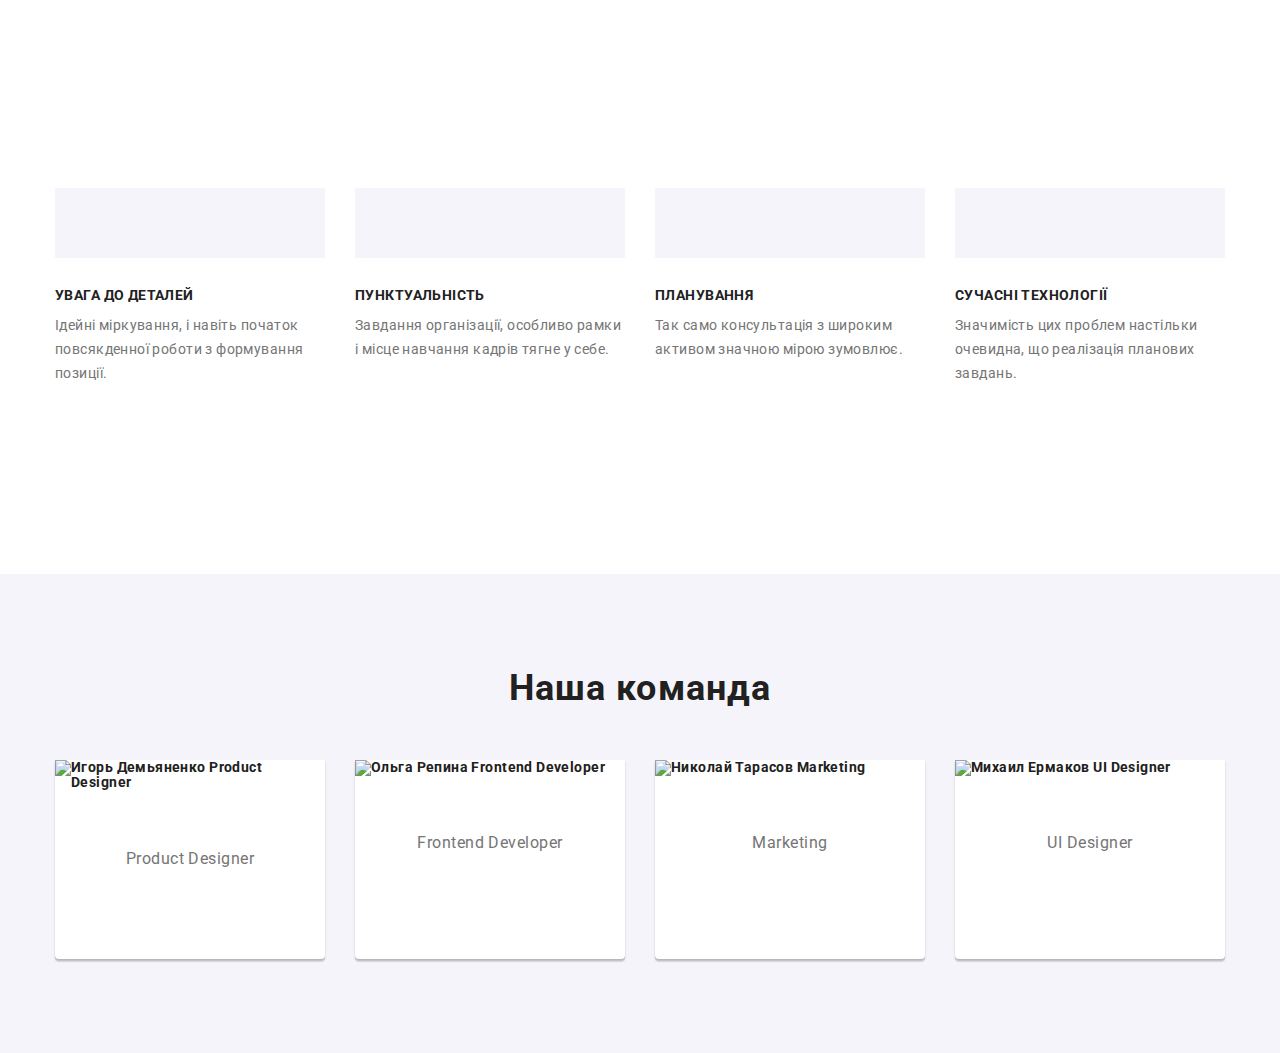
==== index.html @ 7ba775dd "added media for feature section" ====
<!DOCTYPE html>
<html lang="uk">
  <head>
    <meta charset="UTF-8" />
    <meta http-equiv="X-UA-Compatible" content="IE=edge" />
    <meta name="viewport" content="width=device-width, initial-scale=1.0" />
    <link rel="preconnect" href="https://fonts.googleapis.com" />
    <link rel="preconnect" href="https://fonts.gstatic.com" crossorigin />
    <link
      href="https://fonts.googleapis.com/css2?family=Oleo+Script&family=Raleway:wght@700&family=Roboto:wght@400;500;700;900&display=swap"
      rel="stylesheet"
    />
    <link
      rel="stylesheet"
      href="https://cdnjs.cloudflare.com/ajax/libs/modern-normalize/0.6.0/modern-normalize.min.css"
    />
    <!--<link
      rel="stylesheet"
      href="https://cdnjs.cloudflare.com/ajax/libs/animate.css/4.1.1/animate.min.css"
    />
    <link href="https://unpkg.com/aos@2.3.1/dist/aos.css" rel="stylesheet" />-->

    <!--<link rel="stylesheet" href="./css/styles.css" />-->
    <link rel="stylesheet" href="css/main.min.css" />
    <title>WebStudio</title>
  </head>
  <!--Hero-->
  <body>
    <!-- <header class="header">
      <div class="container main-nav">
        <nav class="navigation">
          <a class="logo__header title--color-dark" href="index.html" lang="en"
            ><span class="current">Web</span>Studio</a
          >
          <ul class="navigation__list list">
            <li class="navigation__item-menu">
              <a href="./index.html" class="link navigation__link active"
                ><span class="current-item">Студія</span></a
              >
            </li>
            <li class="navigation__item-menu">
              <a href="./portfolio.html" class="link navigation__link">Портфоліо</a>
            </li>
            <li class="navigation__item-menu">
              <a href="#" class="link navigation__link">Контакти</a>
            </li>
          </ul>
        </nav>
        <ul class="contact list">
          <li class="contact__list">
            <a class="contact__mail-link link" href="mailto:info@devstudio.com">
              <svg class="contact__icon" width="16" height="12">
                <use href="./images/symbol-defs icons.svg#icon-envelope"></use>
              </svg>
              info@devstudio.com</a
            >
          </li>
          <li class="contact__list">
            <a class="contact__tel-link link" href="tel:+380961111111">
              <svg class="contact__icon" width="10" height="16">
                <use href="./images/symbol-defs icons.svg#icon-smartphone"></use>
              </svg>
              +38 096 111 11 11</a
            >
          </li>
        </ul>
      </div>
    </header> -->
    <main>
      <!-- <section class="section__title-main">
        <div class="container__title-main">
          <h1 class="main__title title--color-light">Ефективні рішення для вашого бізнесу</h1>
          <button type="button" class="button" data-modal-open>Замовити послугу</button>
        </div>
      </section> -->
      <section class="section">
        <div class="container">
          <h2 class="vissually-hidden">Особливості</h2>
          <ul class="feature list">
            <li class="feature__list-antenna">
              <div class="feature__item">
                <svg class="feature__icon" width="70" height="70">
                  <use href="./images/symbol-defs icons.svg#icon-antenna"></use>
                </svg>
              </div>
              <h3 class="title title--color-dark">Увага до деталей</h3>
              <p class="text">
                Ідейні міркування, і навіть початок повсякденної роботи з формування позиції.
              </p>
            </li>
            <li class="feature__list-clock">
              <div class="feature__item">
                <svg class="feature__icon" width="70" height="70">
                  <use href="./images/symbol-defs icons.svg#icon-clock"></use>
                </svg>
              </div>
              <h3 class="title title--color-dark">Пунктуальність</h3>
              <p class="text">
                Завдання організації, особливо рамки і місце навчання кадрів тягне у себе.
              </p>
            </li>
            <li class="feature__list-diagram">
              <div class="feature__item">
                <svg class="feature__icon" width="70" height="70">
                  <use href="./images/symbol-defs icons.svg#icon-diagram"></use>
                </svg>
              </div>
              <h3 class="title title--color-dark">ПЛАНУВАННЯ</h3>
              <p class="text">Так само консультація з широким активом значною мірою зумовлює.</p>
            </li>
            <li class="feature__list-astronaut">
              <div class="feature__item">
                <svg class="feature__icon" width="70" height="70">
                  <use href="./images/symbol-defs icons.svg#icon-astronaut"></use>
                </svg>
              </div>
              <h3 class="title title--color-dark">СУЧАСНІ ТЕХНОЛОГІЇ</h3>
              <p class="text">
                Значимість цих проблем настільки очевидна, що реалізація планових завдань.
              </p>
            </li>
          </ul>
        </div>
      </section>
      <!-- <section class="work">
        <div class="container">
          <h2 class="about-work title--color-dark">Чим ми займаємося</h2>
          <ul class="work__list list">
            <li class="work__item item">
              <div class="work__title-label">
                <img src="./images/box1.jpg" alt="box1" width="370" />
                <p class="work__text title--color-light">Десктопні додатки</p>
              </div>
            </li>
            <li class="work__item item">
              <div class="work__title-label">
                <img src="./images/box2.jpg" alt="box2" width="370" />
                <p class="work__text title--color-light">Мобільні додатки</p>
              </div>
            </li>
            <li class="work__item item">
              <div class="work__title-label">
                <img src="./images/box3.jpg" alt="box2" width="370" />
                <p class="work__text title--color-light">Дизайнерські рішення</p>
              </div>
            </li>
          </ul>
        </div>
      </section> -->
      <!-- Our team-->
      <section class="team">
        <div class="container">
          <h2 class="team__title title--color-dark">Наша команда</h2>
          <ul class="team__list list">
            <li class="team__item">
              <img src="./images/Игорь1.jpg" alt="Игорь Демьяненко Product Designer" width="270" />
              <div class="team__name-img">
                <h3 class="name">Ігор Дем'яненко</h3>
                <p class="team__position">Product Designer</p>
                <ul class="team__socials list">
                  <li class="team__social-network">
                    <a href="" class="team__social-link link">
                      <svg class="team__social-icon" width="20" height="20">
                        <use href="./images/symbol-defs icons.svg#icon-instagrams"></use>
                      </svg>
                    </a>
                  </li>
                  <li class="team__social-network">
                    <a href="" class="team__social-link link">
                      <svg class="team__social-icon" width="20" height="20">
                        <use href="./images/symbol-defs icons.svg#icon-twitter"></use>
                      </svg>
                    </a>
                  </li>
                  <li class="team__social-network">
                    <a href="" class="team__social-link link">
                      <svg class="team__social-icon" width="20" height="20">
                        <use href="./images/symbol-defs icons.svg#icon-facebook"></use>
                      </svg>
                    </a>
                  </li>
                  <li class="team__social-network">
                    <a href="" class="team__social-link link">
                      <svg class="team__social-icon" width="20" height="20">
                        <use href="./images/symbol-defs icons.svg#icon-inline"></use>
                      </svg>
                    </a>
                  </li>
                </ul>
              </div>
            </li>
            <li class="team__item">
              <img src="./images/Ольга1.jpg" alt="Ольга Репина Frontend Developer" width="270" />
              <div class="team__name-img">
                <h3 class="name">Ольга Рєпіна</h3>
                <p class="team__position">Frontend Developer</p>
                <ul class="team__socials list">
                  <li class="team__social-network">
                    <a href="" class="team__social-link link">
                      <svg class="team__social-icon" width="20" height="20">
                        <use href="./images/symbol-defs icons.svg#icon-instagrams"></use>
                      </svg>
                    </a>
                  </li>
                  <li class="team__social-network">
                    <a href="" class="team__social-link link">
                      <svg class="team__social-icon" width="20" height="20">
                        <use href="./images/symbol-defs icons.svg#icon-twitter"></use>
                      </svg>
                    </a>
                  </li>
                  <li class="team__social-network">
                    <a href="" class="team__social-link link">
                      <svg class="team__social-icon" width="20" height="20">
                        <use href="./images/symbol-defs icons.svg#icon-facebook"></use>
                      </svg>
                    </a>
                  </li>
                  <li class="team__social-network">
                    <a href="" class="team__social-link link">
                      <svg class="team__social-icon" width="20" height="20">
                        <use href="./images/symbol-defs icons.svg#icon-inline"></use>
                      </svg>
                    </a>
                  </li>
                </ul>
              </div>
            </li>
            <li class="team__item">
              <img src="./images/Николай1.jpg" alt="Николай Тарасов Marketing" width="270" />
              <div class="team__name-img">
                <h3 class="name">Микола Тарасов</h3>
                <p class="team__position">Marketing</p>
                <ul class="team__socials list">
                  <li class="team__social-network">
                    <a href="" class="team__social-link link">
                      <svg class="team__social-icon" width="20" height="20">
                        <use href="./images/symbol-defs icons.svg#icon-instagrams"></use>
                      </svg>
                    </a>
                  </li>
                  <li class="team__social-network">
                    <a href="" class="team__social-link link">
                      <svg class="team__social-icon" width="20" height="20">
                        <use href="./images/symbol-defs icons.svg#icon-twitter"></use>
                      </svg>
                    </a>
                  </li>
                  <li class="team__social-network">
                    <a href="" class="team__social-link link">
                      <svg class="team__social-icon" width="20" height="20">
                        <use href="./images/symbol-defs icons.svg#icon-facebook"></use>
                      </svg>
                    </a>
                  </li>
                  <li class="team__social-network">
                    <a href="" class="team__social-link link">
                      <svg class="team__social-icon" width="20" height="20">
                        <use href="./images/symbol-defs icons.svg#icon-inline"></use>
                      </svg>
                    </a>
                  </li>
                </ul>
              </div>
            </li>
            <li class="team__item">
              <img src="./images/Михаил1.jpg" alt="Михаил Ермаков UI Designer" width="270" />
              <div class="team__name-img">
                <h3 class="name">Михайло Єрмаков</h3>
                <p class="team__position">UI Designer</p>
                <ul class="team__socials list">
                  <li class="team__social-network">
                    <a href="" class="team__social-link link">
                      <svg class="team__social-icon" width="20" height="20">
                        <use href="./images/symbol-defs icons.svg#icon-instagrams"></use>
                      </svg>
                    </a>
                  </li>
                  <li class="team__social-network">
                    <a href="" class="team__social-link link">
                      <svg class="team__social-icon" width="20" height="20">
                        <use href="./images/symbol-defs icons.svg#icon-twitter"></use>
                      </svg>
                    </a>
                  </li>
                  <li class="team__social-network">
                    <a href="" class="team__social-link link">
                      <svg class="team__social-icon" width="20" height="20">
                        <use href="./images/symbol-defs icons.svg#icon-facebook"></use>
                      </svg>
                    </a>
                  </li>
                  <li class="team__social-network">
                    <a href="" class="team__social-link link">
                      <svg class="team__social-icon" width="20" height="20">
                        <use href="./images/symbol-defs icons.svg#icon-inline"></use>
                      </svg>
                    </a>
                  </li>
                </ul>
              </div>
            </li>
          </ul>
        </div>
      </section>
      <!-- <section class="section">
        <div class="container">
          <h2 class="customers-title">Постійні клієнти</h2>
          <ul class="customers-list list">
            <li class="customers-item">
              <a href="#" class="clients-link link">
                <svg class="clients-icon" width="106" height="60">
                  <use href="./images/symbol-defs icons.svg#icon-Logo"></use>
                </svg>
              </a>
            </li>
            <li class="customers-item">
              <a href="#" class="clients-link link">
                <svg class="clients-icon" width="106" height="60">
                  <use href="./images/symbol-defs icons.svg#icon-Logocompany"></use>
                </svg>
              </a>
            </li>
            <li class="customers-item">
              <a href="#" class="clients-link link">
                <svg class="clients-icon" width="106" height="60">
                  <use href="./images/symbol-defs icons.svg#icon-Logo-camp"></use>
                </svg>
              </a>
            </li>
            <li class="customers-item">
              <a href="#" class="clients-link link">
                <svg class="clients-icon" width="106" height="60">
                  <use href="./images/symbol-defs icons.svg#icon-Foster"></use>
                </svg>
              </a>
            </li>
            <li class="customers-item">
              <a href="#" class="clients-link link">
                <svg class="clients-icon" width="106" height="60">
                  <use href="./images/symbol-defs icons.svg#icon-Brand"></use>
                </svg>
              </a>
            </li>
            <li class="customers-item">
              <a href="#" class="clients-link link">
                <svg class="clients-icon" width="106" height="60">
                  <use href="./images/symbol-defs icons.svg#icon-Tag-line"></use>
                </svg>
              </a>
            </li>
          </ul>
        </div>
      </section> -->
    </main>
    <!--Contacts-->
    <!-- <footer class="footer">
      <div class="container container-footer">
        <div class="container-contacts">
          <a class="site-logo-footer" href="index.html"
            ><span class="current">Web</span><span class="secondary-current">Studio</span></a
          >
          <address class="adress">
            <ul class="adress-list list">
              <li class="adress-item">
                <a
                  class="street"
                  href="https://www.google.com/maps/d/embed?mid=10uSM3H-mIU3GznYo2szRIEphczw&hl=en_US&ehbc=2E312F"
                  target="_blank"
                  rel="noopener noreferrer"
                  >м. Київ, пр-т Лесі Українки, 26</a
                >
              </li>
              <li class="adress-item">
                <a class="contacts" href="mailto:info@example.com">info@example.com</a>
              </li>
              <li class="adress-item">
                <a class="contacts" href="tel:+380991111111">+38 099 111 11 11</a>
              </li>
            </ul>
          </address>
        </div>
        <div class="container-social">
          <p class="social-text">Приєднуйтесь</p>
          <ul class="social-list list">
            <li class="soc-item link">
              <a href="@" class="soc-link">
                <svg class="soc-icon" width="20" height="20">
                  <use href="./images/symbol-defs icons.svg#icon-instagram"></use>
                </svg>
              </a>
            </li>
            <li class="soc-item link">
              <a href="@" class="soc-link">
                <svg class="soc-icon" width="20" height="20">
                  <use href="./images/symbol-defs icons.svg#icon-Twit"></use>
                </svg>
              </a>
            </li>
            <li class="soc-item link">
              <a href="@" class="soc-link">
                <svg class="soc-icon" width="20" height="20">
                  <use href="./images/symbol-defs icons.svg#icon-faceb"></use>
                </svg>
              </a>
            </li>
            <li class="soc-item link">
              <a href="@" class="soc-link">
                <svg class="soc-icon" width="20" height="20">
                  <use href="./images/symbol-defs icons.svg#icon-Linked"></use>
                </svg>
              </a>
            </li>
          </ul>
        </div>
        <div class="container-online">
          <p class="online-title">Підпишіться на розсилку</p>
          <form class="online-form">
            <input
              type="text"
              class="online-input"
              name="online-name"
              id="online-name"
              placeholder="E-mail"
            />
            <button type="submit" class="online-button">
              Підписатися
              <svg class="online-icon" width="24" height="24">
                <use href="./images/symbol-defs icons.svg#icon-icon-send"></use>
              </svg>
            </button>
          </form>
        </div>
      </div>
    </footer> -->
    <div class="backdrop is-hidden" data-modal>
      <div class="modal">
        <button type="button" class="modal-close" data-modal-close>
          <svg class="close-icon" width="18" height="18">
            <use href="./images/symbol-defs icons.svg#icon-close-black"></use>
          </svg>
        </button>
        <p class="modal-title">Залиште свої дані, ми вам передзвонимо</p>
        <form class="modal-form">
          <div class="form-field">
            <label for="name" class="form-label">Ім'я</label>
            <div class="modal-input">
              <input type="text" name="name" id="name" class="form-input" required />
              <svg class="modal-icon" width="18" height="18">
                <use href="./images/symbol-defs icons.svg#icon-person-black"></use>
              </svg>
            </div>
          </div>
          <div class="form-field">
            <label for="tel" class="form-label">Телефон</label>
            <div class="modal-input">
              <input
                type="tel"
                name="tel"
                id="tel"
                required
                title="+380 (96) 111-11-11"
                class="form-input"
              />
              <svg class="modal-icon" width="18" height="18">
                <use href="./images/symbol-defs icons.svg#icon-phone-black"></use>
              </svg>
            </div>
          </div>
          <div class="form-field">
            <label for="mail" class="form-label">Пошта</label>
            <div class="modal-input">
              <input type="email" name="mail" id="mail" required class="form-input" />
              <svg class="modal-icon" width="18" height="18">
                <use href="./images/symbol-defs icons.svg#icon-email-black"></use>
              </svg>
            </div>
          </div>
          <div class="form-field">
            <label for="feedback" class="form-label">
              Коментар
              <textarea
                name="feedback"
                id="feedback"
                placeholder="Введіть текст"
                class="form-text"
              ></textarea>
            </label>
          </div>
          <div class="form-check">
            <label class="check-text">
              <input
                type="checkbox"
                name="policy"
                id="policy"
                class="modal-check vissually-hidden"
                value="true"
              />
              <span class="icon-checkbox">
                <svg class="icon-check" width="16" height="16">
                  <use href="./images/symbol-defs icons.svg#icon-icon-check-1"></use></svg
              ></span>
              Погоджуюся з розсилкою та приймаю &nbsp;<a class="check-link" href="@"
                >Умови договору</a
              >
            </label>
          </div>
          <button class="button button-check" type="submit">Відправити</button>
        </form>
      </div>
    </div>
    <script src="./js/modal.js"></script>
    <script src="https://unpkg.com/aos@2.3.1/dist/aos.js"></script>
    <!--<script>
      AOS.init();
    </script>-->
  </body>
</html>
---- css/main.min.css ----
body{font-family:"Roboto",sans-serif;letter-spacing:.03em;font-size:14px;font-weight:700;line-height:1.14;color:#212121}img{display:block;max-width:100%;height:auto}input{color:#fff}.vissually-hidden{position:absolute;width:1px;height:1px;margin:-1px;border:0;padding:0;white-space:nowrap;-webkit-clip-path:inset(100%);clip-path:inset(100%);clip:rect(0 0 0 0);overflow:hidden}.button{display:block;margin-left:auto;margin-right:auto;padding:10px 32px;border-radius:4px;min-width:200px;text-align:center;border:none;background-color:#2196f3;color:#fff;cursor:pointer;font-family:inherit;-webkit-transition:background-color 250ms cubic-bezier(0.4, 0, 0.2, 1);transition:background-color 250ms cubic-bezier(0.4, 0, 0.2, 1)}.button:hover,.button:focus{background-color:#188ce8}.container{margin-left:auto;margin-right:auto;padding-left:15px;padding-right:15px;width:100%}@media screen and (min-width: 480px){.container{max-width:480px}}@media screen and (min-width: 768px){.container{max-width:768px}}@media screen and (min-width: 1200px){.container{max-width:1200px}}.current{color:#2196f3;font-family:"Roboto",sans-serif;font-weight:700;font-size:26px;line-height:1.19;letter-spacing:.03em}.img{display:block;max-width:100%;height:auto;background:#fff;border:1px solid #eee}.link{color:#212121;text-decoration:none}.list{display:-webkit-box;display:-ms-flexbox;display:flex;padding:0;margin:0;list-style:none}.section{padding-top:94px;padding-bottom:94px}.adress{margin-top:20px;font-style:normal}.adress-list{display:block;-webkit-box-orient:vertical;-webkit-box-direction:normal;-ms-flex-direction:column;flex-direction:column}.adress-item{margin-bottom:9px}.adress-item:last-child{margin-bottom:0px}.street{color:#fff;font-weight:400;font-size:14px;line-height:1.71;letter-spacing:.03em;text-decoration:none}.contacts{color:rgba(255,255,255,.6);font-weight:400;font-size:14px;line-height:1.71;letter-spacing:.03em;text-decoration:none}.contact{margin-left:auto}.contact__list{display:-webkit-box;display:-ms-flexbox;display:flex;margin-right:50px;color:#757575;-webkit-box-align:center;-ms-flex-align:center;align-items:center;font-weight:500;font-size:14px;line-height:1.14;letter-spacing:.02em;-webkit-transition:color 250ms cubic-bezier(0.4, 0, 0.2, 1);transition:color 250ms cubic-bezier(0.4, 0, 0.2, 1)}.contact .contact__list:last-child{margin-right:0px}.contact__mail-link,.contact__tel-link{display:-webkit-box;display:-ms-flexbox;display:flex;-webkit-box-align:center;-ms-flex-align:center;align-items:center;padding:22px 6px;color:#757575;font-weight:500;font-size:14px;line-height:1.14;letter-spacing:.02em;-webkit-transition:color 250ms cubic-bezier(0.4, 0, 0.2, 1);transition:color 250ms cubic-bezier(0.4, 0, 0.2, 1)}.contact__mail-link:hover,.contact__mail-link:focus,.contact__tel-link:hover,.contact__tel-link:focus{color:#2196f3}.contact__icon{fill:currentColor;margin-right:10px;background-position:center;background-size:contain}.contact__icon:hover,.contact__icon:focus{color:#2196f3}.customers-title{margin-top:0px;margin-bottom:50px;font-size:36px;line-height:1.16;text-align:center;letter-spacing:.03em;color:#212121}.customers-list{gap:30px}.clients-link{width:170px;height:92px;display:-webkit-box;display:-ms-flexbox;display:flex;-webkit-box-align:center;-ms-flex-align:center;align-items:center;-webkit-box-pack:center;-ms-flex-pack:center;justify-content:center;border:1px solid #afb1b8;color:#afb1b8;border-radius:4px;-webkit-transition:border-color 250ms cubic-bezier(0.4, 0, 0.2, 1),color 250ms cubic-bezier(0.4, 0, 0.2, 1);transition:border-color 250ms cubic-bezier(0.4, 0, 0.2, 1),color 250ms cubic-bezier(0.4, 0, 0.2, 1)}.clients-link:hover,.clients-link:focus{border-color:#2196f3;color:#2196f3}.clients-icon{fill:currentColor}.feature__list{width:270px}.feature{padding-top:60px;padding-bottom:60px;display:-webkit-box;display:-ms-flexbox;display:flex;-ms-flex-wrap:wrap;flex-wrap:wrap;gap:30px}@media screen and (min-width: 1200px){.feature{padding-top:94px;padding-bottom:94px}}.feature .title{margin-top:30px;font-weight:700;font-size:14px;line-height:1.14;letter-spacing:.03em;text-transform:uppercase}@media screen and (min-width: 480px){.feature .feature__list-astronaut,.feature .feature__list-diagram,.feature .feature__list-clock,.feature .feature__list-antenna{width:calc((100% - 30px)/2)}}@media screen and (min-width: 1200px){.feature .feature__list-astronaut,.feature .feature__list-diagram,.feature .feature__list-clock,.feature .feature__list-antenna{width:calc((100% - 90px)/4)}}.feature .text{margin-top:10px;margin-bottom:0px;color:#757575;font-weight:400;font-size:14px;line-height:1.71;letter-spacing:.03em}.feature__item{display:-webkit-box;display:-ms-flexbox;display:flex;-webkit-box-pack:center;-ms-flex-pack:center;justify-content:center;-webkit-box-align:center;-ms-flex-align:center;align-items:center;width:100%;height:auto;background-color:#f5f4fa}.filter{-webkit-box-pack:center;-ms-flex-pack:center;justify-content:center;margin-bottom:50px}.filter-item{display:block;margin-right:8px;color:#212121;font-weight:500;font-size:16px;line-height:1.62}.filter-item:last-child{margin-right:0px}.button-filter-all{padding:6px 22px;text-align:center;border:none;color:#fff;background-color:#2196f3;cursor:pointer;border-radius:4px;font-family:inherit;-webkit-transition:-webkit-box-shadow 250ms cubic-bezier(0.4, 0, 0.2, 1);transition:-webkit-box-shadow 250ms cubic-bezier(0.4, 0, 0.2, 1);transition:box-shadow 250ms cubic-bezier(0.4, 0, 0.2, 1);transition:box-shadow 250ms cubic-bezier(0.4, 0, 0.2, 1), -webkit-box-shadow 250ms cubic-bezier(0.4, 0, 0.2, 1)}.button-filter-all:hover,.button-filter-all:focus{-webkit-box-shadow:0px 3px 1px rgba(0,0,0,.1),0px 1px 2px rgba(0,0,0,.08),0px 2px 2px rgba(0,0,0,.12);box-shadow:0px 3px 1px rgba(0,0,0,.1),0px 1px 2px rgba(0,0,0,.08),0px 2px 2px rgba(0,0,0,.12)}.button-filter{padding:6px 22px;border:none;cursor:pointer;font-family:inherit;border-radius:4px;color:#212121;background-color:#f5f4fa;-webkit-transition:color 250ms cubic-bezier(0.4, 0, 0.2, 1),background-color 250ms cubic-bezier(0.4, 0, 0.2, 1),-webkit-box-shadow 250ms 250ms cubic-bezier(0.4, 0, 0.2, 1);transition:color 250ms cubic-bezier(0.4, 0, 0.2, 1),background-color 250ms cubic-bezier(0.4, 0, 0.2, 1),-webkit-box-shadow 250ms 250ms cubic-bezier(0.4, 0, 0.2, 1);transition:color 250ms cubic-bezier(0.4, 0, 0.2, 1),background-color 250ms cubic-bezier(0.4, 0, 0.2, 1),box-shadow 250ms 250ms cubic-bezier(0.4, 0, 0.2, 1);transition:color 250ms cubic-bezier(0.4, 0, 0.2, 1),background-color 250ms cubic-bezier(0.4, 0, 0.2, 1),box-shadow 250ms 250ms cubic-bezier(0.4, 0, 0.2, 1),-webkit-box-shadow 250ms 250ms cubic-bezier(0.4, 0, 0.2, 1)}.button-filter:hover,.button-filter:focus{border:none;cursor:pointer;font-family:inherit;border-radius:4px;color:#fff;background-color:#2196f3;-webkit-box-shadow:0px 3px 1px rgba(0,0,0,.1),0px 1px 2px rgba(0,0,0,.08),0px 2px 2px rgba(0,0,0,.12);box-shadow:0px 3px 1px rgba(0,0,0,.1),0px 1px 2px rgba(0,0,0,.08),0px 2px 2px rgba(0,0,0,.12)}.footer{padding-top:60px;padding-bottom:60px;background-color:#2f303a}.site-logo-footer{color:rgba(0,0,0,0);font-family:"Raleway","Roboto",sans-serif;font-weight:700;font-size:26px;line-height:1.19;letter-spacing:.03em;text-align:left;text-decoration:none}.secondary-current{color:#fff;font-family:"Roboto",sans-serif;font-weight:700;font-size:26px;line-height:1.19;letter-spacing:.03em}.container-footer{display:-webkit-box;display:-ms-flexbox;display:flex;-webkit-box-align:baseline;-ms-flex-align:baseline;align-items:baseline}.modal-form{width:448px;height:342px;margin-bottom:10px}.form-label{padding-bottom:2px;font-weight:400;font-size:12px;line-height:1.16px;color:#757575}.form-field:not(:last-child){margin-bottom:0}.modal-input{position:relative;margin-bottom:10px;margin-top:4px}.form-input{width:100%;height:40px;padding:0 0 0 42px;font-weight:400;font-size:16px;line-height:1;color:#757575;border:1px solid rgba(33,33,33,.2);border-radius:4px;outline:rgba(0,0,0,0);-webkit-transition:border 250ms cubic-bezier(0.4, 0, 0.2, 1);transition:border 250ms cubic-bezier(0.4, 0, 0.2, 1)}.form-input:focus{border-color:#2196f3}.modal-icon{position:absolute;left:12px;top:50%;fill:#212121;-webkit-transform:translateY(-50%);transform:translateY(-50%);-webkit-transition:fill 250ms cubic-bezier(0.4, 0, 0.2, 1);transition:fill 250ms cubic-bezier(0.4, 0, 0.2, 1)}.form-input:focus+.modal-icon{fill:#2196f3}.form-text{width:100%;height:120px;margin-top:4px;border-radius:4px;resize:none;padding:12px 16px;font-weight:400;font-size:12px;line-height:1.16;color:rgba(117,117,117,.5);border:1px solid rgba(33,33,33,.2);border-radius:4px;outline:rgba(0,0,0,0);-webkit-transition:border 250ms cubic-bezier(0.4, 0, 0.2, 1);transition:border 250ms cubic-bezier(0.4, 0, 0.2, 1)}.form-text:focus{border-color:#2196f3}.form-text:focus:placeholder{font-weight:400;font-size:12px;line-height:1.16;letter-spacing:.01em;color:rgba(117,117,117,.5)}.check-text{position:relative;display:-webkit-box;display:-ms-flexbox;display:flex;-webkit-box-align:center;-ms-flex-align:center;align-items:center;-webkit-box-pack:center;-ms-flex-pack:center;justify-content:center;margin-top:20px;font-weight:400;font-size:14px;line-height:1.71;color:#757575}.icon-checkbox{display:inline-block;width:16px;height:15px;margin-right:10px;border:2px solid #212121;border-radius:2px;-webkit-transition:background-color 250ms cubic-bezier(0.4, 0, 0.2, 1),border-color 250ms cubic-bezier(0.4, 0, 0.2, 1);transition:background-color 250ms cubic-bezier(0.4, 0, 0.2, 1),border-color 250ms cubic-bezier(0.4, 0, 0.2, 1)}.modal-check:focus+.icon-checkbox{border-color:2px solid var(--current-color)}.modal-check:checked+.icon-checkbox{background-color:#2196f3;border:#2196f3}.icon-check{position:absolute;display:block;width:16px;height:15px;top:50%;opacity:0;margin-right:8px;border-radius:2px;-webkit-transform:translateY(-50%);transform:translateY(-50%);-webkit-transition:background-color 250ms cubic-bezier(0.4, 0, 0.2, 1),border-color 250ms cubic-bezier(0.4, 0, 0.2, 1);transition:background-color 250ms cubic-bezier(0.4, 0, 0.2, 1),border-color 250ms cubic-bezier(0.4, 0, 0.2, 1)}.modal-check:checked+.icon-checkbox .icon-check{opacity:1}.check-link{color:#2196f3}.button-check{display:block;margin-left:auto;margin-right:auto;margin-top:20px;padding:10px 52px;border-radius:4px;min-width:200px;text-align:center;border:none;cursor:pointer;font-size:16px;line-height:1.88;letter-spacing:.06em;color:#fff;background-color:#2196f3;-webkit-box-shadow:0px 4px 4px rgba(0,0,0,.15);box-shadow:0px 4px 4px rgba(0,0,0,.15);-webkit-transition:background-color 250ms cubic-bezier(0.4, 0, 0.2, 1);transition:background-color 250ms cubic-bezier(0.4, 0, 0.2, 1)}.button-check:hover,.button-check:focus{background-color:#188ce8}.header{border-bottom:1px solid #ececec;background-color:#fff}.header .main-nav{display:-webkit-box;display:-ms-flexbox;display:flex;-webkit-box-align:center;-ms-flex-align:center;align-items:center}.backdrop{position:fixed;top:0;width:100%;height:100%;background:rgba(0,0,0,.2);-webkit-transition:opacity 250ms cubic-bezier(0.4, 0, 0.2, 1),visibility 250ms cubic-bezier(0.4, 0, 0.2, 1);transition:opacity 250ms cubic-bezier(0.4, 0, 0.2, 1),visibility 250ms cubic-bezier(0.4, 0, 0.2, 1)}.is-hidden{visibility:hidden;opacity:0;pointer-events:none}.modal{position:absolute;top:50%;left:50%;width:528px;min-height:581px;-webkit-transform:translate(-50%, -50%) scale(1);transform:translate(-50%, -50%) scale(1);-webkit-transition:-webkit-transform 250ms cubic-bezier(0.4, 0, 0.2, 1);transition:-webkit-transform 250ms cubic-bezier(0.4, 0, 0.2, 1);transition:transform 250ms cubic-bezier(0.4, 0, 0.2, 1);transition:transform 250ms cubic-bezier(0.4, 0, 0.2, 1), -webkit-transform 250ms cubic-bezier(0.4, 0, 0.2, 1);background:#fff;-webkit-box-shadow:0px 3px 1px rgba(0,0,0,.1),0px 1px 2px rgba(0,0,0,.08),0px 2px 2px rgba(0,0,0,.12);box-shadow:0px 3px 1px rgba(0,0,0,.1),0px 1px 2px rgba(0,0,0,.08),0px 2px 2px rgba(0,0,0,.12);border-radius:4px;padding:40px}.backdrop.is-hidden .modal{-webkit-transform:translate(-50%, -50%) scale(0);transform:translate(-50%, -50%) scale(0)}.modal-close{position:absolute;right:8px;top:8px;width:30px;height:30px;background:rgba(0,0,0,0);border:1px solid rgba(0,0,0,.1);border-radius:50%;display:-webkit-box;display:-ms-flexbox;display:flex;-webkit-box-align:center;-ms-flex-align:center;align-items:center;justify-items:center;cursor:pointer;-webkit-transition:color 250ms cubic-bezier(0.4, 0, 0.2, 1);transition:color 250ms cubic-bezier(0.4, 0, 0.2, 1);fill:currentColor}.modal-close:hover,.modal-close:focus{color:#2196f3}.modal-title{margin-top:0px;margin-bottom:12px;font-weight:700;font-size:20px;line-height:1.15;text-align:center;color:#212121}.navigation,.navigation__list{display:-webkit-box;display:-ms-flexbox;display:flex}.navigation .link,.navigation__list .link{display:block;padding-top:32px;padding-bottom:32px}.navigation .current-item,.navigation__list .current-item{color:#2196f3;font-size:14px;line-height:1.14}.navigation .navigation__link,.navigation__list .navigation__link{color:#212121;font-weight:500;font-size:14px;line-height:1.14;letter-spacing:.02em;-webkit-transition:color 250ms cubic-bezier(0.4, 0, 0.2, 1);transition:color 250ms cubic-bezier(0.4, 0, 0.2, 1)}.navigation .navigation__link:hover,.navigation .navigation__link:focus,.navigation__list .navigation__link:hover,.navigation__list .navigation__link:focus{color:#2196f3}.navigation__item-menu{margin-right:50px}.navigation__item-menu:last-child{margin-right:0px}.navigation>.logo__header{margin-right:93px;padding-top:24px;padding-bottom:25px;font-family:"Raleway",sans-serif;font-weight:700;font-size:26px;line-height:1.19;letter-spacing:.03em;text-align:left;text-decoration:none}.active{position:relative}.active:after{position:absolute;left:0;bottom:0;content:"";width:100%;height:4px;border-radius:2px;background-color:#2196f3}.container-online{width:570px;height:86px;margin-left:auto}.online-title{font-weight:700;font-size:14px;line-height:16px;letter-spacing:.03em;text-transform:uppercase;color:#fff;margin-top:0;margin-bottom:20px}.online-form{display:-webkit-box;display:-ms-flexbox;display:flex;-webkit-box-pack:end;-ms-flex-pack:end;justify-content:flex-end}.online-input{width:358px;height:50px;padding-left:16px;padding-top:15px;padding-bottom:15px;margin-right:12px;border:1px solid rgba(255,255,255,.3);-webkit-filter:drop-shadow(0px 4px 4px rgba(0, 0, 0, 0.15));filter:drop-shadow(0px 4px 4px rgba(0, 0, 0, 0.15));border-radius:4px;background-color:rgba(0,0,0,0)}.online-input:placeholder{width:100%;font-weight:400;font-size:16px;line-height:1.26;letter-spacing:.03em;color:rgba(255,255,255,.6)}.online-input:focus{border-color:#fff}.online-inputt:focus::-webkit-input-placeholder{color:#fff}.online-inputt:focus::-moz-placeholder{color:#fff}.online-inputt:focus:-ms-input-placeholder{color:#fff}.online-inputt:focus::-ms-input-placeholder{color:#fff}.online-inputt:focus::placeholder{color:#fff}.online-button{padding:10px 28px;border-radius:4px;min-width:200px;border:none;-webkit-box-shadow:0px 4px 4px rgba(0,0,0,.15);box-shadow:0px 4px 4px rgba(0,0,0,.15);background-color:#2196f3;color:#fff;cursor:pointer;font-family:inherit;-webkit-transition:background-color 250ms cubic-bezier(0.4, 0, 0.2, 1);transition:background-color 250ms cubic-bezier(0.4, 0, 0.2, 1);display:-webkit-box;display:-ms-flexbox;display:flex;-webkit-box-align:center;-ms-flex-align:center;align-items:center;-webkit-box-pack:center;-ms-flex-pack:center;justify-content:center;text-align:center}.online-button:hover,.online-button:focus{background-color:#188ce8}.online-icon{margin-left:10px;margin-right:0}.flex-filter{margin-bottom:50px}.project{display:-webkit-box;display:-ms-flexbox;display:flex;-ms-flex-wrap:wrap;flex-wrap:wrap;gap:30px;margin:0px;padding:0px}.project-list{width:370px;display:-webkit-box;display:-ms-flexbox;display:flex;color:#212121;font-size:18px;line-height:2;letter-spacing:.06em}.project-top-list{position:relative;overflow:hidden}.top-text{position:absolute;top:0;left:0;width:100%;height:100%;padding:63px 24px;margin:0;font-weight:400;font-size:18px;line-height:1.56;color:#fff;background-color:rgba(33,150,243,.9);-webkit-transform:translateY(100%);transform:translateY(100%);-webkit-transition:-webkit-transform 250ms linear;transition:-webkit-transform 250ms linear;transition:transform 250ms linear;transition:transform 250ms linear, -webkit-transform 250ms linear}.project-list:hover .top-text{-webkit-transform:translateY(0);transform:translateY(0)}.project-img{text-decoration:none;-webkit-transition:-webkit-box-shadow 250ms cubic-bezier(0.4, 0, 0.2, 1);transition:-webkit-box-shadow 250ms cubic-bezier(0.4, 0, 0.2, 1);transition:box-shadow 250ms cubic-bezier(0.4, 0, 0.2, 1);transition:box-shadow 250ms cubic-bezier(0.4, 0, 0.2, 1), -webkit-box-shadow 250ms cubic-bezier(0.4, 0, 0.2, 1)}.project-img:hover,.project-img:focus{-webkit-box-shadow:0px 3px 1px rgba(0,0,0,.1),0px 1px 2px rgba(0,0,0,.08),0px 2px 2px rgba(0,0,0,.12);box-shadow:0px 3px 1px rgba(0,0,0,.1),0px 1px 2px rgba(0,0,0,.08),0px 2px 2px rgba(0,0,0,.12)}.project-list-title{border-right:1px solid #eee;border-bottom:1px solid #eee;border-left:1px solid #eee;padding:20px 24px}.project-title{margin:0px;margin-bottom:4px;color:#212121;font-weight:700;font-size:18px;line-height:2;letter-spacing:.06em}.project-text{margin:0px;color:#757575;font-weight:400;font-size:16px;line-height:1.88;letter-spacing:.03em}.team__socials{display:-webkit-box;display:-ms-flexbox;display:flex;-webkit-box-pack:center;-ms-flex-pack:center;justify-content:center;gap:10px;margin-top:16px}.team__social-link{width:44px;height:44px;border-radius:50%;display:-webkit-box;display:-ms-flexbox;display:flex;-webkit-box-align:center;-ms-flex-align:center;align-items:center;-webkit-box-pack:center;-ms-flex-pack:center;justify-content:center;color:#afb1b8;-webkit-transition:color 250ms cubic-bezier(0.4, 0, 0.2, 1),background-color 250ms cubic-bezier(0.4, 0, 0.2, 1);transition:color 250ms cubic-bezier(0.4, 0, 0.2, 1),background-color 250ms cubic-bezier(0.4, 0, 0.2, 1)}.team__social-link:hover,.team__social-link:focus{background-color:#2196f3;color:#fff}.team__social-network{width:44px;height:44px}.team__social-icon{fill:currentColor}.container-social{width:206px;margin-left:70px}.social-text{margin-top:0px;margin-bottom:0px;width:206px;font-size:14px;line-height:16px;letter-spacing:.03em;text-transform:uppercase;color:#fff}.social-list{display:-webkit-box;display:-ms-flexbox;display:flex;gap:10px;margin-top:20px}.soc-item{width:44px;height:44px}.soc-link{width:44px;height:44px;border-radius:50%;display:-webkit-box;display:-ms-flexbox;display:flex;-webkit-box-align:center;-ms-flex-align:center;align-items:center;-webkit-box-pack:center;-ms-flex-pack:center;justify-content:center;background:rgba(255,255,255,.1);-webkit-transition:background-color 250ms cubic-bezier(0.4, 0, 0.2, 1);transition:background-color 250ms cubic-bezier(0.4, 0, 0.2, 1)}.soc-link:hover,.soc-link:focus{background-color:#2196f3}.team{padding-top:94px;padding-bottom:94px;background-color:#f5f4fa}.title{margin-top:0px;margin-bottom:0px}.team__title{margin-top:0;margin-bottom:50px;font-size:36px;line-height:1.16;text-align:center;letter-spacing:.03em}.title--color-dark{color:#212121}.team__list{display:-webkit-box;display:-ms-flexbox;display:flex;-webkit-column-gap:30px;-moz-column-gap:30px;column-gap:30px}.team__item{background-color:#fff;width:calc((100% - 60px)/3);-webkit-box-shadow:0px 3px 1px rgba(0,0,0,.1),0px 1px 2px rgba(0,0,0,.08),0px 2px 2px rgba(0,0,0,.12);box-shadow:0px 3px 1px rgba(0,0,0,.1),0px 1px 2px rgba(0,0,0,.08),0px 2px 2px rgba(0,0,0,.12);border-radius:0px 0px 4px 4px}.team__name-img{padding-top:30px;padding-bottom:30px}.name{margin-top:0px;margin-bottom:10px;color:#fff;font-weight:500;font-size:16px;line-height:1.18;text-align:center;letter-spacing:.03em}.team__position{margin:0px;color:#757575;font-weight:400;font-size:16px;line-height:1.18;text-align:center;letter-spacing:.03em}.section__title-main{max-width:1600px;height:600px;margin-left:auto;margin-right:auto;padding-top:200px;padding-bottom:200px;background-image:-webkit-gradient(linear, left top, left bottom, from(rgba(47, 48, 58, 0.4)), to(rgba(47, 48, 58, 0.4))),url(../images/hero.jpg);background-image:linear-gradient(rgba(47, 48, 58, 0.4), rgba(47, 48, 58, 0.4)),url(../images/hero.jpg);background-repeat:no-repeat;background-position:center;background-size:cover}.container__title-main{margin-left:auto;margin-right:auto;margin-bottom:0px;padding-left:15px;padding-right:15px;width:1200px}.main__title{max-width:696px;margin-top:0;margin-bottom:30px;margin-left:auto;margin-right:auto;font-family:"Roboto","Roboto",sans-serif;font-weight:900;font-size:44px;line-height:1.36;letter-spacing:.06em;text-align:center;text-transform:uppercase}.title{margin-top:0px;margin-bottom:0px}.title--color-light{color:#fff}.work{padding-top:0px;padding-bottom:94px}.work__list{display:-webkit-box;display:-ms-flexbox;display:flex;-webkit-column-gap:30px;-moz-column-gap:30px;column-gap:30px;text-decoration:none}.work__item{display:block}.work__title-label{position:relative;bottom:0}.work__text{position:absolute;bottom:0;padding-top:27px;padding-bottom:27px;margin:0;height:70px;width:370px;font-size:14px;line-height:16px;text-align:center;letter-spacing:.03em;text-transform:uppercase;background:rgba(47,48,58,.8)}.about-work{margin-top:0px;margin-bottom:50px;font-weight:700;font-size:36px;line-height:1.16;text-align:center;letter-spacing:.03em}/*# sourceMappingURL=main.min.css.map */
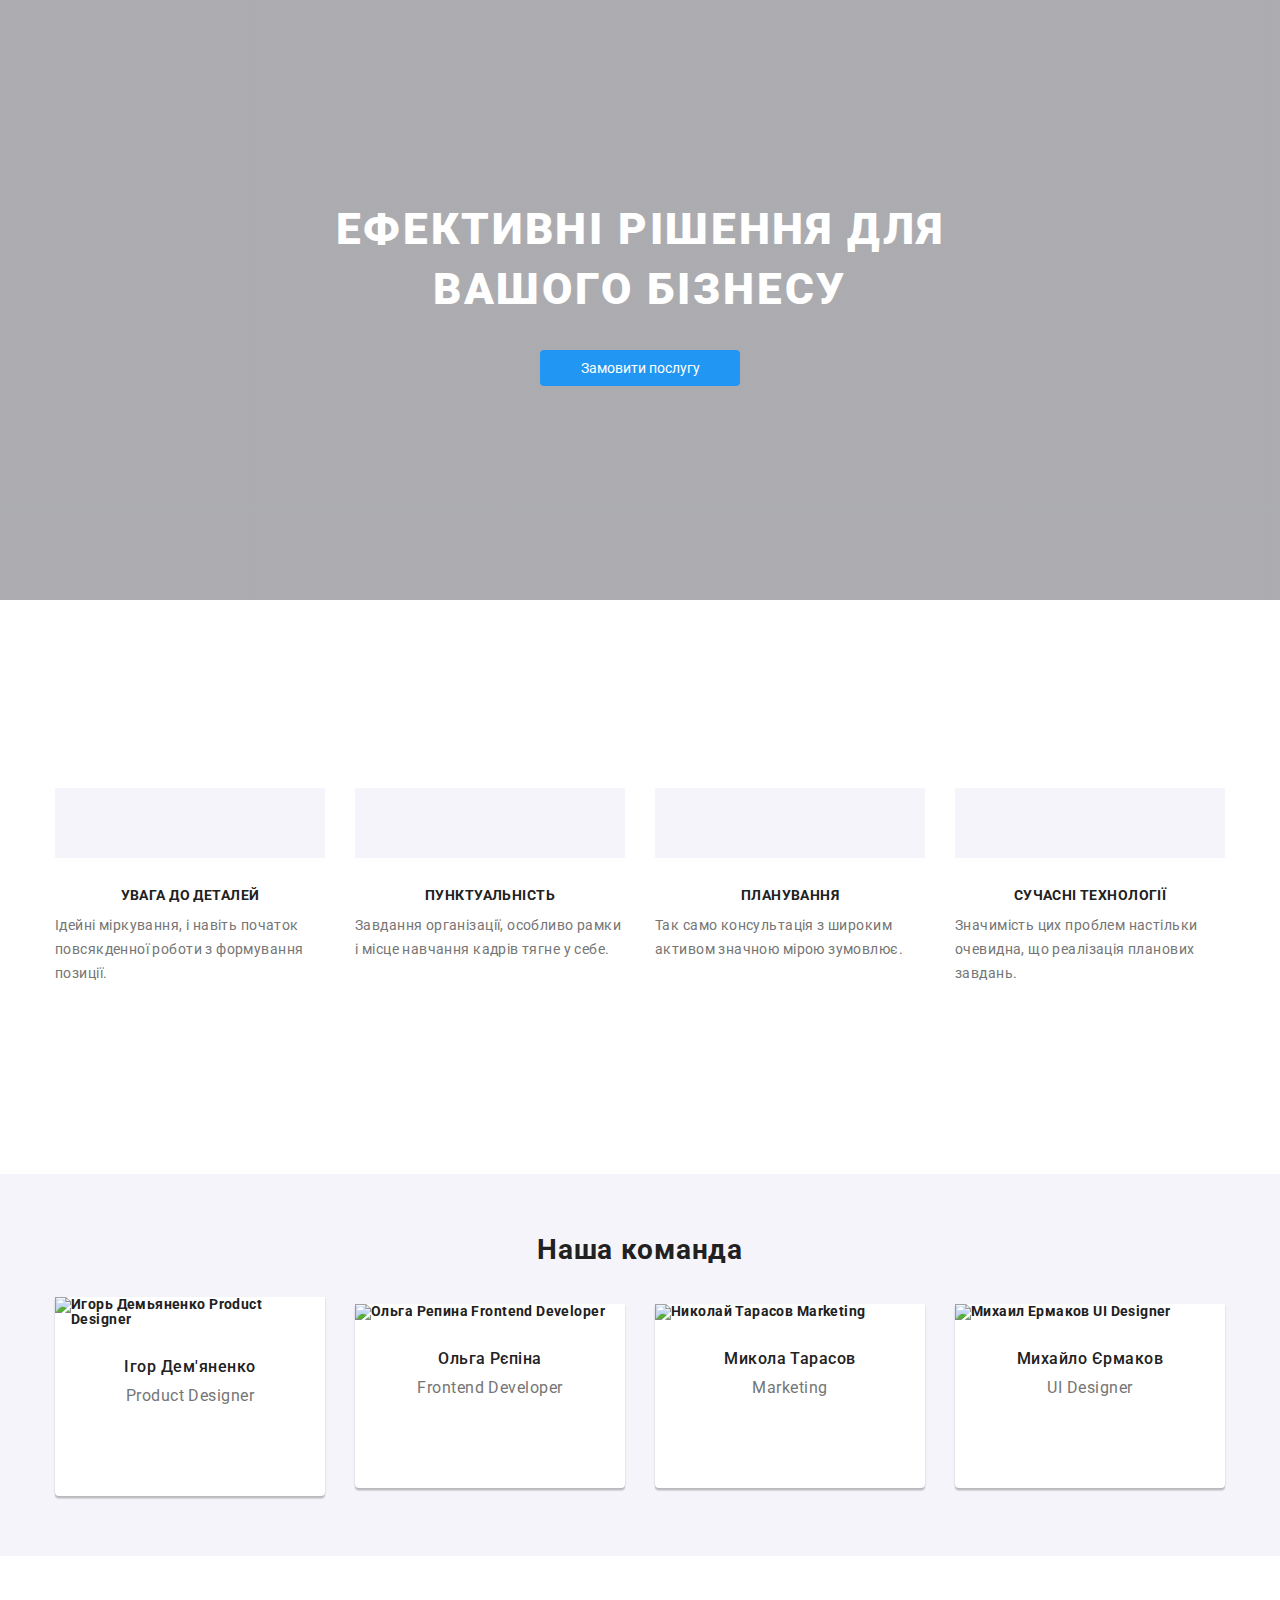
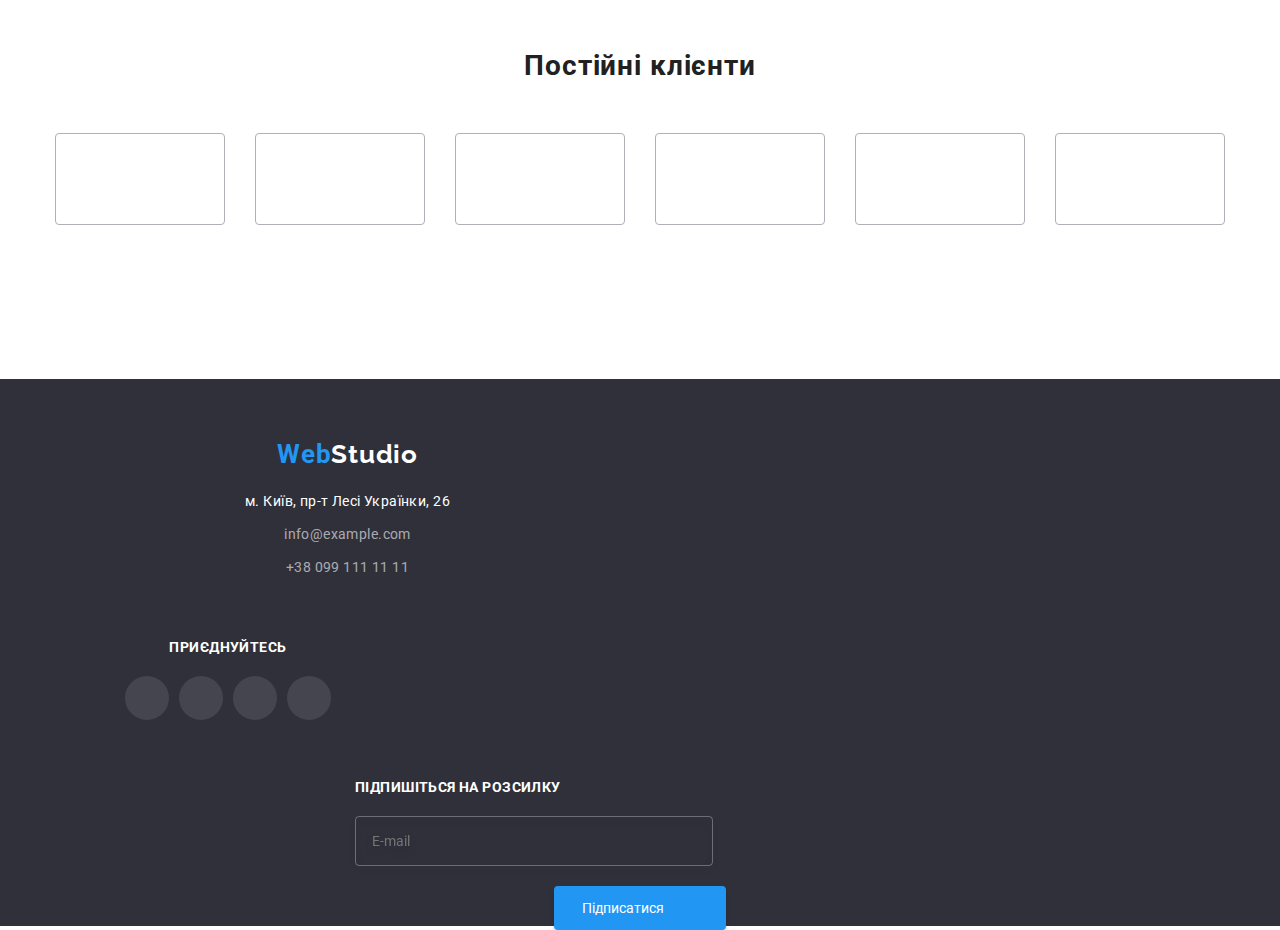
==== commit 823d855b: "added footer" ====
--- a/index.html
+++ b/index.html
@@ -67,12 +67,12 @@
       </div>
     </header> -->
     <main>
-      <!-- <section class="section__title-main">
+      <section class="section__title-main">
         <div class="container__title-main">
           <h1 class="main__title title--color-light">Ефективні рішення для вашого бізнесу</h1>
           <button type="button" class="button" data-modal-open>Замовити послугу</button>
         </div>
-      </section> -->
+      </section>
       <section class="section">
         <div class="container">
           <h2 class="vissually-hidden">Особливості</h2>
@@ -303,7 +303,7 @@
           </ul>
         </div>
       </section>
-      <!-- <section class="section">
+      <section class="section">
         <div class="container">
           <h2 class="customers-title">Постійні клієнти</h2>
           <ul class="customers-list list">
@@ -351,10 +351,10 @@
             </li>
           </ul>
         </div>
-      </section> -->
+      </section>
     </main>
     <!--Contacts-->
-    <!-- <footer class="footer">
+    <footer class="footer">
       <div class="container container-footer">
         <div class="container-contacts">
           <a class="site-logo-footer" href="index.html"
@@ -432,7 +432,7 @@
           </form>
         </div>
       </div>
-    </footer> -->
+    </footer>
     <div class="backdrop is-hidden" data-modal>
       <div class="modal">
         <button type="button" class="modal-close" data-modal-close>
--- a/css/main.min.css
+++ b/css/main.min.css
@@ -1 +1 @@
-body{font-family:"Roboto",sans-serif;letter-spacing:.03em;font-size:14px;font-weight:700;line-height:1.14;color:#212121}img{display:block;max-width:100%;height:auto}input{color:#fff}.vissually-hidden{position:absolute;width:1px;height:1px;margin:-1px;border:0;padding:0;white-space:nowrap;-webkit-clip-path:inset(100%);clip-path:inset(100%);clip:rect(0 0 0 0);overflow:hidden}.button{display:block;margin-left:auto;margin-right:auto;padding:10px 32px;border-radius:4px;min-width:200px;text-align:center;border:none;background-color:#2196f3;color:#fff;cursor:pointer;font-family:inherit;-webkit-transition:background-color 250ms cubic-bezier(0.4, 0, 0.2, 1);transition:background-color 250ms cubic-bezier(0.4, 0, 0.2, 1)}.button:hover,.button:focus{background-color:#188ce8}.container{margin-left:auto;margin-right:auto;padding-left:15px;padding-right:15px;width:100%}@media screen and (min-width: 480px){.container{max-width:480px}}@media screen and (min-width: 768px){.container{max-width:768px}}@media screen and (min-width: 1200px){.container{max-width:1200px}}.current{color:#2196f3;font-family:"Roboto",sans-serif;font-weight:700;font-size:26px;line-height:1.19;letter-spacing:.03em}.img{display:block;max-width:100%;height:auto;background:#fff;border:1px solid #eee}.link{color:#212121;text-decoration:none}.list{display:-webkit-box;display:-ms-flexbox;display:flex;padding:0;margin:0;list-style:none}.section{padding-top:94px;padding-bottom:94px}.adress{margin-top:20px;font-style:normal}.adress-list{display:block;-webkit-box-orient:vertical;-webkit-box-direction:normal;-ms-flex-direction:column;flex-direction:column}.adress-item{margin-bottom:9px}.adress-item:last-child{margin-bottom:0px}.street{color:#fff;font-weight:400;font-size:14px;line-height:1.71;letter-spacing:.03em;text-decoration:none}.contacts{color:rgba(255,255,255,.6);font-weight:400;font-size:14px;line-height:1.71;letter-spacing:.03em;text-decoration:none}.contact{margin-left:auto}.contact__list{display:-webkit-box;display:-ms-flexbox;display:flex;margin-right:50px;color:#757575;-webkit-box-align:center;-ms-flex-align:center;align-items:center;font-weight:500;font-size:14px;line-height:1.14;letter-spacing:.02em;-webkit-transition:color 250ms cubic-bezier(0.4, 0, 0.2, 1);transition:color 250ms cubic-bezier(0.4, 0, 0.2, 1)}.contact .contact__list:last-child{margin-right:0px}.contact__mail-link,.contact__tel-link{display:-webkit-box;display:-ms-flexbox;display:flex;-webkit-box-align:center;-ms-flex-align:center;align-items:center;padding:22px 6px;color:#757575;font-weight:500;font-size:14px;line-height:1.14;letter-spacing:.02em;-webkit-transition:color 250ms cubic-bezier(0.4, 0, 0.2, 1);transition:color 250ms cubic-bezier(0.4, 0, 0.2, 1)}.contact__mail-link:hover,.contact__mail-link:focus,.contact__tel-link:hover,.contact__tel-link:focus{color:#2196f3}.contact__icon{fill:currentColor;margin-right:10px;background-position:center;background-size:contain}.contact__icon:hover,.contact__icon:focus{color:#2196f3}.customers-title{margin-top:0px;margin-bottom:50px;font-size:36px;line-height:1.16;text-align:center;letter-spacing:.03em;color:#212121}.customers-list{gap:30px}.clients-link{width:170px;height:92px;display:-webkit-box;display:-ms-flexbox;display:flex;-webkit-box-align:center;-ms-flex-align:center;align-items:center;-webkit-box-pack:center;-ms-flex-pack:center;justify-content:center;border:1px solid #afb1b8;color:#afb1b8;border-radius:4px;-webkit-transition:border-color 250ms cubic-bezier(0.4, 0, 0.2, 1),color 250ms cubic-bezier(0.4, 0, 0.2, 1);transition:border-color 250ms cubic-bezier(0.4, 0, 0.2, 1),color 250ms cubic-bezier(0.4, 0, 0.2, 1)}.clients-link:hover,.clients-link:focus{border-color:#2196f3;color:#2196f3}.clients-icon{fill:currentColor}.feature__list{width:270px}.feature{padding-top:60px;padding-bottom:60px;display:-webkit-box;display:-ms-flexbox;display:flex;-ms-flex-wrap:wrap;flex-wrap:wrap;gap:30px}@media screen and (min-width: 1200px){.feature{padding-top:94px;padding-bottom:94px}}.feature .title{margin-top:30px;font-weight:700;font-size:14px;line-height:1.14;letter-spacing:.03em;text-transform:uppercase}@media screen and (min-width: 480px){.feature .feature__list-astronaut,.feature .feature__list-diagram,.feature .feature__list-clock,.feature .feature__list-antenna{width:calc((100% - 30px)/2)}}@media screen and (min-width: 1200px){.feature .feature__list-astronaut,.feature .feature__list-diagram,.feature .feature__list-clock,.feature .feature__list-antenna{width:calc((100% - 90px)/4)}}.feature .text{margin-top:10px;margin-bottom:0px;color:#757575;font-weight:400;font-size:14px;line-height:1.71;letter-spacing:.03em}.feature__item{display:-webkit-box;display:-ms-flexbox;display:flex;-webkit-box-pack:center;-ms-flex-pack:center;justify-content:center;-webkit-box-align:center;-ms-flex-align:center;align-items:center;width:100%;height:auto;background-color:#f5f4fa}.filter{-webkit-box-pack:center;-ms-flex-pack:center;justify-content:center;margin-bottom:50px}.filter-item{display:block;margin-right:8px;color:#212121;font-weight:500;font-size:16px;line-height:1.62}.filter-item:last-child{margin-right:0px}.button-filter-all{padding:6px 22px;text-align:center;border:none;color:#fff;background-color:#2196f3;cursor:pointer;border-radius:4px;font-family:inherit;-webkit-transition:-webkit-box-shadow 250ms cubic-bezier(0.4, 0, 0.2, 1);transition:-webkit-box-shadow 250ms cubic-bezier(0.4, 0, 0.2, 1);transition:box-shadow 250ms cubic-bezier(0.4, 0, 0.2, 1);transition:box-shadow 250ms cubic-bezier(0.4, 0, 0.2, 1), -webkit-box-shadow 250ms cubic-bezier(0.4, 0, 0.2, 1)}.button-filter-all:hover,.button-filter-all:focus{-webkit-box-shadow:0px 3px 1px rgba(0,0,0,.1),0px 1px 2px rgba(0,0,0,.08),0px 2px 2px rgba(0,0,0,.12);box-shadow:0px 3px 1px rgba(0,0,0,.1),0px 1px 2px rgba(0,0,0,.08),0px 2px 2px rgba(0,0,0,.12)}.button-filter{padding:6px 22px;border:none;cursor:pointer;font-family:inherit;border-radius:4px;color:#212121;background-color:#f5f4fa;-webkit-transition:color 250ms cubic-bezier(0.4, 0, 0.2, 1),background-color 250ms cubic-bezier(0.4, 0, 0.2, 1),-webkit-box-shadow 250ms 250ms cubic-bezier(0.4, 0, 0.2, 1);transition:color 250ms cubic-bezier(0.4, 0, 0.2, 1),background-color 250ms cubic-bezier(0.4, 0, 0.2, 1),-webkit-box-shadow 250ms 250ms cubic-bezier(0.4, 0, 0.2, 1);transition:color 250ms cubic-bezier(0.4, 0, 0.2, 1),background-color 250ms cubic-bezier(0.4, 0, 0.2, 1),box-shadow 250ms 250ms cubic-bezier(0.4, 0, 0.2, 1);transition:color 250ms cubic-bezier(0.4, 0, 0.2, 1),background-color 250ms cubic-bezier(0.4, 0, 0.2, 1),box-shadow 250ms 250ms cubic-bezier(0.4, 0, 0.2, 1),-webkit-box-shadow 250ms 250ms cubic-bezier(0.4, 0, 0.2, 1)}.button-filter:hover,.button-filter:focus{border:none;cursor:pointer;font-family:inherit;border-radius:4px;color:#fff;background-color:#2196f3;-webkit-box-shadow:0px 3px 1px rgba(0,0,0,.1),0px 1px 2px rgba(0,0,0,.08),0px 2px 2px rgba(0,0,0,.12);box-shadow:0px 3px 1px rgba(0,0,0,.1),0px 1px 2px rgba(0,0,0,.08),0px 2px 2px rgba(0,0,0,.12)}.footer{padding-top:60px;padding-bottom:60px;background-color:#2f303a}.site-logo-footer{color:rgba(0,0,0,0);font-family:"Raleway","Roboto",sans-serif;font-weight:700;font-size:26px;line-height:1.19;letter-spacing:.03em;text-align:left;text-decoration:none}.secondary-current{color:#fff;font-family:"Roboto",sans-serif;font-weight:700;font-size:26px;line-height:1.19;letter-spacing:.03em}.container-footer{display:-webkit-box;display:-ms-flexbox;display:flex;-webkit-box-align:baseline;-ms-flex-align:baseline;align-items:baseline}.modal-form{width:448px;height:342px;margin-bottom:10px}.form-label{padding-bottom:2px;font-weight:400;font-size:12px;line-height:1.16px;color:#757575}.form-field:not(:last-child){margin-bottom:0}.modal-input{position:relative;margin-bottom:10px;margin-top:4px}.form-input{width:100%;height:40px;padding:0 0 0 42px;font-weight:400;font-size:16px;line-height:1;color:#757575;border:1px solid rgba(33,33,33,.2);border-radius:4px;outline:rgba(0,0,0,0);-webkit-transition:border 250ms cubic-bezier(0.4, 0, 0.2, 1);transition:border 250ms cubic-bezier(0.4, 0, 0.2, 1)}.form-input:focus{border-color:#2196f3}.modal-icon{position:absolute;left:12px;top:50%;fill:#212121;-webkit-transform:translateY(-50%);transform:translateY(-50%);-webkit-transition:fill 250ms cubic-bezier(0.4, 0, 0.2, 1);transition:fill 250ms cubic-bezier(0.4, 0, 0.2, 1)}.form-input:focus+.modal-icon{fill:#2196f3}.form-text{width:100%;height:120px;margin-top:4px;border-radius:4px;resize:none;padding:12px 16px;font-weight:400;font-size:12px;line-height:1.16;color:rgba(117,117,117,.5);border:1px solid rgba(33,33,33,.2);border-radius:4px;outline:rgba(0,0,0,0);-webkit-transition:border 250ms cubic-bezier(0.4, 0, 0.2, 1);transition:border 250ms cubic-bezier(0.4, 0, 0.2, 1)}.form-text:focus{border-color:#2196f3}.form-text:focus:placeholder{font-weight:400;font-size:12px;line-height:1.16;letter-spacing:.01em;color:rgba(117,117,117,.5)}.check-text{position:relative;display:-webkit-box;display:-ms-flexbox;display:flex;-webkit-box-align:center;-ms-flex-align:center;align-items:center;-webkit-box-pack:center;-ms-flex-pack:center;justify-content:center;margin-top:20px;font-weight:400;font-size:14px;line-height:1.71;color:#757575}.icon-checkbox{display:inline-block;width:16px;height:15px;margin-right:10px;border:2px solid #212121;border-radius:2px;-webkit-transition:background-color 250ms cubic-bezier(0.4, 0, 0.2, 1),border-color 250ms cubic-bezier(0.4, 0, 0.2, 1);transition:background-color 250ms cubic-bezier(0.4, 0, 0.2, 1),border-color 250ms cubic-bezier(0.4, 0, 0.2, 1)}.modal-check:focus+.icon-checkbox{border-color:2px solid var(--current-color)}.modal-check:checked+.icon-checkbox{background-color:#2196f3;border:#2196f3}.icon-check{position:absolute;display:block;width:16px;height:15px;top:50%;opacity:0;margin-right:8px;border-radius:2px;-webkit-transform:translateY(-50%);transform:translateY(-50%);-webkit-transition:background-color 250ms cubic-bezier(0.4, 0, 0.2, 1),border-color 250ms cubic-bezier(0.4, 0, 0.2, 1);transition:background-color 250ms cubic-bezier(0.4, 0, 0.2, 1),border-color 250ms cubic-bezier(0.4, 0, 0.2, 1)}.modal-check:checked+.icon-checkbox .icon-check{opacity:1}.check-link{color:#2196f3}.button-check{display:block;margin-left:auto;margin-right:auto;margin-top:20px;padding:10px 52px;border-radius:4px;min-width:200px;text-align:center;border:none;cursor:pointer;font-size:16px;line-height:1.88;letter-spacing:.06em;color:#fff;background-color:#2196f3;-webkit-box-shadow:0px 4px 4px rgba(0,0,0,.15);box-shadow:0px 4px 4px rgba(0,0,0,.15);-webkit-transition:background-color 250ms cubic-bezier(0.4, 0, 0.2, 1);transition:background-color 250ms cubic-bezier(0.4, 0, 0.2, 1)}.button-check:hover,.button-check:focus{background-color:#188ce8}.header{border-bottom:1px solid #ececec;background-color:#fff}.header .main-nav{display:-webkit-box;display:-ms-flexbox;display:flex;-webkit-box-align:center;-ms-flex-align:center;align-items:center}.backdrop{position:fixed;top:0;width:100%;height:100%;background:rgba(0,0,0,.2);-webkit-transition:opacity 250ms cubic-bezier(0.4, 0, 0.2, 1),visibility 250ms cubic-bezier(0.4, 0, 0.2, 1);transition:opacity 250ms cubic-bezier(0.4, 0, 0.2, 1),visibility 250ms cubic-bezier(0.4, 0, 0.2, 1)}.is-hidden{visibility:hidden;opacity:0;pointer-events:none}.modal{position:absolute;top:50%;left:50%;width:528px;min-height:581px;-webkit-transform:translate(-50%, -50%) scale(1);transform:translate(-50%, -50%) scale(1);-webkit-transition:-webkit-transform 250ms cubic-bezier(0.4, 0, 0.2, 1);transition:-webkit-transform 250ms cubic-bezier(0.4, 0, 0.2, 1);transition:transform 250ms cubic-bezier(0.4, 0, 0.2, 1);transition:transform 250ms cubic-bezier(0.4, 0, 0.2, 1), -webkit-transform 250ms cubic-bezier(0.4, 0, 0.2, 1);background:#fff;-webkit-box-shadow:0px 3px 1px rgba(0,0,0,.1),0px 1px 2px rgba(0,0,0,.08),0px 2px 2px rgba(0,0,0,.12);box-shadow:0px 3px 1px rgba(0,0,0,.1),0px 1px 2px rgba(0,0,0,.08),0px 2px 2px rgba(0,0,0,.12);border-radius:4px;padding:40px}.backdrop.is-hidden .modal{-webkit-transform:translate(-50%, -50%) scale(0);transform:translate(-50%, -50%) scale(0)}.modal-close{position:absolute;right:8px;top:8px;width:30px;height:30px;background:rgba(0,0,0,0);border:1px solid rgba(0,0,0,.1);border-radius:50%;display:-webkit-box;display:-ms-flexbox;display:flex;-webkit-box-align:center;-ms-flex-align:center;align-items:center;justify-items:center;cursor:pointer;-webkit-transition:color 250ms cubic-bezier(0.4, 0, 0.2, 1);transition:color 250ms cubic-bezier(0.4, 0, 0.2, 1);fill:currentColor}.modal-close:hover,.modal-close:focus{color:#2196f3}.modal-title{margin-top:0px;margin-bottom:12px;font-weight:700;font-size:20px;line-height:1.15;text-align:center;color:#212121}.navigation,.navigation__list{display:-webkit-box;display:-ms-flexbox;display:flex}.navigation .link,.navigation__list .link{display:block;padding-top:32px;padding-bottom:32px}.navigation .current-item,.navigation__list .current-item{color:#2196f3;font-size:14px;line-height:1.14}.navigation .navigation__link,.navigation__list .navigation__link{color:#212121;font-weight:500;font-size:14px;line-height:1.14;letter-spacing:.02em;-webkit-transition:color 250ms cubic-bezier(0.4, 0, 0.2, 1);transition:color 250ms cubic-bezier(0.4, 0, 0.2, 1)}.navigation .navigation__link:hover,.navigation .navigation__link:focus,.navigation__list .navigation__link:hover,.navigation__list .navigation__link:focus{color:#2196f3}.navigation__item-menu{margin-right:50px}.navigation__item-menu:last-child{margin-right:0px}.navigation>.logo__header{margin-right:93px;padding-top:24px;padding-bottom:25px;font-family:"Raleway",sans-serif;font-weight:700;font-size:26px;line-height:1.19;letter-spacing:.03em;text-align:left;text-decoration:none}.active{position:relative}.active:after{position:absolute;left:0;bottom:0;content:"";width:100%;height:4px;border-radius:2px;background-color:#2196f3}.container-online{width:570px;height:86px;margin-left:auto}.online-title{font-weight:700;font-size:14px;line-height:16px;letter-spacing:.03em;text-transform:uppercase;color:#fff;margin-top:0;margin-bottom:20px}.online-form{display:-webkit-box;display:-ms-flexbox;display:flex;-webkit-box-pack:end;-ms-flex-pack:end;justify-content:flex-end}.online-input{width:358px;height:50px;padding-left:16px;padding-top:15px;padding-bottom:15px;margin-right:12px;border:1px solid rgba(255,255,255,.3);-webkit-filter:drop-shadow(0px 4px 4px rgba(0, 0, 0, 0.15));filter:drop-shadow(0px 4px 4px rgba(0, 0, 0, 0.15));border-radius:4px;background-color:rgba(0,0,0,0)}.online-input:placeholder{width:100%;font-weight:400;font-size:16px;line-height:1.26;letter-spacing:.03em;color:rgba(255,255,255,.6)}.online-input:focus{border-color:#fff}.online-inputt:focus::-webkit-input-placeholder{color:#fff}.online-inputt:focus::-moz-placeholder{color:#fff}.online-inputt:focus:-ms-input-placeholder{color:#fff}.online-inputt:focus::-ms-input-placeholder{color:#fff}.online-inputt:focus::placeholder{color:#fff}.online-button{padding:10px 28px;border-radius:4px;min-width:200px;border:none;-webkit-box-shadow:0px 4px 4px rgba(0,0,0,.15);box-shadow:0px 4px 4px rgba(0,0,0,.15);background-color:#2196f3;color:#fff;cursor:pointer;font-family:inherit;-webkit-transition:background-color 250ms cubic-bezier(0.4, 0, 0.2, 1);transition:background-color 250ms cubic-bezier(0.4, 0, 0.2, 1);display:-webkit-box;display:-ms-flexbox;display:flex;-webkit-box-align:center;-ms-flex-align:center;align-items:center;-webkit-box-pack:center;-ms-flex-pack:center;justify-content:center;text-align:center}.online-button:hover,.online-button:focus{background-color:#188ce8}.online-icon{margin-left:10px;margin-right:0}.flex-filter{margin-bottom:50px}.project{display:-webkit-box;display:-ms-flexbox;display:flex;-ms-flex-wrap:wrap;flex-wrap:wrap;gap:30px;margin:0px;padding:0px}.project-list{width:370px;display:-webkit-box;display:-ms-flexbox;display:flex;color:#212121;font-size:18px;line-height:2;letter-spacing:.06em}.project-top-list{position:relative;overflow:hidden}.top-text{position:absolute;top:0;left:0;width:100%;height:100%;padding:63px 24px;margin:0;font-weight:400;font-size:18px;line-height:1.56;color:#fff;background-color:rgba(33,150,243,.9);-webkit-transform:translateY(100%);transform:translateY(100%);-webkit-transition:-webkit-transform 250ms linear;transition:-webkit-transform 250ms linear;transition:transform 250ms linear;transition:transform 250ms linear, -webkit-transform 250ms linear}.project-list:hover .top-text{-webkit-transform:translateY(0);transform:translateY(0)}.project-img{text-decoration:none;-webkit-transition:-webkit-box-shadow 250ms cubic-bezier(0.4, 0, 0.2, 1);transition:-webkit-box-shadow 250ms cubic-bezier(0.4, 0, 0.2, 1);transition:box-shadow 250ms cubic-bezier(0.4, 0, 0.2, 1);transition:box-shadow 250ms cubic-bezier(0.4, 0, 0.2, 1), -webkit-box-shadow 250ms cubic-bezier(0.4, 0, 0.2, 1)}.project-img:hover,.project-img:focus{-webkit-box-shadow:0px 3px 1px rgba(0,0,0,.1),0px 1px 2px rgba(0,0,0,.08),0px 2px 2px rgba(0,0,0,.12);box-shadow:0px 3px 1px rgba(0,0,0,.1),0px 1px 2px rgba(0,0,0,.08),0px 2px 2px rgba(0,0,0,.12)}.project-list-title{border-right:1px solid #eee;border-bottom:1px solid #eee;border-left:1px solid #eee;padding:20px 24px}.project-title{margin:0px;margin-bottom:4px;color:#212121;font-weight:700;font-size:18px;line-height:2;letter-spacing:.06em}.project-text{margin:0px;color:#757575;font-weight:400;font-size:16px;line-height:1.88;letter-spacing:.03em}.team__socials{display:-webkit-box;display:-ms-flexbox;display:flex;-webkit-box-pack:center;-ms-flex-pack:center;justify-content:center;gap:10px;margin-top:16px}.team__social-link{width:44px;height:44px;border-radius:50%;display:-webkit-box;display:-ms-flexbox;display:flex;-webkit-box-align:center;-ms-flex-align:center;align-items:center;-webkit-box-pack:center;-ms-flex-pack:center;justify-content:center;color:#afb1b8;-webkit-transition:color 250ms cubic-bezier(0.4, 0, 0.2, 1),background-color 250ms cubic-bezier(0.4, 0, 0.2, 1);transition:color 250ms cubic-bezier(0.4, 0, 0.2, 1),background-color 250ms cubic-bezier(0.4, 0, 0.2, 1)}.team__social-link:hover,.team__social-link:focus{background-color:#2196f3;color:#fff}.team__social-network{width:44px;height:44px}.team__social-icon{fill:currentColor}.container-social{width:206px;margin-left:70px}.social-text{margin-top:0px;margin-bottom:0px;width:206px;font-size:14px;line-height:16px;letter-spacing:.03em;text-transform:uppercase;color:#fff}.social-list{display:-webkit-box;display:-ms-flexbox;display:flex;gap:10px;margin-top:20px}.soc-item{width:44px;height:44px}.soc-link{width:44px;height:44px;border-radius:50%;display:-webkit-box;display:-ms-flexbox;display:flex;-webkit-box-align:center;-ms-flex-align:center;align-items:center;-webkit-box-pack:center;-ms-flex-pack:center;justify-content:center;background:rgba(255,255,255,.1);-webkit-transition:background-color 250ms cubic-bezier(0.4, 0, 0.2, 1);transition:background-color 250ms cubic-bezier(0.4, 0, 0.2, 1)}.soc-link:hover,.soc-link:focus{background-color:#2196f3}.team{padding-top:94px;padding-bottom:94px;background-color:#f5f4fa}.title{margin-top:0px;margin-bottom:0px}.team__title{margin-top:0;margin-bottom:50px;font-size:36px;line-height:1.16;text-align:center;letter-spacing:.03em}.title--color-dark{color:#212121}.team__list{display:-webkit-box;display:-ms-flexbox;display:flex;-webkit-column-gap:30px;-moz-column-gap:30px;column-gap:30px}.team__item{background-color:#fff;width:calc((100% - 60px)/3);-webkit-box-shadow:0px 3px 1px rgba(0,0,0,.1),0px 1px 2px rgba(0,0,0,.08),0px 2px 2px rgba(0,0,0,.12);box-shadow:0px 3px 1px rgba(0,0,0,.1),0px 1px 2px rgba(0,0,0,.08),0px 2px 2px rgba(0,0,0,.12);border-radius:0px 0px 4px 4px}.team__name-img{padding-top:30px;padding-bottom:30px}.name{margin-top:0px;margin-bottom:10px;color:#fff;font-weight:500;font-size:16px;line-height:1.18;text-align:center;letter-spacing:.03em}.team__position{margin:0px;color:#757575;font-weight:400;font-size:16px;line-height:1.18;text-align:center;letter-spacing:.03em}.section__title-main{max-width:1600px;height:600px;margin-left:auto;margin-right:auto;padding-top:200px;padding-bottom:200px;background-image:-webkit-gradient(linear, left top, left bottom, from(rgba(47, 48, 58, 0.4)), to(rgba(47, 48, 58, 0.4))),url(../images/hero.jpg);background-image:linear-gradient(rgba(47, 48, 58, 0.4), rgba(47, 48, 58, 0.4)),url(../images/hero.jpg);background-repeat:no-repeat;background-position:center;background-size:cover}.container__title-main{margin-left:auto;margin-right:auto;margin-bottom:0px;padding-left:15px;padding-right:15px;width:1200px}.main__title{max-width:696px;margin-top:0;margin-bottom:30px;margin-left:auto;margin-right:auto;font-family:"Roboto","Roboto",sans-serif;font-weight:900;font-size:44px;line-height:1.36;letter-spacing:.06em;text-align:center;text-transform:uppercase}.title{margin-top:0px;margin-bottom:0px}.title--color-light{color:#fff}.work{padding-top:0px;padding-bottom:94px}.work__list{display:-webkit-box;display:-ms-flexbox;display:flex;-webkit-column-gap:30px;-moz-column-gap:30px;column-gap:30px;text-decoration:none}.work__item{display:block}.work__title-label{position:relative;bottom:0}.work__text{position:absolute;bottom:0;padding-top:27px;padding-bottom:27px;margin:0;height:70px;width:370px;font-size:14px;line-height:16px;text-align:center;letter-spacing:.03em;text-transform:uppercase;background:rgba(47,48,58,.8)}.about-work{margin-top:0px;margin-bottom:50px;font-weight:700;font-size:36px;line-height:1.16;text-align:center;letter-spacing:.03em}/*# sourceMappingURL=main.min.css.map */+body{font-family:"Roboto",sans-serif;letter-spacing:.03em;font-size:14px;font-weight:700;line-height:1.14;color:#212121}img{display:block;max-width:100%;height:auto}input{color:#fff}.vissually-hidden{position:absolute;width:1px;height:1px;margin:-1px;border:0;padding:0;white-space:nowrap;-webkit-clip-path:inset(100%);clip-path:inset(100%);clip:rect(0 0 0 0);overflow:hidden}.button{display:block;margin-left:auto;margin-right:auto;padding:10px 24px;border-radius:4px;max-width:200px;text-align:center;border:none;background-color:#2196f3;color:#fff;cursor:pointer;font-family:inherit;-webkit-transition:background-color 250ms cubic-bezier(0.4, 0, 0.2, 1);transition:background-color 250ms cubic-bezier(0.4, 0, 0.2, 1)}@media screen and (min-width: 1200px){.button{min-width:200px;padding:10px 32px}}.button:hover,.button:focus{background-color:#188ce8}.container{margin-left:auto;margin-right:auto;padding-left:15px;padding-right:15px;width:100%}@media screen and (min-width: 480px){.container{max-width:480px}}@media screen and (min-width: 768px){.container{max-width:768px}}@media screen and (min-width: 1200px){.container{max-width:1200px}}.current{color:#2196f3;font-family:"Roboto",sans-serif;font-weight:700;font-size:26px;line-height:1.19;letter-spacing:.03em}.img{display:block;max-width:100%;height:auto;background:#fff;border:1px solid #eee}.link{color:#212121;text-decoration:none}.list{padding:0;margin:0;list-style:none}@media screen and (min-width: 1200px){.section{padding-top:94px;padding-bottom:94px}}.adress{margin-top:20px;font-style:normal}@media screen and (max-width: 767px){.adress-list{display:-webkit-box;display:-ms-flexbox;display:flex;-webkit-box-orient:vertical;-webkit-box-direction:normal;-ms-flex-direction:column;flex-direction:column;-webkit-box-align:center;-ms-flex-align:center;align-items:center}}@media screen and (min-width: 768px){.adress-list{display:-webkit-box;display:-ms-flexbox;display:flex;-webkit-box-orient:vertical;-webkit-box-direction:normal;-ms-flex-direction:column;flex-direction:column;-webkit-box-align:center;-ms-flex-align:center;align-items:center}}@media screen and (min-width: 1200px){.adress-list{display:block;-webkit-box-orient:vertical;-webkit-box-direction:normal;-ms-flex-direction:column;flex-direction:column}}@media screen and (min-width: 1200px){.adress-item{margin-bottom:9px}.adress-item:last-child{margin-bottom:0px}}.street{color:#fff;font-weight:400;font-size:14px;line-height:1.71;letter-spacing:.03em;text-decoration:none}.contacts{color:rgba(255,255,255,.6);font-weight:400;font-size:14px;line-height:1.71;letter-spacing:.03em;text-decoration:none}@media screen and (max-width: 767px){.container-social{margin-bottom:60px}}@media screen and (min-width: 768px){.container-social{width:50%}}@media screen and (min-width: 1200px){.container-social{width:206px;margin-left:70px}}.social-text{margin-top:0px;margin-bottom:0px;width:206px;font-size:14px;line-height:1.14;letter-spacing:.03em;text-transform:uppercase;text-align:center;color:#fff}.social-list{display:-webkit-box;display:-ms-flexbox;display:flex;gap:10px;margin-top:20px}.soc-item{width:44px;height:44px}.soc-link{width:44px;height:44px;border-radius:50%;display:-webkit-box;display:-ms-flexbox;display:flex;-webkit-box-align:center;-ms-flex-align:center;align-items:center;-webkit-box-pack:center;-ms-flex-pack:center;justify-content:center;background:rgba(255,255,255,.1);-webkit-transition:background-color 250ms cubic-bezier(0.4, 0, 0.2, 1);transition:background-color 250ms cubic-bezier(0.4, 0, 0.2, 1)}.soc-link:hover,.soc-link:focus{background-color:#2196f3}.contact{margin-left:auto}.contact__list{display:-webkit-box;display:-ms-flexbox;display:flex;margin-right:50px;color:#757575;-webkit-box-align:center;-ms-flex-align:center;align-items:center;font-weight:500;font-size:14px;line-height:1.14;letter-spacing:.02em;-webkit-transition:color 250ms cubic-bezier(0.4, 0, 0.2, 1);transition:color 250ms cubic-bezier(0.4, 0, 0.2, 1)}.contact .contact__list:last-child{margin-right:0px}.contact__mail-link,.contact__tel-link{display:-webkit-box;display:-ms-flexbox;display:flex;-webkit-box-align:center;-ms-flex-align:center;align-items:center;padding:22px 6px;color:#757575;font-weight:500;font-size:14px;line-height:1.14;letter-spacing:.02em;-webkit-transition:color 250ms cubic-bezier(0.4, 0, 0.2, 1);transition:color 250ms cubic-bezier(0.4, 0, 0.2, 1)}.contact__mail-link:hover,.contact__mail-link:focus,.contact__tel-link:hover,.contact__tel-link:focus{color:#2196f3}.contact__icon{fill:currentColor;margin-right:10px;background-position:center;background-size:contain}.contact__icon:hover,.contact__icon:focus{color:#2196f3}.customers-title{margin-top:0px;margin-bottom:50px;font-size:28px;line-height:1.17;text-align:center;letter-spacing:.03em;color:#212121}.customers-list{display:-webkit-box;display:-ms-flexbox;display:flex;-ms-flex-wrap:wrap;flex-wrap:wrap;gap:30px;-webkit-box-align:center;-ms-flex-align:center;align-items:center;-webkit-box-pack:center;-ms-flex-pack:center;justify-content:center;margin-bottom:60px}.customers-item{width:calc((100% - 30px)/2)}@media screen and (min-width: 768px){.customers-item{width:calc((100% - 180px)/3)}}@media screen and (min-width: 1200px){.customers-item{width:170px}}.clients-link{width:100%;height:92px;display:-webkit-box;display:-ms-flexbox;display:flex;-webkit-box-align:center;-ms-flex-align:center;align-items:center;-webkit-box-pack:center;-ms-flex-pack:center;justify-content:center;border:1px solid #afb1b8;color:#afb1b8;border-radius:4px;-webkit-transition:border-color 250ms cubic-bezier(0.4, 0, 0.2, 1),color 250ms cubic-bezier(0.4, 0, 0.2, 1);transition:border-color 250ms cubic-bezier(0.4, 0, 0.2, 1),color 250ms cubic-bezier(0.4, 0, 0.2, 1)}.clients-link:hover,.clients-link:focus{border-color:#2196f3;color:#2196f3}.clients-icon{fill:currentColor}.feature__list{width:270px}.feature{padding-top:60px;padding-bottom:60px;display:-webkit-box;display:-ms-flexbox;display:flex;-ms-flex-wrap:wrap;flex-wrap:wrap;gap:30px}@media screen and (min-width: 1200px){.feature{padding-top:94px;padding-bottom:94px}}.feature .title{margin-top:30px;font-weight:700;font-size:14px;line-height:1.14;text-align:center;letter-spacing:.03em;text-transform:uppercase}@media screen and (max-width: 767px){.feature .title{text-align:center}}@media screen and (min-width: 768px){.feature .feature__list-astronaut,.feature .feature__list-diagram,.feature .feature__list-clock,.feature .feature__list-antenna{width:calc((100% - 30px)/2)}}@media screen and (min-width: 1200px){.feature .feature__list-astronaut,.feature .feature__list-diagram,.feature .feature__list-clock,.feature .feature__list-antenna{width:calc((100% - 90px)/4)}}.feature .text{margin-top:10px;margin-bottom:0px;color:#757575;font-weight:400;font-size:14px;line-height:1.71;letter-spacing:.03em}.feature__item{display:-webkit-box;display:-ms-flexbox;display:flex;-webkit-box-pack:center;-ms-flex-pack:center;justify-content:center;-webkit-box-align:center;-ms-flex-align:center;align-items:center;width:100%;height:auto;background-color:#f5f4fa}.filter{display:-webkit-box;display:-ms-flexbox;display:flex;-ms-flex-wrap:wrap;flex-wrap:wrap;-webkit-column-gap:8px;-moz-column-gap:8px;column-gap:8px;row-gap:15px;margin-top:60px;margin-bottom:40px}@media screen and (min-width: 768px){.filter{-webkit-box-pack:center;-ms-flex-pack:center;justify-content:center}}.button-filter-all{padding:6px 22px;text-align:center;border:none;color:#fff;background-color:#2196f3;cursor:pointer;border-radius:4px;font-family:inherit;-webkit-transition:-webkit-box-shadow 250ms cubic-bezier(0.4, 0, 0.2, 1);transition:-webkit-box-shadow 250ms cubic-bezier(0.4, 0, 0.2, 1);transition:box-shadow 250ms cubic-bezier(0.4, 0, 0.2, 1);transition:box-shadow 250ms cubic-bezier(0.4, 0, 0.2, 1), -webkit-box-shadow 250ms cubic-bezier(0.4, 0, 0.2, 1)}.button-filter-all:hover,.button-filter-all:focus{-webkit-box-shadow:0px 3px 1px rgba(0,0,0,.1),0px 1px 2px rgba(0,0,0,.08),0px 2px 2px rgba(0,0,0,.12);box-shadow:0px 3px 1px rgba(0,0,0,.1),0px 1px 2px rgba(0,0,0,.08),0px 2px 2px rgba(0,0,0,.12)}.button-filter{padding:6px 22px;border:none;cursor:pointer;font-family:inherit;border-radius:4px;color:#212121;background-color:#f5f4fa;-webkit-transition:color 250ms cubic-bezier(0.4, 0, 0.2, 1),background-color 250ms cubic-bezier(0.4, 0, 0.2, 1),-webkit-box-shadow 250ms 250ms cubic-bezier(0.4, 0, 0.2, 1);transition:color 250ms cubic-bezier(0.4, 0, 0.2, 1),background-color 250ms cubic-bezier(0.4, 0, 0.2, 1),-webkit-box-shadow 250ms 250ms cubic-bezier(0.4, 0, 0.2, 1);transition:color 250ms cubic-bezier(0.4, 0, 0.2, 1),background-color 250ms cubic-bezier(0.4, 0, 0.2, 1),box-shadow 250ms 250ms cubic-bezier(0.4, 0, 0.2, 1);transition:color 250ms cubic-bezier(0.4, 0, 0.2, 1),background-color 250ms cubic-bezier(0.4, 0, 0.2, 1),box-shadow 250ms 250ms cubic-bezier(0.4, 0, 0.2, 1),-webkit-box-shadow 250ms 250ms cubic-bezier(0.4, 0, 0.2, 1)}.button-filter:hover,.button-filter:focus{border:none;cursor:pointer;font-family:inherit;border-radius:4px;color:#fff;background-color:#2196f3;-webkit-box-shadow:0px 3px 1px rgba(0,0,0,.1),0px 1px 2px rgba(0,0,0,.08),0px 2px 2px rgba(0,0,0,.12);box-shadow:0px 3px 1px rgba(0,0,0,.1),0px 1px 2px rgba(0,0,0,.08),0px 2px 2px rgba(0,0,0,.12)}.footer{padding-top:60px;padding-bottom:60px;background-color:#2f303a}.container-footer{display:-webkit-box;display:-ms-flexbox;display:flex}@media screen and (max-width: 767px){.container-footer{-webkit-box-orient:vertical;-webkit-box-direction:normal;-ms-flex-direction:column;flex-direction:column;-webkit-box-align:center;-ms-flex-align:center;align-items:center}}@media screen and (min-width: 768px){.container-footer{-ms-flex-wrap:wrap;flex-wrap:wrap;text-align:center}}@media screen and (min-width: 1200px){.container-footer{-webkit-box-align:baseline;-ms-flex-align:baseline;align-items:baseline}}@media screen and (max-width: 767px){.container-contacts{margin:0 auto 60px}}@media screen and (min-width: 768px){.container-contacts,.container-social{-ms-flex-preferred-size:50%;flex-basis:50%;margin-bottom:60px}}.site-logo-footer{color:rgba(0,0,0,0)}@media screen and (max-width: 767px){.site-logo-footer{font-family:"Raleway",sans-serif;font-weight:700;font-size:24px;line-height:1.17;letter-spacing:.03em;text-align:center}}@media screen and (min-width: 1200px){.site-logo-footer{font-family:"Raleway",sans-serif;font-weight:700;font-size:26px;line-height:1.19;letter-spacing:.03em;text-align:left;text-decoration:none}}.secondary-current{color:#fff;font-family:"Raleway",sans-serif;font-weight:700;font-size:26px;line-height:1.19;letter-spacing:.03em}.modal-form{width:448px;height:342px;margin-bottom:10px}.form-label{padding-bottom:2px;font-weight:400;font-size:12px;line-height:1.16px;color:#757575}.form-field:not(:last-child){margin-bottom:0}.modal-input{position:relative;margin-bottom:10px;margin-top:4px}.form-input{width:100%;height:40px;padding:0 0 0 42px;font-weight:400;font-size:16px;line-height:1;color:#757575;border:1px solid rgba(33,33,33,.2);border-radius:4px;outline:rgba(0,0,0,0);-webkit-transition:border 250ms cubic-bezier(0.4, 0, 0.2, 1);transition:border 250ms cubic-bezier(0.4, 0, 0.2, 1)}.form-input:focus{border-color:#2196f3}.modal-icon{position:absolute;left:12px;top:50%;fill:#212121;-webkit-transform:translateY(-50%);transform:translateY(-50%);-webkit-transition:fill 250ms cubic-bezier(0.4, 0, 0.2, 1);transition:fill 250ms cubic-bezier(0.4, 0, 0.2, 1)}.form-input:focus+.modal-icon{fill:#2196f3}.form-text{width:100%;height:120px;margin-top:4px;border-radius:4px;resize:none;padding:12px 16px;font-weight:400;font-size:12px;line-height:1.16;color:rgba(117,117,117,.5);border:1px solid rgba(33,33,33,.2);border-radius:4px;outline:rgba(0,0,0,0);-webkit-transition:border 250ms cubic-bezier(0.4, 0, 0.2, 1);transition:border 250ms cubic-bezier(0.4, 0, 0.2, 1)}.form-text:focus{border-color:#2196f3}.form-text:focus:placeholder{font-weight:400;font-size:12px;line-height:1.16;letter-spacing:.01em;color:rgba(117,117,117,.5)}.check-text{position:relative;display:-webkit-box;display:-ms-flexbox;display:flex;-webkit-box-align:center;-ms-flex-align:center;align-items:center;-webkit-box-pack:center;-ms-flex-pack:center;justify-content:center;margin-top:20px;font-weight:400;font-size:14px;line-height:1.71;color:#757575}.icon-checkbox{display:inline-block;width:16px;height:15px;margin-right:10px;border:2px solid #212121;border-radius:2px;-webkit-transition:background-color 250ms cubic-bezier(0.4, 0, 0.2, 1),border-color 250ms cubic-bezier(0.4, 0, 0.2, 1);transition:background-color 250ms cubic-bezier(0.4, 0, 0.2, 1),border-color 250ms cubic-bezier(0.4, 0, 0.2, 1)}.modal-check:focus+.icon-checkbox{border-color:2px solid var(--current-color)}.modal-check:checked+.icon-checkbox{background-color:#2196f3;border:#2196f3}.icon-check{position:absolute;display:block;width:16px;height:15px;top:50%;opacity:0;margin-right:8px;border-radius:2px;-webkit-transform:translateY(-50%);transform:translateY(-50%);-webkit-transition:background-color 250ms cubic-bezier(0.4, 0, 0.2, 1),border-color 250ms cubic-bezier(0.4, 0, 0.2, 1);transition:background-color 250ms cubic-bezier(0.4, 0, 0.2, 1),border-color 250ms cubic-bezier(0.4, 0, 0.2, 1)}.modal-check:checked+.icon-checkbox .icon-check{opacity:1}.check-link{color:#2196f3}.button-check{display:block;margin-left:auto;margin-right:auto;margin-top:20px;padding:10px 52px;border-radius:4px;min-width:200px;text-align:center;border:none;cursor:pointer;font-size:16px;line-height:1.88;letter-spacing:.06em;color:#fff;background-color:#2196f3;-webkit-box-shadow:0px 4px 4px rgba(0,0,0,.15);box-shadow:0px 4px 4px rgba(0,0,0,.15);-webkit-transition:background-color 250ms cubic-bezier(0.4, 0, 0.2, 1);transition:background-color 250ms cubic-bezier(0.4, 0, 0.2, 1)}.button-check:hover,.button-check:focus{background-color:#188ce8}.header{border-bottom:1px solid #ececec;background-color:#fff}.header .main-nav{display:-webkit-box;display:-ms-flexbox;display:flex;-webkit-box-align:center;-ms-flex-align:center;align-items:center}.backdrop{position:fixed;top:0;width:100%;height:100%;background:rgba(0,0,0,.2);-webkit-transition:opacity 250ms cubic-bezier(0.4, 0, 0.2, 1),visibility 250ms cubic-bezier(0.4, 0, 0.2, 1);transition:opacity 250ms cubic-bezier(0.4, 0, 0.2, 1),visibility 250ms cubic-bezier(0.4, 0, 0.2, 1)}.is-hidden{visibility:hidden;opacity:0;pointer-events:none}.modal{position:absolute;top:50%;left:50%;width:528px;min-height:581px;-webkit-transform:translate(-50%, -50%) scale(1);transform:translate(-50%, -50%) scale(1);-webkit-transition:-webkit-transform 250ms cubic-bezier(0.4, 0, 0.2, 1);transition:-webkit-transform 250ms cubic-bezier(0.4, 0, 0.2, 1);transition:transform 250ms cubic-bezier(0.4, 0, 0.2, 1);transition:transform 250ms cubic-bezier(0.4, 0, 0.2, 1), -webkit-transform 250ms cubic-bezier(0.4, 0, 0.2, 1);background:#fff;-webkit-box-shadow:0px 3px 1px rgba(0,0,0,.1),0px 1px 2px rgba(0,0,0,.08),0px 2px 2px rgba(0,0,0,.12);box-shadow:0px 3px 1px rgba(0,0,0,.1),0px 1px 2px rgba(0,0,0,.08),0px 2px 2px rgba(0,0,0,.12);border-radius:4px;padding:40px}.backdrop.is-hidden .modal{-webkit-transform:translate(-50%, -50%) scale(0);transform:translate(-50%, -50%) scale(0)}.modal-close{position:absolute;right:8px;top:8px;width:30px;height:30px;background:rgba(0,0,0,0);border:1px solid rgba(0,0,0,.1);border-radius:50%;display:-webkit-box;display:-ms-flexbox;display:flex;-webkit-box-align:center;-ms-flex-align:center;align-items:center;justify-items:center;cursor:pointer;-webkit-transition:color 250ms cubic-bezier(0.4, 0, 0.2, 1);transition:color 250ms cubic-bezier(0.4, 0, 0.2, 1);fill:currentColor}.modal-close:hover,.modal-close:focus{color:#2196f3}.modal-title{margin-top:0px;margin-bottom:12px;font-weight:700;font-size:20px;line-height:1.15;text-align:center;color:#212121}.navigation,.navigation__list{display:-webkit-box;display:-ms-flexbox;display:flex}.navigation .link,.navigation__list .link{display:block;padding-top:32px;padding-bottom:32px}.navigation .current-item,.navigation__list .current-item{color:#2196f3;font-size:14px;line-height:1.14}.navigation .navigation__link,.navigation__list .navigation__link{color:#212121;font-weight:500;font-size:14px;line-height:1.14;letter-spacing:.02em;-webkit-transition:color 250ms cubic-bezier(0.4, 0, 0.2, 1);transition:color 250ms cubic-bezier(0.4, 0, 0.2, 1)}.navigation .navigation__link:hover,.navigation .navigation__link:focus,.navigation__list .navigation__link:hover,.navigation__list .navigation__link:focus{color:#2196f3}.navigation__item-menu{margin-right:50px}.navigation__item-menu:last-child{margin-right:0px}.navigation>.logo__header{margin-right:93px;padding-top:24px;padding-bottom:25px;font-family:"Raleway",sans-serif;font-weight:700;font-size:26px;line-height:1.19;letter-spacing:.03em;text-align:left;text-decoration:none}.active{position:relative}.active:after{position:absolute;left:0;bottom:0;content:"";width:100%;height:4px;border-radius:2px;background-color:#2196f3}@media screen and (max-width: 767px){.container-online{width:100%}}@media screen and (min-width: 768px){.container-online{margin:0 auto}}@media screen and (min-width: 1200px){.container-online{width:570px;height:86px;margin-left:auto}}.online-title{font-weight:700;font-size:14px;line-height:1.14;letter-spacing:.03em;text-transform:uppercase;color:#fff;margin-top:0;margin-bottom:20px}@media screen and (min-width: 1200px){.online-title{text-align:start}}.online-form{display:-webkit-box;display:-ms-flexbox;display:flex}@media screen and (max-width: 767px){.online-form{-webkit-box-orient:vertical;-webkit-box-direction:normal;-ms-flex-direction:column;flex-direction:column}}@media screen and (min-width: 768px){.online-form{-webkit-box-orient:vertical;-webkit-box-direction:normal;-ms-flex-direction:column;flex-direction:column}}@media screen and (min-width: 1200px){.online-form{-webkit-box-pack:end;-ms-flex-pack:end;justify-content:flex-end}}.online-input{border:1px solid rgba(255,255,255,.3);-webkit-filter:drop-shadow(0px 4px 4px rgba(0, 0, 0, 0.15));filter:drop-shadow(0px 4px 4px rgba(0, 0, 0, 0.15));border-radius:4px;background-color:rgba(0,0,0,0)}@media screen and (max-width: 767px){.online-input{width:100%;height:50px;margin-bottom:20px}}@media screen and (min-width: 768px){.online-input{width:450px;height:50px;margin-bottom:20px}}@media screen and (min-width: 1200px){.online-input{width:358px;height:50px;padding-left:16px;padding-top:15px;padding-bottom:15px;margin-right:12px}}.online-input:placeholder{width:100%;font-weight:400;font-size:16px;line-height:1.26;letter-spacing:.03em;color:rgba(255,255,255,.6)}.online-input:focus{border-color:#fff}.online-inputt:focus::-webkit-input-placeholder{color:#fff}.online-inputt:focus::-moz-placeholder{color:#fff}.online-inputt:focus:-ms-input-placeholder{color:#fff}.online-inputt:focus::-ms-input-placeholder{color:#fff}.online-inputt:focus::placeholder{color:#fff}.online-button{display:-webkit-box;display:-ms-flexbox;display:flex;-webkit-box-align:center;-ms-flex-align:center;align-items:center;-webkit-box-pack:center;-ms-flex-pack:center;justify-content:center;text-align:center;padding:10px 28px;border-radius:4px;max-width:200px;margin:0 auto;border:none;-webkit-box-shadow:0px 4px 4px rgba(0,0,0,.15);box-shadow:0px 4px 4px rgba(0,0,0,.15);background-color:#2196f3;color:#fff;cursor:pointer;font-family:inherit;-webkit-transition:background-color 250ms cubic-bezier(0.4, 0, 0.2, 1);transition:background-color 250ms cubic-bezier(0.4, 0, 0.2, 1)}.online-button:hover,.online-button:focus{background-color:#188ce8}.online-icon{margin-left:10px;margin-right:0}.flex-filter{margin-bottom:50px}.project{display:-webkit-box;display:-ms-flexbox;display:flex;-ms-flex-wrap:wrap;flex-wrap:wrap;gap:30px;margin:0px;padding:0px}.project-list{max-width:450px;margin-bottom:60px;color:#212121;font-size:18px;line-height:2;letter-spacing:.06em}@media screen and (min-width: 768px){.project-list{width:calc((100% - 30px)/2)}}@media screen and (min-width: 1200px){.project-list{width:calc((100% - 60px)/3)}}.project-top-list{position:relative;overflow:hidden}.top-text{position:absolute;top:0;left:0;width:100%;height:100%;padding:63px 24px;margin:0;font-weight:400;font-size:18px;line-height:1.56;color:#fff;background-color:rgba(33,150,243,.9);-webkit-transform:translateY(100%);transform:translateY(100%);-webkit-transition:-webkit-transform 250ms linear;transition:-webkit-transform 250ms linear;transition:transform 250ms linear;transition:transform 250ms linear, -webkit-transform 250ms linear}.project-list:hover .top-text{-webkit-transform:translateY(0);transform:translateY(0)}.project-img{text-decoration:none;-webkit-transition:-webkit-box-shadow 250ms cubic-bezier(0.4, 0, 0.2, 1);transition:-webkit-box-shadow 250ms cubic-bezier(0.4, 0, 0.2, 1);transition:box-shadow 250ms cubic-bezier(0.4, 0, 0.2, 1);transition:box-shadow 250ms cubic-bezier(0.4, 0, 0.2, 1), -webkit-box-shadow 250ms cubic-bezier(0.4, 0, 0.2, 1)}.project-img:hover,.project-img:focus{-webkit-box-shadow:0px 3px 1px rgba(0,0,0,.1),0px 1px 2px rgba(0,0,0,.08),0px 2px 2px rgba(0,0,0,.12);box-shadow:0px 3px 1px rgba(0,0,0,.1),0px 1px 2px rgba(0,0,0,.08),0px 2px 2px rgba(0,0,0,.12)}@media screen and (min-width: 768px){.project-img{display:-webkit-box;display:-ms-flexbox;display:flex;-webkit-box-orient:vertical;-webkit-box-direction:normal;-ms-flex-direction:column;flex-direction:column;height:100%}}.project-list-title{border-right:1px solid #eee;border-bottom:1px solid #eee;border-left:1px solid #eee;padding:20px 24px;-webkit-box-flex:1;-ms-flex-positive:1;flex-grow:1}.project-title{margin:0px;margin-bottom:4px;color:#212121;font-weight:700;font-size:18px;line-height:2;letter-spacing:.06em}.project-text{margin:0px;color:#757575;font-weight:400;font-size:16px;line-height:1.88;letter-spacing:.03em}.team__socials{display:-webkit-box;display:-ms-flexbox;display:flex;-webkit-box-pack:center;-ms-flex-pack:center;justify-content:center;gap:10px;margin-top:16px}.team__social-link{width:44px;height:44px;border-radius:50%;display:-webkit-box;display:-ms-flexbox;display:flex;-webkit-box-align:center;-ms-flex-align:center;align-items:center;-webkit-box-pack:center;-ms-flex-pack:center;justify-content:center;color:#afb1b8;-webkit-transition:color 250ms cubic-bezier(0.4, 0, 0.2, 1),background-color 250ms cubic-bezier(0.4, 0, 0.2, 1);transition:color 250ms cubic-bezier(0.4, 0, 0.2, 1),background-color 250ms cubic-bezier(0.4, 0, 0.2, 1)}.team__social-link:hover,.team__social-link:focus{background-color:#2196f3;color:#fff}.team__social-network{width:44px;height:44px}.team__social-icon{fill:currentColor}.team{padding-top:60px;padding-bottom:60px;background-color:#f5f4fa}.title{margin-top:0px;margin-bottom:0px}.team__title{margin-top:0;margin-bottom:30px;font-size:28px;line-height:1.17;text-align:center;letter-spacing:.03em}.title--color-dark{color:#212121}.team__list{display:-webkit-box;display:-ms-flexbox;display:flex;-ms-flex-wrap:wrap;flex-wrap:wrap;gap:30px;-webkit-box-pack:center;-ms-flex-pack:center;justify-content:center;-webkit-box-align:center;-ms-flex-align:center;align-items:center}.team__item{background-color:#fff;-webkit-box-shadow:0px 3px 1px rgba(0,0,0,.1),0px 1px 2px rgba(0,0,0,.08),0px 2px 2px rgba(0,0,0,.12);box-shadow:0px 3px 1px rgba(0,0,0,.1),0px 1px 2px rgba(0,0,0,.08),0px 2px 2px rgba(0,0,0,.12);border-radius:0px 0px 4px 4px}@media screen and (min-width: 768px){.team__item{width:calc((100% - 30px)/2)}}@media screen and (min-width: 1200px){.team__item{width:calc((100% - 90px)/4)}}.team__item img{width:auto}.team__name-img{padding-top:30px;padding-bottom:30px}.name{margin-top:0px;margin-bottom:10px;color:#212121;font-weight:500;font-size:16px;line-height:1.18;text-align:center;letter-spacing:.03em}.team__position{margin:0px;color:#757575;font-weight:400;font-size:16px;line-height:1.18;text-align:center;letter-spacing:.03em}.section__title-main{background-image:-webkit-gradient(linear, left top, left bottom, from(rgba(47, 48, 58, 0.4)), to(rgba(47, 48, 58, 0.4))),url(../images/hero.jpg);background-image:linear-gradient(rgba(47, 48, 58, 0.4), rgba(47, 48, 58, 0.4)),url(../images/hero.jpg);background-repeat:no-repeat;background-position:center;background-size:cover}@media screen and (max-width: 767px){.section__title-main{width:100%;padding:118px 0px}}@media screen and (min-width: 768px){.section__title-main{padding:118px 0}}@media screen and (min-width: 1200px){.section__title-main{max-width:1600px;height:600px;margin-left:auto;margin-right:auto;padding:200px 0}}.container__title-main{margin-left:auto;margin-right:auto;margin-bottom:0px;padding-left:15px;padding-right:15px;max-width:100%}@media screen and (min-width: 768px){.container__title-main{width:768px}}@media screen and (min-width: 1200px){.container__title-main{width:1200px}}.main__title{margin-top:0;margin-bottom:30px;margin-left:auto;margin-right:auto;font-family:"Roboto","Roboto",sans-serif;font-weight:900;font-size:22px;line-height:1.61;letter-spacing:.06em;text-align:center;text-transform:uppercase}@media screen and (min-width: 480px){.main__title{font-size:26px;line-height:1.61;max-width:360px}}@media screen and (min-width: 768px){.main__title{max-width:360px}}@media screen and (min-width: 1200px){.main__title{max-width:696px;font-size:44px;line-height:1.36}}.title{margin-top:0px;margin-bottom:0px}.title--color-light{color:#fff}.work{padding-top:0px;padding-bottom:94px}.work__list{display:-webkit-box;display:-ms-flexbox;display:flex;-webkit-column-gap:30px;-moz-column-gap:30px;column-gap:30px;text-decoration:none}.work__item{display:block}.work__title-label{position:relative;bottom:0}.work__text{position:absolute;bottom:0;padding-top:27px;padding-bottom:27px;margin:0;height:70px;width:370px;font-size:14px;line-height:16px;text-align:center;letter-spacing:.03em;text-transform:uppercase;background:rgba(47,48,58,.8)}.about-work{margin-top:0px;margin-bottom:50px;font-weight:700;font-size:36px;line-height:1.16;text-align:center;letter-spacing:.03em}/*# sourceMappingURL=main.min.css.map */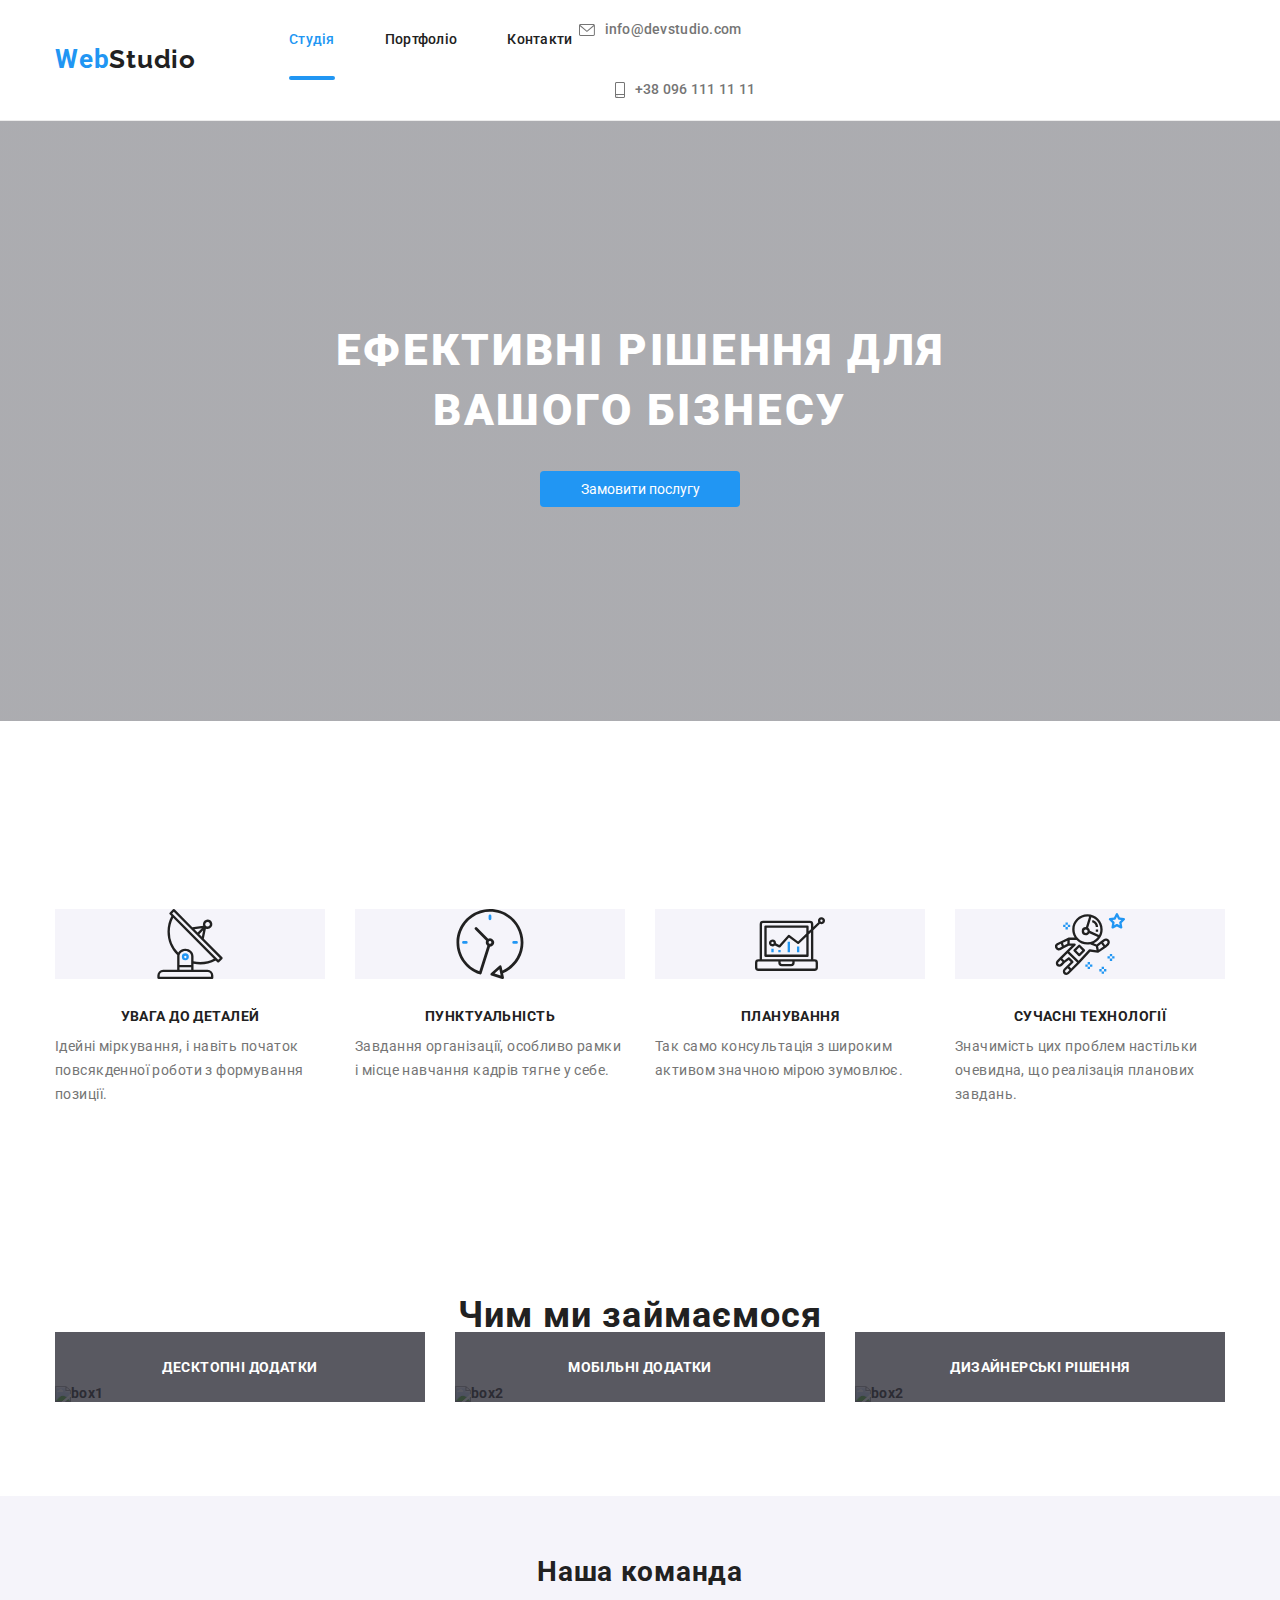
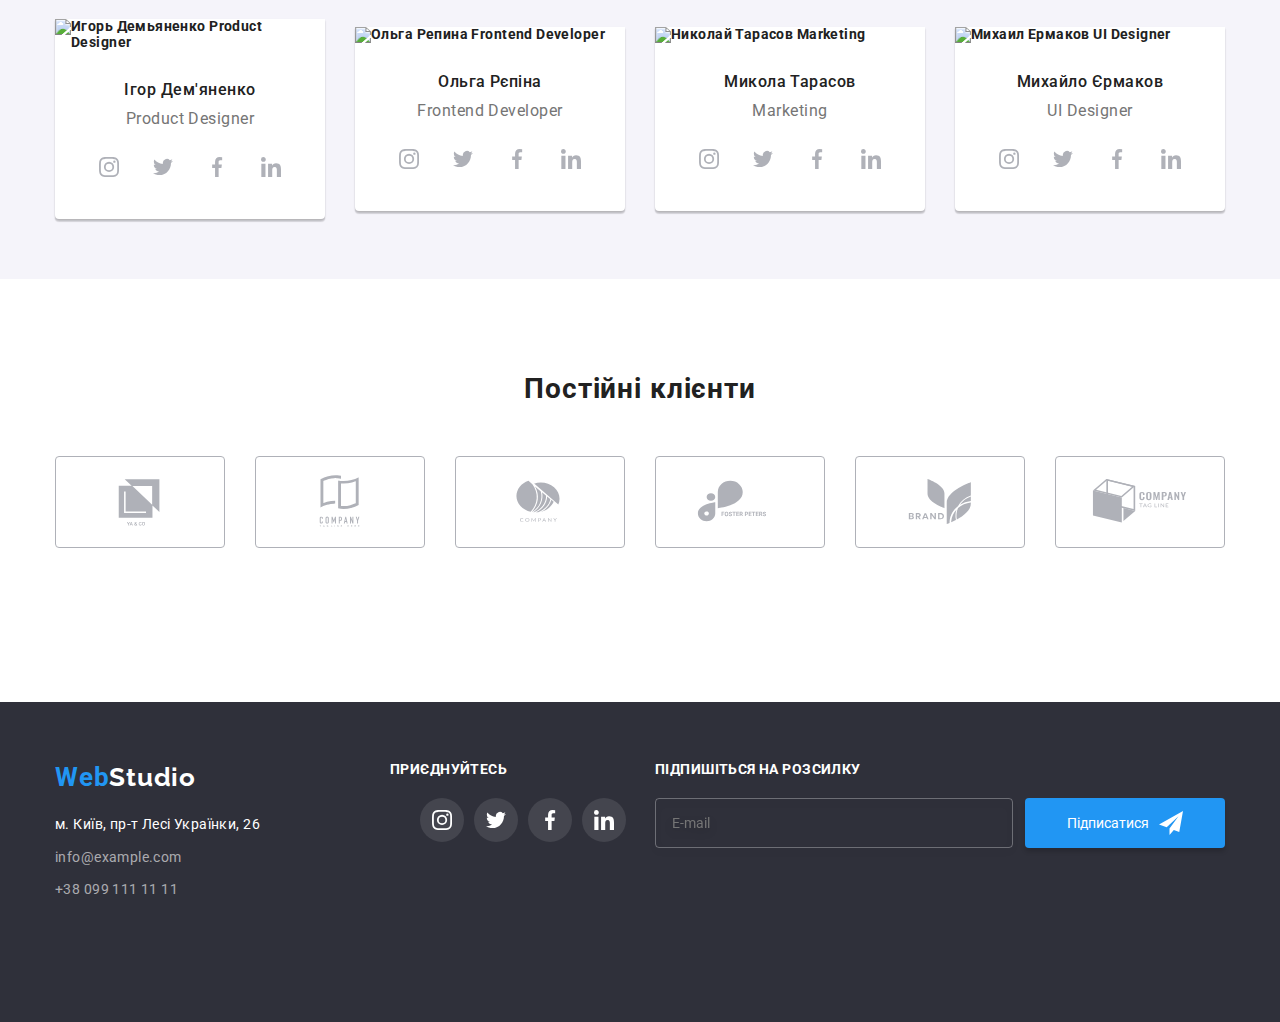
==== commit c59de508: "added mobile-menu" ====
--- a/index.html
+++ b/index.html
@@ -26,46 +26,76 @@
   </head>
   <!--Hero-->
   <body>
-    <!-- <header class="header">
+    <header class="header">
       <div class="container main-nav">
-        <nav class="navigation">
-          <a class="logo__header title--color-dark" href="index.html" lang="en"
-            ><span class="current">Web</span>Studio</a
-          >
-          <ul class="navigation__list list">
-            <li class="navigation__item-menu">
-              <a href="./index.html" class="link navigation__link active"
-                ><span class="current-item">Студія</span></a
-              >
-            </li>
-            <li class="navigation__item-menu">
-              <a href="./portfolio.html" class="link navigation__link">Портфоліо</a>
-            </li>
-            <li class="navigation__item-menu">
-              <a href="#" class="link navigation__link">Контакти</a>
-            </li>
-          </ul>
-        </nav>
-        <ul class="contact list">
-          <li class="contact__list">
-            <a class="contact__mail-link link" href="mailto:info@devstudio.com">
-              <svg class="contact__icon" width="16" height="12">
-                <use href="./images/symbol-defs icons.svg#icon-envelope"></use>
-              </svg>
-              info@devstudio.com</a
-            >
-          </li>
-          <li class="contact__list">
-            <a class="contact__tel-link link" href="tel:+380961111111">
-              <svg class="contact__icon" width="10" height="16">
-                <use href="./images/symbol-defs icons.svg#icon-smartphone"></use>
-              </svg>
-              +38 096 111 11 11</a
-            >
-          </li>
-        </ul>
+        <a class="logo__header title--color-dark" href="index.html" lang="en"
+          ><span class="current">Web</span>Studio</a
+        >
+        <button
+          type="button"
+          class="menu-btn"
+          aria-expanded="false"
+          aria-controls="menu-container"
+          data-menu-button
+        >
+          <svg width="40" height="40" aria-label="Перемикач мобільного меню">
+            <use class="icon-close" href="./images/symbol-defs icons.svg#icon-close_btn"></use>
+            <use class="icon-menu" href="./images/symbol-defs icons.svg#icon-menu_btn"></use>
+          </svg>
+        </button>
+        <div class="menu" id="menu-container" data-menu>
+          <div class="menu-container">
+            <nav class="navigation">
+              <ul class="navigation__list list">
+                <li class="navigation__item-menu">
+                  <a href="./index.html" class="link navigation__link active"
+                    ><span class="current-item">Студія</span></a
+                  >
+                </li>
+                <li class="navigation__item-menu">
+                  <a href="./portfolio.html" class="link navigation__link">Портфоліо</a>
+                </li>
+                <li class="navigation__item-menu">
+                  <a href="#" class="link navigation__link">Контакти</a>
+                </li>
+              </ul>
+            </nav>
+            <ul class="contact list">
+              <li class="contact__list">
+                <a class="contact__mail-link link" href="mailto:info@devstudio.com">
+                  <svg class="contact__icon" width="16" height="12">
+                    <use href="./images/symbol-defs icons.svg#icon-envelope"></use>
+                  </svg>
+                  info@devstudio.com</a
+                >
+              </li>
+              <li class="contact__list">
+                <a class="contact__tel-link link" href="tel:+380961111111">
+                  <svg class="contact__icon" width="10" height="16">
+                    <use href="./images/symbol-defs icons.svg#icon-smartphone"></use>
+                  </svg>
+                  +38 096 111 11 11</a
+                >
+              </li>
+            </ul>
+            <ul class="mobile-soc list">
+              <li class="mobile-soc__item">
+                <a href="" class="mobile-soc__link link">Instagram</a>
+              </li>
+              <li class="mobile-soc__item">
+                <a href="" class="mobile-soc__link link">Twitter</a>
+              </li>
+              <li class="mobile-soc__item">
+                <a href="" class="mobile-soc__link link">Facebook</a>
+              </li>
+              <li class="mobile-soc__item">
+                <a href="" class="mobile-soc__link link">LinkedIn</a>
+              </li>
+            </ul>
+          </div>
+        </div>
       </div>
-    </header> -->
+    </header>
     <main>
       <section class="section__title-main">
         <div class="container__title-main">
@@ -122,7 +152,7 @@
           </ul>
         </div>
       </section>
-      <!-- <section class="work">
+      <section class="work">
         <div class="container">
           <h2 class="about-work title--color-dark">Чим ми займаємося</h2>
           <ul class="work__list list">
@@ -146,7 +176,7 @@
             </li>
           </ul>
         </div>
-      </section> -->
+      </section>
       <!-- Our team-->
       <section class="team">
         <div class="container">
@@ -509,6 +539,7 @@
         </form>
       </div>
     </div>
+    <script defer src="js/mobile-menu.js"></script>
     <script src="./js/modal.js"></script>
     <script src="https://unpkg.com/aos@2.3.1/dist/aos.js"></script>
     <!--<script>
--- a/css/main.min.css
+++ b/css/main.min.css
@@ -1 +1 @@
-body{font-family:"Roboto",sans-serif;letter-spacing:.03em;font-size:14px;font-weight:700;line-height:1.14;color:#212121}img{display:block;max-width:100%;height:auto}input{color:#fff}.vissually-hidden{position:absolute;width:1px;height:1px;margin:-1px;border:0;padding:0;white-space:nowrap;-webkit-clip-path:inset(100%);clip-path:inset(100%);clip:rect(0 0 0 0);overflow:hidden}.button{display:block;margin-left:auto;margin-right:auto;padding:10px 24px;border-radius:4px;max-width:200px;text-align:center;border:none;background-color:#2196f3;color:#fff;cursor:pointer;font-family:inherit;-webkit-transition:background-color 250ms cubic-bezier(0.4, 0, 0.2, 1);transition:background-color 250ms cubic-bezier(0.4, 0, 0.2, 1)}@media screen and (min-width: 1200px){.button{min-width:200px;padding:10px 32px}}.button:hover,.button:focus{background-color:#188ce8}.container{margin-left:auto;margin-right:auto;padding-left:15px;padding-right:15px;width:100%}@media screen and (min-width: 480px){.container{max-width:480px}}@media screen and (min-width: 768px){.container{max-width:768px}}@media screen and (min-width: 1200px){.container{max-width:1200px}}.current{color:#2196f3;font-family:"Roboto",sans-serif;font-weight:700;font-size:26px;line-height:1.19;letter-spacing:.03em}.img{display:block;max-width:100%;height:auto;background:#fff;border:1px solid #eee}.link{color:#212121;text-decoration:none}.list{padding:0;margin:0;list-style:none}@media screen and (min-width: 1200px){.section{padding-top:94px;padding-bottom:94px}}.adress{margin-top:20px;font-style:normal}@media screen and (max-width: 767px){.adress-list{display:-webkit-box;display:-ms-flexbox;display:flex;-webkit-box-orient:vertical;-webkit-box-direction:normal;-ms-flex-direction:column;flex-direction:column;-webkit-box-align:center;-ms-flex-align:center;align-items:center}}@media screen and (min-width: 768px){.adress-list{display:-webkit-box;display:-ms-flexbox;display:flex;-webkit-box-orient:vertical;-webkit-box-direction:normal;-ms-flex-direction:column;flex-direction:column;-webkit-box-align:center;-ms-flex-align:center;align-items:center}}@media screen and (min-width: 1200px){.adress-list{display:block;-webkit-box-orient:vertical;-webkit-box-direction:normal;-ms-flex-direction:column;flex-direction:column}}@media screen and (min-width: 1200px){.adress-item{margin-bottom:9px}.adress-item:last-child{margin-bottom:0px}}.street{color:#fff;font-weight:400;font-size:14px;line-height:1.71;letter-spacing:.03em;text-decoration:none}.contacts{color:rgba(255,255,255,.6);font-weight:400;font-size:14px;line-height:1.71;letter-spacing:.03em;text-decoration:none}@media screen and (max-width: 767px){.container-social{margin-bottom:60px}}@media screen and (min-width: 768px){.container-social{width:50%}}@media screen and (min-width: 1200px){.container-social{width:206px;margin-left:70px}}.social-text{margin-top:0px;margin-bottom:0px;width:206px;font-size:14px;line-height:1.14;letter-spacing:.03em;text-transform:uppercase;text-align:center;color:#fff}.social-list{display:-webkit-box;display:-ms-flexbox;display:flex;gap:10px;margin-top:20px}.soc-item{width:44px;height:44px}.soc-link{width:44px;height:44px;border-radius:50%;display:-webkit-box;display:-ms-flexbox;display:flex;-webkit-box-align:center;-ms-flex-align:center;align-items:center;-webkit-box-pack:center;-ms-flex-pack:center;justify-content:center;background:rgba(255,255,255,.1);-webkit-transition:background-color 250ms cubic-bezier(0.4, 0, 0.2, 1);transition:background-color 250ms cubic-bezier(0.4, 0, 0.2, 1)}.soc-link:hover,.soc-link:focus{background-color:#2196f3}.contact{margin-left:auto}.contact__list{display:-webkit-box;display:-ms-flexbox;display:flex;margin-right:50px;color:#757575;-webkit-box-align:center;-ms-flex-align:center;align-items:center;font-weight:500;font-size:14px;line-height:1.14;letter-spacing:.02em;-webkit-transition:color 250ms cubic-bezier(0.4, 0, 0.2, 1);transition:color 250ms cubic-bezier(0.4, 0, 0.2, 1)}.contact .contact__list:last-child{margin-right:0px}.contact__mail-link,.contact__tel-link{display:-webkit-box;display:-ms-flexbox;display:flex;-webkit-box-align:center;-ms-flex-align:center;align-items:center;padding:22px 6px;color:#757575;font-weight:500;font-size:14px;line-height:1.14;letter-spacing:.02em;-webkit-transition:color 250ms cubic-bezier(0.4, 0, 0.2, 1);transition:color 250ms cubic-bezier(0.4, 0, 0.2, 1)}.contact__mail-link:hover,.contact__mail-link:focus,.contact__tel-link:hover,.contact__tel-link:focus{color:#2196f3}.contact__icon{fill:currentColor;margin-right:10px;background-position:center;background-size:contain}.contact__icon:hover,.contact__icon:focus{color:#2196f3}.customers-title{margin-top:0px;margin-bottom:50px;font-size:28px;line-height:1.17;text-align:center;letter-spacing:.03em;color:#212121}.customers-list{display:-webkit-box;display:-ms-flexbox;display:flex;-ms-flex-wrap:wrap;flex-wrap:wrap;gap:30px;-webkit-box-align:center;-ms-flex-align:center;align-items:center;-webkit-box-pack:center;-ms-flex-pack:center;justify-content:center;margin-bottom:60px}.customers-item{width:calc((100% - 30px)/2)}@media screen and (min-width: 768px){.customers-item{width:calc((100% - 180px)/3)}}@media screen and (min-width: 1200px){.customers-item{width:170px}}.clients-link{width:100%;height:92px;display:-webkit-box;display:-ms-flexbox;display:flex;-webkit-box-align:center;-ms-flex-align:center;align-items:center;-webkit-box-pack:center;-ms-flex-pack:center;justify-content:center;border:1px solid #afb1b8;color:#afb1b8;border-radius:4px;-webkit-transition:border-color 250ms cubic-bezier(0.4, 0, 0.2, 1),color 250ms cubic-bezier(0.4, 0, 0.2, 1);transition:border-color 250ms cubic-bezier(0.4, 0, 0.2, 1),color 250ms cubic-bezier(0.4, 0, 0.2, 1)}.clients-link:hover,.clients-link:focus{border-color:#2196f3;color:#2196f3}.clients-icon{fill:currentColor}.feature__list{width:270px}.feature{padding-top:60px;padding-bottom:60px;display:-webkit-box;display:-ms-flexbox;display:flex;-ms-flex-wrap:wrap;flex-wrap:wrap;gap:30px}@media screen and (min-width: 1200px){.feature{padding-top:94px;padding-bottom:94px}}.feature .title{margin-top:30px;font-weight:700;font-size:14px;line-height:1.14;text-align:center;letter-spacing:.03em;text-transform:uppercase}@media screen and (max-width: 767px){.feature .title{text-align:center}}@media screen and (min-width: 768px){.feature .feature__list-astronaut,.feature .feature__list-diagram,.feature .feature__list-clock,.feature .feature__list-antenna{width:calc((100% - 30px)/2)}}@media screen and (min-width: 1200px){.feature .feature__list-astronaut,.feature .feature__list-diagram,.feature .feature__list-clock,.feature .feature__list-antenna{width:calc((100% - 90px)/4)}}.feature .text{margin-top:10px;margin-bottom:0px;color:#757575;font-weight:400;font-size:14px;line-height:1.71;letter-spacing:.03em}.feature__item{display:-webkit-box;display:-ms-flexbox;display:flex;-webkit-box-pack:center;-ms-flex-pack:center;justify-content:center;-webkit-box-align:center;-ms-flex-align:center;align-items:center;width:100%;height:auto;background-color:#f5f4fa}.filter{display:-webkit-box;display:-ms-flexbox;display:flex;-ms-flex-wrap:wrap;flex-wrap:wrap;-webkit-column-gap:8px;-moz-column-gap:8px;column-gap:8px;row-gap:15px;margin-top:60px;margin-bottom:40px}@media screen and (min-width: 768px){.filter{-webkit-box-pack:center;-ms-flex-pack:center;justify-content:center}}.button-filter-all{padding:6px 22px;text-align:center;border:none;color:#fff;background-color:#2196f3;cursor:pointer;border-radius:4px;font-family:inherit;-webkit-transition:-webkit-box-shadow 250ms cubic-bezier(0.4, 0, 0.2, 1);transition:-webkit-box-shadow 250ms cubic-bezier(0.4, 0, 0.2, 1);transition:box-shadow 250ms cubic-bezier(0.4, 0, 0.2, 1);transition:box-shadow 250ms cubic-bezier(0.4, 0, 0.2, 1), -webkit-box-shadow 250ms cubic-bezier(0.4, 0, 0.2, 1)}.button-filter-all:hover,.button-filter-all:focus{-webkit-box-shadow:0px 3px 1px rgba(0,0,0,.1),0px 1px 2px rgba(0,0,0,.08),0px 2px 2px rgba(0,0,0,.12);box-shadow:0px 3px 1px rgba(0,0,0,.1),0px 1px 2px rgba(0,0,0,.08),0px 2px 2px rgba(0,0,0,.12)}.button-filter{padding:6px 22px;border:none;cursor:pointer;font-family:inherit;border-radius:4px;color:#212121;background-color:#f5f4fa;-webkit-transition:color 250ms cubic-bezier(0.4, 0, 0.2, 1),background-color 250ms cubic-bezier(0.4, 0, 0.2, 1),-webkit-box-shadow 250ms 250ms cubic-bezier(0.4, 0, 0.2, 1);transition:color 250ms cubic-bezier(0.4, 0, 0.2, 1),background-color 250ms cubic-bezier(0.4, 0, 0.2, 1),-webkit-box-shadow 250ms 250ms cubic-bezier(0.4, 0, 0.2, 1);transition:color 250ms cubic-bezier(0.4, 0, 0.2, 1),background-color 250ms cubic-bezier(0.4, 0, 0.2, 1),box-shadow 250ms 250ms cubic-bezier(0.4, 0, 0.2, 1);transition:color 250ms cubic-bezier(0.4, 0, 0.2, 1),background-color 250ms cubic-bezier(0.4, 0, 0.2, 1),box-shadow 250ms 250ms cubic-bezier(0.4, 0, 0.2, 1),-webkit-box-shadow 250ms 250ms cubic-bezier(0.4, 0, 0.2, 1)}.button-filter:hover,.button-filter:focus{border:none;cursor:pointer;font-family:inherit;border-radius:4px;color:#fff;background-color:#2196f3;-webkit-box-shadow:0px 3px 1px rgba(0,0,0,.1),0px 1px 2px rgba(0,0,0,.08),0px 2px 2px rgba(0,0,0,.12);box-shadow:0px 3px 1px rgba(0,0,0,.1),0px 1px 2px rgba(0,0,0,.08),0px 2px 2px rgba(0,0,0,.12)}.footer{padding-top:60px;padding-bottom:60px;background-color:#2f303a}.container-footer{display:-webkit-box;display:-ms-flexbox;display:flex}@media screen and (max-width: 767px){.container-footer{-webkit-box-orient:vertical;-webkit-box-direction:normal;-ms-flex-direction:column;flex-direction:column;-webkit-box-align:center;-ms-flex-align:center;align-items:center}}@media screen and (min-width: 768px){.container-footer{-ms-flex-wrap:wrap;flex-wrap:wrap;text-align:center}}@media screen and (min-width: 1200px){.container-footer{-webkit-box-align:baseline;-ms-flex-align:baseline;align-items:baseline}}@media screen and (max-width: 767px){.container-contacts{margin:0 auto 60px}}@media screen and (min-width: 768px){.container-contacts,.container-social{-ms-flex-preferred-size:50%;flex-basis:50%;margin-bottom:60px}}.site-logo-footer{color:rgba(0,0,0,0)}@media screen and (max-width: 767px){.site-logo-footer{font-family:"Raleway",sans-serif;font-weight:700;font-size:24px;line-height:1.17;letter-spacing:.03em;text-align:center}}@media screen and (min-width: 1200px){.site-logo-footer{font-family:"Raleway",sans-serif;font-weight:700;font-size:26px;line-height:1.19;letter-spacing:.03em;text-align:left;text-decoration:none}}.secondary-current{color:#fff;font-family:"Raleway",sans-serif;font-weight:700;font-size:26px;line-height:1.19;letter-spacing:.03em}.modal-form{width:448px;height:342px;margin-bottom:10px}.form-label{padding-bottom:2px;font-weight:400;font-size:12px;line-height:1.16px;color:#757575}.form-field:not(:last-child){margin-bottom:0}.modal-input{position:relative;margin-bottom:10px;margin-top:4px}.form-input{width:100%;height:40px;padding:0 0 0 42px;font-weight:400;font-size:16px;line-height:1;color:#757575;border:1px solid rgba(33,33,33,.2);border-radius:4px;outline:rgba(0,0,0,0);-webkit-transition:border 250ms cubic-bezier(0.4, 0, 0.2, 1);transition:border 250ms cubic-bezier(0.4, 0, 0.2, 1)}.form-input:focus{border-color:#2196f3}.modal-icon{position:absolute;left:12px;top:50%;fill:#212121;-webkit-transform:translateY(-50%);transform:translateY(-50%);-webkit-transition:fill 250ms cubic-bezier(0.4, 0, 0.2, 1);transition:fill 250ms cubic-bezier(0.4, 0, 0.2, 1)}.form-input:focus+.modal-icon{fill:#2196f3}.form-text{width:100%;height:120px;margin-top:4px;border-radius:4px;resize:none;padding:12px 16px;font-weight:400;font-size:12px;line-height:1.16;color:rgba(117,117,117,.5);border:1px solid rgba(33,33,33,.2);border-radius:4px;outline:rgba(0,0,0,0);-webkit-transition:border 250ms cubic-bezier(0.4, 0, 0.2, 1);transition:border 250ms cubic-bezier(0.4, 0, 0.2, 1)}.form-text:focus{border-color:#2196f3}.form-text:focus:placeholder{font-weight:400;font-size:12px;line-height:1.16;letter-spacing:.01em;color:rgba(117,117,117,.5)}.check-text{position:relative;display:-webkit-box;display:-ms-flexbox;display:flex;-webkit-box-align:center;-ms-flex-align:center;align-items:center;-webkit-box-pack:center;-ms-flex-pack:center;justify-content:center;margin-top:20px;font-weight:400;font-size:14px;line-height:1.71;color:#757575}.icon-checkbox{display:inline-block;width:16px;height:15px;margin-right:10px;border:2px solid #212121;border-radius:2px;-webkit-transition:background-color 250ms cubic-bezier(0.4, 0, 0.2, 1),border-color 250ms cubic-bezier(0.4, 0, 0.2, 1);transition:background-color 250ms cubic-bezier(0.4, 0, 0.2, 1),border-color 250ms cubic-bezier(0.4, 0, 0.2, 1)}.modal-check:focus+.icon-checkbox{border-color:2px solid var(--current-color)}.modal-check:checked+.icon-checkbox{background-color:#2196f3;border:#2196f3}.icon-check{position:absolute;display:block;width:16px;height:15px;top:50%;opacity:0;margin-right:8px;border-radius:2px;-webkit-transform:translateY(-50%);transform:translateY(-50%);-webkit-transition:background-color 250ms cubic-bezier(0.4, 0, 0.2, 1),border-color 250ms cubic-bezier(0.4, 0, 0.2, 1);transition:background-color 250ms cubic-bezier(0.4, 0, 0.2, 1),border-color 250ms cubic-bezier(0.4, 0, 0.2, 1)}.modal-check:checked+.icon-checkbox .icon-check{opacity:1}.check-link{color:#2196f3}.button-check{display:block;margin-left:auto;margin-right:auto;margin-top:20px;padding:10px 52px;border-radius:4px;min-width:200px;text-align:center;border:none;cursor:pointer;font-size:16px;line-height:1.88;letter-spacing:.06em;color:#fff;background-color:#2196f3;-webkit-box-shadow:0px 4px 4px rgba(0,0,0,.15);box-shadow:0px 4px 4px rgba(0,0,0,.15);-webkit-transition:background-color 250ms cubic-bezier(0.4, 0, 0.2, 1);transition:background-color 250ms cubic-bezier(0.4, 0, 0.2, 1)}.button-check:hover,.button-check:focus{background-color:#188ce8}.header{border-bottom:1px solid #ececec;background-color:#fff}.header .main-nav{display:-webkit-box;display:-ms-flexbox;display:flex;-webkit-box-align:center;-ms-flex-align:center;align-items:center}.backdrop{position:fixed;top:0;width:100%;height:100%;background:rgba(0,0,0,.2);-webkit-transition:opacity 250ms cubic-bezier(0.4, 0, 0.2, 1),visibility 250ms cubic-bezier(0.4, 0, 0.2, 1);transition:opacity 250ms cubic-bezier(0.4, 0, 0.2, 1),visibility 250ms cubic-bezier(0.4, 0, 0.2, 1)}.is-hidden{visibility:hidden;opacity:0;pointer-events:none}.modal{position:absolute;top:50%;left:50%;width:528px;min-height:581px;-webkit-transform:translate(-50%, -50%) scale(1);transform:translate(-50%, -50%) scale(1);-webkit-transition:-webkit-transform 250ms cubic-bezier(0.4, 0, 0.2, 1);transition:-webkit-transform 250ms cubic-bezier(0.4, 0, 0.2, 1);transition:transform 250ms cubic-bezier(0.4, 0, 0.2, 1);transition:transform 250ms cubic-bezier(0.4, 0, 0.2, 1), -webkit-transform 250ms cubic-bezier(0.4, 0, 0.2, 1);background:#fff;-webkit-box-shadow:0px 3px 1px rgba(0,0,0,.1),0px 1px 2px rgba(0,0,0,.08),0px 2px 2px rgba(0,0,0,.12);box-shadow:0px 3px 1px rgba(0,0,0,.1),0px 1px 2px rgba(0,0,0,.08),0px 2px 2px rgba(0,0,0,.12);border-radius:4px;padding:40px}.backdrop.is-hidden .modal{-webkit-transform:translate(-50%, -50%) scale(0);transform:translate(-50%, -50%) scale(0)}.modal-close{position:absolute;right:8px;top:8px;width:30px;height:30px;background:rgba(0,0,0,0);border:1px solid rgba(0,0,0,.1);border-radius:50%;display:-webkit-box;display:-ms-flexbox;display:flex;-webkit-box-align:center;-ms-flex-align:center;align-items:center;justify-items:center;cursor:pointer;-webkit-transition:color 250ms cubic-bezier(0.4, 0, 0.2, 1);transition:color 250ms cubic-bezier(0.4, 0, 0.2, 1);fill:currentColor}.modal-close:hover,.modal-close:focus{color:#2196f3}.modal-title{margin-top:0px;margin-bottom:12px;font-weight:700;font-size:20px;line-height:1.15;text-align:center;color:#212121}.navigation,.navigation__list{display:-webkit-box;display:-ms-flexbox;display:flex}.navigation .link,.navigation__list .link{display:block;padding-top:32px;padding-bottom:32px}.navigation .current-item,.navigation__list .current-item{color:#2196f3;font-size:14px;line-height:1.14}.navigation .navigation__link,.navigation__list .navigation__link{color:#212121;font-weight:500;font-size:14px;line-height:1.14;letter-spacing:.02em;-webkit-transition:color 250ms cubic-bezier(0.4, 0, 0.2, 1);transition:color 250ms cubic-bezier(0.4, 0, 0.2, 1)}.navigation .navigation__link:hover,.navigation .navigation__link:focus,.navigation__list .navigation__link:hover,.navigation__list .navigation__link:focus{color:#2196f3}.navigation__item-menu{margin-right:50px}.navigation__item-menu:last-child{margin-right:0px}.navigation>.logo__header{margin-right:93px;padding-top:24px;padding-bottom:25px;font-family:"Raleway",sans-serif;font-weight:700;font-size:26px;line-height:1.19;letter-spacing:.03em;text-align:left;text-decoration:none}.active{position:relative}.active:after{position:absolute;left:0;bottom:0;content:"";width:100%;height:4px;border-radius:2px;background-color:#2196f3}@media screen and (max-width: 767px){.container-online{width:100%}}@media screen and (min-width: 768px){.container-online{margin:0 auto}}@media screen and (min-width: 1200px){.container-online{width:570px;height:86px;margin-left:auto}}.online-title{font-weight:700;font-size:14px;line-height:1.14;letter-spacing:.03em;text-transform:uppercase;color:#fff;margin-top:0;margin-bottom:20px}@media screen and (min-width: 1200px){.online-title{text-align:start}}.online-form{display:-webkit-box;display:-ms-flexbox;display:flex}@media screen and (max-width: 767px){.online-form{-webkit-box-orient:vertical;-webkit-box-direction:normal;-ms-flex-direction:column;flex-direction:column}}@media screen and (min-width: 768px){.online-form{-webkit-box-orient:vertical;-webkit-box-direction:normal;-ms-flex-direction:column;flex-direction:column}}@media screen and (min-width: 1200px){.online-form{-webkit-box-pack:end;-ms-flex-pack:end;justify-content:flex-end}}.online-input{border:1px solid rgba(255,255,255,.3);-webkit-filter:drop-shadow(0px 4px 4px rgba(0, 0, 0, 0.15));filter:drop-shadow(0px 4px 4px rgba(0, 0, 0, 0.15));border-radius:4px;background-color:rgba(0,0,0,0)}@media screen and (max-width: 767px){.online-input{width:100%;height:50px;margin-bottom:20px}}@media screen and (min-width: 768px){.online-input{width:450px;height:50px;margin-bottom:20px}}@media screen and (min-width: 1200px){.online-input{width:358px;height:50px;padding-left:16px;padding-top:15px;padding-bottom:15px;margin-right:12px}}.online-input:placeholder{width:100%;font-weight:400;font-size:16px;line-height:1.26;letter-spacing:.03em;color:rgba(255,255,255,.6)}.online-input:focus{border-color:#fff}.online-inputt:focus::-webkit-input-placeholder{color:#fff}.online-inputt:focus::-moz-placeholder{color:#fff}.online-inputt:focus:-ms-input-placeholder{color:#fff}.online-inputt:focus::-ms-input-placeholder{color:#fff}.online-inputt:focus::placeholder{color:#fff}.online-button{display:-webkit-box;display:-ms-flexbox;display:flex;-webkit-box-align:center;-ms-flex-align:center;align-items:center;-webkit-box-pack:center;-ms-flex-pack:center;justify-content:center;text-align:center;padding:10px 28px;border-radius:4px;max-width:200px;margin:0 auto;border:none;-webkit-box-shadow:0px 4px 4px rgba(0,0,0,.15);box-shadow:0px 4px 4px rgba(0,0,0,.15);background-color:#2196f3;color:#fff;cursor:pointer;font-family:inherit;-webkit-transition:background-color 250ms cubic-bezier(0.4, 0, 0.2, 1);transition:background-color 250ms cubic-bezier(0.4, 0, 0.2, 1)}.online-button:hover,.online-button:focus{background-color:#188ce8}.online-icon{margin-left:10px;margin-right:0}.flex-filter{margin-bottom:50px}.project{display:-webkit-box;display:-ms-flexbox;display:flex;-ms-flex-wrap:wrap;flex-wrap:wrap;gap:30px;margin:0px;padding:0px}.project-list{max-width:450px;margin-bottom:60px;color:#212121;font-size:18px;line-height:2;letter-spacing:.06em}@media screen and (min-width: 768px){.project-list{width:calc((100% - 30px)/2)}}@media screen and (min-width: 1200px){.project-list{width:calc((100% - 60px)/3)}}.project-top-list{position:relative;overflow:hidden}.top-text{position:absolute;top:0;left:0;width:100%;height:100%;padding:63px 24px;margin:0;font-weight:400;font-size:18px;line-height:1.56;color:#fff;background-color:rgba(33,150,243,.9);-webkit-transform:translateY(100%);transform:translateY(100%);-webkit-transition:-webkit-transform 250ms linear;transition:-webkit-transform 250ms linear;transition:transform 250ms linear;transition:transform 250ms linear, -webkit-transform 250ms linear}.project-list:hover .top-text{-webkit-transform:translateY(0);transform:translateY(0)}.project-img{text-decoration:none;-webkit-transition:-webkit-box-shadow 250ms cubic-bezier(0.4, 0, 0.2, 1);transition:-webkit-box-shadow 250ms cubic-bezier(0.4, 0, 0.2, 1);transition:box-shadow 250ms cubic-bezier(0.4, 0, 0.2, 1);transition:box-shadow 250ms cubic-bezier(0.4, 0, 0.2, 1), -webkit-box-shadow 250ms cubic-bezier(0.4, 0, 0.2, 1)}.project-img:hover,.project-img:focus{-webkit-box-shadow:0px 3px 1px rgba(0,0,0,.1),0px 1px 2px rgba(0,0,0,.08),0px 2px 2px rgba(0,0,0,.12);box-shadow:0px 3px 1px rgba(0,0,0,.1),0px 1px 2px rgba(0,0,0,.08),0px 2px 2px rgba(0,0,0,.12)}@media screen and (min-width: 768px){.project-img{display:-webkit-box;display:-ms-flexbox;display:flex;-webkit-box-orient:vertical;-webkit-box-direction:normal;-ms-flex-direction:column;flex-direction:column;height:100%}}.project-list-title{border-right:1px solid #eee;border-bottom:1px solid #eee;border-left:1px solid #eee;padding:20px 24px;-webkit-box-flex:1;-ms-flex-positive:1;flex-grow:1}.project-title{margin:0px;margin-bottom:4px;color:#212121;font-weight:700;font-size:18px;line-height:2;letter-spacing:.06em}.project-text{margin:0px;color:#757575;font-weight:400;font-size:16px;line-height:1.88;letter-spacing:.03em}.team__socials{display:-webkit-box;display:-ms-flexbox;display:flex;-webkit-box-pack:center;-ms-flex-pack:center;justify-content:center;gap:10px;margin-top:16px}.team__social-link{width:44px;height:44px;border-radius:50%;display:-webkit-box;display:-ms-flexbox;display:flex;-webkit-box-align:center;-ms-flex-align:center;align-items:center;-webkit-box-pack:center;-ms-flex-pack:center;justify-content:center;color:#afb1b8;-webkit-transition:color 250ms cubic-bezier(0.4, 0, 0.2, 1),background-color 250ms cubic-bezier(0.4, 0, 0.2, 1);transition:color 250ms cubic-bezier(0.4, 0, 0.2, 1),background-color 250ms cubic-bezier(0.4, 0, 0.2, 1)}.team__social-link:hover,.team__social-link:focus{background-color:#2196f3;color:#fff}.team__social-network{width:44px;height:44px}.team__social-icon{fill:currentColor}.team{padding-top:60px;padding-bottom:60px;background-color:#f5f4fa}.title{margin-top:0px;margin-bottom:0px}.team__title{margin-top:0;margin-bottom:30px;font-size:28px;line-height:1.17;text-align:center;letter-spacing:.03em}.title--color-dark{color:#212121}.team__list{display:-webkit-box;display:-ms-flexbox;display:flex;-ms-flex-wrap:wrap;flex-wrap:wrap;gap:30px;-webkit-box-pack:center;-ms-flex-pack:center;justify-content:center;-webkit-box-align:center;-ms-flex-align:center;align-items:center}.team__item{background-color:#fff;-webkit-box-shadow:0px 3px 1px rgba(0,0,0,.1),0px 1px 2px rgba(0,0,0,.08),0px 2px 2px rgba(0,0,0,.12);box-shadow:0px 3px 1px rgba(0,0,0,.1),0px 1px 2px rgba(0,0,0,.08),0px 2px 2px rgba(0,0,0,.12);border-radius:0px 0px 4px 4px}@media screen and (min-width: 768px){.team__item{width:calc((100% - 30px)/2)}}@media screen and (min-width: 1200px){.team__item{width:calc((100% - 90px)/4)}}.team__item img{width:auto}.team__name-img{padding-top:30px;padding-bottom:30px}.name{margin-top:0px;margin-bottom:10px;color:#212121;font-weight:500;font-size:16px;line-height:1.18;text-align:center;letter-spacing:.03em}.team__position{margin:0px;color:#757575;font-weight:400;font-size:16px;line-height:1.18;text-align:center;letter-spacing:.03em}.section__title-main{background-image:-webkit-gradient(linear, left top, left bottom, from(rgba(47, 48, 58, 0.4)), to(rgba(47, 48, 58, 0.4))),url(../images/hero.jpg);background-image:linear-gradient(rgba(47, 48, 58, 0.4), rgba(47, 48, 58, 0.4)),url(../images/hero.jpg);background-repeat:no-repeat;background-position:center;background-size:cover}@media screen and (max-width: 767px){.section__title-main{width:100%;padding:118px 0px}}@media screen and (min-width: 768px){.section__title-main{padding:118px 0}}@media screen and (min-width: 1200px){.section__title-main{max-width:1600px;height:600px;margin-left:auto;margin-right:auto;padding:200px 0}}.container__title-main{margin-left:auto;margin-right:auto;margin-bottom:0px;padding-left:15px;padding-right:15px;max-width:100%}@media screen and (min-width: 768px){.container__title-main{width:768px}}@media screen and (min-width: 1200px){.container__title-main{width:1200px}}.main__title{margin-top:0;margin-bottom:30px;margin-left:auto;margin-right:auto;font-family:"Roboto","Roboto",sans-serif;font-weight:900;font-size:22px;line-height:1.61;letter-spacing:.06em;text-align:center;text-transform:uppercase}@media screen and (min-width: 480px){.main__title{font-size:26px;line-height:1.61;max-width:360px}}@media screen and (min-width: 768px){.main__title{max-width:360px}}@media screen and (min-width: 1200px){.main__title{max-width:696px;font-size:44px;line-height:1.36}}.title{margin-top:0px;margin-bottom:0px}.title--color-light{color:#fff}.work{padding-top:0px;padding-bottom:94px}.work__list{display:-webkit-box;display:-ms-flexbox;display:flex;-webkit-column-gap:30px;-moz-column-gap:30px;column-gap:30px;text-decoration:none}.work__item{display:block}.work__title-label{position:relative;bottom:0}.work__text{position:absolute;bottom:0;padding-top:27px;padding-bottom:27px;margin:0;height:70px;width:370px;font-size:14px;line-height:16px;text-align:center;letter-spacing:.03em;text-transform:uppercase;background:rgba(47,48,58,.8)}.about-work{margin-top:0px;margin-bottom:50px;font-weight:700;font-size:36px;line-height:1.16;text-align:center;letter-spacing:.03em}/*# sourceMappingURL=main.min.css.map */+body{font-family:"Roboto",sans-serif;letter-spacing:.03em;font-size:14px;font-weight:700;line-height:1.14;color:#212121}img{display:block;max-width:100%;height:auto}input{color:#fff}.vissually-hidden{position:absolute;width:1px;height:1px;margin:-1px;border:0;padding:0;white-space:nowrap;-webkit-clip-path:inset(100%);clip-path:inset(100%);clip:rect(0 0 0 0);overflow:hidden}.button{display:block;margin-left:auto;margin-right:auto;padding:10px 24px;border-radius:4px;max-width:200px;text-align:center;border:none;background-color:#2196f3;color:#fff;cursor:pointer;font-family:inherit;-webkit-transition:background-color 250ms cubic-bezier(0.4, 0, 0.2, 1);transition:background-color 250ms cubic-bezier(0.4, 0, 0.2, 1)}@media screen and (min-width: 1200px){.button{min-width:200px;padding:10px 32px}}.button:hover,.button:focus{background-color:#188ce8}.container{margin-left:auto;margin-right:auto;padding-left:15px;padding-right:15px;width:100%}@media screen and (min-width: 480px){.container{max-width:480px}}@media screen and (min-width: 768px){.container{max-width:768px}}@media screen and (min-width: 1200px){.container{max-width:1200px}}.current{color:#2196f3;font-family:"Roboto",sans-serif;font-weight:700;font-size:26px;line-height:1.19;letter-spacing:.03em}.img{display:block;max-width:100%;height:auto;background:#fff;border:1px solid #eee}.link{color:#212121;text-decoration:none}.list{padding:0;margin:0;list-style:none}@media screen and (min-width: 1200px){.section{padding-top:94px;padding-bottom:94px}}.adress{margin-top:20px;font-style:normal}@media screen and (max-width: 767px){.adress-list{display:-webkit-box;display:-ms-flexbox;display:flex;-webkit-box-orient:vertical;-webkit-box-direction:normal;-ms-flex-direction:column;flex-direction:column;-webkit-box-align:center;-ms-flex-align:center;align-items:center}}@media screen and (min-width: 768px){.adress-list{display:-webkit-box;display:-ms-flexbox;display:flex;-webkit-box-orient:vertical;-webkit-box-direction:normal;-ms-flex-direction:column;flex-direction:column;-webkit-box-align:center;-ms-flex-align:center;align-items:center}}@media screen and (min-width: 1200px){.adress-list{display:block;-webkit-box-orient:vertical;-webkit-box-direction:normal;-ms-flex-direction:column;flex-direction:column}}@media screen and (min-width: 1200px){.adress-item{margin-bottom:9px}.adress-item:last-child{margin-bottom:0px}}.street{color:#fff;font-weight:400;font-size:14px;line-height:1.71;letter-spacing:.03em;text-decoration:none}.contacts{color:rgba(255,255,255,.6);font-weight:400;font-size:14px;line-height:1.71;letter-spacing:.03em;text-decoration:none}@media screen and (max-width: 767px){.container-social{width:100%;margin-bottom:60px}}@media screen and (min-width: 768px){.container-social{width:50%}}@media screen and (min-width: 1200px){.container-social{width:206px;margin-left:70px}}.social-text{margin-top:0px;margin-bottom:0px;width:206px;font-size:14px;line-height:1.14;letter-spacing:.03em;text-transform:uppercase;margin-right:0,auto;text-align:center;color:#fff}@media screen and (min-width: 1200px){.social-text{text-align:start}}.social-list{display:-webkit-box;display:-ms-flexbox;display:flex;gap:10px;margin-top:20px;-webkit-box-pack:center;-ms-flex-pack:center;justify-content:center;-webkit-box-align:center;-ms-flex-align:center;align-items:center}.soc-item{width:44px;height:44px}.soc-link{width:44px;height:44px;border-radius:50%;display:-webkit-box;display:-ms-flexbox;display:flex;-webkit-box-align:center;-ms-flex-align:center;align-items:center;-webkit-box-pack:center;-ms-flex-pack:center;justify-content:center;background:rgba(255,255,255,.1);-webkit-transition:background-color 250ms cubic-bezier(0.4, 0, 0.2, 1);transition:background-color 250ms cubic-bezier(0.4, 0, 0.2, 1)}.soc-link:hover,.soc-link:focus{background-color:#2196f3}.contact{margin-left:auto}.contact__list{display:-webkit-box;display:-ms-flexbox;display:flex;margin-right:50px;color:#757575;-webkit-box-align:center;-ms-flex-align:center;align-items:center;font-weight:500;font-size:14px;line-height:1.14;letter-spacing:.02em;-webkit-transition:color 250ms cubic-bezier(0.4, 0, 0.2, 1);transition:color 250ms cubic-bezier(0.4, 0, 0.2, 1)}@media screen and (max-width: 767px){.contact__list{display:none}}.contact .contact__list:last-child{margin-right:0px}@media screen and (min-width: 768px){.contact__list{-webkit-box-orient:vertical;-webkit-box-direction:normal;-ms-flex-direction:column;flex-direction:column}}.contact__mail-link,.contact__tel-link{display:-webkit-box;display:-ms-flexbox;display:flex;-webkit-box-align:center;-ms-flex-align:center;align-items:center;padding:22px 6px;color:#757575;font-weight:500;font-size:14px;line-height:1.14;letter-spacing:.02em;-webkit-transition:color 250ms cubic-bezier(0.4, 0, 0.2, 1);transition:color 250ms cubic-bezier(0.4, 0, 0.2, 1)}.contact__mail-link:hover,.contact__mail-link:focus,.contact__tel-link:hover,.contact__tel-link:focus{color:#2196f3}.contact__icon{fill:currentColor;margin-right:10px;background-position:center;background-size:contain}.contact__icon:hover,.contact__icon:focus{color:#2196f3}.customers-title{margin-top:0px;margin-bottom:50px;font-size:28px;line-height:1.17;text-align:center;letter-spacing:.03em;color:#212121}.customers-list{display:-webkit-box;display:-ms-flexbox;display:flex;-ms-flex-wrap:wrap;flex-wrap:wrap;gap:30px;-webkit-box-align:center;-ms-flex-align:center;align-items:center;-webkit-box-pack:center;-ms-flex-pack:center;justify-content:center;margin-bottom:60px}.customers-item{width:calc((100% - 30px)/2)}@media screen and (min-width: 768px){.customers-item{width:calc((100% - 180px)/3)}}@media screen and (min-width: 1200px){.customers-item{width:170px}}.clients-link{width:100%;height:92px;display:-webkit-box;display:-ms-flexbox;display:flex;-webkit-box-align:center;-ms-flex-align:center;align-items:center;-webkit-box-pack:center;-ms-flex-pack:center;justify-content:center;border:1px solid #afb1b8;color:#afb1b8;border-radius:4px;-webkit-transition:border-color 250ms cubic-bezier(0.4, 0, 0.2, 1),color 250ms cubic-bezier(0.4, 0, 0.2, 1);transition:border-color 250ms cubic-bezier(0.4, 0, 0.2, 1),color 250ms cubic-bezier(0.4, 0, 0.2, 1)}.clients-link:hover,.clients-link:focus{border-color:#2196f3;color:#2196f3}.clients-icon{fill:currentColor}.feature__list{width:270px}.feature{padding-top:60px;padding-bottom:60px;display:-webkit-box;display:-ms-flexbox;display:flex;-ms-flex-wrap:wrap;flex-wrap:wrap;gap:30px}@media screen and (min-width: 1200px){.feature{padding-top:94px;padding-bottom:94px}}.feature .title{margin-top:30px;font-weight:700;font-size:14px;line-height:1.14;text-align:center;letter-spacing:.03em;text-transform:uppercase}@media screen and (max-width: 767px){.feature .title{text-align:center}}@media screen and (min-width: 768px){.feature .feature__list-astronaut,.feature .feature__list-diagram,.feature .feature__list-clock,.feature .feature__list-antenna{width:calc((100% - 30px)/2)}}@media screen and (min-width: 1200px){.feature .feature__list-astronaut,.feature .feature__list-diagram,.feature .feature__list-clock,.feature .feature__list-antenna{width:calc((100% - 90px)/4)}}.feature .text{margin-top:10px;margin-bottom:0px;color:#757575;font-weight:400;font-size:14px;line-height:1.71;letter-spacing:.03em}.feature__item{display:-webkit-box;display:-ms-flexbox;display:flex;-webkit-box-pack:center;-ms-flex-pack:center;justify-content:center;-webkit-box-align:center;-ms-flex-align:center;align-items:center;width:100%;height:auto;background-color:#f5f4fa}.filter{display:-webkit-box;display:-ms-flexbox;display:flex;-ms-flex-wrap:wrap;flex-wrap:wrap;-webkit-column-gap:8px;-moz-column-gap:8px;column-gap:8px;row-gap:15px;margin-top:60px;margin-bottom:40px}@media screen and (min-width: 768px){.filter{-webkit-box-pack:center;-ms-flex-pack:center;justify-content:center}}.button-filter-all{padding:6px 22px;text-align:center;border:none;color:#fff;background-color:#2196f3;cursor:pointer;border-radius:4px;font-family:inherit;-webkit-transition:-webkit-box-shadow 250ms cubic-bezier(0.4, 0, 0.2, 1);transition:-webkit-box-shadow 250ms cubic-bezier(0.4, 0, 0.2, 1);transition:box-shadow 250ms cubic-bezier(0.4, 0, 0.2, 1);transition:box-shadow 250ms cubic-bezier(0.4, 0, 0.2, 1), -webkit-box-shadow 250ms cubic-bezier(0.4, 0, 0.2, 1)}.button-filter-all:hover,.button-filter-all:focus{-webkit-box-shadow:0px 3px 1px rgba(0,0,0,.1),0px 1px 2px rgba(0,0,0,.08),0px 2px 2px rgba(0,0,0,.12);box-shadow:0px 3px 1px rgba(0,0,0,.1),0px 1px 2px rgba(0,0,0,.08),0px 2px 2px rgba(0,0,0,.12)}.button-filter{padding:6px 22px;border:none;cursor:pointer;font-family:inherit;border-radius:4px;color:#212121;background-color:#f5f4fa;-webkit-transition:color 250ms cubic-bezier(0.4, 0, 0.2, 1),background-color 250ms cubic-bezier(0.4, 0, 0.2, 1),-webkit-box-shadow 250ms 250ms cubic-bezier(0.4, 0, 0.2, 1);transition:color 250ms cubic-bezier(0.4, 0, 0.2, 1),background-color 250ms cubic-bezier(0.4, 0, 0.2, 1),-webkit-box-shadow 250ms 250ms cubic-bezier(0.4, 0, 0.2, 1);transition:color 250ms cubic-bezier(0.4, 0, 0.2, 1),background-color 250ms cubic-bezier(0.4, 0, 0.2, 1),box-shadow 250ms 250ms cubic-bezier(0.4, 0, 0.2, 1);transition:color 250ms cubic-bezier(0.4, 0, 0.2, 1),background-color 250ms cubic-bezier(0.4, 0, 0.2, 1),box-shadow 250ms 250ms cubic-bezier(0.4, 0, 0.2, 1),-webkit-box-shadow 250ms 250ms cubic-bezier(0.4, 0, 0.2, 1)}.button-filter:hover,.button-filter:focus{border:none;cursor:pointer;font-family:inherit;border-radius:4px;color:#fff;background-color:#2196f3;-webkit-box-shadow:0px 3px 1px rgba(0,0,0,.1),0px 1px 2px rgba(0,0,0,.08),0px 2px 2px rgba(0,0,0,.12);box-shadow:0px 3px 1px rgba(0,0,0,.1),0px 1px 2px rgba(0,0,0,.08),0px 2px 2px rgba(0,0,0,.12)}.footer{padding-top:60px;padding-bottom:60px;background-color:#2f303a}@media screen and (max-width: 767px){.container-footer{display:-webkit-box;display:-ms-flexbox;display:flex;-webkit-box-orient:vertical;-webkit-box-direction:normal;-ms-flex-direction:column;flex-direction:column;-webkit-box-align:center;-ms-flex-align:center;align-items:center}}@media screen and (max-width: 1199px){.container-footer{display:-webkit-box;display:-ms-flexbox;display:flex;-ms-flex-wrap:wrap;flex-wrap:wrap;text-align:center;-webkit-box-align:baseline;-ms-flex-align:baseline;align-items:baseline}}@media screen and (min-width: 1200px){.container-footer{display:-webkit-box;display:-ms-flexbox;display:flex;aign-items:baseline}}@media screen and (max-width: 767px){.container-contacts{margin:0 auto 60px}}@media screen and (min-width: 768px){.container-contacts,.container-social{-ms-flex-preferred-size:50%;flex-basis:50%;margin-bottom:60px}}.site-logo-footer{color:rgba(0,0,0,0)}@media screen and (max-width: 767px){.site-logo-footer{font-family:"Raleway",sans-serif;font-weight:700;font-size:24px;line-height:1.17;letter-spacing:.03em;text-align:center}}@media screen and (min-width: 1200px){.site-logo-footer{font-family:"Raleway",sans-serif;font-weight:700;font-size:26px;line-height:1.19;letter-spacing:.03em;text-align:left;text-decoration:none}}.secondary-current{color:#fff;font-family:"Raleway",sans-serif;font-weight:700;font-size:26px;line-height:1.19;letter-spacing:.03em}.modal-form{width:448px;height:342px;margin-bottom:10px}.form-label{padding-bottom:2px;font-weight:400;font-size:12px;line-height:1.16px;color:#757575}.form-field:not(:last-child){margin-bottom:0}.modal-input{position:relative;margin-bottom:10px;margin-top:4px}.form-input{width:100%;height:40px;padding:0 0 0 42px;font-weight:400;font-size:16px;line-height:1;color:#757575;border:1px solid rgba(33,33,33,.2);border-radius:4px;outline:rgba(0,0,0,0);-webkit-transition:border 250ms cubic-bezier(0.4, 0, 0.2, 1);transition:border 250ms cubic-bezier(0.4, 0, 0.2, 1)}.form-input:focus{border-color:#2196f3}.modal-icon{position:absolute;left:12px;top:50%;fill:#212121;-webkit-transform:translateY(-50%);transform:translateY(-50%);-webkit-transition:fill 250ms cubic-bezier(0.4, 0, 0.2, 1);transition:fill 250ms cubic-bezier(0.4, 0, 0.2, 1)}.form-input:focus+.modal-icon{fill:#2196f3}.form-text{width:100%;height:120px;margin-top:4px;border-radius:4px;resize:none;padding:12px 16px;font-weight:400;font-size:12px;line-height:1.16;color:rgba(117,117,117,.5);border:1px solid rgba(33,33,33,.2);border-radius:4px;outline:rgba(0,0,0,0);-webkit-transition:border 250ms cubic-bezier(0.4, 0, 0.2, 1);transition:border 250ms cubic-bezier(0.4, 0, 0.2, 1)}.form-text:focus{border-color:#2196f3}.form-text:focus:placeholder{font-weight:400;font-size:12px;line-height:1.16;letter-spacing:.01em;color:rgba(117,117,117,.5)}.check-text{position:relative;display:-webkit-box;display:-ms-flexbox;display:flex;-webkit-box-align:center;-ms-flex-align:center;align-items:center;-webkit-box-pack:center;-ms-flex-pack:center;justify-content:center;margin-top:20px;font-weight:400;font-size:14px;line-height:1.71;color:#757575}.icon-checkbox{display:inline-block;width:16px;height:15px;margin-right:10px;border:2px solid #212121;border-radius:2px;-webkit-transition:background-color 250ms cubic-bezier(0.4, 0, 0.2, 1),border-color 250ms cubic-bezier(0.4, 0, 0.2, 1);transition:background-color 250ms cubic-bezier(0.4, 0, 0.2, 1),border-color 250ms cubic-bezier(0.4, 0, 0.2, 1)}.modal-check:focus+.icon-checkbox{border-color:2px solid var(--current-color)}.modal-check:checked+.icon-checkbox{background-color:#2196f3;border:#2196f3}.icon-check{position:absolute;display:block;width:16px;height:15px;top:50%;opacity:0;margin-right:8px;border-radius:2px;-webkit-transform:translateY(-50%);transform:translateY(-50%);-webkit-transition:background-color 250ms cubic-bezier(0.4, 0, 0.2, 1),border-color 250ms cubic-bezier(0.4, 0, 0.2, 1);transition:background-color 250ms cubic-bezier(0.4, 0, 0.2, 1),border-color 250ms cubic-bezier(0.4, 0, 0.2, 1)}.modal-check:checked+.icon-checkbox .icon-check{opacity:1}.check-link{color:#2196f3}.button-check{display:block;margin-left:auto;margin-right:auto;margin-top:20px;padding:10px 52px;border-radius:4px;min-width:200px;text-align:center;border:none;cursor:pointer;font-size:16px;line-height:1.88;letter-spacing:.06em;color:#fff;background-color:#2196f3;-webkit-box-shadow:0px 4px 4px rgba(0,0,0,.15);box-shadow:0px 4px 4px rgba(0,0,0,.15);-webkit-transition:background-color 250ms cubic-bezier(0.4, 0, 0.2, 1);transition:background-color 250ms cubic-bezier(0.4, 0, 0.2, 1)}.button-check:hover,.button-check:focus{background-color:#188ce8}.header{border-bottom:1px solid #ececec;background-color:#fff}.header .main-nav{position:relative;display:-webkit-box;display:-ms-flexbox;display:flex;-webkit-box-align:center;-ms-flex-align:center;align-items:center}.menu-btn{display:-webkit-inline-box;display:-ms-inline-flexbox;display:inline-flex;margin-top:10px;margin-right:15px;padding:0;border:none;background-color:rgba(0,0,0,0)}@media screen and (min-width: 768px){.menu-btn{display:none}}.icone-close,.icon-menu{padding:10px}.menu-btn .icon-close{display:none}.menu-btn.is-open .icon-close{display:block}.menu-btn.is-open .icon-menu{display:none}@media screen and (max-width: 767px){.menu{display:none;position:absolute;top:100%;left:0;width:100%;height:100vh;background-color:#fff;-webkit-box-shadow:0px 4px 8px rgba(0,0,0,.04),0px 2px 4px rgba(0,0,0,.08),0px 1px 3px rgba(0,0,0,.16);box-shadow:0px 4px 8px rgba(0,0,0,.04),0px 2px 4px rgba(0,0,0,.08),0px 1px 3px rgba(0,0,0,.16)}.menu.is-open{display:block}}@media screen and (max-width: 767px){.mobile-soc{display:none}}@media screen and (min-width: 768px){.mobile-soc{display:none}}.backdrop{position:fixed;top:0;width:100%;height:100%;background:rgba(0,0,0,.2);-webkit-transition:opacity 250ms cubic-bezier(0.4, 0, 0.2, 1),visibility 250ms cubic-bezier(0.4, 0, 0.2, 1);transition:opacity 250ms cubic-bezier(0.4, 0, 0.2, 1),visibility 250ms cubic-bezier(0.4, 0, 0.2, 1);padding:94px,15px;overflow-y:scroll}.is-hidden{visibility:hidden;opacity:0;pointer-events:none}.modal{max-width:528px;width:100%;min-height:609px;background:#fff;-webkit-box-shadow:0px 3px 1px rgba(0,0,0,.1),0px 1px 2px rgba(0,0,0,.08),0px 2px 2px rgba(0,0,0,.12);box-shadow:0px 3px 1px rgba(0,0,0,.1),0px 1px 2px rgba(0,0,0,.08),0px 2px 2px rgba(0,0,0,.12);border-radius:4px;padding:40px}@media screen and (min-width: 1200px){.modal{position:absolute;top:50%;left:50%;width:528px;min-height:581px;-webkit-transform:translate(-50%, -50%) scale(1);transform:translate(-50%, -50%) scale(1);-webkit-transition:-webkit-transform 250ms cubic-bezier(0.4, 0, 0.2, 1);transition:-webkit-transform 250ms cubic-bezier(0.4, 0, 0.2, 1);transition:transform 250ms cubic-bezier(0.4, 0, 0.2, 1);transition:transform 250ms cubic-bezier(0.4, 0, 0.2, 1), -webkit-transform 250ms cubic-bezier(0.4, 0, 0.2, 1)}}.backdrop.is-hidden .modal{-webkit-transform:translate(-50%, -50%) scale(0);transform:translate(-50%, -50%) scale(0)}.modal-close{position:absolute;right:8px;top:8px;width:30px;height:30px;background:rgba(0,0,0,0);border:1px solid rgba(0,0,0,.1);border-radius:50%;display:-webkit-box;display:-ms-flexbox;display:flex;-webkit-box-align:center;-ms-flex-align:center;align-items:center;justify-items:center;cursor:pointer;-webkit-transition:color 250ms cubic-bezier(0.4, 0, 0.2, 1);transition:color 250ms cubic-bezier(0.4, 0, 0.2, 1);fill:currentColor}.modal-close:hover,.modal-close:focus{color:#2196f3}.modal-title{margin-top:0px;margin-bottom:12px;font-weight:700;font-size:20px;line-height:1.15;text-align:center;color:#212121}@media screen and (min-width: 768px){.menu-container{display:-webkit-box;display:-ms-flexbox;display:flex}}.navigation,.navigation__list{display:-webkit-box;display:-ms-flexbox;display:flex}@media screen and (max-width: 767px){.navigation,.navigation__list{display:none}}.navigation .link,.navigation__list .link{display:block;padding-top:32px;padding-bottom:32px}.navigation .current-item,.navigation__list .current-item{color:#2196f3;font-size:14px;line-height:1.14}.navigation .navigation__link,.navigation__list .navigation__link{color:#212121;font-weight:500;font-size:14px;line-height:1.14;letter-spacing:.02em;-webkit-transition:color 250ms cubic-bezier(0.4, 0, 0.2, 1);transition:color 250ms cubic-bezier(0.4, 0, 0.2, 1)}.navigation .navigation__link:hover,.navigation .navigation__link:focus,.navigation__list .navigation__link:hover,.navigation__list .navigation__link:focus{color:#2196f3}.navigation__item-menu{margin-right:50px}.navigation__item-menu:last-child{margin-right:0px}.main-nav>.logo__header{margin-right:93px;padding-top:24px;padding-bottom:25px;font-family:"Raleway",sans-serif;font-weight:700;font-size:26px;line-height:1.19;letter-spacing:.03em;text-align:left;text-decoration:none}.active{position:relative}.active:after{position:absolute;left:0;bottom:0;content:"";width:100%;height:4px;border-radius:2px;background-color:#2196f3}@media screen and (max-width: 767px){.container-online{width:100%}}@media screen and (max-width: 1199px){.container-online{margin:0 auto}}@media screen and (min-width: 1200px){.container-online{width:570px;height:86px;margin-left:auto}}.online-title{font-weight:700;font-size:14px;line-height:1.14;letter-spacing:.03em;text-transform:uppercase;color:#fff;margin-top:0;margin-bottom:20px}@media screen and (min-width: 1200px){.online-title{-webkit-box-pack:start;-ms-flex-pack:start;justify-content:flex-start}}.online-form{display:-webkit-box;display:-ms-flexbox;display:flex}@media screen and (max-width: 767px){.online-form{-webkit-box-orient:vertical;-webkit-box-direction:normal;-ms-flex-direction:column;flex-direction:column}}@media screen and (max-width: 1199px){.online-form{-webkit-box-orient:vertical;-webkit-box-direction:normal;-ms-flex-direction:column;flex-direction:column}}@media screen and (min-width: 1200px){.online-form{-webkit-box-pack:end;-ms-flex-pack:end;justify-content:flex-end}}.online-input{border:1px solid rgba(255,255,255,.3);-webkit-filter:drop-shadow(0px 4px 4px rgba(0, 0, 0, 0.15));filter:drop-shadow(0px 4px 4px rgba(0, 0, 0, 0.15));border-radius:4px;background-color:rgba(0,0,0,0)}@media screen and (max-width: 767px){.online-input{width:100%;height:50px;margin-bottom:20px}}@media screen and (min-width: 768px){.online-input{width:450px;height:50px;margin-bottom:20px}}@media screen and (min-width: 1200px){.online-input{width:570px;height:50px;padding-left:16px;padding-top:15px;padding-bottom:15px;margin-right:12px}}.online-input:placeholder{width:100%;font-weight:400;font-size:16px;line-height:1.26;letter-spacing:.03em;color:rgba(255,255,255,.6)}.online-input:focus{border-color:#fff}.online-inputt:focus::-webkit-input-placeholder{color:#fff}.online-inputt:focus::-moz-placeholder{color:#fff}.online-inputt:focus:-ms-input-placeholder{color:#fff}.online-inputt:focus::-ms-input-placeholder{color:#fff}.online-inputt:focus::placeholder{color:#fff}.online-button{display:-webkit-box;display:-ms-flexbox;display:flex;-webkit-box-align:center;-ms-flex-align:center;align-items:center;-webkit-box-pack:center;-ms-flex-pack:center;justify-content:center;text-align:center;padding:10px 28px;border-radius:4px;max-width:200px;margin:0 auto;border:none;-webkit-box-shadow:0px 4px 4px rgba(0,0,0,.15);box-shadow:0px 4px 4px rgba(0,0,0,.15);background-color:#2196f3;color:#fff;cursor:pointer;font-family:inherit;-webkit-transition:background-color 250ms cubic-bezier(0.4, 0, 0.2, 1);transition:background-color 250ms cubic-bezier(0.4, 0, 0.2, 1)}.online-button:hover,.online-button:focus{background-color:#188ce8}@media screen and (min-width: 1200px){.online-button{min-width:200px;height:50px}}.online-icon{margin-left:10px;margin-right:0}.flex-filter{margin-bottom:50px}.project{display:-webkit-box;display:-ms-flexbox;display:flex;-ms-flex-wrap:wrap;flex-wrap:wrap;gap:30px;margin:0px;padding:0px}.project-list{max-width:450px;margin-bottom:60px;color:#212121;font-size:18px;line-height:2;letter-spacing:.06em}@media screen and (min-width: 768px){.project-list{width:calc((100% - 30px)/2)}}@media screen and (min-width: 1200px){.project-list{width:calc((100% - 60px)/3)}}.project-top-list{position:relative;overflow:hidden}.top-text{position:absolute;top:0;left:0;width:100%;height:100%;padding:63px 24px;margin:0;font-weight:400;font-size:18px;line-height:1.56;color:#fff;background-color:rgba(33,150,243,.9);-webkit-transform:translateY(100%);transform:translateY(100%);-webkit-transition:-webkit-transform 250ms linear;transition:-webkit-transform 250ms linear;transition:transform 250ms linear;transition:transform 250ms linear, -webkit-transform 250ms linear}.project-list:hover .top-text{-webkit-transform:translateY(0);transform:translateY(0)}.project-img{text-decoration:none;-webkit-transition:-webkit-box-shadow 250ms cubic-bezier(0.4, 0, 0.2, 1);transition:-webkit-box-shadow 250ms cubic-bezier(0.4, 0, 0.2, 1);transition:box-shadow 250ms cubic-bezier(0.4, 0, 0.2, 1);transition:box-shadow 250ms cubic-bezier(0.4, 0, 0.2, 1), -webkit-box-shadow 250ms cubic-bezier(0.4, 0, 0.2, 1)}.project-img:hover,.project-img:focus{-webkit-box-shadow:0px 3px 1px rgba(0,0,0,.1),0px 1px 2px rgba(0,0,0,.08),0px 2px 2px rgba(0,0,0,.12);box-shadow:0px 3px 1px rgba(0,0,0,.1),0px 1px 2px rgba(0,0,0,.08),0px 2px 2px rgba(0,0,0,.12)}@media screen and (min-width: 768px){.project-img{display:-webkit-box;display:-ms-flexbox;display:flex;-webkit-box-orient:vertical;-webkit-box-direction:normal;-ms-flex-direction:column;flex-direction:column;height:100%}}.project-list-title{border-right:1px solid #eee;border-bottom:1px solid #eee;border-left:1px solid #eee;padding:20px 24px;-webkit-box-flex:1;-ms-flex-positive:1;flex-grow:1}.project-title{margin:0px;margin-bottom:4px;color:#212121;font-weight:700;font-size:18px;line-height:2;letter-spacing:.06em}.project-text{margin:0px;color:#757575;font-weight:400;font-size:16px;line-height:1.88;letter-spacing:.03em}.team__socials{display:-webkit-box;display:-ms-flexbox;display:flex;-webkit-box-pack:center;-ms-flex-pack:center;justify-content:center;gap:10px;margin-top:16px}.team__social-link{width:44px;height:44px;border-radius:50%;display:-webkit-box;display:-ms-flexbox;display:flex;-webkit-box-align:center;-ms-flex-align:center;align-items:center;-webkit-box-pack:center;-ms-flex-pack:center;justify-content:center;color:#afb1b8;-webkit-transition:color 250ms cubic-bezier(0.4, 0, 0.2, 1),background-color 250ms cubic-bezier(0.4, 0, 0.2, 1);transition:color 250ms cubic-bezier(0.4, 0, 0.2, 1),background-color 250ms cubic-bezier(0.4, 0, 0.2, 1)}.team__social-link:hover,.team__social-link:focus{background-color:#2196f3;color:#fff}.team__social-network{width:44px;height:44px}.team__social-icon{fill:currentColor}.team{padding-top:60px;padding-bottom:60px;background-color:#f5f4fa}.title{margin-top:0px;margin-bottom:0px}.team__title{margin-top:0;margin-bottom:30px;font-size:28px;line-height:1.17;text-align:center;letter-spacing:.03em}.title--color-dark{color:#212121}.team__list{display:-webkit-box;display:-ms-flexbox;display:flex;-ms-flex-wrap:wrap;flex-wrap:wrap;gap:30px;-webkit-box-pack:center;-ms-flex-pack:center;justify-content:center;-webkit-box-align:center;-ms-flex-align:center;align-items:center}.team__item{background-color:#fff;-webkit-box-shadow:0px 3px 1px rgba(0,0,0,.1),0px 1px 2px rgba(0,0,0,.08),0px 2px 2px rgba(0,0,0,.12);box-shadow:0px 3px 1px rgba(0,0,0,.1),0px 1px 2px rgba(0,0,0,.08),0px 2px 2px rgba(0,0,0,.12);border-radius:0px 0px 4px 4px}@media screen and (min-width: 768px){.team__item{width:calc((100% - 30px)/2)}}@media screen and (min-width: 1200px){.team__item{width:calc((100% - 90px)/4)}}.team__item img{width:auto}.team__name-img{padding-top:30px;padding-bottom:30px}.name{margin-top:0px;margin-bottom:10px;color:#212121;font-weight:500;font-size:16px;line-height:1.18;text-align:center;letter-spacing:.03em}.team__position{margin:0px;color:#757575;font-weight:400;font-size:16px;line-height:1.18;text-align:center;letter-spacing:.03em}.section__title-main{background-image:-webkit-gradient(linear, left top, left bottom, from(rgba(47, 48, 58, 0.4)), to(rgba(47, 48, 58, 0.4))),url(../images/hero.jpg);background-image:linear-gradient(rgba(47, 48, 58, 0.4), rgba(47, 48, 58, 0.4)),url(../images/hero.jpg);background-repeat:no-repeat;background-position:center;background-size:cover}@media screen and (max-width: 767px){.section__title-main{width:100%;padding:118px 0px}}@media screen and (min-width: 768px){.section__title-main{padding:118px 0}}@media screen and (min-width: 1200px){.section__title-main{max-width:1600px;height:600px;margin-left:auto;margin-right:auto;padding:200px 0}}.container__title-main{margin-left:auto;margin-right:auto;margin-bottom:0px;padding-left:15px;padding-right:15px;max-width:100%}@media screen and (min-width: 768px){.container__title-main{width:768px}}@media screen and (min-width: 1200px){.container__title-main{width:1200px}}.main__title{margin-top:0;margin-bottom:30px;margin-left:auto;margin-right:auto;font-family:"Roboto","Roboto",sans-serif;font-weight:900;font-size:22px;line-height:1.61;letter-spacing:.06em;text-align:center;text-transform:uppercase}@media screen and (min-width: 480px){.main__title{font-size:26px;line-height:1.61;max-width:360px}}@media screen and (min-width: 768px){.main__title{max-width:360px}}@media screen and (min-width: 1200px){.main__title{max-width:696px;font-size:44px;line-height:1.36}}.title{margin-top:0px;margin-bottom:0px}.title--color-light{color:#fff}.work{padding-top:0px;padding-bottom:94px}@media screen and (max-width: 1199px){.work{display:none}}.work__list{display:-webkit-box;display:-ms-flexbox;display:flex;-webkit-column-gap:30px;-moz-column-gap:30px;column-gap:30px;text-decoration:none}.work__item{display:block}.work__title-label{position:relative;bottom:0}.work__text{position:absolute;bottom:0;padding-top:27px;padding-bottom:27px;margin:0;height:70px;width:370px;font-size:14px;line-height:16px;text-align:center;letter-spacing:.03em;text-transform:uppercase;background:rgba(47,48,58,.8)}.about-work{margin-top:0px;margin-bottom:50px;font-weight:700;font-size:36px;line-height:1.16;text-align:center;letter-spacing:.03em}/*# sourceMappingURL=main.min.css.map */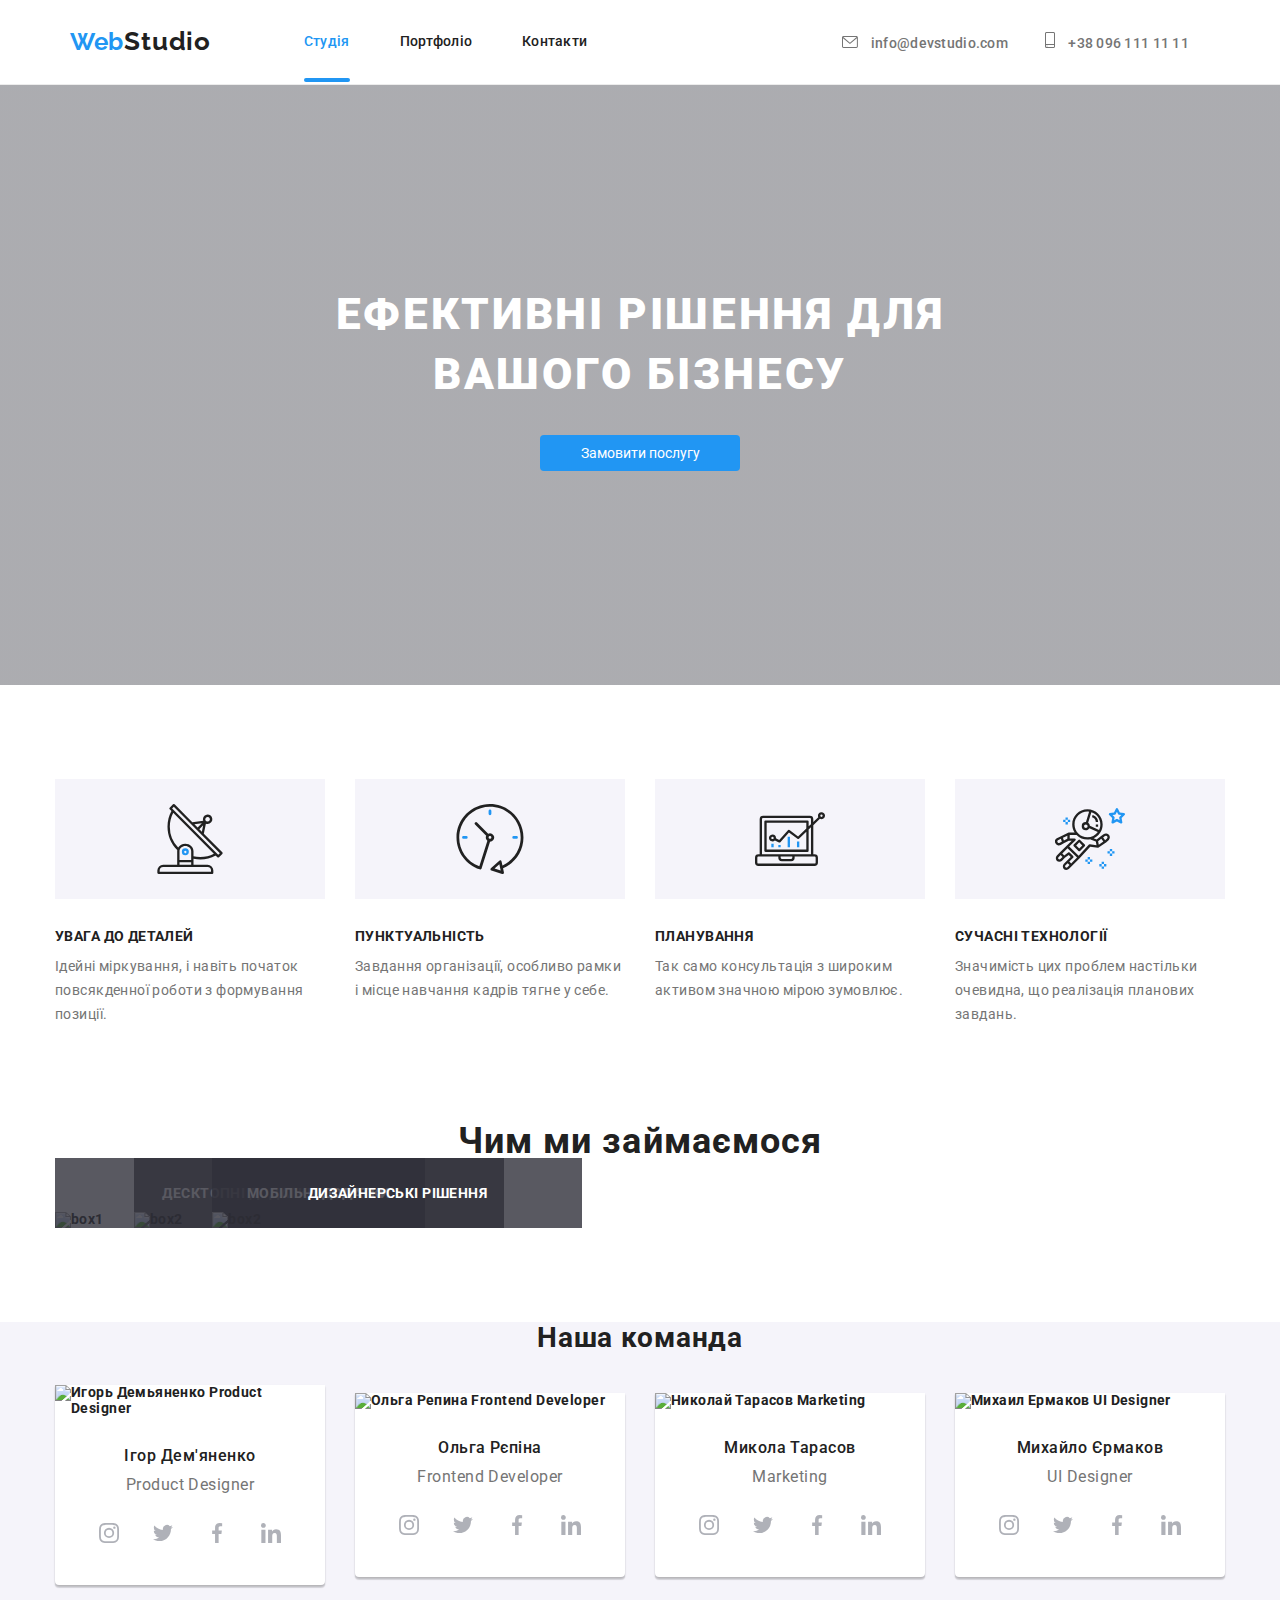
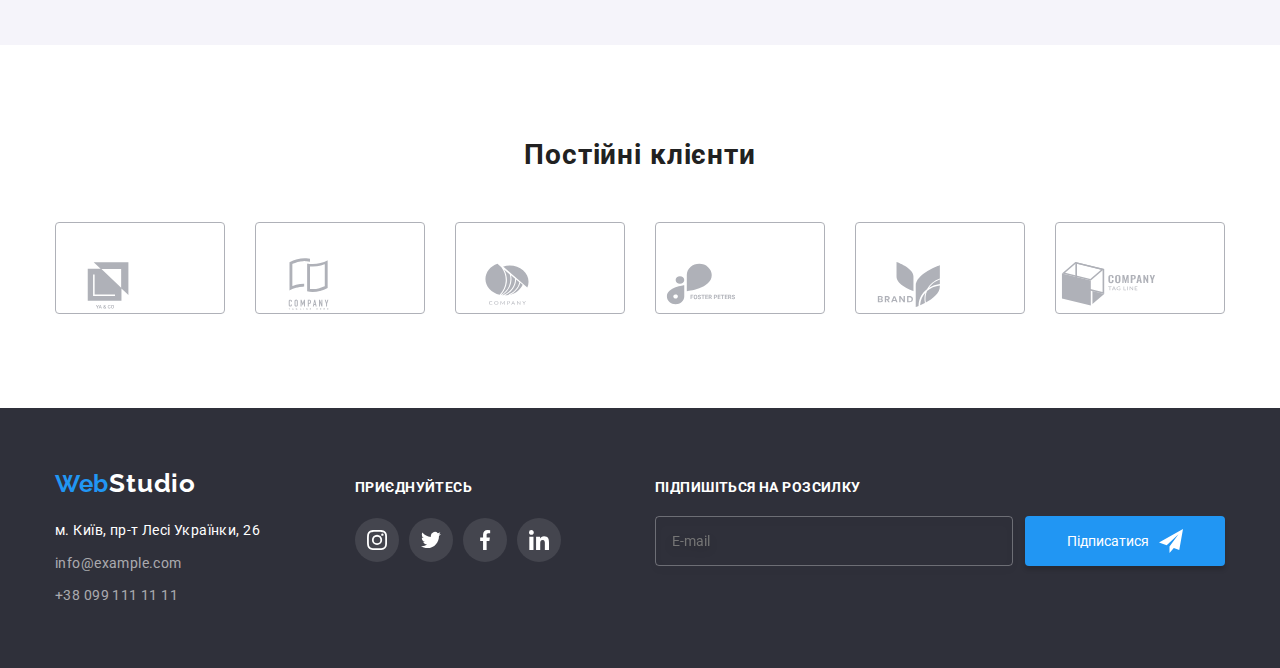
==== commit f3fee2dd: "change" ====
--- a/index.html
+++ b/index.html
@@ -6,30 +6,25 @@
     <meta name="viewport" content="width=device-width, initial-scale=1.0" />
     <link rel="preconnect" href="https://fonts.googleapis.com" />
     <link rel="preconnect" href="https://fonts.gstatic.com" crossorigin />
+
     <link
       href="https://fonts.googleapis.com/css2?family=Oleo+Script&family=Raleway:wght@700&family=Roboto:wght@400;500;700;900&display=swap"
       rel="stylesheet"
     />
+
     <link
       rel="stylesheet"
       href="https://cdnjs.cloudflare.com/ajax/libs/modern-normalize/0.6.0/modern-normalize.min.css"
     />
-    <!--<link
-      rel="stylesheet"
-      href="https://cdnjs.cloudflare.com/ajax/libs/animate.css/4.1.1/animate.min.css"
-    />
-    <link href="https://unpkg.com/aos@2.3.1/dist/aos.css" rel="stylesheet" />-->
-
-    <!--<link rel="stylesheet" href="./css/styles.css" />-->
     <link rel="stylesheet" href="css/main.min.css" />
     <title>WebStudio</title>
   </head>
   <!--Hero-->
   <body>
     <header class="header">
-      <div class="container main-nav">
+      <div class="main-nav container">
         <a class="logo__header title--color-dark" href="index.html" lang="en"
-          ><span class="current">Web</span>Studio</a
+          ><span class="current current__logo">Web</span>Studio</a
         >
         <button
           type="button"
@@ -158,19 +153,37 @@
           <ul class="work__list list">
             <li class="work__item item">
               <div class="work__title-label">
-                <img src="./images/box1.jpg" alt="box1" width="370" />
+                <picture>
+                  <source
+                    srcset="./images/box1.jpg 1x, ./images/box1-2x.jpg 2x"
+                    media="(min-width: 1200px)"
+                  />
+                  <img src="./images/box1.jpg" alt="box1" />
+                </picture>
                 <p class="work__text title--color-light">Десктопні додатки</p>
               </div>
             </li>
             <li class="work__item item">
               <div class="work__title-label">
-                <img src="./images/box2.jpg" alt="box2" width="370" />
+                <picture>
+                  <source
+                    srcset="./images/box2.jpg 1x, ./images/box2-2x.jpg 2x"
+                    media="(min-width: 1200px)"
+                  />
+                  <img src="./images/box2.jpg" alt="box2" />
+                </picture>
                 <p class="work__text title--color-light">Мобільні додатки</p>
               </div>
             </li>
             <li class="work__item item">
               <div class="work__title-label">
-                <img src="./images/box3.jpg" alt="box2" width="370" />
+                <picture>
+                  <source
+                    srcset="./images/box3.jpg 1x, ./images/box3-2x.jpg 2x"
+                    media="(min-width: 1200px)"
+                  />
+                  <img src="./images/box3.jpg" alt="box2" />
+                </picture>
                 <p class="work__text title--color-light">Дизайнерські рішення</p>
               </div>
             </li>
@@ -183,7 +196,21 @@
           <h2 class="team__title title--color-dark">Наша команда</h2>
           <ul class="team__list list">
             <li class="team__item">
-              <img src="./images/Игорь1.jpg" alt="Игорь Демьяненко Product Designer" width="270" />
+              <picture>
+                <source
+                  srcset="./images/igor.jpg 1x, ./images/igor-2x.jpg 2x"
+                  media="(min-width: 1200px)"
+                />
+                <source
+                  srcset="./images/igor-tab.jpg 1x, ./images/igor-tab-2x.jpg 2x"
+                  media="(min-width: 768px)"
+                />
+                <source
+                  srcset="./images/igor-mob.jpg 1x, ./images/igor-mob-2x.jpg 2x"
+                  media="(max-width: 767px)"
+                />
+                <img src="./images/igor.jpg" alt="Игорь Демьяненко Product Designer" />
+              </picture>
               <div class="team__name-img">
                 <h3 class="name">Ігор Дем'яненко</h3>
                 <p class="team__position">Product Designer</p>
@@ -220,7 +247,21 @@
               </div>
             </li>
             <li class="team__item">
-              <img src="./images/Ольга1.jpg" alt="Ольга Репина Frontend Developer" width="270" />
+              <picture>
+                <source
+                  srcset="./images/olga.jpg 1x, ./images/olga-2x.jpg 2x"
+                  media="(min-width: 1200px)"
+                />
+                <source
+                  srcset="./images/olga-tab.jpg 1x, ./images/olga-tab-2x.jpg 2x"
+                  media="(min-width: 768px)"
+                />
+                <source
+                  srcset="./images/olga-mob.jpg 1x, ./images/olga-mob-2x.jpg 2x"
+                  media="(max-width: 767px)"
+                />
+                <img src="./images/olga.jpg" alt="Ольга Репина Frontend Developer" />
+              </picture>
               <div class="team__name-img">
                 <h3 class="name">Ольга Рєпіна</h3>
                 <p class="team__position">Frontend Developer</p>
@@ -257,7 +298,21 @@
               </div>
             </li>
             <li class="team__item">
-              <img src="./images/Николай1.jpg" alt="Николай Тарасов Marketing" width="270" />
+              <picture>
+                <source
+                  srcset="./images/nikolai.jpg 1x, ./images/nikolai-2x.jpg 2x"
+                  media="(min-width: 1200px)"
+                />
+                <source
+                  srcset="./images/nikolai-tab.jpg 1x, ./images/nikolai-tab-2x.jpg 2x"
+                  media="(min-width: 768px)"
+                />
+                <source
+                  srcset="./images/nikolai-mob.jpg 1x, ./images/nikolai-mob-2x.jpg 2x"
+                  media="(max-width: 767px)"
+                />
+                <img src="./images/nikolai.jpg" alt="Николай Тарасов Marketing" />
+              </picture>
               <div class="team__name-img">
                 <h3 class="name">Микола Тарасов</h3>
                 <p class="team__position">Marketing</p>
@@ -294,7 +349,21 @@
               </div>
             </li>
             <li class="team__item">
-              <img src="./images/Михаил1.jpg" alt="Михаил Ермаков UI Designer" width="270" />
+              <picture>
+                <source
+                  srcset="./images/mihailo.jpg 1x, ./images/mihailo-2x.jpg 2x"
+                  media="(min-width: 1200px)"
+                />
+                <source
+                  srcset="./images/mihailo-tab.jpg 1x, ./images/mihailo-tab-2x.jpg 2x"
+                  media="(min-width: 768px)"
+                />
+                <source
+                  srcset="./images/mihailo-mob.jpg 1x, ./images/mihailo-mob-2x.jpg 2x"
+                  media="(max-width: 767px)"
+                />
+                <img src="./images/mihailo.jpg" alt="Михаил Ермаков UI Designer" />
+              </picture>
               <div class="team__name-img">
                 <h3 class="name">Михайло Єрмаков</h3>
                 <p class="team__position">UI Designer</p>
@@ -388,7 +457,8 @@
       <div class="container container-footer">
         <div class="container-contacts">
           <a class="site-logo-footer" href="index.html"
-            ><span class="current">Web</span><span class="secondary-current">Studio</span></a
+            ><span class="current current__logo">Web</span
+            ><span class="secondary-current">Studio</span></a
           >
           <address class="adress">
             <ul class="adress-list list">
@@ -528,9 +598,8 @@
               />
               <span class="icon-checkbox">
                 <svg class="icon-check" width="16" height="16">
-                  <use href="./images/symbol-defs icons.svg#icon-icon-check-1"></use></svg
-              ></span>
-              Погоджуюся з розсилкою та приймаю &nbsp;<a class="check-link" href="@"
+                  <use href="./images/symbol-defs icons.svg#icon-icon-check-1"></use></svg></span
+              >Погоджуюся з розсилкою та приймаю &nbsp;<a class="check-link" href="@"
                 >Умови договору</a
               >
             </label>
--- a/css/main.min.css
+++ b/css/main.min.css
@@ -1 +1 @@
-body{font-family:"Roboto",sans-serif;letter-spacing:.03em;font-size:14px;font-weight:700;line-height:1.14;color:#212121}img{display:block;max-width:100%;height:auto}input{color:#fff}.vissually-hidden{position:absolute;width:1px;height:1px;margin:-1px;border:0;padding:0;white-space:nowrap;-webkit-clip-path:inset(100%);clip-path:inset(100%);clip:rect(0 0 0 0);overflow:hidden}.button{display:block;margin-left:auto;margin-right:auto;padding:10px 24px;border-radius:4px;max-width:200px;text-align:center;border:none;background-color:#2196f3;color:#fff;cursor:pointer;font-family:inherit;-webkit-transition:background-color 250ms cubic-bezier(0.4, 0, 0.2, 1);transition:background-color 250ms cubic-bezier(0.4, 0, 0.2, 1)}@media screen and (min-width: 1200px){.button{min-width:200px;padding:10px 32px}}.button:hover,.button:focus{background-color:#188ce8}.container{margin-left:auto;margin-right:auto;padding-left:15px;padding-right:15px;width:100%}@media screen and (min-width: 480px){.container{max-width:480px}}@media screen and (min-width: 768px){.container{max-width:768px}}@media screen and (min-width: 1200px){.container{max-width:1200px}}.current{color:#2196f3;font-family:"Roboto",sans-serif;font-weight:700;font-size:26px;line-height:1.19;letter-spacing:.03em}.img{display:block;max-width:100%;height:auto;background:#fff;border:1px solid #eee}.link{color:#212121;text-decoration:none}.list{padding:0;margin:0;list-style:none}@media screen and (min-width: 1200px){.section{padding-top:94px;padding-bottom:94px}}.adress{margin-top:20px;font-style:normal}@media screen and (max-width: 767px){.adress-list{display:-webkit-box;display:-ms-flexbox;display:flex;-webkit-box-orient:vertical;-webkit-box-direction:normal;-ms-flex-direction:column;flex-direction:column;-webkit-box-align:center;-ms-flex-align:center;align-items:center}}@media screen and (min-width: 768px){.adress-list{display:-webkit-box;display:-ms-flexbox;display:flex;-webkit-box-orient:vertical;-webkit-box-direction:normal;-ms-flex-direction:column;flex-direction:column;-webkit-box-align:center;-ms-flex-align:center;align-items:center}}@media screen and (min-width: 1200px){.adress-list{display:block;-webkit-box-orient:vertical;-webkit-box-direction:normal;-ms-flex-direction:column;flex-direction:column}}@media screen and (min-width: 1200px){.adress-item{margin-bottom:9px}.adress-item:last-child{margin-bottom:0px}}.street{color:#fff;font-weight:400;font-size:14px;line-height:1.71;letter-spacing:.03em;text-decoration:none}.contacts{color:rgba(255,255,255,.6);font-weight:400;font-size:14px;line-height:1.71;letter-spacing:.03em;text-decoration:none}@media screen and (max-width: 767px){.container-social{width:100%;margin-bottom:60px}}@media screen and (min-width: 768px){.container-social{width:50%}}@media screen and (min-width: 1200px){.container-social{width:206px;margin-left:70px}}.social-text{margin-top:0px;margin-bottom:0px;width:206px;font-size:14px;line-height:1.14;letter-spacing:.03em;text-transform:uppercase;margin-right:0,auto;text-align:center;color:#fff}@media screen and (min-width: 1200px){.social-text{text-align:start}}.social-list{display:-webkit-box;display:-ms-flexbox;display:flex;gap:10px;margin-top:20px;-webkit-box-pack:center;-ms-flex-pack:center;justify-content:center;-webkit-box-align:center;-ms-flex-align:center;align-items:center}.soc-item{width:44px;height:44px}.soc-link{width:44px;height:44px;border-radius:50%;display:-webkit-box;display:-ms-flexbox;display:flex;-webkit-box-align:center;-ms-flex-align:center;align-items:center;-webkit-box-pack:center;-ms-flex-pack:center;justify-content:center;background:rgba(255,255,255,.1);-webkit-transition:background-color 250ms cubic-bezier(0.4, 0, 0.2, 1);transition:background-color 250ms cubic-bezier(0.4, 0, 0.2, 1)}.soc-link:hover,.soc-link:focus{background-color:#2196f3}.contact{margin-left:auto}.contact__list{display:-webkit-box;display:-ms-flexbox;display:flex;margin-right:50px;color:#757575;-webkit-box-align:center;-ms-flex-align:center;align-items:center;font-weight:500;font-size:14px;line-height:1.14;letter-spacing:.02em;-webkit-transition:color 250ms cubic-bezier(0.4, 0, 0.2, 1);transition:color 250ms cubic-bezier(0.4, 0, 0.2, 1)}@media screen and (max-width: 767px){.contact__list{display:none}}.contact .contact__list:last-child{margin-right:0px}@media screen and (min-width: 768px){.contact__list{-webkit-box-orient:vertical;-webkit-box-direction:normal;-ms-flex-direction:column;flex-direction:column}}.contact__mail-link,.contact__tel-link{display:-webkit-box;display:-ms-flexbox;display:flex;-webkit-box-align:center;-ms-flex-align:center;align-items:center;padding:22px 6px;color:#757575;font-weight:500;font-size:14px;line-height:1.14;letter-spacing:.02em;-webkit-transition:color 250ms cubic-bezier(0.4, 0, 0.2, 1);transition:color 250ms cubic-bezier(0.4, 0, 0.2, 1)}.contact__mail-link:hover,.contact__mail-link:focus,.contact__tel-link:hover,.contact__tel-link:focus{color:#2196f3}.contact__icon{fill:currentColor;margin-right:10px;background-position:center;background-size:contain}.contact__icon:hover,.contact__icon:focus{color:#2196f3}.customers-title{margin-top:0px;margin-bottom:50px;font-size:28px;line-height:1.17;text-align:center;letter-spacing:.03em;color:#212121}.customers-list{display:-webkit-box;display:-ms-flexbox;display:flex;-ms-flex-wrap:wrap;flex-wrap:wrap;gap:30px;-webkit-box-align:center;-ms-flex-align:center;align-items:center;-webkit-box-pack:center;-ms-flex-pack:center;justify-content:center;margin-bottom:60px}.customers-item{width:calc((100% - 30px)/2)}@media screen and (min-width: 768px){.customers-item{width:calc((100% - 180px)/3)}}@media screen and (min-width: 1200px){.customers-item{width:170px}}.clients-link{width:100%;height:92px;display:-webkit-box;display:-ms-flexbox;display:flex;-webkit-box-align:center;-ms-flex-align:center;align-items:center;-webkit-box-pack:center;-ms-flex-pack:center;justify-content:center;border:1px solid #afb1b8;color:#afb1b8;border-radius:4px;-webkit-transition:border-color 250ms cubic-bezier(0.4, 0, 0.2, 1),color 250ms cubic-bezier(0.4, 0, 0.2, 1);transition:border-color 250ms cubic-bezier(0.4, 0, 0.2, 1),color 250ms cubic-bezier(0.4, 0, 0.2, 1)}.clients-link:hover,.clients-link:focus{border-color:#2196f3;color:#2196f3}.clients-icon{fill:currentColor}.feature__list{width:270px}.feature{padding-top:60px;padding-bottom:60px;display:-webkit-box;display:-ms-flexbox;display:flex;-ms-flex-wrap:wrap;flex-wrap:wrap;gap:30px}@media screen and (min-width: 1200px){.feature{padding-top:94px;padding-bottom:94px}}.feature .title{margin-top:30px;font-weight:700;font-size:14px;line-height:1.14;text-align:center;letter-spacing:.03em;text-transform:uppercase}@media screen and (max-width: 767px){.feature .title{text-align:center}}@media screen and (min-width: 768px){.feature .feature__list-astronaut,.feature .feature__list-diagram,.feature .feature__list-clock,.feature .feature__list-antenna{width:calc((100% - 30px)/2)}}@media screen and (min-width: 1200px){.feature .feature__list-astronaut,.feature .feature__list-diagram,.feature .feature__list-clock,.feature .feature__list-antenna{width:calc((100% - 90px)/4)}}.feature .text{margin-top:10px;margin-bottom:0px;color:#757575;font-weight:400;font-size:14px;line-height:1.71;letter-spacing:.03em}.feature__item{display:-webkit-box;display:-ms-flexbox;display:flex;-webkit-box-pack:center;-ms-flex-pack:center;justify-content:center;-webkit-box-align:center;-ms-flex-align:center;align-items:center;width:100%;height:auto;background-color:#f5f4fa}.filter{display:-webkit-box;display:-ms-flexbox;display:flex;-ms-flex-wrap:wrap;flex-wrap:wrap;-webkit-column-gap:8px;-moz-column-gap:8px;column-gap:8px;row-gap:15px;margin-top:60px;margin-bottom:40px}@media screen and (min-width: 768px){.filter{-webkit-box-pack:center;-ms-flex-pack:center;justify-content:center}}.button-filter-all{padding:6px 22px;text-align:center;border:none;color:#fff;background-color:#2196f3;cursor:pointer;border-radius:4px;font-family:inherit;-webkit-transition:-webkit-box-shadow 250ms cubic-bezier(0.4, 0, 0.2, 1);transition:-webkit-box-shadow 250ms cubic-bezier(0.4, 0, 0.2, 1);transition:box-shadow 250ms cubic-bezier(0.4, 0, 0.2, 1);transition:box-shadow 250ms cubic-bezier(0.4, 0, 0.2, 1), -webkit-box-shadow 250ms cubic-bezier(0.4, 0, 0.2, 1)}.button-filter-all:hover,.button-filter-all:focus{-webkit-box-shadow:0px 3px 1px rgba(0,0,0,.1),0px 1px 2px rgba(0,0,0,.08),0px 2px 2px rgba(0,0,0,.12);box-shadow:0px 3px 1px rgba(0,0,0,.1),0px 1px 2px rgba(0,0,0,.08),0px 2px 2px rgba(0,0,0,.12)}.button-filter{padding:6px 22px;border:none;cursor:pointer;font-family:inherit;border-radius:4px;color:#212121;background-color:#f5f4fa;-webkit-transition:color 250ms cubic-bezier(0.4, 0, 0.2, 1),background-color 250ms cubic-bezier(0.4, 0, 0.2, 1),-webkit-box-shadow 250ms 250ms cubic-bezier(0.4, 0, 0.2, 1);transition:color 250ms cubic-bezier(0.4, 0, 0.2, 1),background-color 250ms cubic-bezier(0.4, 0, 0.2, 1),-webkit-box-shadow 250ms 250ms cubic-bezier(0.4, 0, 0.2, 1);transition:color 250ms cubic-bezier(0.4, 0, 0.2, 1),background-color 250ms cubic-bezier(0.4, 0, 0.2, 1),box-shadow 250ms 250ms cubic-bezier(0.4, 0, 0.2, 1);transition:color 250ms cubic-bezier(0.4, 0, 0.2, 1),background-color 250ms cubic-bezier(0.4, 0, 0.2, 1),box-shadow 250ms 250ms cubic-bezier(0.4, 0, 0.2, 1),-webkit-box-shadow 250ms 250ms cubic-bezier(0.4, 0, 0.2, 1)}.button-filter:hover,.button-filter:focus{border:none;cursor:pointer;font-family:inherit;border-radius:4px;color:#fff;background-color:#2196f3;-webkit-box-shadow:0px 3px 1px rgba(0,0,0,.1),0px 1px 2px rgba(0,0,0,.08),0px 2px 2px rgba(0,0,0,.12);box-shadow:0px 3px 1px rgba(0,0,0,.1),0px 1px 2px rgba(0,0,0,.08),0px 2px 2px rgba(0,0,0,.12)}.footer{padding-top:60px;padding-bottom:60px;background-color:#2f303a}@media screen and (max-width: 767px){.container-footer{display:-webkit-box;display:-ms-flexbox;display:flex;-webkit-box-orient:vertical;-webkit-box-direction:normal;-ms-flex-direction:column;flex-direction:column;-webkit-box-align:center;-ms-flex-align:center;align-items:center}}@media screen and (max-width: 1199px){.container-footer{display:-webkit-box;display:-ms-flexbox;display:flex;-ms-flex-wrap:wrap;flex-wrap:wrap;text-align:center;-webkit-box-align:baseline;-ms-flex-align:baseline;align-items:baseline}}@media screen and (min-width: 1200px){.container-footer{display:-webkit-box;display:-ms-flexbox;display:flex;aign-items:baseline}}@media screen and (max-width: 767px){.container-contacts{margin:0 auto 60px}}@media screen and (min-width: 768px){.container-contacts,.container-social{-ms-flex-preferred-size:50%;flex-basis:50%;margin-bottom:60px}}.site-logo-footer{color:rgba(0,0,0,0)}@media screen and (max-width: 767px){.site-logo-footer{font-family:"Raleway",sans-serif;font-weight:700;font-size:24px;line-height:1.17;letter-spacing:.03em;text-align:center}}@media screen and (min-width: 1200px){.site-logo-footer{font-family:"Raleway",sans-serif;font-weight:700;font-size:26px;line-height:1.19;letter-spacing:.03em;text-align:left;text-decoration:none}}.secondary-current{color:#fff;font-family:"Raleway",sans-serif;font-weight:700;font-size:26px;line-height:1.19;letter-spacing:.03em}.modal-form{width:448px;height:342px;margin-bottom:10px}.form-label{padding-bottom:2px;font-weight:400;font-size:12px;line-height:1.16px;color:#757575}.form-field:not(:last-child){margin-bottom:0}.modal-input{position:relative;margin-bottom:10px;margin-top:4px}.form-input{width:100%;height:40px;padding:0 0 0 42px;font-weight:400;font-size:16px;line-height:1;color:#757575;border:1px solid rgba(33,33,33,.2);border-radius:4px;outline:rgba(0,0,0,0);-webkit-transition:border 250ms cubic-bezier(0.4, 0, 0.2, 1);transition:border 250ms cubic-bezier(0.4, 0, 0.2, 1)}.form-input:focus{border-color:#2196f3}.modal-icon{position:absolute;left:12px;top:50%;fill:#212121;-webkit-transform:translateY(-50%);transform:translateY(-50%);-webkit-transition:fill 250ms cubic-bezier(0.4, 0, 0.2, 1);transition:fill 250ms cubic-bezier(0.4, 0, 0.2, 1)}.form-input:focus+.modal-icon{fill:#2196f3}.form-text{width:100%;height:120px;margin-top:4px;border-radius:4px;resize:none;padding:12px 16px;font-weight:400;font-size:12px;line-height:1.16;color:rgba(117,117,117,.5);border:1px solid rgba(33,33,33,.2);border-radius:4px;outline:rgba(0,0,0,0);-webkit-transition:border 250ms cubic-bezier(0.4, 0, 0.2, 1);transition:border 250ms cubic-bezier(0.4, 0, 0.2, 1)}.form-text:focus{border-color:#2196f3}.form-text:focus:placeholder{font-weight:400;font-size:12px;line-height:1.16;letter-spacing:.01em;color:rgba(117,117,117,.5)}.check-text{position:relative;display:-webkit-box;display:-ms-flexbox;display:flex;-webkit-box-align:center;-ms-flex-align:center;align-items:center;-webkit-box-pack:center;-ms-flex-pack:center;justify-content:center;margin-top:20px;font-weight:400;font-size:14px;line-height:1.71;color:#757575}.icon-checkbox{display:inline-block;width:16px;height:15px;margin-right:10px;border:2px solid #212121;border-radius:2px;-webkit-transition:background-color 250ms cubic-bezier(0.4, 0, 0.2, 1),border-color 250ms cubic-bezier(0.4, 0, 0.2, 1);transition:background-color 250ms cubic-bezier(0.4, 0, 0.2, 1),border-color 250ms cubic-bezier(0.4, 0, 0.2, 1)}.modal-check:focus+.icon-checkbox{border-color:2px solid var(--current-color)}.modal-check:checked+.icon-checkbox{background-color:#2196f3;border:#2196f3}.icon-check{position:absolute;display:block;width:16px;height:15px;top:50%;opacity:0;margin-right:8px;border-radius:2px;-webkit-transform:translateY(-50%);transform:translateY(-50%);-webkit-transition:background-color 250ms cubic-bezier(0.4, 0, 0.2, 1),border-color 250ms cubic-bezier(0.4, 0, 0.2, 1);transition:background-color 250ms cubic-bezier(0.4, 0, 0.2, 1),border-color 250ms cubic-bezier(0.4, 0, 0.2, 1)}.modal-check:checked+.icon-checkbox .icon-check{opacity:1}.check-link{color:#2196f3}.button-check{display:block;margin-left:auto;margin-right:auto;margin-top:20px;padding:10px 52px;border-radius:4px;min-width:200px;text-align:center;border:none;cursor:pointer;font-size:16px;line-height:1.88;letter-spacing:.06em;color:#fff;background-color:#2196f3;-webkit-box-shadow:0px 4px 4px rgba(0,0,0,.15);box-shadow:0px 4px 4px rgba(0,0,0,.15);-webkit-transition:background-color 250ms cubic-bezier(0.4, 0, 0.2, 1);transition:background-color 250ms cubic-bezier(0.4, 0, 0.2, 1)}.button-check:hover,.button-check:focus{background-color:#188ce8}.header{border-bottom:1px solid #ececec;background-color:#fff}.header .main-nav{position:relative;display:-webkit-box;display:-ms-flexbox;display:flex;-webkit-box-align:center;-ms-flex-align:center;align-items:center}.menu-btn{display:-webkit-inline-box;display:-ms-inline-flexbox;display:inline-flex;margin-top:10px;margin-right:15px;padding:0;border:none;background-color:rgba(0,0,0,0)}@media screen and (min-width: 768px){.menu-btn{display:none}}.icone-close,.icon-menu{padding:10px}.menu-btn .icon-close{display:none}.menu-btn.is-open .icon-close{display:block}.menu-btn.is-open .icon-menu{display:none}@media screen and (max-width: 767px){.menu{display:none;position:absolute;top:100%;left:0;width:100%;height:100vh;background-color:#fff;-webkit-box-shadow:0px 4px 8px rgba(0,0,0,.04),0px 2px 4px rgba(0,0,0,.08),0px 1px 3px rgba(0,0,0,.16);box-shadow:0px 4px 8px rgba(0,0,0,.04),0px 2px 4px rgba(0,0,0,.08),0px 1px 3px rgba(0,0,0,.16)}.menu.is-open{display:block}}@media screen and (max-width: 767px){.mobile-soc{display:none}}@media screen and (min-width: 768px){.mobile-soc{display:none}}.backdrop{position:fixed;top:0;width:100%;height:100%;background:rgba(0,0,0,.2);-webkit-transition:opacity 250ms cubic-bezier(0.4, 0, 0.2, 1),visibility 250ms cubic-bezier(0.4, 0, 0.2, 1);transition:opacity 250ms cubic-bezier(0.4, 0, 0.2, 1),visibility 250ms cubic-bezier(0.4, 0, 0.2, 1);padding:94px,15px;overflow-y:scroll}.is-hidden{visibility:hidden;opacity:0;pointer-events:none}.modal{max-width:528px;width:100%;min-height:609px;background:#fff;-webkit-box-shadow:0px 3px 1px rgba(0,0,0,.1),0px 1px 2px rgba(0,0,0,.08),0px 2px 2px rgba(0,0,0,.12);box-shadow:0px 3px 1px rgba(0,0,0,.1),0px 1px 2px rgba(0,0,0,.08),0px 2px 2px rgba(0,0,0,.12);border-radius:4px;padding:40px}@media screen and (min-width: 1200px){.modal{position:absolute;top:50%;left:50%;width:528px;min-height:581px;-webkit-transform:translate(-50%, -50%) scale(1);transform:translate(-50%, -50%) scale(1);-webkit-transition:-webkit-transform 250ms cubic-bezier(0.4, 0, 0.2, 1);transition:-webkit-transform 250ms cubic-bezier(0.4, 0, 0.2, 1);transition:transform 250ms cubic-bezier(0.4, 0, 0.2, 1);transition:transform 250ms cubic-bezier(0.4, 0, 0.2, 1), -webkit-transform 250ms cubic-bezier(0.4, 0, 0.2, 1)}}.backdrop.is-hidden .modal{-webkit-transform:translate(-50%, -50%) scale(0);transform:translate(-50%, -50%) scale(0)}.modal-close{position:absolute;right:8px;top:8px;width:30px;height:30px;background:rgba(0,0,0,0);border:1px solid rgba(0,0,0,.1);border-radius:50%;display:-webkit-box;display:-ms-flexbox;display:flex;-webkit-box-align:center;-ms-flex-align:center;align-items:center;justify-items:center;cursor:pointer;-webkit-transition:color 250ms cubic-bezier(0.4, 0, 0.2, 1);transition:color 250ms cubic-bezier(0.4, 0, 0.2, 1);fill:currentColor}.modal-close:hover,.modal-close:focus{color:#2196f3}.modal-title{margin-top:0px;margin-bottom:12px;font-weight:700;font-size:20px;line-height:1.15;text-align:center;color:#212121}@media screen and (min-width: 768px){.menu-container{display:-webkit-box;display:-ms-flexbox;display:flex}}.navigation,.navigation__list{display:-webkit-box;display:-ms-flexbox;display:flex}@media screen and (max-width: 767px){.navigation,.navigation__list{display:none}}.navigation .link,.navigation__list .link{display:block;padding-top:32px;padding-bottom:32px}.navigation .current-item,.navigation__list .current-item{color:#2196f3;font-size:14px;line-height:1.14}.navigation .navigation__link,.navigation__list .navigation__link{color:#212121;font-weight:500;font-size:14px;line-height:1.14;letter-spacing:.02em;-webkit-transition:color 250ms cubic-bezier(0.4, 0, 0.2, 1);transition:color 250ms cubic-bezier(0.4, 0, 0.2, 1)}.navigation .navigation__link:hover,.navigation .navigation__link:focus,.navigation__list .navigation__link:hover,.navigation__list .navigation__link:focus{color:#2196f3}.navigation__item-menu{margin-right:50px}.navigation__item-menu:last-child{margin-right:0px}.main-nav>.logo__header{margin-right:93px;padding-top:24px;padding-bottom:25px;font-family:"Raleway",sans-serif;font-weight:700;font-size:26px;line-height:1.19;letter-spacing:.03em;text-align:left;text-decoration:none}.active{position:relative}.active:after{position:absolute;left:0;bottom:0;content:"";width:100%;height:4px;border-radius:2px;background-color:#2196f3}@media screen and (max-width: 767px){.container-online{width:100%}}@media screen and (max-width: 1199px){.container-online{margin:0 auto}}@media screen and (min-width: 1200px){.container-online{width:570px;height:86px;margin-left:auto}}.online-title{font-weight:700;font-size:14px;line-height:1.14;letter-spacing:.03em;text-transform:uppercase;color:#fff;margin-top:0;margin-bottom:20px}@media screen and (min-width: 1200px){.online-title{-webkit-box-pack:start;-ms-flex-pack:start;justify-content:flex-start}}.online-form{display:-webkit-box;display:-ms-flexbox;display:flex}@media screen and (max-width: 767px){.online-form{-webkit-box-orient:vertical;-webkit-box-direction:normal;-ms-flex-direction:column;flex-direction:column}}@media screen and (max-width: 1199px){.online-form{-webkit-box-orient:vertical;-webkit-box-direction:normal;-ms-flex-direction:column;flex-direction:column}}@media screen and (min-width: 1200px){.online-form{-webkit-box-pack:end;-ms-flex-pack:end;justify-content:flex-end}}.online-input{border:1px solid rgba(255,255,255,.3);-webkit-filter:drop-shadow(0px 4px 4px rgba(0, 0, 0, 0.15));filter:drop-shadow(0px 4px 4px rgba(0, 0, 0, 0.15));border-radius:4px;background-color:rgba(0,0,0,0)}@media screen and (max-width: 767px){.online-input{width:100%;height:50px;margin-bottom:20px}}@media screen and (min-width: 768px){.online-input{width:450px;height:50px;margin-bottom:20px}}@media screen and (min-width: 1200px){.online-input{width:570px;height:50px;padding-left:16px;padding-top:15px;padding-bottom:15px;margin-right:12px}}.online-input:placeholder{width:100%;font-weight:400;font-size:16px;line-height:1.26;letter-spacing:.03em;color:rgba(255,255,255,.6)}.online-input:focus{border-color:#fff}.online-inputt:focus::-webkit-input-placeholder{color:#fff}.online-inputt:focus::-moz-placeholder{color:#fff}.online-inputt:focus:-ms-input-placeholder{color:#fff}.online-inputt:focus::-ms-input-placeholder{color:#fff}.online-inputt:focus::placeholder{color:#fff}.online-button{display:-webkit-box;display:-ms-flexbox;display:flex;-webkit-box-align:center;-ms-flex-align:center;align-items:center;-webkit-box-pack:center;-ms-flex-pack:center;justify-content:center;text-align:center;padding:10px 28px;border-radius:4px;max-width:200px;margin:0 auto;border:none;-webkit-box-shadow:0px 4px 4px rgba(0,0,0,.15);box-shadow:0px 4px 4px rgba(0,0,0,.15);background-color:#2196f3;color:#fff;cursor:pointer;font-family:inherit;-webkit-transition:background-color 250ms cubic-bezier(0.4, 0, 0.2, 1);transition:background-color 250ms cubic-bezier(0.4, 0, 0.2, 1)}.online-button:hover,.online-button:focus{background-color:#188ce8}@media screen and (min-width: 1200px){.online-button{min-width:200px;height:50px}}.online-icon{margin-left:10px;margin-right:0}.flex-filter{margin-bottom:50px}.project{display:-webkit-box;display:-ms-flexbox;display:flex;-ms-flex-wrap:wrap;flex-wrap:wrap;gap:30px;margin:0px;padding:0px}.project-list{max-width:450px;margin-bottom:60px;color:#212121;font-size:18px;line-height:2;letter-spacing:.06em}@media screen and (min-width: 768px){.project-list{width:calc((100% - 30px)/2)}}@media screen and (min-width: 1200px){.project-list{width:calc((100% - 60px)/3)}}.project-top-list{position:relative;overflow:hidden}.top-text{position:absolute;top:0;left:0;width:100%;height:100%;padding:63px 24px;margin:0;font-weight:400;font-size:18px;line-height:1.56;color:#fff;background-color:rgba(33,150,243,.9);-webkit-transform:translateY(100%);transform:translateY(100%);-webkit-transition:-webkit-transform 250ms linear;transition:-webkit-transform 250ms linear;transition:transform 250ms linear;transition:transform 250ms linear, -webkit-transform 250ms linear}.project-list:hover .top-text{-webkit-transform:translateY(0);transform:translateY(0)}.project-img{text-decoration:none;-webkit-transition:-webkit-box-shadow 250ms cubic-bezier(0.4, 0, 0.2, 1);transition:-webkit-box-shadow 250ms cubic-bezier(0.4, 0, 0.2, 1);transition:box-shadow 250ms cubic-bezier(0.4, 0, 0.2, 1);transition:box-shadow 250ms cubic-bezier(0.4, 0, 0.2, 1), -webkit-box-shadow 250ms cubic-bezier(0.4, 0, 0.2, 1)}.project-img:hover,.project-img:focus{-webkit-box-shadow:0px 3px 1px rgba(0,0,0,.1),0px 1px 2px rgba(0,0,0,.08),0px 2px 2px rgba(0,0,0,.12);box-shadow:0px 3px 1px rgba(0,0,0,.1),0px 1px 2px rgba(0,0,0,.08),0px 2px 2px rgba(0,0,0,.12)}@media screen and (min-width: 768px){.project-img{display:-webkit-box;display:-ms-flexbox;display:flex;-webkit-box-orient:vertical;-webkit-box-direction:normal;-ms-flex-direction:column;flex-direction:column;height:100%}}.project-list-title{border-right:1px solid #eee;border-bottom:1px solid #eee;border-left:1px solid #eee;padding:20px 24px;-webkit-box-flex:1;-ms-flex-positive:1;flex-grow:1}.project-title{margin:0px;margin-bottom:4px;color:#212121;font-weight:700;font-size:18px;line-height:2;letter-spacing:.06em}.project-text{margin:0px;color:#757575;font-weight:400;font-size:16px;line-height:1.88;letter-spacing:.03em}.team__socials{display:-webkit-box;display:-ms-flexbox;display:flex;-webkit-box-pack:center;-ms-flex-pack:center;justify-content:center;gap:10px;margin-top:16px}.team__social-link{width:44px;height:44px;border-radius:50%;display:-webkit-box;display:-ms-flexbox;display:flex;-webkit-box-align:center;-ms-flex-align:center;align-items:center;-webkit-box-pack:center;-ms-flex-pack:center;justify-content:center;color:#afb1b8;-webkit-transition:color 250ms cubic-bezier(0.4, 0, 0.2, 1),background-color 250ms cubic-bezier(0.4, 0, 0.2, 1);transition:color 250ms cubic-bezier(0.4, 0, 0.2, 1),background-color 250ms cubic-bezier(0.4, 0, 0.2, 1)}.team__social-link:hover,.team__social-link:focus{background-color:#2196f3;color:#fff}.team__social-network{width:44px;height:44px}.team__social-icon{fill:currentColor}.team{padding-top:60px;padding-bottom:60px;background-color:#f5f4fa}.title{margin-top:0px;margin-bottom:0px}.team__title{margin-top:0;margin-bottom:30px;font-size:28px;line-height:1.17;text-align:center;letter-spacing:.03em}.title--color-dark{color:#212121}.team__list{display:-webkit-box;display:-ms-flexbox;display:flex;-ms-flex-wrap:wrap;flex-wrap:wrap;gap:30px;-webkit-box-pack:center;-ms-flex-pack:center;justify-content:center;-webkit-box-align:center;-ms-flex-align:center;align-items:center}.team__item{background-color:#fff;-webkit-box-shadow:0px 3px 1px rgba(0,0,0,.1),0px 1px 2px rgba(0,0,0,.08),0px 2px 2px rgba(0,0,0,.12);box-shadow:0px 3px 1px rgba(0,0,0,.1),0px 1px 2px rgba(0,0,0,.08),0px 2px 2px rgba(0,0,0,.12);border-radius:0px 0px 4px 4px}@media screen and (min-width: 768px){.team__item{width:calc((100% - 30px)/2)}}@media screen and (min-width: 1200px){.team__item{width:calc((100% - 90px)/4)}}.team__item img{width:auto}.team__name-img{padding-top:30px;padding-bottom:30px}.name{margin-top:0px;margin-bottom:10px;color:#212121;font-weight:500;font-size:16px;line-height:1.18;text-align:center;letter-spacing:.03em}.team__position{margin:0px;color:#757575;font-weight:400;font-size:16px;line-height:1.18;text-align:center;letter-spacing:.03em}.section__title-main{background-image:-webkit-gradient(linear, left top, left bottom, from(rgba(47, 48, 58, 0.4)), to(rgba(47, 48, 58, 0.4))),url(../images/hero.jpg);background-image:linear-gradient(rgba(47, 48, 58, 0.4), rgba(47, 48, 58, 0.4)),url(../images/hero.jpg);background-repeat:no-repeat;background-position:center;background-size:cover}@media screen and (max-width: 767px){.section__title-main{width:100%;padding:118px 0px}}@media screen and (min-width: 768px){.section__title-main{padding:118px 0}}@media screen and (min-width: 1200px){.section__title-main{max-width:1600px;height:600px;margin-left:auto;margin-right:auto;padding:200px 0}}.container__title-main{margin-left:auto;margin-right:auto;margin-bottom:0px;padding-left:15px;padding-right:15px;max-width:100%}@media screen and (min-width: 768px){.container__title-main{width:768px}}@media screen and (min-width: 1200px){.container__title-main{width:1200px}}.main__title{margin-top:0;margin-bottom:30px;margin-left:auto;margin-right:auto;font-family:"Roboto","Roboto",sans-serif;font-weight:900;font-size:22px;line-height:1.61;letter-spacing:.06em;text-align:center;text-transform:uppercase}@media screen and (min-width: 480px){.main__title{font-size:26px;line-height:1.61;max-width:360px}}@media screen and (min-width: 768px){.main__title{max-width:360px}}@media screen and (min-width: 1200px){.main__title{max-width:696px;font-size:44px;line-height:1.36}}.title{margin-top:0px;margin-bottom:0px}.title--color-light{color:#fff}.work{padding-top:0px;padding-bottom:94px}@media screen and (max-width: 1199px){.work{display:none}}.work__list{display:-webkit-box;display:-ms-flexbox;display:flex;-webkit-column-gap:30px;-moz-column-gap:30px;column-gap:30px;text-decoration:none}.work__item{display:block}.work__title-label{position:relative;bottom:0}.work__text{position:absolute;bottom:0;padding-top:27px;padding-bottom:27px;margin:0;height:70px;width:370px;font-size:14px;line-height:16px;text-align:center;letter-spacing:.03em;text-transform:uppercase;background:rgba(47,48,58,.8)}.about-work{margin-top:0px;margin-bottom:50px;font-weight:700;font-size:36px;line-height:1.16;text-align:center;letter-spacing:.03em}/*# sourceMappingURL=main.min.css.map */+body{font-family:"Roboto",sans-serif;letter-spacing:.03em;font-size:14px;font-weight:700;line-height:1.14;color:#212121}img{display:block;max-width:100%;height:auto}input{color:#fff}.vissually-hidden{position:absolute;width:1px;height:1px;margin:-1px;border:0;padding:0;white-space:nowrap;-webkit-clip-path:inset(100%);clip-path:inset(100%);clip:rect(0 0 0 0);overflow:hidden}.button{display:block;margin-left:auto;margin-right:auto;padding:10px 24px;border-radius:4px;max-width:200px;text-align:center;border:none;background-color:#2196f3;color:#fff;cursor:pointer;font-family:inherit;-webkit-transition:background-color 250ms cubic-bezier(0.4, 0, 0.2, 1);transition:background-color 250ms cubic-bezier(0.4, 0, 0.2, 1)}@media screen and (min-width: 1200px){.button{min-width:200px;padding:10px 32px}}.button:hover,.button:focus{background-color:#188ce8}.container{margin-left:auto;margin-right:auto;padding-left:15px;padding-right:15px;width:100%}@media screen and (min-width: 480px){.container{max-width:480px}}@media screen and (min-width: 768px){.container{max-width:768px}}@media screen and (min-width: 1200px){.container{max-width:1200px}}.current{color:#2196f3;font-family:"Roboto",sans-serif;font-weight:700;font-size:26px;line-height:1.19;letter-spacing:.03em}.current__logo{font-family:"Raleway",sans-serif;font-weight:700;font-size:24px;line-height:1.16;letter-spacing:.03em;color:#2196f3}.img{display:block;max-width:100%;height:auto;background:#fff;border:1px solid #eee}.link{color:#212121;text-decoration:none}.list{display:-webkit-box;display:-ms-flexbox;display:flex;padding:0;margin:0;list-style:none}.section{padding-top:60px;padding-bottom:60px}@media screen and (min-width: 1200px){.section{padding-top:94px;padding-bottom:94px}}.adress{margin-top:20px;font-style:normal}@media screen and (max-width: 767px){.adress-list{display:-webkit-box;display:-ms-flexbox;display:flex;-webkit-box-orient:vertical;-webkit-box-direction:normal;-ms-flex-direction:column;flex-direction:column;-webkit-box-align:center;-ms-flex-align:center;align-items:center}}@media screen and (min-width: 768px){.adress-list{display:-webkit-box;display:-ms-flexbox;display:flex;-webkit-box-orient:vertical;-webkit-box-direction:normal;-ms-flex-direction:column;flex-direction:column;-webkit-box-align:center;-ms-flex-align:center;align-items:center}}@media screen and (min-width: 1200px){.adress-list{display:block;-webkit-box-orient:vertical;-webkit-box-direction:normal;-ms-flex-direction:column;flex-direction:column}}@media screen and (min-width: 1200px){.adress-item{margin-bottom:9px}.adress-item:last-child{margin-bottom:0px}}.street{color:#fff;font-weight:400;font-size:14px;line-height:1.71;letter-spacing:.03em;text-decoration:none}.contacts{color:rgba(255,255,255,.6);font-weight:400;font-size:14px;line-height:1.71;letter-spacing:.03em;text-decoration:none}@media screen and (max-width: 767px){.container-social{margin-bottom:0;width:100%}}@media screen and (min-width: 768px){.container-social{width:50%}}@media screen and (min-width: 1200px){.container-social{width:auto;margin-right:auto}}.social-text{font-size:14px;line-height:1.14;letter-spacing:.03em;text-transform:uppercase;color:#fff}@media screen and (max-width: 767px){.social-text{text-align:center;margin-left:auto;margin-right:auto;margin-bottom:20px}}@media screen and (min-width: 768px){.social-text{text-align:start;margin-top:0px;margin-left:auto;margin-right:auto;margin-bottom:20px}}@media screen and (min-width: 1200px){.social-text{text-align:start;padding-top:12px;margin-bottom:-10px}}.social-list{display:-webkit-box;display:-ms-flexbox;display:flex;gap:10px;margin-right:auto;margin-left:0;padding:0;-webkit-box-align:center;-ms-flex-align:center;align-items:center;-webkit-box-pack:center;-ms-flex-pack:center;justify-content:center}@media screen and (min-width: 768px){.social-list{-webkit-box-pack:start;-ms-flex-pack:start;justify-content:flex-start}}.soc-link{width:44px;height:44px;padding:0;border-radius:50%;display:-webkit-box;display:-ms-flexbox;display:flex;-webkit-box-align:center;-ms-flex-align:center;align-items:center;-webkit-box-pack:center;-ms-flex-pack:center;justify-content:center;background:rgba(255,255,255,.1);-webkit-transition:background-color 250ms cubic-bezier(0.4, 0, 0.2, 1);transition:background-color 250ms cubic-bezier(0.4, 0, 0.2, 1)}.soc-link:hover,.soc-link:focus{background-color:#2196f3}@media screen and (max-width: 767px){.contact{display:-webkit-box;display:-ms-flexbox;display:flex;-webkit-box-orient:vertical;-webkit-box-direction:reverse;-ms-flex-direction:column-reverse;flex-direction:column-reverse;-webkit-box-pack:justify;-ms-flex-pack:justify;justify-content:space-between;gap:32px;margin:64px 0}}@media screen and (min-width: 768px){.contact{display:-webkit-box;display:-ms-flexbox;display:flex;-webkit-box-orient:vertical;-webkit-box-direction:normal;-ms-flex-direction:column;flex-direction:column;gap:10px;margin-left:auto;margin-right:0px}}@media screen and (min-width: 1200px){.contact{display:-webkit-box;display:-ms-flexbox;display:flex;-webkit-box-orient:horizontal;-webkit-box-direction:normal;-ms-flex-direction:row;flex-direction:row;margin-left:auto;-webkit-box-align:end;-ms-flex-align:end;align-items:flex-end}}.contact__list{color:#757575;font-weight:500;font-size:14px;line-height:1.14;letter-spacing:.02em;-webkit-transition:color 250ms cubic-bezier(0.4, 0, 0.2, 1);transition:color 250ms cubic-bezier(0.4, 0, 0.2, 1)}.contact .contact__list:last-child{margin-right:0px}@media screen and (min-width: 768px){.contact__list{margin-left:auto}}@media screen and (min-width: 1200px){.contact__list{display:-webkit-box;display:-ms-flexbox;display:flex}}.contact__tel-link{font-weight:500;line-height:1.17;letter-spacing:.02em;margin-top:auto;color:#2196f3}@media screen and (max-width: 336px){.contact__tel-link{font-size:24px}}@media screen and (min-width: 337px){.contact__tel-link{font-size:34px}}@media screen and (min-width: 768px){.contact__tel-link{margin-right:30px;font-size:14px;color:#757575}}@media screen and (max-width: 767px){.contact__mail-link{color:#757575;font-weight:500;font-size:24px;line-height:1.16;letter-spacing:.02em;-webkit-transition:color 250ms cubic-bezier(0.4, 0, 0.2, 1);transition:color 250ms cubic-bezier(0.4, 0, 0.2, 1)}}@media screen and (min-width: 768px){.contact__mail-link{margin-right:15px;margin-left:auto;color:#757575}}@media screen and (min-width: 768px){.contact__mail-link,.contact__tel-link{display:inline-block;fill:currentColor}}@media screen and (min-width: 1200px){.contact__mail-link,.contact__tel-link{display:-webkit-box;display:-ms-flexbox;display:flex;-webkit-box-align:center;-ms-flex-align:center;align-items:center;padding:22px 6px;color:#757575;font-weight:500;font-size:14px;line-height:1.14;letter-spacing:.02em;-webkit-transition:color 250ms cubic-bezier(0.4, 0, 0.2, 1);transition:color 250ms cubic-bezier(0.4, 0, 0.2, 1)}.contact__mail-link:hover,.contact__mail-link:focus,.contact__tel-link:hover,.contact__tel-link:focus{color:#2196f3}}.contact__icon{fill:currentColor;margin-right:10px;background-position:center;background-size:contain}@media screen and (max-width: 767px){.contact__icon{display:-webkit-box;display:-ms-flexbox;display:flex;-webkit-box-orient:vertical;-webkit-box-direction:reverse;-ms-flex-direction:column-reverse;flex-direction:column-reverse;-webkit-box-align:start;-ms-flex-align:start;align-items:flex-start;display:none}}.contact__icon:hover,.contact__icon:focus{color:#2196f3}.customers-title{margin-top:0px;margin-bottom:50px;font-size:28px;line-height:1.17;text-align:center;letter-spacing:.03em;color:#212121}.customers-list{display:-webkit-box;display:-ms-flexbox;display:flex;-ms-flex-wrap:wrap;flex-wrap:wrap;-webkit-box-pack:center;-ms-flex-pack:center;justify-content:center;gap:30px;margin-bottom:0px;padding:0}@media screen and (max-width: 767px){.customers-item{width:calc((100% - 30px)/2)}}@media screen and (min-width: 768px){.customers-item{width:calc((100% - 60px)/3)}}@media screen and (min-width: 1200px){.customers-item{width:calc((100% - 150px)/6)}}.clients-link{height:92px;display:-webkit-box;display:-ms-flexbox;display:flex;-webkit-box-align:center;-ms-flex-align:center;align-items:center;-webkit-box-pack:center;-ms-flex-pack:center;justify-content:center;padding:0px;border:1px solid #afb1b8;color:#afb1b8;border-radius:4px;-webkit-transition:border-color 250ms cubic-bezier(0.4, 0, 0.2, 1),color 250ms cubic-bezier(0.4, 0, 0.2, 1);transition:border-color 250ms cubic-bezier(0.4, 0, 0.2, 1),color 250ms cubic-bezier(0.4, 0, 0.2, 1)}@media screen and (min-width: 768px){.clients-link{width:226px}}@media screen and (min-width: 1200px){.clients-link{width:170px}}.clients-link:hover,.clients-link:focus{border-color:#2196f3;color:#2196f3}.clients-icon{display:-webkit-inline-box;display:-ms-inline-flexbox;display:inline-flex;fill:currentColor}.feature__list{width:270px}.feature{padding-top:0px;padding-bottom:0px;display:-webkit-box;display:-ms-flexbox;display:flex;-ms-flex-wrap:wrap;flex-wrap:wrap;gap:30px}@media screen and (min-width: 1200px){.feature{padding-top:0px;padding-bottom:0px}}.feature .title{margin-top:30px;font-weight:700;font-size:14px;line-height:1.14;text-align:center;letter-spacing:.03em;text-transform:uppercase;text-align:start}@media screen and (max-width: 767px){.feature .title{text-align:center}}@media screen and (min-width: 768px){.feature .feature__list-astronaut,.feature .feature__list-diagram,.feature .feature__list-clock,.feature .feature__list-antenna{width:calc((100% - 30px)/2)}}@media screen and (min-width: 1200px){.feature .feature__list-astronaut,.feature .feature__list-diagram,.feature .feature__list-clock,.feature .feature__list-antenna{width:calc((100% - 90px)/4)}}.feature .text{margin-top:10px;margin-bottom:0px;color:#757575;font-weight:400;font-size:14px;line-height:1.71;letter-spacing:.03em}.feature__item{display:-webkit-box;display:-ms-flexbox;display:flex;-webkit-box-pack:center;-ms-flex-pack:center;justify-content:center;-webkit-box-align:center;-ms-flex-align:center;align-items:center;width:100%;height:120px;background-color:#f5f4fa}.filter{display:-webkit-box;display:-ms-flexbox;display:flex;-ms-flex-wrap:wrap;flex-wrap:wrap;-webkit-column-gap:8px;-moz-column-gap:8px;column-gap:8px;row-gap:15px;margin-top:0px;margin-bottom:40px}@media screen and (min-width: 768px){.filter{-webkit-box-pack:center;-ms-flex-pack:center;justify-content:center}}.filter-item{margin-right:8px;color:#212121;font-weight:500;font-size:16px;line-height:1.62}.filter-item:last-child{margin-right:0px}.button-filter-all{padding:6px 22px;text-align:center;border:none;color:#fff;background-color:#2196f3;cursor:pointer;border-radius:4px;font-family:inherit;-webkit-transition:-webkit-box-shadow 250ms cubic-bezier(0.4, 0, 0.2, 1);transition:-webkit-box-shadow 250ms cubic-bezier(0.4, 0, 0.2, 1);transition:box-shadow 250ms cubic-bezier(0.4, 0, 0.2, 1);transition:box-shadow 250ms cubic-bezier(0.4, 0, 0.2, 1), -webkit-box-shadow 250ms cubic-bezier(0.4, 0, 0.2, 1)}.button-filter-all:hover,.button-filter-all:focus{-webkit-box-shadow:0px 3px 1px rgba(0,0,0,.1),0px 1px 2px rgba(0,0,0,.08),0px 2px 2px rgba(0,0,0,.12);box-shadow:0px 3px 1px rgba(0,0,0,.1),0px 1px 2px rgba(0,0,0,.08),0px 2px 2px rgba(0,0,0,.12)}.button-filter{padding:6px 22px;border:none;cursor:pointer;font-family:inherit;border-radius:4px;color:#212121;background-color:#f5f4fa;-webkit-transition:color 250ms cubic-bezier(0.4, 0, 0.2, 1),background-color 250ms cubic-bezier(0.4, 0, 0.2, 1),-webkit-box-shadow 250ms 250ms cubic-bezier(0.4, 0, 0.2, 1);transition:color 250ms cubic-bezier(0.4, 0, 0.2, 1),background-color 250ms cubic-bezier(0.4, 0, 0.2, 1),-webkit-box-shadow 250ms 250ms cubic-bezier(0.4, 0, 0.2, 1);transition:color 250ms cubic-bezier(0.4, 0, 0.2, 1),background-color 250ms cubic-bezier(0.4, 0, 0.2, 1),box-shadow 250ms 250ms cubic-bezier(0.4, 0, 0.2, 1);transition:color 250ms cubic-bezier(0.4, 0, 0.2, 1),background-color 250ms cubic-bezier(0.4, 0, 0.2, 1),box-shadow 250ms 250ms cubic-bezier(0.4, 0, 0.2, 1),-webkit-box-shadow 250ms 250ms cubic-bezier(0.4, 0, 0.2, 1)}.button-filter:hover,.button-filter:focus{border:none;cursor:pointer;font-family:inherit;border-radius:4px;color:#fff;background-color:#2196f3;-webkit-box-shadow:0px 3px 1px rgba(0,0,0,.1),0px 1px 2px rgba(0,0,0,.08),0px 2px 2px rgba(0,0,0,.12);box-shadow:0px 3px 1px rgba(0,0,0,.1),0px 1px 2px rgba(0,0,0,.08),0px 2px 2px rgba(0,0,0,.12)}.footer{padding-top:60px;padding-bottom:0px;background-color:#2f303a}@media screen and (max-width: 767px){.container-footer{display:-webkit-box;display:-ms-flexbox;display:flex;-webkit-box-orient:vertical;-webkit-box-direction:normal;-ms-flex-direction:column;flex-direction:column;-webkit-box-align:center;-ms-flex-align:center;align-items:center;gap:60px;padding-bottom:60px}}@media screen and (max-width: 1199px){.container-footer{display:-webkit-box;display:-ms-flexbox;display:flex;-ms-flex-wrap:wrap;flex-wrap:wrap;text-align:center;-webkit-box-align:center;-ms-flex-align:center;align-items:center;padding-bottom:60px}}@media screen and (min-width: 1200px){.container-footer{display:-webkit-box;display:-ms-flexbox;display:flex;aign-items:baseline}}@media screen and (max-width: 767px){.container-contacts,.container-social{margin:0}}@media screen and (min-width: 768px){.container-contacts,.container-social{-ms-flex-preferred-size:50%;flex-basis:50%;margin-bottom:60px}}.site-logo-footer{color:rgba(0,0,0,0)}@media screen and (max-width: 767px){.site-logo-footer{font-family:"Raleway",sans-serif;font-weight:700;font-size:24px;line-height:1.17;letter-spacing:.03em;text-align:center}}@media screen and (min-width: 1200px){.site-logo-footer{font-family:"Raleway",sans-serif;font-weight:700;font-size:26px;line-height:1.19;letter-spacing:.03em;text-align:left;text-decoration:none}}.secondary-current{color:#fff;font-family:"Raleway",sans-serif;font-weight:700;font-size:26px;line-height:1.19;letter-spacing:.03em}.modal-form{max-width:448px;height:342px;margin-bottom:10px;margin-right:0}.form-label{padding-bottom:2px;font-weight:400;font-size:12px;line-height:1.16px;color:#757575}.form-field:not(:last-child){margin-bottom:0}.modal-input{position:relative;margin-bottom:10px;margin-top:4px}.form-input{display:block;width:100%;height:40px;padding:0 0 0 42px;font-weight:400;font-size:16px;line-height:1;color:#757575;border:1px solid rgba(33,33,33,.2);border-radius:4px;outline:rgba(0,0,0,0);-webkit-transition:border 250ms cubic-bezier(0.4, 0, 0.2, 1);transition:border 250ms cubic-bezier(0.4, 0, 0.2, 1)}.form-input:focus{border-color:#2196f3}.modal-icon{position:absolute;left:12px;top:50%;fill:#212121;-webkit-transform:translateY(-50%);transform:translateY(-50%);-webkit-transition:fill 250ms cubic-bezier(0.4, 0, 0.2, 1);transition:fill 250ms cubic-bezier(0.4, 0, 0.2, 1)}.form-input:focus+.modal-icon{fill:#2196f3}.form-text{width:100%;height:120px;margin-top:4px;border-radius:4px;resize:none;padding:12px 16px;font-weight:400;font-size:12px;line-height:1.16;color:rgba(117,117,117,.5);border:1px solid rgba(33,33,33,.2);border-radius:4px;outline:rgba(0,0,0,0);-webkit-transition:border 250ms cubic-bezier(0.4, 0, 0.2, 1);transition:border 250ms cubic-bezier(0.4, 0, 0.2, 1)}.form-text:focus{border-color:#2196f3}.form-text:focus:placeholder{font-weight:400;font-size:12px;line-height:1.16;letter-spacing:.01em;color:rgba(117,117,117,.5)}.check-text{position:relative;display:-webkit-box;display:-ms-flexbox;display:flex;-webkit-box-align:center;-ms-flex-align:center;align-items:center;-webkit-box-pack:center;-ms-flex-pack:center;justify-content:center;margin-top:20px;font-weight:400;font-size:14px;line-height:1.71;color:#757575}@media screen and (max-width: 479px){.check-text{font-size:8px}}.icon-checkbox{display:inline-block;width:16px;height:15px;margin-right:10px;border:2px solid #212121;border-radius:2px;-webkit-transition:background-color 250ms cubic-bezier(0.4, 0, 0.2, 1),border-color 250ms cubic-bezier(0.4, 0, 0.2, 1);transition:background-color 250ms cubic-bezier(0.4, 0, 0.2, 1),border-color 250ms cubic-bezier(0.4, 0, 0.2, 1)}.modal-check:focus+.icon-checkbox{border-color:2px solid var(--current-color)}.modal-check:checked+.icon-checkbox{background-color:#2196f3;border:#2196f3}.icon-check{position:absolute;display:block;width:16px;height:15px;top:50%;opacity:0;margin-right:8px;border-radius:2px;-webkit-transform:translateY(-50%);transform:translateY(-50%);-webkit-transition:background-color 250ms cubic-bezier(0.4, 0, 0.2, 1),border-color 250ms cubic-bezier(0.4, 0, 0.2, 1);transition:background-color 250ms cubic-bezier(0.4, 0, 0.2, 1),border-color 250ms cubic-bezier(0.4, 0, 0.2, 1)}.modal-check:checked+.icon-checkbox .icon-check{opacity:1}.check-link{color:#2196f3}.button-check{display:block;margin-left:auto;margin-right:auto;margin-top:20px;padding:10px 52px;border-radius:4px;min-width:200px;text-align:center;border:none;cursor:pointer;font-size:16px;line-height:1.88;letter-spacing:.06em;color:#fff;background-color:#2196f3;-webkit-box-shadow:0px 4px 4px rgba(0,0,0,.15);box-shadow:0px 4px 4px rgba(0,0,0,.15);-webkit-transition:background-color 250ms cubic-bezier(0.4, 0, 0.2, 1);transition:background-color 250ms cubic-bezier(0.4, 0, 0.2, 1)}.button-check:hover,.button-check:focus{background-color:#188ce8}.header{position:relative;top:0;width:100%;display:-webkit-box;display:-ms-flexbox;display:flex;border-bottom:1px solid #ececec;background-color:#fff}.header .main-nav{display:-webkit-box;display:-ms-flexbox;display:flex;-webkit-box-align:center;-ms-flex-align:center;align-items:center}@media screen and (max-width: 767px){.header .main-nav{-webkit-box-pack:justify;-ms-flex-pack:justify;justify-content:space-between}}@media screen and (min-width: 768px){.header .main-nav{display:-webkit-box;display:-ms-flexbox;display:flex;-webkit-box-align:center;-ms-flex-align:center;align-items:center;-webkit-box-pack:justify;-ms-flex-pack:justify;justify-content:space-between}}.menu{-webkit-box-flex:1;-ms-flex-positive:1;flex-grow:1}@media screen and (min-width: 768px){.menu-container{-ms-flex-wrap:nowrap;flex-wrap:nowrap;-webkit-box-align:center;-ms-flex-align:center;align-items:center}}.menu-btn{display:block;margin-left:auto;border:none;background-color:rgba(0,0,0,0);color:#212121;z-index:2;cursor:pointer;-webkit-transition:color 250ms cubic-bezier(0.4, 0, 0.2, 1);transition:color 250ms cubic-bezier(0.4, 0, 0.2, 1)}@media screen and (min-width: 768px){.menu-btn{display:none}}.menu-btn:hover,.menu-btn:focus{color:#2196f3}.contact__icon .icone-close,.icon-menu{padding:10px}.icon-close{display:none;margin-left:auto;margin-bottom:30px}.menu-btn.is-open .icon-close{display:block}.menu-btn.is-open .icon-menu{display:none}@media screen and (max-width: 767px){.menu{display:none;position:absolute;top:0;left:0;width:100vw;pointer-events:none;z-index:1;-webkit-transition:250ms cubic-bezier(0.4, 0, 0.2, 1);transition:250ms cubic-bezier(0.4, 0, 0.2, 1);background-color:#fff;-webkit-box-shadow:0px 4px 8px rgba(0,0,0,.04),0px 2px 4px rgba(0,0,0,.08),0px 1px 3px rgba(0,0,0,.16);box-shadow:0px 4px 8px rgba(0,0,0,.04),0px 2px 4px rgba(0,0,0,.08),0px 1px 3px rgba(0,0,0,.16)}.menu.is-open{display:block;overflow-y:scroll;pointer-events:all}}@media screen and (max-width: 767px)and (min-width: 1200px){.menu{display:-webkit-box;display:-ms-flexbox;display:flex;width:100%;-webkit-box-flex:1;-ms-flex-positive:1;flex-grow:1}}@media screen and (max-width: 429px){.menu .menu-container{padding:40px 0}.menu .menu-container .menu-container{padding:0 20px}}@media screen and (min-width: 430px)and (max-width: 439px){.menu .menu-container{padding:40px 0}.menu .menu-container .menu-container{padding:0 30px}}@media screen and (max-width: 767px){.menu .menu-container{display:-webkit-box;display:-ms-flexbox;display:flex;-webkit-box-orient:vertical;-webkit-box-direction:normal;-ms-flex-direction:column;flex-direction:column;-webkit-box-flex:1;-ms-flex-positive:1;flex-grow:1;top:0;left:0;padding:48px 20px;width:100%}}@media screen and (min-width: 768px){.menu .menu-container{display:-webkit-box;display:-ms-flexbox;display:flex;-ms-flex-wrap:wrap;flex-wrap:wrap;-webkit-box-align:center;-ms-flex-align:center;align-items:center;width:100%;padding:0}}@media screen and (min-width: 1200px){.menu .menu-container{width:100%;display:-webkit-box;display:-ms-flexbox;display:flex}}@media screen and (max-width: 767px){.mobile-soc{display:none}}@media screen and (min-width: 768px){.mobile-soc{display:none}}.mobile-soc{display:-webkit-box;display:-ms-flexbox;display:flex}@media screen and (max-width: 767px){.mobile-soc{-ms-flex-wrap:wrap;flex-wrap:wrap;-webkit-box-pack:start;-ms-flex-pack:start;justify-content:flex-start;margin-bottom:48px}}@media screen and (min-width: 768px){.mobile-soc{display:none}}.mobile-soc__item:nth-child(1){padding-right:10px;border-right:1px solid rgba(33,33,33,.2)}.mobile-soc__item:nth-child(2){padding:0 10px;border-right:1px solid rgba(33,33,33,.2)}.mobile-soc__item:nth-child(3){padding:0 10px;border-right:1px solid rgba(33,33,33,.2)}.mobile-soc__item:nth-child(4){padding-left:10px}.mobile-soc__link{font-weight:500;font-size:18px;line-height:1.22;letter-spacing:.02em;color:#2196f3}@media screen and (max-width: 350px){.mobile-soc__link{font-size:12px}}@media screen and (min-width: 350px)and (max-width: 430px){.mobile-soc__link{font-size:16px}}.backdrop{position:fixed;top:0;width:100%;height:100%;background:rgba(0,0,0,.2);-webkit-transition:opacity 250ms cubic-bezier(0.4, 0, 0.2, 1),visibility 250ms cubic-bezier(0.4, 0, 0.2, 1);transition:opacity 250ms cubic-bezier(0.4, 0, 0.2, 1),visibility 250ms cubic-bezier(0.4, 0, 0.2, 1)}@media screen and (max-width: 480px){.backdrop{padding:94px,15px;overflow-y:auto}}.is-hidden{visibility:hidden;opacity:0;pointer-events:none}.modal{background:#fff;-webkit-box-shadow:0px 3px 1px rgba(0,0,0,.1),0px 1px 2px rgba(0,0,0,.08),0px 2px 2px rgba(0,0,0,.12);box-shadow:0px 3px 1px rgba(0,0,0,.1),0px 1px 2px rgba(0,0,0,.08),0px 2px 2px rgba(0,0,0,.12);border-radius:4px}@media screen and (max-width: 330px){.modal{padding:40px 10px}}@media screen and (min-width: 331px)and (max-width: 470px){.modal{padding:40px 20px}}@media screen and (min-width: 480px){.modal{position:absolute;top:50%;left:50%;-webkit-transform:translate(-50%, -50%);transform:translate(-50%, -50%);width:450px;height:609px}}@media screen and (min-width: 1200px){.modal{position:absolute;top:50%;left:50%;-webkit-transform:translate(-50%, -50%);transform:translate(-50%, -50%);width:528px;height:581px}}@media screen and (max-width: 330px){.modal{padding:40px 10px}}@media screen and (min-width: 320px)and (max-width: 470px){.modal{padding:40px 20px;height:609px}}@media screen and (max-width: 767px){.modal{position:absolute;top:50%;left:50%;width:450px;height:609px;-webkit-transform:translate(-50%, -50%);transform:translate(-50%, -50%);width:calc(100% - 30px);padding:40px}}@media screen and (max-width: 767px)and (max-width: 1199px){.modal{min-height:609px}}@media screen and (min-width: 768px){.modal{width:450px}}@media screen and (min-width: 1200px){.modal{position:absolute;top:50%;left:50%;width:528px;min-height:581px;-webkit-transform:translate(-50%, -50%) scale(1);transform:translate(-50%, -50%) scale(1);-webkit-transition:-webkit-transform 250ms cubic-bezier(0.4, 0, 0.2, 1);transition:-webkit-transform 250ms cubic-bezier(0.4, 0, 0.2, 1);transition:transform 250ms cubic-bezier(0.4, 0, 0.2, 1);transition:transform 250ms cubic-bezier(0.4, 0, 0.2, 1), -webkit-transform 250ms cubic-bezier(0.4, 0, 0.2, 1)}}.backdrop.is-hidden .modal{-webkit-transform:translate(-50%, -50%) scale(0);transform:translate(-50%, -50%) scale(0)}.modal-close{position:absolute;right:8px;top:8px;width:30px;height:30px;background:rgba(0,0,0,0);border:1px solid rgba(0,0,0,.1);border-radius:50%;display:-webkit-box;display:-ms-flexbox;display:flex;-webkit-box-align:center;-ms-flex-align:center;align-items:center;justify-items:center;cursor:pointer;-webkit-transition:color 250ms cubic-bezier(0.4, 0, 0.2, 1);transition:color 250ms cubic-bezier(0.4, 0, 0.2, 1);fill:currentColor}.modal-close:hover,.modal-close:focus{color:#2196f3}.modal-title{margin-top:0px;margin-bottom:12px;font-weight:700;font-size:20px;line-height:1.15;text-align:center;color:#212121}@media screen and (max-width: 767px){.navigation,.navigation__list{display:-webkit-box;display:-ms-flexbox;display:flex;-webkit-box-orient:vertical;-webkit-box-direction:normal;-ms-flex-direction:column;flex-direction:column;gap:32px}}@media screen and (min-width: 768px){.navigation,.navigation__list{display:-webkit-box;display:-ms-flexbox;display:flex}}@media screen and (min-width: 1200px){.navigation,.navigation__list{display:-webkit-box;display:-ms-flexbox;display:flex;-webkit-box-orient:horizontal;-webkit-box-direction:normal;-ms-flex-direction:row;flex-direction:row}}@media screen and (min-width: 1200px){.link{display:block;padding-top:32px;padding-bottom:32px}}.current-item{color:#2196f3}@media screen and (max-width: 767px){.current-item{padding:0;font-weight:500;font-size:40px;line-height:1.17;letter-spacing:.02em}}@media screen and (min-width: 768px){.current-item{-webkit-box-align:center;-ms-flex-align:center;align-items:center}}@media screen and (min-width: 1200px){.current-item{font-size:14px;line-height:1.14}}.navigation__link{color:#212121;font-weight:500;font-size:14px;line-height:1.14;letter-spacing:.02em;-webkit-transition:color 250ms cubic-bezier(0.4, 0, 0.2, 1);transition:color 250ms cubic-bezier(0.4, 0, 0.2, 1)}@media screen and (max-width: 767px){.navigation__link{padding:0;font-weight:500;font-size:40px;line-height:1.17;letter-spacing:.02em;color:#212121}}@media screen and (min-width: 768px){.navigation__link{padding:32px 0}}.navigation__link:hover,.navigation__link:focus{color:#2196f3}@media screen and (max-width: 767px){.navigation__item-menu:last-child{margin-bottom:auto}}@media screen and (min-width: 768px){.navigation__item-menu{margin-right:50px}}.navigation__item-menu:last-child{margin-right:0px}@media screen and (min-width: 1200px){.navigation__item-menu{margin-right:50px}.navigation__item-menu:last-child{margin-right:0px}}.main-nav>.logo__header{font-family:"Raleway",sans-serif;font-weight:700;font-size:26px;line-height:1.19;letter-spacing:.03em;text-align:left;text-decoration:none}@media screen and (min-width: 480px){.main-nav>.logo__header{padding-top:15px;padding-bottom:15px;padding-left:15px;-webkit-box-pack:center;-ms-flex-pack:center;justify-content:center}}@media screen and (min-width: 768px){.main-nav>.logo__header{padding-top:26px;padding-bottom:26px;padding-left:15px;margin-right:93px}}@media screen and (min-width: 1200px){.main-nav>.logo__header{margin-right:93px;padding-top:24px;padding-bottom:25px}}.active{position:relative}.active:after{position:absolute;left:0;bottom:0;content:"";width:100%;height:4px;border-radius:2px;background-color:#2196f3}@media screen and (max-width: 767px){.container-online{width:100%}}@media screen and (max-width: 1199px){.container-online{margin:0 auto}}@media screen and (min-width: 1200px){.container-online{width:570px;height:86px;margin-left:auto}}.online-title{font-weight:700;font-size:14px;line-height:1.14;letter-spacing:.03em;text-transform:uppercase;color:#fff;padding-top:12px;margin-top:0;margin-bottom:20px}@media screen and (min-width: 1200px){.online-title{text-align:start}}.online-form{display:-webkit-box;display:-ms-flexbox;display:flex}@media screen and (max-width: 767px){.online-form{-webkit-box-orient:vertical;-webkit-box-direction:normal;-ms-flex-direction:column;flex-direction:column}}@media screen and (max-width: 1199px){.online-form{-webkit-box-orient:vertical;-webkit-box-direction:normal;-ms-flex-direction:column;flex-direction:column}}@media screen and (min-width: 1200px){.online-form{-webkit-box-pack:end;-ms-flex-pack:end;justify-content:flex-end}}.online-input{padding-left:16px;padding-top:15px;padding-bottom:15px;border:1px solid rgba(255,255,255,.3);-webkit-filter:drop-shadow(0px 4px 4px rgba(0, 0, 0, 0.15));filter:drop-shadow(0px 4px 4px rgba(0, 0, 0, 0.15));border-radius:4px;background-color:rgba(0,0,0,0)}@media screen and (max-width: 767px){.online-input{width:100%;height:50px;margin-bottom:20px;max-width:450px;font-size:16px}}@media screen and (min-width: 768px){.online-input{width:450px;height:50px;margin-bottom:20px}}@media screen and (min-width: 1200px){.online-input{width:570px;height:50px;margin-right:12px}}.online-input:placeholder{width:100%;font-weight:400;font-size:16px;line-height:1.26;letter-spacing:.03em;color:rgba(255,255,255,.6)}.online-input:focus{border-color:#fff}.online-inputt:focus::-webkit-input-placeholder{color:#fff}.online-inputt:focus::-moz-placeholder{color:#fff}.online-inputt:focus:-ms-input-placeholder{color:#fff}.online-inputt:focus::-ms-input-placeholder{color:#fff}.online-inputt:focus::placeholder{color:#fff}.online-button{display:-webkit-box;display:-ms-flexbox;display:flex;-webkit-box-align:center;-ms-flex-align:center;align-items:center;-webkit-box-pack:center;-ms-flex-pack:center;justify-content:center;text-align:center;padding:10px 28px;border-radius:4px;max-width:200px;margin:0 auto;border:none;-webkit-box-shadow:0px 4px 4px rgba(0,0,0,.15);box-shadow:0px 4px 4px rgba(0,0,0,.15);background-color:#2196f3;color:#fff;cursor:pointer;font-family:inherit;-webkit-transition:background-color 250ms cubic-bezier(0.4, 0, 0.2, 1);transition:background-color 250ms cubic-bezier(0.4, 0, 0.2, 1)}.online-button:hover,.online-button:focus{background-color:#188ce8}@media screen and (min-width: 1200px){.online-button{min-width:200px;height:50px}}.online-icon{margin-left:10px;margin-right:0}.flex-filter{margin-bottom:50px}.project{display:-webkit-box;display:-ms-flexbox;display:flex;-ms-flex-wrap:wrap;flex-wrap:wrap;gap:30px;margin:0px;padding:0px}.project-list{max-width:450px;margin-bottom:60px;color:#212121;font-size:18px;line-height:2;letter-spacing:.06em}@media screen and (min-width: 768px){.project-list{width:calc((100% - 30px)/2)}}@media screen and (min-width: 1200px){.project-list{width:calc((100% - 60px)/3)}}.project-top-list{position:relative;overflow:hidden}.top-text{position:absolute;top:0;left:0;width:100%;height:100%;padding:77px 24px;margin:0;font-weight:400;font-size:18px;line-height:1.56;overflow:auto;color:#fff;background-color:rgba(33,150,243,.9);-webkit-transform:translateY(100%);transform:translateY(100%);-webkit-transition:-webkit-transform 250ms linear;transition:-webkit-transform 250ms linear;transition:transform 250ms linear;transition:transform 250ms linear, -webkit-transform 250ms linear}.project-list:hover .top-text{-webkit-transform:translateY(0);transform:translateY(0)}.project-img{text-decoration:none;-webkit-transition:-webkit-box-shadow 250ms cubic-bezier(0.4, 0, 0.2, 1);transition:-webkit-box-shadow 250ms cubic-bezier(0.4, 0, 0.2, 1);transition:box-shadow 250ms cubic-bezier(0.4, 0, 0.2, 1);transition:box-shadow 250ms cubic-bezier(0.4, 0, 0.2, 1), -webkit-box-shadow 250ms cubic-bezier(0.4, 0, 0.2, 1)}.project-img:hover,.project-img:focus{-webkit-box-shadow:0px 3px 1px rgba(0,0,0,.1),0px 1px 2px rgba(0,0,0,.08),0px 2px 2px rgba(0,0,0,.12);box-shadow:0px 3px 1px rgba(0,0,0,.1),0px 1px 2px rgba(0,0,0,.08),0px 2px 2px rgba(0,0,0,.12)}@media screen and (min-width: 768px){.project-img{display:-webkit-box;display:-ms-flexbox;display:flex;-webkit-box-orient:vertical;-webkit-box-direction:normal;-ms-flex-direction:column;flex-direction:column;height:100%}}.project-list-title{border-right:1px solid #eee;border-bottom:1px solid #eee;border-left:1px solid #eee;padding:20px 24px;-webkit-box-flex:1;-ms-flex-positive:1;flex-grow:1}.project-title{margin:0px;margin-bottom:4px;color:#212121;font-weight:700;font-size:18px;line-height:2;letter-spacing:.06em}.project-text{margin:0px;color:#757575;font-weight:400;font-size:16px;line-height:1.88;letter-spacing:.03em}.team__socials{display:-webkit-box;display:-ms-flexbox;display:flex;-webkit-box-pack:center;-ms-flex-pack:center;justify-content:center;gap:10px;margin-top:16px}.team__social-link{width:44px;height:44px;padding:0px;border-radius:50%;display:-webkit-box;display:-ms-flexbox;display:flex;-webkit-box-align:center;-ms-flex-align:center;align-items:center;-webkit-box-pack:center;-ms-flex-pack:center;justify-content:center;color:#afb1b8;-webkit-transition:color 250ms cubic-bezier(0.4, 0, 0.2, 1),background-color 250ms cubic-bezier(0.4, 0, 0.2, 1);transition:color 250ms cubic-bezier(0.4, 0, 0.2, 1),background-color 250ms cubic-bezier(0.4, 0, 0.2, 1)}.team__social-link:hover,.team__social-link:focus{background-color:#2196f3;color:#fff}.team__social-network{max-width:44px;max-height:44px}.team__social-icon{fill:currentColor}.team{padding-top:0px;padding-bottom:60px;background-color:#f5f4fa}.title{margin-top:0px;margin-bottom:0px}.team__title{margin-top:0;margin-bottom:30px;font-size:28px;line-height:1.17;text-align:center;letter-spacing:.03em}.title--color-dark{color:#212121}.team__list{display:-webkit-box;display:-ms-flexbox;display:flex;-ms-flex-wrap:wrap;flex-wrap:wrap;gap:30px;-webkit-box-pack:center;-ms-flex-pack:center;justify-content:center;-webkit-box-align:center;-ms-flex-align:center;align-items:center}.team__item{background-color:#fff;-webkit-box-shadow:0px 3px 1px rgba(0,0,0,.1),0px 1px 2px rgba(0,0,0,.08),0px 2px 2px rgba(0,0,0,.12);box-shadow:0px 3px 1px rgba(0,0,0,.1),0px 1px 2px rgba(0,0,0,.08),0px 2px 2px rgba(0,0,0,.12);border-radius:0px 0px 4px 4px}@media screen and (min-width: 768px){.team__item{width:calc((100% - 30px)/2)}}@media screen and (min-width: 1200px){.team__item{width:calc((100% - 90px)/4)}}.team__item img{width:auto}.team__name-img{padding-top:30px;padding-bottom:30px}.name{margin-top:0px;margin-bottom:10px;color:#212121;font-weight:500;font-size:16px;line-height:1.18;text-align:center;letter-spacing:.03em}.team__position{margin:0px;color:#757575;font-weight:400;font-size:16px;line-height:1.18;text-align:center;letter-spacing:.03em}.section__title-main{background-repeat:no-repeat;background-position:center;background-size:cover;background-repeat:no-repeat;background-position:center;background-size:cover}@media screen and (max-width: 767px){.section__title-main{width:100%;padding:118px 0px;background-image:-webkit-gradient(linear, left top, left bottom, from(rgba(47, 48, 58, 0.4)), to(rgba(47, 48, 58, 0.4))),url(../images/header-mob.jpg);background-image:linear-gradient(rgba(47, 48, 58, 0.4), rgba(47, 48, 58, 0.4)),url(../images/header-mob.jpg)}}@media screen and (max-width: 767px)and (min-device-pixel-ratio: 2),screen and (max-width: 767px)and (-webkit-min-device-pixel-ratio: 2),screen and (max-width: 767px)and (min-resolution: 192dpi),screen and (max-width: 767px)and (min-resolution: 2dppx){.section__title-main{background-image:-webkit-gradient(linear, left top, left bottom, from(rgba(47, 48, 58, 0.4)), to(rgba(47, 48, 58, 0.4))),url(../images/header-mob-2x.jpg);background-image:linear-gradient(rgba(47, 48, 58, 0.4), rgba(47, 48, 58, 0.4)),url(../images/header-mob-2x.jpg)}}@media screen and (min-width: 768px){.section__title-main{padding:118px 0;background-image:-webkit-gradient(linear, left top, left bottom, from(rgba(47, 48, 58, 0.4)), to(rgba(47, 48, 58, 0.4))),url(../images/header-tab.jpg);background-image:linear-gradient(rgba(47, 48, 58, 0.4), rgba(47, 48, 58, 0.4)),url(../images/header-tab.jpg)}}@media screen and (min-width: 768px)and (min-device-pixel-ratio: 2),screen and (min-width: 768px)and (-webkit-min-device-pixel-ratio: 2),screen and (min-width: 768px)and (min-resolution: 192dpi),screen and (min-width: 768px)and (min-resolution: 2dppx){.section__title-main{background-image:-webkit-gradient(linear, left top, left bottom, from(rgba(47, 48, 58, 0.4)), to(rgba(47, 48, 58, 0.4))),url(../images/header-tab-2x.jpg);background-image:linear-gradient(rgba(47, 48, 58, 0.4), rgba(47, 48, 58, 0.4)),url(../images/header-tab-2x.jpg)}}@media screen and (min-width: 1200px){.section__title-main{max-width:1600px;height:600px;margin-left:auto;margin-right:auto;padding:200px 0;background-image:-webkit-gradient(linear, left top, left bottom, from(rgba(47, 48, 58, 0.4)), to(rgba(47, 48, 58, 0.4))),url(../images/header.jpg);background-image:linear-gradient(rgba(47, 48, 58, 0.4), rgba(47, 48, 58, 0.4)),url(../images/header.jpg)}}@media screen and (min-width: 1200px)and (min-device-pixel-ratio: 2),screen and (min-width: 1200px)and (-webkit-min-device-pixel-ratio: 2),screen and (min-width: 1200px)and (min-resolution: 192dpi),screen and (min-width: 1200px)and (min-resolution: 2dppx){.section__title-main{background-image:-webkit-gradient(linear, left top, left bottom, from(rgba(47, 48, 58, 0.4)), to(rgba(47, 48, 58, 0.4))),url(../images/header-2x.jpg);background-image:linear-gradient(rgba(47, 48, 58, 0.4), rgba(47, 48, 58, 0.4)),url(../images/header-2x.jpg)}}.container__title-main{margin-left:auto;margin-right:auto;margin-bottom:0px;padding-left:15px;padding-right:15px;max-width:100%}@media screen and (min-width: 768px){.container__title-main{width:768px}}@media screen and (min-width: 1200px){.container__title-main{width:1200px}}.main__title{margin-top:0;margin-bottom:30px;margin-left:auto;margin-right:auto;font-family:"Roboto","Roboto",sans-serif;font-weight:900;font-size:22px;line-height:1.61;letter-spacing:.06em;text-align:center;text-transform:uppercase}@media screen and (min-width: 480px){.main__title{font-size:26px;line-height:1.61;max-width:360px}}@media screen and (min-width: 768px){.main__title{max-width:360px}}@media screen and (min-width: 1200px){.main__title{max-width:696px;font-size:44px;line-height:1.36}}.title{margin-top:0px;margin-bottom:0px}.title--color-light{color:#fff}.work{padding-top:0px;padding-bottom:94px}@media screen and (max-width: 1199px){.work{display:none}}.work__list{display:-webkit-box;display:-ms-flexbox;display:flex;-webkit-column-gap:30px;-moz-column-gap:30px;column-gap:30px;text-decoration:none}.work__item{display:block}.work__title-label{position:relative;bottom:0}.work__text{position:absolute;bottom:0;padding-top:27px;padding-bottom:27px;margin:0;height:70px;width:370px;font-size:14px;line-height:16px;text-align:center;letter-spacing:.03em;text-transform:uppercase;background:rgba(47,48,58,.8)}.about-work{margin-top:0px;margin-bottom:50px;font-weight:700;font-size:36px;line-height:1.16;text-align:center;letter-spacing:.03em}/*# sourceMappingURL=main.min.css.map */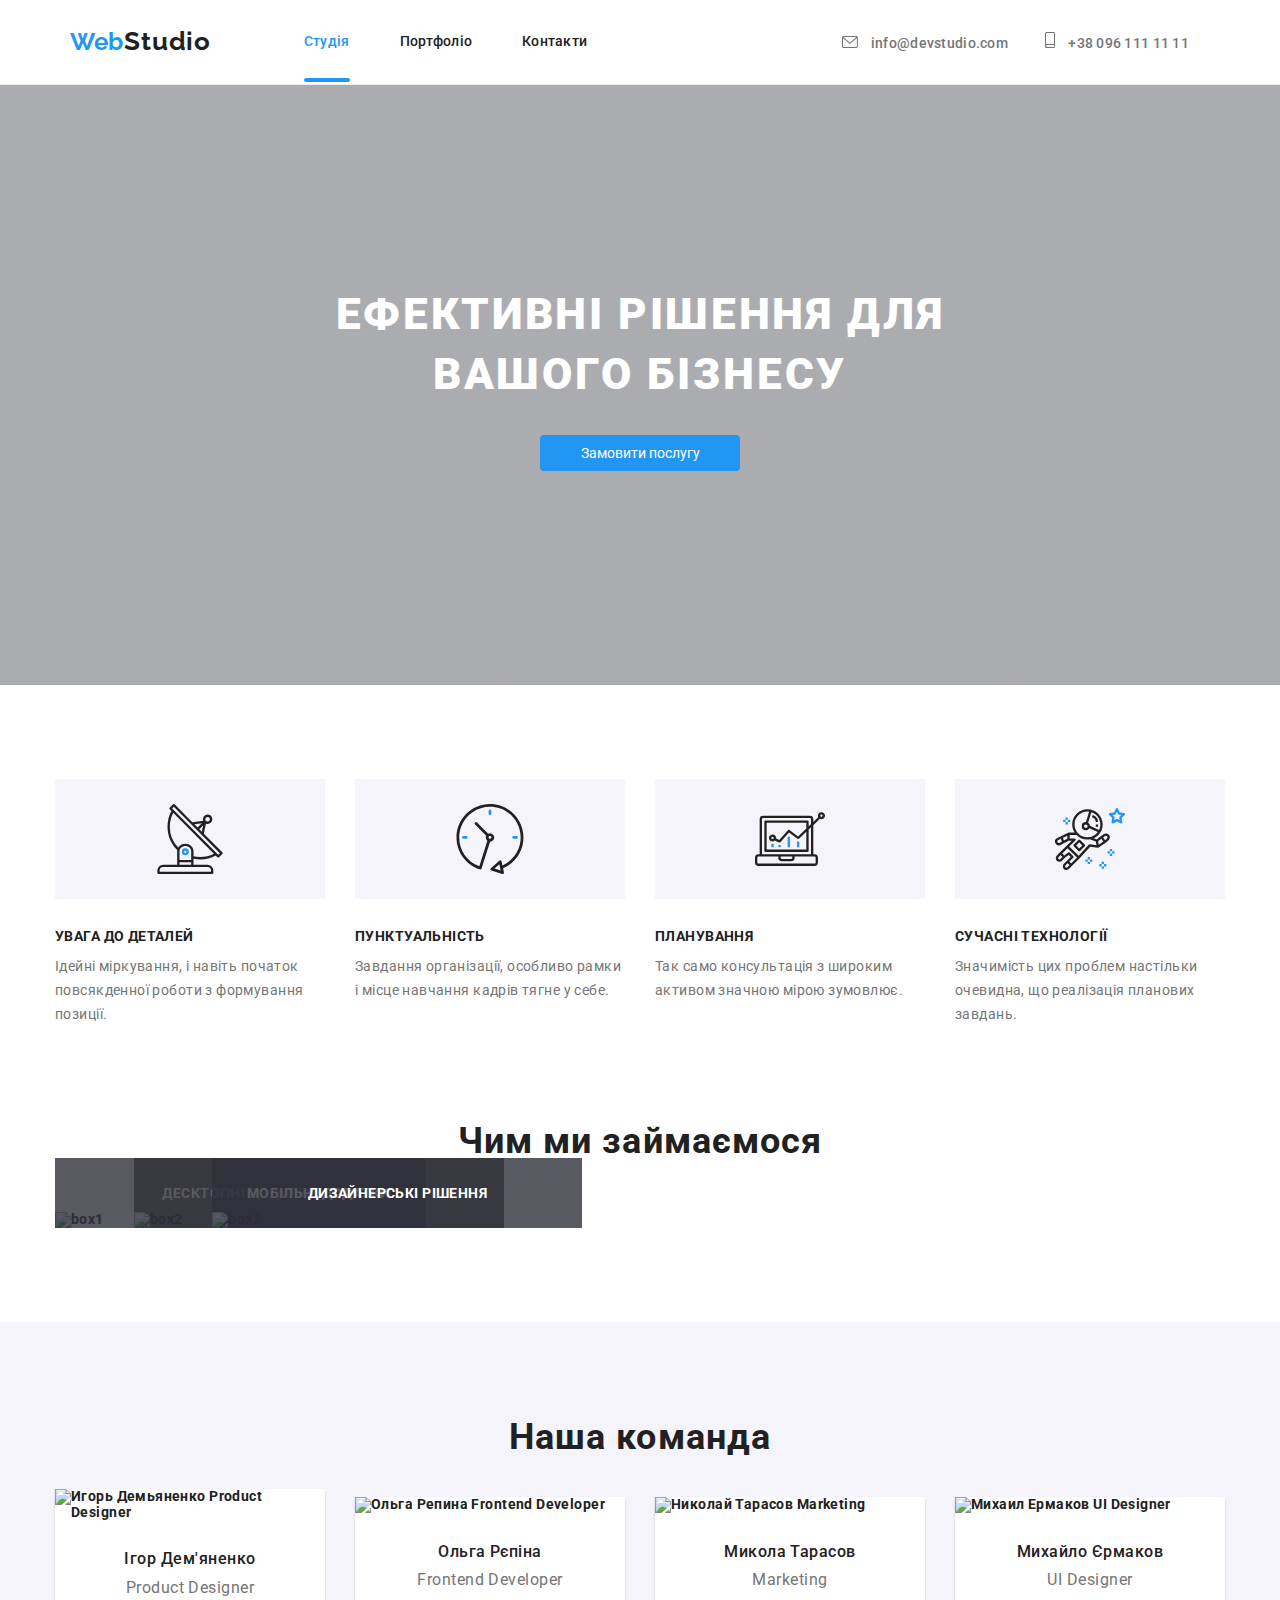
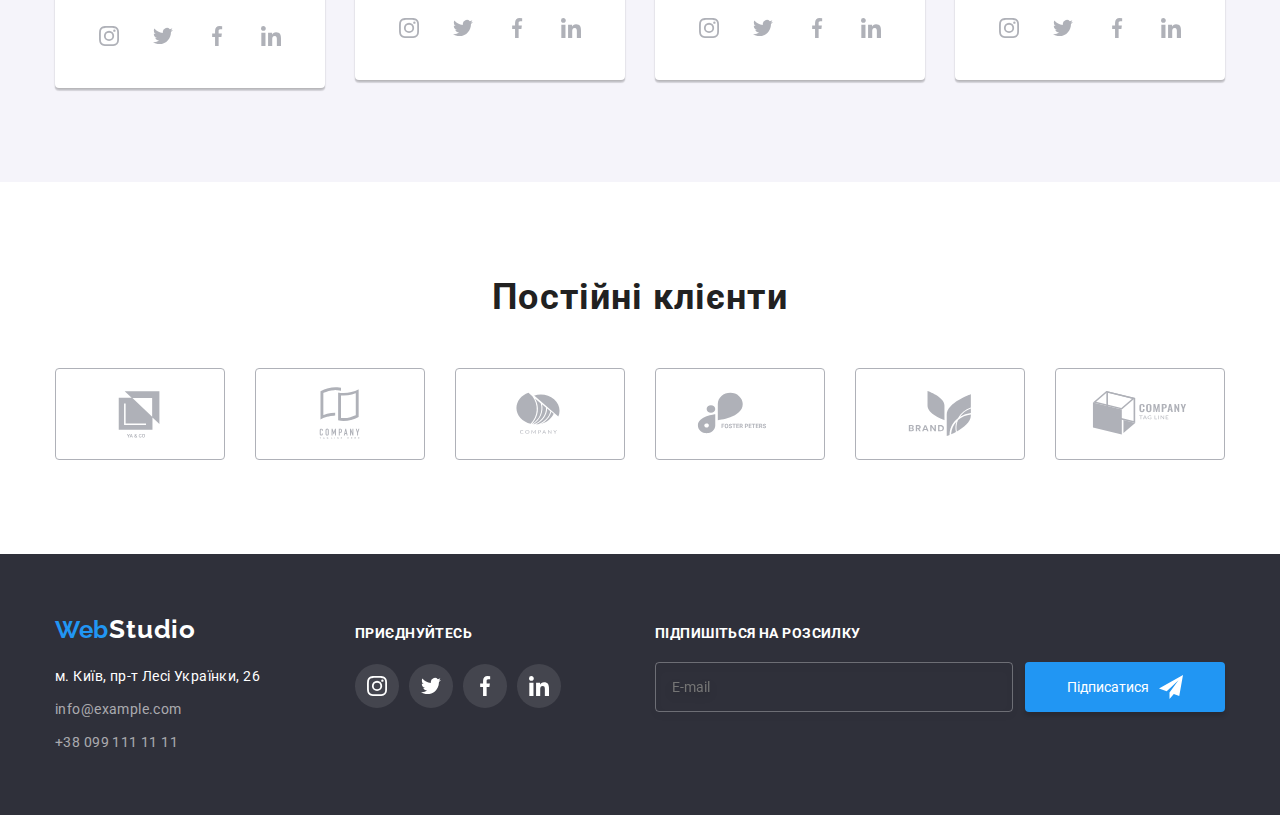
==== commit fe40a2ac: "images" ====
--- a/index.html
+++ b/index.html
@@ -407,42 +407,42 @@
           <h2 class="customers-title">Постійні клієнти</h2>
           <ul class="customers-list list">
             <li class="customers-item">
-              <a href="#" class="clients-link link">
+              <a href="#" class="clients-link">
                 <svg class="clients-icon" width="106" height="60">
                   <use href="./images/symbol-defs icons.svg#icon-Logo"></use>
                 </svg>
               </a>
             </li>
             <li class="customers-item">
-              <a href="#" class="clients-link link">
+              <a href="#" class="clients-link">
                 <svg class="clients-icon" width="106" height="60">
                   <use href="./images/symbol-defs icons.svg#icon-Logocompany"></use>
                 </svg>
               </a>
             </li>
             <li class="customers-item">
-              <a href="#" class="clients-link link">
+              <a href="#" class="clients-link">
                 <svg class="clients-icon" width="106" height="60">
                   <use href="./images/symbol-defs icons.svg#icon-Logo-camp"></use>
                 </svg>
               </a>
             </li>
             <li class="customers-item">
-              <a href="#" class="clients-link link">
+              <a href="#" class="clients-link">
                 <svg class="clients-icon" width="106" height="60">
                   <use href="./images/symbol-defs icons.svg#icon-Foster"></use>
                 </svg>
               </a>
             </li>
             <li class="customers-item">
-              <a href="#" class="clients-link link">
+              <a href="#" class="clients-link">
                 <svg class="clients-icon" width="106" height="60">
                   <use href="./images/symbol-defs icons.svg#icon-Brand"></use>
                 </svg>
               </a>
             </li>
             <li class="customers-item">
-              <a href="#" class="clients-link link">
+              <a href="#" class="clients-link">
                 <svg class="clients-icon" width="106" height="60">
                   <use href="./images/symbol-defs icons.svg#icon-Tag-line"></use>
                 </svg>
--- a/css/main.min.css
+++ b/css/main.min.css
@@ -1 +1 @@
-body{font-family:"Roboto",sans-serif;letter-spacing:.03em;font-size:14px;font-weight:700;line-height:1.14;color:#212121}img{display:block;max-width:100%;height:auto}input{color:#fff}.vissually-hidden{position:absolute;width:1px;height:1px;margin:-1px;border:0;padding:0;white-space:nowrap;-webkit-clip-path:inset(100%);clip-path:inset(100%);clip:rect(0 0 0 0);overflow:hidden}.button{display:block;margin-left:auto;margin-right:auto;padding:10px 24px;border-radius:4px;max-width:200px;text-align:center;border:none;background-color:#2196f3;color:#fff;cursor:pointer;font-family:inherit;-webkit-transition:background-color 250ms cubic-bezier(0.4, 0, 0.2, 1);transition:background-color 250ms cubic-bezier(0.4, 0, 0.2, 1)}@media screen and (min-width: 1200px){.button{min-width:200px;padding:10px 32px}}.button:hover,.button:focus{background-color:#188ce8}.container{margin-left:auto;margin-right:auto;padding-left:15px;padding-right:15px;width:100%}@media screen and (min-width: 480px){.container{max-width:480px}}@media screen and (min-width: 768px){.container{max-width:768px}}@media screen and (min-width: 1200px){.container{max-width:1200px}}.current{color:#2196f3;font-family:"Roboto",sans-serif;font-weight:700;font-size:26px;line-height:1.19;letter-spacing:.03em}.current__logo{font-family:"Raleway",sans-serif;font-weight:700;font-size:24px;line-height:1.16;letter-spacing:.03em;color:#2196f3}.img{display:block;max-width:100%;height:auto;background:#fff;border:1px solid #eee}.link{color:#212121;text-decoration:none}.list{display:-webkit-box;display:-ms-flexbox;display:flex;padding:0;margin:0;list-style:none}.section{padding-top:60px;padding-bottom:60px}@media screen and (min-width: 1200px){.section{padding-top:94px;padding-bottom:94px}}.adress{margin-top:20px;font-style:normal}@media screen and (max-width: 767px){.adress-list{display:-webkit-box;display:-ms-flexbox;display:flex;-webkit-box-orient:vertical;-webkit-box-direction:normal;-ms-flex-direction:column;flex-direction:column;-webkit-box-align:center;-ms-flex-align:center;align-items:center}}@media screen and (min-width: 768px){.adress-list{display:-webkit-box;display:-ms-flexbox;display:flex;-webkit-box-orient:vertical;-webkit-box-direction:normal;-ms-flex-direction:column;flex-direction:column;-webkit-box-align:center;-ms-flex-align:center;align-items:center}}@media screen and (min-width: 1200px){.adress-list{display:block;-webkit-box-orient:vertical;-webkit-box-direction:normal;-ms-flex-direction:column;flex-direction:column}}@media screen and (min-width: 1200px){.adress-item{margin-bottom:9px}.adress-item:last-child{margin-bottom:0px}}.street{color:#fff;font-weight:400;font-size:14px;line-height:1.71;letter-spacing:.03em;text-decoration:none}.contacts{color:rgba(255,255,255,.6);font-weight:400;font-size:14px;line-height:1.71;letter-spacing:.03em;text-decoration:none}@media screen and (max-width: 767px){.container-social{margin-bottom:0;width:100%}}@media screen and (min-width: 768px){.container-social{width:50%}}@media screen and (min-width: 1200px){.container-social{width:auto;margin-right:auto}}.social-text{font-size:14px;line-height:1.14;letter-spacing:.03em;text-transform:uppercase;color:#fff}@media screen and (max-width: 767px){.social-text{text-align:center;margin-left:auto;margin-right:auto;margin-bottom:20px}}@media screen and (min-width: 768px){.social-text{text-align:start;margin-top:0px;margin-left:auto;margin-right:auto;margin-bottom:20px}}@media screen and (min-width: 1200px){.social-text{text-align:start;padding-top:12px;margin-bottom:-10px}}.social-list{display:-webkit-box;display:-ms-flexbox;display:flex;gap:10px;margin-right:auto;margin-left:0;padding:0;-webkit-box-align:center;-ms-flex-align:center;align-items:center;-webkit-box-pack:center;-ms-flex-pack:center;justify-content:center}@media screen and (min-width: 768px){.social-list{-webkit-box-pack:start;-ms-flex-pack:start;justify-content:flex-start}}.soc-link{width:44px;height:44px;padding:0;border-radius:50%;display:-webkit-box;display:-ms-flexbox;display:flex;-webkit-box-align:center;-ms-flex-align:center;align-items:center;-webkit-box-pack:center;-ms-flex-pack:center;justify-content:center;background:rgba(255,255,255,.1);-webkit-transition:background-color 250ms cubic-bezier(0.4, 0, 0.2, 1);transition:background-color 250ms cubic-bezier(0.4, 0, 0.2, 1)}.soc-link:hover,.soc-link:focus{background-color:#2196f3}@media screen and (max-width: 767px){.contact{display:-webkit-box;display:-ms-flexbox;display:flex;-webkit-box-orient:vertical;-webkit-box-direction:reverse;-ms-flex-direction:column-reverse;flex-direction:column-reverse;-webkit-box-pack:justify;-ms-flex-pack:justify;justify-content:space-between;gap:32px;margin:64px 0}}@media screen and (min-width: 768px){.contact{display:-webkit-box;display:-ms-flexbox;display:flex;-webkit-box-orient:vertical;-webkit-box-direction:normal;-ms-flex-direction:column;flex-direction:column;gap:10px;margin-left:auto;margin-right:0px}}@media screen and (min-width: 1200px){.contact{display:-webkit-box;display:-ms-flexbox;display:flex;-webkit-box-orient:horizontal;-webkit-box-direction:normal;-ms-flex-direction:row;flex-direction:row;margin-left:auto;-webkit-box-align:end;-ms-flex-align:end;align-items:flex-end}}.contact__list{color:#757575;font-weight:500;font-size:14px;line-height:1.14;letter-spacing:.02em;-webkit-transition:color 250ms cubic-bezier(0.4, 0, 0.2, 1);transition:color 250ms cubic-bezier(0.4, 0, 0.2, 1)}.contact .contact__list:last-child{margin-right:0px}@media screen and (min-width: 768px){.contact__list{margin-left:auto}}@media screen and (min-width: 1200px){.contact__list{display:-webkit-box;display:-ms-flexbox;display:flex}}.contact__tel-link{font-weight:500;line-height:1.17;letter-spacing:.02em;margin-top:auto;color:#2196f3}@media screen and (max-width: 336px){.contact__tel-link{font-size:24px}}@media screen and (min-width: 337px){.contact__tel-link{font-size:34px}}@media screen and (min-width: 768px){.contact__tel-link{margin-right:30px;font-size:14px;color:#757575}}@media screen and (max-width: 767px){.contact__mail-link{color:#757575;font-weight:500;font-size:24px;line-height:1.16;letter-spacing:.02em;-webkit-transition:color 250ms cubic-bezier(0.4, 0, 0.2, 1);transition:color 250ms cubic-bezier(0.4, 0, 0.2, 1)}}@media screen and (min-width: 768px){.contact__mail-link{margin-right:15px;margin-left:auto;color:#757575}}@media screen and (min-width: 768px){.contact__mail-link,.contact__tel-link{display:inline-block;fill:currentColor}}@media screen and (min-width: 1200px){.contact__mail-link,.contact__tel-link{display:-webkit-box;display:-ms-flexbox;display:flex;-webkit-box-align:center;-ms-flex-align:center;align-items:center;padding:22px 6px;color:#757575;font-weight:500;font-size:14px;line-height:1.14;letter-spacing:.02em;-webkit-transition:color 250ms cubic-bezier(0.4, 0, 0.2, 1);transition:color 250ms cubic-bezier(0.4, 0, 0.2, 1)}.contact__mail-link:hover,.contact__mail-link:focus,.contact__tel-link:hover,.contact__tel-link:focus{color:#2196f3}}.contact__icon{fill:currentColor;margin-right:10px;background-position:center;background-size:contain}@media screen and (max-width: 767px){.contact__icon{display:-webkit-box;display:-ms-flexbox;display:flex;-webkit-box-orient:vertical;-webkit-box-direction:reverse;-ms-flex-direction:column-reverse;flex-direction:column-reverse;-webkit-box-align:start;-ms-flex-align:start;align-items:flex-start;display:none}}.contact__icon:hover,.contact__icon:focus{color:#2196f3}.customers-title{margin-top:0px;margin-bottom:50px;font-size:28px;line-height:1.17;text-align:center;letter-spacing:.03em;color:#212121}.customers-list{display:-webkit-box;display:-ms-flexbox;display:flex;-ms-flex-wrap:wrap;flex-wrap:wrap;-webkit-box-pack:center;-ms-flex-pack:center;justify-content:center;gap:30px;margin-bottom:0px;padding:0}@media screen and (max-width: 767px){.customers-item{width:calc((100% - 30px)/2)}}@media screen and (min-width: 768px){.customers-item{width:calc((100% - 60px)/3)}}@media screen and (min-width: 1200px){.customers-item{width:calc((100% - 150px)/6)}}.clients-link{height:92px;display:-webkit-box;display:-ms-flexbox;display:flex;-webkit-box-align:center;-ms-flex-align:center;align-items:center;-webkit-box-pack:center;-ms-flex-pack:center;justify-content:center;padding:0px;border:1px solid #afb1b8;color:#afb1b8;border-radius:4px;-webkit-transition:border-color 250ms cubic-bezier(0.4, 0, 0.2, 1),color 250ms cubic-bezier(0.4, 0, 0.2, 1);transition:border-color 250ms cubic-bezier(0.4, 0, 0.2, 1),color 250ms cubic-bezier(0.4, 0, 0.2, 1)}@media screen and (min-width: 768px){.clients-link{width:226px}}@media screen and (min-width: 1200px){.clients-link{width:170px}}.clients-link:hover,.clients-link:focus{border-color:#2196f3;color:#2196f3}.clients-icon{display:-webkit-inline-box;display:-ms-inline-flexbox;display:inline-flex;fill:currentColor}.feature__list{width:270px}.feature{padding-top:0px;padding-bottom:0px;display:-webkit-box;display:-ms-flexbox;display:flex;-ms-flex-wrap:wrap;flex-wrap:wrap;gap:30px}@media screen and (min-width: 1200px){.feature{padding-top:0px;padding-bottom:0px}}.feature .title{margin-top:30px;font-weight:700;font-size:14px;line-height:1.14;text-align:center;letter-spacing:.03em;text-transform:uppercase;text-align:start}@media screen and (max-width: 767px){.feature .title{text-align:center}}@media screen and (min-width: 768px){.feature .feature__list-astronaut,.feature .feature__list-diagram,.feature .feature__list-clock,.feature .feature__list-antenna{width:calc((100% - 30px)/2)}}@media screen and (min-width: 1200px){.feature .feature__list-astronaut,.feature .feature__list-diagram,.feature .feature__list-clock,.feature .feature__list-antenna{width:calc((100% - 90px)/4)}}.feature .text{margin-top:10px;margin-bottom:0px;color:#757575;font-weight:400;font-size:14px;line-height:1.71;letter-spacing:.03em}.feature__item{display:-webkit-box;display:-ms-flexbox;display:flex;-webkit-box-pack:center;-ms-flex-pack:center;justify-content:center;-webkit-box-align:center;-ms-flex-align:center;align-items:center;width:100%;height:120px;background-color:#f5f4fa}.filter{display:-webkit-box;display:-ms-flexbox;display:flex;-ms-flex-wrap:wrap;flex-wrap:wrap;-webkit-column-gap:8px;-moz-column-gap:8px;column-gap:8px;row-gap:15px;margin-top:0px;margin-bottom:40px}@media screen and (min-width: 768px){.filter{-webkit-box-pack:center;-ms-flex-pack:center;justify-content:center}}.filter-item{margin-right:8px;color:#212121;font-weight:500;font-size:16px;line-height:1.62}.filter-item:last-child{margin-right:0px}.button-filter-all{padding:6px 22px;text-align:center;border:none;color:#fff;background-color:#2196f3;cursor:pointer;border-radius:4px;font-family:inherit;-webkit-transition:-webkit-box-shadow 250ms cubic-bezier(0.4, 0, 0.2, 1);transition:-webkit-box-shadow 250ms cubic-bezier(0.4, 0, 0.2, 1);transition:box-shadow 250ms cubic-bezier(0.4, 0, 0.2, 1);transition:box-shadow 250ms cubic-bezier(0.4, 0, 0.2, 1), -webkit-box-shadow 250ms cubic-bezier(0.4, 0, 0.2, 1)}.button-filter-all:hover,.button-filter-all:focus{-webkit-box-shadow:0px 3px 1px rgba(0,0,0,.1),0px 1px 2px rgba(0,0,0,.08),0px 2px 2px rgba(0,0,0,.12);box-shadow:0px 3px 1px rgba(0,0,0,.1),0px 1px 2px rgba(0,0,0,.08),0px 2px 2px rgba(0,0,0,.12)}.button-filter{padding:6px 22px;border:none;cursor:pointer;font-family:inherit;border-radius:4px;color:#212121;background-color:#f5f4fa;-webkit-transition:color 250ms cubic-bezier(0.4, 0, 0.2, 1),background-color 250ms cubic-bezier(0.4, 0, 0.2, 1),-webkit-box-shadow 250ms 250ms cubic-bezier(0.4, 0, 0.2, 1);transition:color 250ms cubic-bezier(0.4, 0, 0.2, 1),background-color 250ms cubic-bezier(0.4, 0, 0.2, 1),-webkit-box-shadow 250ms 250ms cubic-bezier(0.4, 0, 0.2, 1);transition:color 250ms cubic-bezier(0.4, 0, 0.2, 1),background-color 250ms cubic-bezier(0.4, 0, 0.2, 1),box-shadow 250ms 250ms cubic-bezier(0.4, 0, 0.2, 1);transition:color 250ms cubic-bezier(0.4, 0, 0.2, 1),background-color 250ms cubic-bezier(0.4, 0, 0.2, 1),box-shadow 250ms 250ms cubic-bezier(0.4, 0, 0.2, 1),-webkit-box-shadow 250ms 250ms cubic-bezier(0.4, 0, 0.2, 1)}.button-filter:hover,.button-filter:focus{border:none;cursor:pointer;font-family:inherit;border-radius:4px;color:#fff;background-color:#2196f3;-webkit-box-shadow:0px 3px 1px rgba(0,0,0,.1),0px 1px 2px rgba(0,0,0,.08),0px 2px 2px rgba(0,0,0,.12);box-shadow:0px 3px 1px rgba(0,0,0,.1),0px 1px 2px rgba(0,0,0,.08),0px 2px 2px rgba(0,0,0,.12)}.footer{padding-top:60px;padding-bottom:0px;background-color:#2f303a}@media screen and (max-width: 767px){.container-footer{display:-webkit-box;display:-ms-flexbox;display:flex;-webkit-box-orient:vertical;-webkit-box-direction:normal;-ms-flex-direction:column;flex-direction:column;-webkit-box-align:center;-ms-flex-align:center;align-items:center;gap:60px;padding-bottom:60px}}@media screen and (max-width: 1199px){.container-footer{display:-webkit-box;display:-ms-flexbox;display:flex;-ms-flex-wrap:wrap;flex-wrap:wrap;text-align:center;-webkit-box-align:center;-ms-flex-align:center;align-items:center;padding-bottom:60px}}@media screen and (min-width: 1200px){.container-footer{display:-webkit-box;display:-ms-flexbox;display:flex;aign-items:baseline}}@media screen and (max-width: 767px){.container-contacts,.container-social{margin:0}}@media screen and (min-width: 768px){.container-contacts,.container-social{-ms-flex-preferred-size:50%;flex-basis:50%;margin-bottom:60px}}.site-logo-footer{color:rgba(0,0,0,0)}@media screen and (max-width: 767px){.site-logo-footer{font-family:"Raleway",sans-serif;font-weight:700;font-size:24px;line-height:1.17;letter-spacing:.03em;text-align:center}}@media screen and (min-width: 1200px){.site-logo-footer{font-family:"Raleway",sans-serif;font-weight:700;font-size:26px;line-height:1.19;letter-spacing:.03em;text-align:left;text-decoration:none}}.secondary-current{color:#fff;font-family:"Raleway",sans-serif;font-weight:700;font-size:26px;line-height:1.19;letter-spacing:.03em}.modal-form{max-width:448px;height:342px;margin-bottom:10px;margin-right:0}.form-label{padding-bottom:2px;font-weight:400;font-size:12px;line-height:1.16px;color:#757575}.form-field:not(:last-child){margin-bottom:0}.modal-input{position:relative;margin-bottom:10px;margin-top:4px}.form-input{display:block;width:100%;height:40px;padding:0 0 0 42px;font-weight:400;font-size:16px;line-height:1;color:#757575;border:1px solid rgba(33,33,33,.2);border-radius:4px;outline:rgba(0,0,0,0);-webkit-transition:border 250ms cubic-bezier(0.4, 0, 0.2, 1);transition:border 250ms cubic-bezier(0.4, 0, 0.2, 1)}.form-input:focus{border-color:#2196f3}.modal-icon{position:absolute;left:12px;top:50%;fill:#212121;-webkit-transform:translateY(-50%);transform:translateY(-50%);-webkit-transition:fill 250ms cubic-bezier(0.4, 0, 0.2, 1);transition:fill 250ms cubic-bezier(0.4, 0, 0.2, 1)}.form-input:focus+.modal-icon{fill:#2196f3}.form-text{width:100%;height:120px;margin-top:4px;border-radius:4px;resize:none;padding:12px 16px;font-weight:400;font-size:12px;line-height:1.16;color:rgba(117,117,117,.5);border:1px solid rgba(33,33,33,.2);border-radius:4px;outline:rgba(0,0,0,0);-webkit-transition:border 250ms cubic-bezier(0.4, 0, 0.2, 1);transition:border 250ms cubic-bezier(0.4, 0, 0.2, 1)}.form-text:focus{border-color:#2196f3}.form-text:focus:placeholder{font-weight:400;font-size:12px;line-height:1.16;letter-spacing:.01em;color:rgba(117,117,117,.5)}.check-text{position:relative;display:-webkit-box;display:-ms-flexbox;display:flex;-webkit-box-align:center;-ms-flex-align:center;align-items:center;-webkit-box-pack:center;-ms-flex-pack:center;justify-content:center;margin-top:20px;font-weight:400;font-size:14px;line-height:1.71;color:#757575}@media screen and (max-width: 479px){.check-text{font-size:8px}}.icon-checkbox{display:inline-block;width:16px;height:15px;margin-right:10px;border:2px solid #212121;border-radius:2px;-webkit-transition:background-color 250ms cubic-bezier(0.4, 0, 0.2, 1),border-color 250ms cubic-bezier(0.4, 0, 0.2, 1);transition:background-color 250ms cubic-bezier(0.4, 0, 0.2, 1),border-color 250ms cubic-bezier(0.4, 0, 0.2, 1)}.modal-check:focus+.icon-checkbox{border-color:2px solid var(--current-color)}.modal-check:checked+.icon-checkbox{background-color:#2196f3;border:#2196f3}.icon-check{position:absolute;display:block;width:16px;height:15px;top:50%;opacity:0;margin-right:8px;border-radius:2px;-webkit-transform:translateY(-50%);transform:translateY(-50%);-webkit-transition:background-color 250ms cubic-bezier(0.4, 0, 0.2, 1),border-color 250ms cubic-bezier(0.4, 0, 0.2, 1);transition:background-color 250ms cubic-bezier(0.4, 0, 0.2, 1),border-color 250ms cubic-bezier(0.4, 0, 0.2, 1)}.modal-check:checked+.icon-checkbox .icon-check{opacity:1}.check-link{color:#2196f3}.button-check{display:block;margin-left:auto;margin-right:auto;margin-top:20px;padding:10px 52px;border-radius:4px;min-width:200px;text-align:center;border:none;cursor:pointer;font-size:16px;line-height:1.88;letter-spacing:.06em;color:#fff;background-color:#2196f3;-webkit-box-shadow:0px 4px 4px rgba(0,0,0,.15);box-shadow:0px 4px 4px rgba(0,0,0,.15);-webkit-transition:background-color 250ms cubic-bezier(0.4, 0, 0.2, 1);transition:background-color 250ms cubic-bezier(0.4, 0, 0.2, 1)}.button-check:hover,.button-check:focus{background-color:#188ce8}.header{position:relative;top:0;width:100%;display:-webkit-box;display:-ms-flexbox;display:flex;border-bottom:1px solid #ececec;background-color:#fff}.header .main-nav{display:-webkit-box;display:-ms-flexbox;display:flex;-webkit-box-align:center;-ms-flex-align:center;align-items:center}@media screen and (max-width: 767px){.header .main-nav{-webkit-box-pack:justify;-ms-flex-pack:justify;justify-content:space-between}}@media screen and (min-width: 768px){.header .main-nav{display:-webkit-box;display:-ms-flexbox;display:flex;-webkit-box-align:center;-ms-flex-align:center;align-items:center;-webkit-box-pack:justify;-ms-flex-pack:justify;justify-content:space-between}}.menu{-webkit-box-flex:1;-ms-flex-positive:1;flex-grow:1}@media screen and (min-width: 768px){.menu-container{-ms-flex-wrap:nowrap;flex-wrap:nowrap;-webkit-box-align:center;-ms-flex-align:center;align-items:center}}.menu-btn{display:block;margin-left:auto;border:none;background-color:rgba(0,0,0,0);color:#212121;z-index:2;cursor:pointer;-webkit-transition:color 250ms cubic-bezier(0.4, 0, 0.2, 1);transition:color 250ms cubic-bezier(0.4, 0, 0.2, 1)}@media screen and (min-width: 768px){.menu-btn{display:none}}.menu-btn:hover,.menu-btn:focus{color:#2196f3}.contact__icon .icone-close,.icon-menu{padding:10px}.icon-close{display:none;margin-left:auto;margin-bottom:30px}.menu-btn.is-open .icon-close{display:block}.menu-btn.is-open .icon-menu{display:none}@media screen and (max-width: 767px){.menu{display:none;position:absolute;top:0;left:0;width:100vw;pointer-events:none;z-index:1;-webkit-transition:250ms cubic-bezier(0.4, 0, 0.2, 1);transition:250ms cubic-bezier(0.4, 0, 0.2, 1);background-color:#fff;-webkit-box-shadow:0px 4px 8px rgba(0,0,0,.04),0px 2px 4px rgba(0,0,0,.08),0px 1px 3px rgba(0,0,0,.16);box-shadow:0px 4px 8px rgba(0,0,0,.04),0px 2px 4px rgba(0,0,0,.08),0px 1px 3px rgba(0,0,0,.16)}.menu.is-open{display:block;overflow-y:scroll;pointer-events:all}}@media screen and (max-width: 767px)and (min-width: 1200px){.menu{display:-webkit-box;display:-ms-flexbox;display:flex;width:100%;-webkit-box-flex:1;-ms-flex-positive:1;flex-grow:1}}@media screen and (max-width: 429px){.menu .menu-container{padding:40px 0}.menu .menu-container .menu-container{padding:0 20px}}@media screen and (min-width: 430px)and (max-width: 439px){.menu .menu-container{padding:40px 0}.menu .menu-container .menu-container{padding:0 30px}}@media screen and (max-width: 767px){.menu .menu-container{display:-webkit-box;display:-ms-flexbox;display:flex;-webkit-box-orient:vertical;-webkit-box-direction:normal;-ms-flex-direction:column;flex-direction:column;-webkit-box-flex:1;-ms-flex-positive:1;flex-grow:1;top:0;left:0;padding:48px 20px;width:100%}}@media screen and (min-width: 768px){.menu .menu-container{display:-webkit-box;display:-ms-flexbox;display:flex;-ms-flex-wrap:wrap;flex-wrap:wrap;-webkit-box-align:center;-ms-flex-align:center;align-items:center;width:100%;padding:0}}@media screen and (min-width: 1200px){.menu .menu-container{width:100%;display:-webkit-box;display:-ms-flexbox;display:flex}}@media screen and (max-width: 767px){.mobile-soc{display:none}}@media screen and (min-width: 768px){.mobile-soc{display:none}}.mobile-soc{display:-webkit-box;display:-ms-flexbox;display:flex}@media screen and (max-width: 767px){.mobile-soc{-ms-flex-wrap:wrap;flex-wrap:wrap;-webkit-box-pack:start;-ms-flex-pack:start;justify-content:flex-start;margin-bottom:48px}}@media screen and (min-width: 768px){.mobile-soc{display:none}}.mobile-soc__item:nth-child(1){padding-right:10px;border-right:1px solid rgba(33,33,33,.2)}.mobile-soc__item:nth-child(2){padding:0 10px;border-right:1px solid rgba(33,33,33,.2)}.mobile-soc__item:nth-child(3){padding:0 10px;border-right:1px solid rgba(33,33,33,.2)}.mobile-soc__item:nth-child(4){padding-left:10px}.mobile-soc__link{font-weight:500;font-size:18px;line-height:1.22;letter-spacing:.02em;color:#2196f3}@media screen and (max-width: 350px){.mobile-soc__link{font-size:12px}}@media screen and (min-width: 350px)and (max-width: 430px){.mobile-soc__link{font-size:16px}}.backdrop{position:fixed;top:0;width:100%;height:100%;background:rgba(0,0,0,.2);-webkit-transition:opacity 250ms cubic-bezier(0.4, 0, 0.2, 1),visibility 250ms cubic-bezier(0.4, 0, 0.2, 1);transition:opacity 250ms cubic-bezier(0.4, 0, 0.2, 1),visibility 250ms cubic-bezier(0.4, 0, 0.2, 1)}@media screen and (max-width: 480px){.backdrop{padding:94px,15px;overflow-y:auto}}.is-hidden{visibility:hidden;opacity:0;pointer-events:none}.modal{background:#fff;-webkit-box-shadow:0px 3px 1px rgba(0,0,0,.1),0px 1px 2px rgba(0,0,0,.08),0px 2px 2px rgba(0,0,0,.12);box-shadow:0px 3px 1px rgba(0,0,0,.1),0px 1px 2px rgba(0,0,0,.08),0px 2px 2px rgba(0,0,0,.12);border-radius:4px}@media screen and (max-width: 330px){.modal{padding:40px 10px}}@media screen and (min-width: 331px)and (max-width: 470px){.modal{padding:40px 20px}}@media screen and (min-width: 480px){.modal{position:absolute;top:50%;left:50%;-webkit-transform:translate(-50%, -50%);transform:translate(-50%, -50%);width:450px;height:609px}}@media screen and (min-width: 1200px){.modal{position:absolute;top:50%;left:50%;-webkit-transform:translate(-50%, -50%);transform:translate(-50%, -50%);width:528px;height:581px}}@media screen and (max-width: 330px){.modal{padding:40px 10px}}@media screen and (min-width: 320px)and (max-width: 470px){.modal{padding:40px 20px;height:609px}}@media screen and (max-width: 767px){.modal{position:absolute;top:50%;left:50%;width:450px;height:609px;-webkit-transform:translate(-50%, -50%);transform:translate(-50%, -50%);width:calc(100% - 30px);padding:40px}}@media screen and (max-width: 767px)and (max-width: 1199px){.modal{min-height:609px}}@media screen and (min-width: 768px){.modal{width:450px}}@media screen and (min-width: 1200px){.modal{position:absolute;top:50%;left:50%;width:528px;min-height:581px;-webkit-transform:translate(-50%, -50%) scale(1);transform:translate(-50%, -50%) scale(1);-webkit-transition:-webkit-transform 250ms cubic-bezier(0.4, 0, 0.2, 1);transition:-webkit-transform 250ms cubic-bezier(0.4, 0, 0.2, 1);transition:transform 250ms cubic-bezier(0.4, 0, 0.2, 1);transition:transform 250ms cubic-bezier(0.4, 0, 0.2, 1), -webkit-transform 250ms cubic-bezier(0.4, 0, 0.2, 1)}}.backdrop.is-hidden .modal{-webkit-transform:translate(-50%, -50%) scale(0);transform:translate(-50%, -50%) scale(0)}.modal-close{position:absolute;right:8px;top:8px;width:30px;height:30px;background:rgba(0,0,0,0);border:1px solid rgba(0,0,0,.1);border-radius:50%;display:-webkit-box;display:-ms-flexbox;display:flex;-webkit-box-align:center;-ms-flex-align:center;align-items:center;justify-items:center;cursor:pointer;-webkit-transition:color 250ms cubic-bezier(0.4, 0, 0.2, 1);transition:color 250ms cubic-bezier(0.4, 0, 0.2, 1);fill:currentColor}.modal-close:hover,.modal-close:focus{color:#2196f3}.modal-title{margin-top:0px;margin-bottom:12px;font-weight:700;font-size:20px;line-height:1.15;text-align:center;color:#212121}@media screen and (max-width: 767px){.navigation,.navigation__list{display:-webkit-box;display:-ms-flexbox;display:flex;-webkit-box-orient:vertical;-webkit-box-direction:normal;-ms-flex-direction:column;flex-direction:column;gap:32px}}@media screen and (min-width: 768px){.navigation,.navigation__list{display:-webkit-box;display:-ms-flexbox;display:flex}}@media screen and (min-width: 1200px){.navigation,.navigation__list{display:-webkit-box;display:-ms-flexbox;display:flex;-webkit-box-orient:horizontal;-webkit-box-direction:normal;-ms-flex-direction:row;flex-direction:row}}@media screen and (min-width: 1200px){.link{display:block;padding-top:32px;padding-bottom:32px}}.current-item{color:#2196f3}@media screen and (max-width: 767px){.current-item{padding:0;font-weight:500;font-size:40px;line-height:1.17;letter-spacing:.02em}}@media screen and (min-width: 768px){.current-item{-webkit-box-align:center;-ms-flex-align:center;align-items:center}}@media screen and (min-width: 1200px){.current-item{font-size:14px;line-height:1.14}}.navigation__link{color:#212121;font-weight:500;font-size:14px;line-height:1.14;letter-spacing:.02em;-webkit-transition:color 250ms cubic-bezier(0.4, 0, 0.2, 1);transition:color 250ms cubic-bezier(0.4, 0, 0.2, 1)}@media screen and (max-width: 767px){.navigation__link{padding:0;font-weight:500;font-size:40px;line-height:1.17;letter-spacing:.02em;color:#212121}}@media screen and (min-width: 768px){.navigation__link{padding:32px 0}}.navigation__link:hover,.navigation__link:focus{color:#2196f3}@media screen and (max-width: 767px){.navigation__item-menu:last-child{margin-bottom:auto}}@media screen and (min-width: 768px){.navigation__item-menu{margin-right:50px}}.navigation__item-menu:last-child{margin-right:0px}@media screen and (min-width: 1200px){.navigation__item-menu{margin-right:50px}.navigation__item-menu:last-child{margin-right:0px}}.main-nav>.logo__header{font-family:"Raleway",sans-serif;font-weight:700;font-size:26px;line-height:1.19;letter-spacing:.03em;text-align:left;text-decoration:none}@media screen and (min-width: 480px){.main-nav>.logo__header{padding-top:15px;padding-bottom:15px;padding-left:15px;-webkit-box-pack:center;-ms-flex-pack:center;justify-content:center}}@media screen and (min-width: 768px){.main-nav>.logo__header{padding-top:26px;padding-bottom:26px;padding-left:15px;margin-right:93px}}@media screen and (min-width: 1200px){.main-nav>.logo__header{margin-right:93px;padding-top:24px;padding-bottom:25px}}.active{position:relative}.active:after{position:absolute;left:0;bottom:0;content:"";width:100%;height:4px;border-radius:2px;background-color:#2196f3}@media screen and (max-width: 767px){.container-online{width:100%}}@media screen and (max-width: 1199px){.container-online{margin:0 auto}}@media screen and (min-width: 1200px){.container-online{width:570px;height:86px;margin-left:auto}}.online-title{font-weight:700;font-size:14px;line-height:1.14;letter-spacing:.03em;text-transform:uppercase;color:#fff;padding-top:12px;margin-top:0;margin-bottom:20px}@media screen and (min-width: 1200px){.online-title{text-align:start}}.online-form{display:-webkit-box;display:-ms-flexbox;display:flex}@media screen and (max-width: 767px){.online-form{-webkit-box-orient:vertical;-webkit-box-direction:normal;-ms-flex-direction:column;flex-direction:column}}@media screen and (max-width: 1199px){.online-form{-webkit-box-orient:vertical;-webkit-box-direction:normal;-ms-flex-direction:column;flex-direction:column}}@media screen and (min-width: 1200px){.online-form{-webkit-box-pack:end;-ms-flex-pack:end;justify-content:flex-end}}.online-input{padding-left:16px;padding-top:15px;padding-bottom:15px;border:1px solid rgba(255,255,255,.3);-webkit-filter:drop-shadow(0px 4px 4px rgba(0, 0, 0, 0.15));filter:drop-shadow(0px 4px 4px rgba(0, 0, 0, 0.15));border-radius:4px;background-color:rgba(0,0,0,0)}@media screen and (max-width: 767px){.online-input{width:100%;height:50px;margin-bottom:20px;max-width:450px;font-size:16px}}@media screen and (min-width: 768px){.online-input{width:450px;height:50px;margin-bottom:20px}}@media screen and (min-width: 1200px){.online-input{width:570px;height:50px;margin-right:12px}}.online-input:placeholder{width:100%;font-weight:400;font-size:16px;line-height:1.26;letter-spacing:.03em;color:rgba(255,255,255,.6)}.online-input:focus{border-color:#fff}.online-inputt:focus::-webkit-input-placeholder{color:#fff}.online-inputt:focus::-moz-placeholder{color:#fff}.online-inputt:focus:-ms-input-placeholder{color:#fff}.online-inputt:focus::-ms-input-placeholder{color:#fff}.online-inputt:focus::placeholder{color:#fff}.online-button{display:-webkit-box;display:-ms-flexbox;display:flex;-webkit-box-align:center;-ms-flex-align:center;align-items:center;-webkit-box-pack:center;-ms-flex-pack:center;justify-content:center;text-align:center;padding:10px 28px;border-radius:4px;max-width:200px;margin:0 auto;border:none;-webkit-box-shadow:0px 4px 4px rgba(0,0,0,.15);box-shadow:0px 4px 4px rgba(0,0,0,.15);background-color:#2196f3;color:#fff;cursor:pointer;font-family:inherit;-webkit-transition:background-color 250ms cubic-bezier(0.4, 0, 0.2, 1);transition:background-color 250ms cubic-bezier(0.4, 0, 0.2, 1)}.online-button:hover,.online-button:focus{background-color:#188ce8}@media screen and (min-width: 1200px){.online-button{min-width:200px;height:50px}}.online-icon{margin-left:10px;margin-right:0}.flex-filter{margin-bottom:50px}.project{display:-webkit-box;display:-ms-flexbox;display:flex;-ms-flex-wrap:wrap;flex-wrap:wrap;gap:30px;margin:0px;padding:0px}.project-list{max-width:450px;margin-bottom:60px;color:#212121;font-size:18px;line-height:2;letter-spacing:.06em}@media screen and (min-width: 768px){.project-list{width:calc((100% - 30px)/2)}}@media screen and (min-width: 1200px){.project-list{width:calc((100% - 60px)/3)}}.project-top-list{position:relative;overflow:hidden}.top-text{position:absolute;top:0;left:0;width:100%;height:100%;padding:77px 24px;margin:0;font-weight:400;font-size:18px;line-height:1.56;overflow:auto;color:#fff;background-color:rgba(33,150,243,.9);-webkit-transform:translateY(100%);transform:translateY(100%);-webkit-transition:-webkit-transform 250ms linear;transition:-webkit-transform 250ms linear;transition:transform 250ms linear;transition:transform 250ms linear, -webkit-transform 250ms linear}.project-list:hover .top-text{-webkit-transform:translateY(0);transform:translateY(0)}.project-img{text-decoration:none;-webkit-transition:-webkit-box-shadow 250ms cubic-bezier(0.4, 0, 0.2, 1);transition:-webkit-box-shadow 250ms cubic-bezier(0.4, 0, 0.2, 1);transition:box-shadow 250ms cubic-bezier(0.4, 0, 0.2, 1);transition:box-shadow 250ms cubic-bezier(0.4, 0, 0.2, 1), -webkit-box-shadow 250ms cubic-bezier(0.4, 0, 0.2, 1)}.project-img:hover,.project-img:focus{-webkit-box-shadow:0px 3px 1px rgba(0,0,0,.1),0px 1px 2px rgba(0,0,0,.08),0px 2px 2px rgba(0,0,0,.12);box-shadow:0px 3px 1px rgba(0,0,0,.1),0px 1px 2px rgba(0,0,0,.08),0px 2px 2px rgba(0,0,0,.12)}@media screen and (min-width: 768px){.project-img{display:-webkit-box;display:-ms-flexbox;display:flex;-webkit-box-orient:vertical;-webkit-box-direction:normal;-ms-flex-direction:column;flex-direction:column;height:100%}}.project-list-title{border-right:1px solid #eee;border-bottom:1px solid #eee;border-left:1px solid #eee;padding:20px 24px;-webkit-box-flex:1;-ms-flex-positive:1;flex-grow:1}.project-title{margin:0px;margin-bottom:4px;color:#212121;font-weight:700;font-size:18px;line-height:2;letter-spacing:.06em}.project-text{margin:0px;color:#757575;font-weight:400;font-size:16px;line-height:1.88;letter-spacing:.03em}.team__socials{display:-webkit-box;display:-ms-flexbox;display:flex;-webkit-box-pack:center;-ms-flex-pack:center;justify-content:center;gap:10px;margin-top:16px}.team__social-link{width:44px;height:44px;padding:0px;border-radius:50%;display:-webkit-box;display:-ms-flexbox;display:flex;-webkit-box-align:center;-ms-flex-align:center;align-items:center;-webkit-box-pack:center;-ms-flex-pack:center;justify-content:center;color:#afb1b8;-webkit-transition:color 250ms cubic-bezier(0.4, 0, 0.2, 1),background-color 250ms cubic-bezier(0.4, 0, 0.2, 1);transition:color 250ms cubic-bezier(0.4, 0, 0.2, 1),background-color 250ms cubic-bezier(0.4, 0, 0.2, 1)}.team__social-link:hover,.team__social-link:focus{background-color:#2196f3;color:#fff}.team__social-network{max-width:44px;max-height:44px}.team__social-icon{fill:currentColor}.team{padding-top:0px;padding-bottom:60px;background-color:#f5f4fa}.title{margin-top:0px;margin-bottom:0px}.team__title{margin-top:0;margin-bottom:30px;font-size:28px;line-height:1.17;text-align:center;letter-spacing:.03em}.title--color-dark{color:#212121}.team__list{display:-webkit-box;display:-ms-flexbox;display:flex;-ms-flex-wrap:wrap;flex-wrap:wrap;gap:30px;-webkit-box-pack:center;-ms-flex-pack:center;justify-content:center;-webkit-box-align:center;-ms-flex-align:center;align-items:center}.team__item{background-color:#fff;-webkit-box-shadow:0px 3px 1px rgba(0,0,0,.1),0px 1px 2px rgba(0,0,0,.08),0px 2px 2px rgba(0,0,0,.12);box-shadow:0px 3px 1px rgba(0,0,0,.1),0px 1px 2px rgba(0,0,0,.08),0px 2px 2px rgba(0,0,0,.12);border-radius:0px 0px 4px 4px}@media screen and (min-width: 768px){.team__item{width:calc((100% - 30px)/2)}}@media screen and (min-width: 1200px){.team__item{width:calc((100% - 90px)/4)}}.team__item img{width:auto}.team__name-img{padding-top:30px;padding-bottom:30px}.name{margin-top:0px;margin-bottom:10px;color:#212121;font-weight:500;font-size:16px;line-height:1.18;text-align:center;letter-spacing:.03em}.team__position{margin:0px;color:#757575;font-weight:400;font-size:16px;line-height:1.18;text-align:center;letter-spacing:.03em}.section__title-main{background-repeat:no-repeat;background-position:center;background-size:cover;background-repeat:no-repeat;background-position:center;background-size:cover}@media screen and (max-width: 767px){.section__title-main{width:100%;padding:118px 0px;background-image:-webkit-gradient(linear, left top, left bottom, from(rgba(47, 48, 58, 0.4)), to(rgba(47, 48, 58, 0.4))),url(../images/header-mob.jpg);background-image:linear-gradient(rgba(47, 48, 58, 0.4), rgba(47, 48, 58, 0.4)),url(../images/header-mob.jpg)}}@media screen and (max-width: 767px)and (min-device-pixel-ratio: 2),screen and (max-width: 767px)and (-webkit-min-device-pixel-ratio: 2),screen and (max-width: 767px)and (min-resolution: 192dpi),screen and (max-width: 767px)and (min-resolution: 2dppx){.section__title-main{background-image:-webkit-gradient(linear, left top, left bottom, from(rgba(47, 48, 58, 0.4)), to(rgba(47, 48, 58, 0.4))),url(../images/header-mob-2x.jpg);background-image:linear-gradient(rgba(47, 48, 58, 0.4), rgba(47, 48, 58, 0.4)),url(../images/header-mob-2x.jpg)}}@media screen and (min-width: 768px){.section__title-main{padding:118px 0;background-image:-webkit-gradient(linear, left top, left bottom, from(rgba(47, 48, 58, 0.4)), to(rgba(47, 48, 58, 0.4))),url(../images/header-tab.jpg);background-image:linear-gradient(rgba(47, 48, 58, 0.4), rgba(47, 48, 58, 0.4)),url(../images/header-tab.jpg)}}@media screen and (min-width: 768px)and (min-device-pixel-ratio: 2),screen and (min-width: 768px)and (-webkit-min-device-pixel-ratio: 2),screen and (min-width: 768px)and (min-resolution: 192dpi),screen and (min-width: 768px)and (min-resolution: 2dppx){.section__title-main{background-image:-webkit-gradient(linear, left top, left bottom, from(rgba(47, 48, 58, 0.4)), to(rgba(47, 48, 58, 0.4))),url(../images/header-tab-2x.jpg);background-image:linear-gradient(rgba(47, 48, 58, 0.4), rgba(47, 48, 58, 0.4)),url(../images/header-tab-2x.jpg)}}@media screen and (min-width: 1200px){.section__title-main{max-width:1600px;height:600px;margin-left:auto;margin-right:auto;padding:200px 0;background-image:-webkit-gradient(linear, left top, left bottom, from(rgba(47, 48, 58, 0.4)), to(rgba(47, 48, 58, 0.4))),url(../images/header.jpg);background-image:linear-gradient(rgba(47, 48, 58, 0.4), rgba(47, 48, 58, 0.4)),url(../images/header.jpg)}}@media screen and (min-width: 1200px)and (min-device-pixel-ratio: 2),screen and (min-width: 1200px)and (-webkit-min-device-pixel-ratio: 2),screen and (min-width: 1200px)and (min-resolution: 192dpi),screen and (min-width: 1200px)and (min-resolution: 2dppx){.section__title-main{background-image:-webkit-gradient(linear, left top, left bottom, from(rgba(47, 48, 58, 0.4)), to(rgba(47, 48, 58, 0.4))),url(../images/header-2x.jpg);background-image:linear-gradient(rgba(47, 48, 58, 0.4), rgba(47, 48, 58, 0.4)),url(../images/header-2x.jpg)}}.container__title-main{margin-left:auto;margin-right:auto;margin-bottom:0px;padding-left:15px;padding-right:15px;max-width:100%}@media screen and (min-width: 768px){.container__title-main{width:768px}}@media screen and (min-width: 1200px){.container__title-main{width:1200px}}.main__title{margin-top:0;margin-bottom:30px;margin-left:auto;margin-right:auto;font-family:"Roboto","Roboto",sans-serif;font-weight:900;font-size:22px;line-height:1.61;letter-spacing:.06em;text-align:center;text-transform:uppercase}@media screen and (min-width: 480px){.main__title{font-size:26px;line-height:1.61;max-width:360px}}@media screen and (min-width: 768px){.main__title{max-width:360px}}@media screen and (min-width: 1200px){.main__title{max-width:696px;font-size:44px;line-height:1.36}}.title{margin-top:0px;margin-bottom:0px}.title--color-light{color:#fff}.work{padding-top:0px;padding-bottom:94px}@media screen and (max-width: 1199px){.work{display:none}}.work__list{display:-webkit-box;display:-ms-flexbox;display:flex;-webkit-column-gap:30px;-moz-column-gap:30px;column-gap:30px;text-decoration:none}.work__item{display:block}.work__title-label{position:relative;bottom:0}.work__text{position:absolute;bottom:0;padding-top:27px;padding-bottom:27px;margin:0;height:70px;width:370px;font-size:14px;line-height:16px;text-align:center;letter-spacing:.03em;text-transform:uppercase;background:rgba(47,48,58,.8)}.about-work{margin-top:0px;margin-bottom:50px;font-weight:700;font-size:36px;line-height:1.16;text-align:center;letter-spacing:.03em}/*# sourceMappingURL=main.min.css.map */+body{font-family:"Roboto",sans-serif;letter-spacing:.03em;font-size:14px;font-weight:700;line-height:1.14;color:#212121}img{display:block;max-width:100%;height:auto}input{color:#fff}.vissually-hidden{position:absolute;width:1px;height:1px;margin:-1px;border:0;padding:0;white-space:nowrap;-webkit-clip-path:inset(100%);clip-path:inset(100%);clip:rect(0 0 0 0);overflow:hidden}.button{display:block;margin-left:auto;margin-right:auto;padding:10px 24px;border-radius:4px;max-width:200px;text-align:center;border:none;background-color:#2196f3;color:#fff;cursor:pointer;font-family:inherit;-webkit-transition:background-color 250ms cubic-bezier(0.4, 0, 0.2, 1);transition:background-color 250ms cubic-bezier(0.4, 0, 0.2, 1)}@media screen and (min-width: 1200px){.button{min-width:200px;padding:10px 32px}}.button:hover,.button:focus{background-color:#188ce8}.container{margin-left:auto;margin-right:auto;padding-left:15px;padding-right:15px;width:100%}@media screen and (min-width: 480px){.container{max-width:480px}}@media screen and (min-width: 768px){.container{max-width:768px}}@media screen and (min-width: 1200px){.container{max-width:1200px}}.current{color:#2196f3;font-family:"Roboto",sans-serif;font-weight:700;font-size:26px;line-height:1.19;letter-spacing:.03em}.current__logo{font-family:"Raleway",sans-serif;font-weight:700;font-size:24px;line-height:1.16;letter-spacing:.03em;color:#2196f3}.img{display:block;max-width:100%;height:auto;background:#fff;border:1px solid #eee}.link{color:#212121;text-decoration:none}.list{display:-webkit-box;display:-ms-flexbox;display:flex;padding:0;margin:0;list-style:none}.section{padding-top:60px;padding-bottom:60px}@media screen and (min-width: 1200px){.section{padding-top:94px;padding-bottom:94px}}.adress{margin-top:20px;font-style:normal}@media screen and (max-width: 767px){.adress-list{display:-webkit-box;display:-ms-flexbox;display:flex;-webkit-box-orient:vertical;-webkit-box-direction:normal;-ms-flex-direction:column;flex-direction:column;-webkit-box-align:center;-ms-flex-align:center;align-items:center}}@media screen and (min-width: 768px){.adress-list{display:-webkit-box;display:-ms-flexbox;display:flex;-webkit-box-orient:vertical;-webkit-box-direction:normal;-ms-flex-direction:column;flex-direction:column;-webkit-box-align:center;-ms-flex-align:center;align-items:center}}@media screen and (min-width: 1200px){.adress-list{display:block;-webkit-box-orient:vertical;-webkit-box-direction:normal;-ms-flex-direction:column;flex-direction:column}}@media screen and (min-width: 1200px){.adress-item{margin-bottom:9px}.adress-item:last-child{margin-bottom:0px}}.street{color:#fff;font-weight:400;font-size:14px;line-height:1.71;letter-spacing:.03em;text-decoration:none}.contacts{color:rgba(255,255,255,.6);font-weight:400;font-size:14px;line-height:1.71;letter-spacing:.03em;text-decoration:none}@media screen and (max-width: 767px){.container-social{margin-bottom:0;width:100%}}@media screen and (min-width: 768px){.container-social{width:50%}}@media screen and (min-width: 1200px){.container-social{width:auto;margin-right:auto}}.social-text{font-size:14px;line-height:1.14;letter-spacing:.03em;text-transform:uppercase;color:#fff}@media screen and (max-width: 767px){.social-text{text-align:center;margin-left:auto;margin-right:auto;margin-bottom:20px}}@media screen and (min-width: 768px){.social-text{display:block;text-align:center;margin-top:0px;margin-left:auto;margin-right:auto;margin-bottom:20px}}@media screen and (min-width: 1200px){.social-text{text-align:start;padding-top:12px;margin-bottom:-10px}}.social-list{display:-webkit-box;display:-ms-flexbox;display:flex;gap:10px;margin-right:auto;margin-left:0;padding:0;-webkit-box-align:center;-ms-flex-align:center;align-items:center;-webkit-box-pack:center;-ms-flex-pack:center;justify-content:center}@media screen and (min-width: 768px){.social-list{-webkit-box-pack:center;-ms-flex-pack:center;justify-content:center}}@media screen and (min-width: 1200px){.social-list{-webkit-box-pack:start;-ms-flex-pack:start;justify-content:start}}.soc-link{width:44px;height:44px;padding:0;border-radius:50%;display:-webkit-box;display:-ms-flexbox;display:flex;-webkit-box-align:center;-ms-flex-align:center;align-items:center;-webkit-box-pack:center;-ms-flex-pack:center;justify-content:center;background:rgba(255,255,255,.1);-webkit-transition:background-color 250ms cubic-bezier(0.4, 0, 0.2, 1);transition:background-color 250ms cubic-bezier(0.4, 0, 0.2, 1)}.soc-link:hover,.soc-link:focus{background-color:#2196f3}@media screen and (max-width: 767px){.contact{display:-webkit-box;display:-ms-flexbox;display:flex;-webkit-box-orient:vertical;-webkit-box-direction:reverse;-ms-flex-direction:column-reverse;flex-direction:column-reverse;-webkit-box-pack:justify;-ms-flex-pack:justify;justify-content:space-between;gap:32px;margin:64px 0}}@media screen and (min-width: 768px){.contact{display:-webkit-box;display:-ms-flexbox;display:flex;-webkit-box-orient:vertical;-webkit-box-direction:normal;-ms-flex-direction:column;flex-direction:column;gap:10px;margin-left:auto;margin-right:0px}}@media screen and (min-width: 1200px){.contact{display:-webkit-box;display:-ms-flexbox;display:flex;-webkit-box-orient:horizontal;-webkit-box-direction:normal;-ms-flex-direction:row;flex-direction:row;margin-left:auto;-webkit-box-align:end;-ms-flex-align:end;align-items:flex-end}}.contact__list{color:#757575;font-weight:500;font-size:14px;line-height:1.14;letter-spacing:.02em;-webkit-transition:color 250ms cubic-bezier(0.4, 0, 0.2, 1);transition:color 250ms cubic-bezier(0.4, 0, 0.2, 1)}.contact .contact__list:last-child{margin-right:0px}@media screen and (min-width: 768px){.contact__list{margin-left:auto}}@media screen and (min-width: 1200px){.contact__list{display:-webkit-box;display:-ms-flexbox;display:flex}}.contact__tel-link{font-weight:500;line-height:1.17;letter-spacing:.02em;margin-top:auto;color:#2196f3}@media screen and (max-width: 336px){.contact__tel-link{font-size:24px}}@media screen and (min-width: 337px){.contact__tel-link{font-size:34px}}@media screen and (min-width: 768px){.contact__tel-link{margin-right:30px;font-size:14px;color:#757575}}@media screen and (max-width: 767px){.contact__mail-link{color:#757575;font-weight:500;font-size:24px;line-height:1.16;letter-spacing:.02em;-webkit-transition:color 250ms cubic-bezier(0.4, 0, 0.2, 1);transition:color 250ms cubic-bezier(0.4, 0, 0.2, 1)}}@media screen and (min-width: 768px){.contact__mail-link{margin-right:15px;margin-left:auto;color:#757575}}@media screen and (min-width: 768px){.contact__mail-link,.contact__tel-link{display:inline-block;fill:currentColor}}@media screen and (min-width: 1200px){.contact__mail-link,.contact__tel-link{display:-webkit-box;display:-ms-flexbox;display:flex;-webkit-box-align:center;-ms-flex-align:center;align-items:center;padding:22px 6px;color:#757575;font-weight:500;font-size:14px;line-height:1.14;letter-spacing:.02em;-webkit-transition:color 250ms cubic-bezier(0.4, 0, 0.2, 1);transition:color 250ms cubic-bezier(0.4, 0, 0.2, 1)}.contact__mail-link:hover,.contact__mail-link:focus,.contact__tel-link:hover,.contact__tel-link:focus{color:#2196f3}}.contact__icon{fill:currentColor;margin-right:10px;background-position:center;background-size:contain}@media screen and (max-width: 767px){.contact__icon{display:-webkit-box;display:-ms-flexbox;display:flex;-webkit-box-orient:vertical;-webkit-box-direction:reverse;-ms-flex-direction:column-reverse;flex-direction:column-reverse;-webkit-box-align:start;-ms-flex-align:start;align-items:flex-start;display:none}}.contact__icon:hover,.contact__icon:focus{color:#2196f3}.customers-title{margin-top:0px;margin-bottom:50px;font-size:28px;line-height:1.17;text-align:center;letter-spacing:.03em;color:#212121}@media screen and (min-width: 1200px){.customers-title{font-size:36px}}.customers-list{display:-webkit-box;display:-ms-flexbox;display:flex;-ms-flex-wrap:wrap;flex-wrap:wrap;-webkit-box-pack:center;-ms-flex-pack:center;justify-content:center;-webkit-box-align:center;-ms-flex-align:center;align-items:center;gap:30px;margin-bottom:0px;padding:0}@media screen and (max-width: 767px){.customers-item{width:calc((100% - 30px)/2)}}@media screen and (min-width: 768px){.customers-item{width:calc((100% - 60px)/3)}}@media screen and (min-width: 1200px){.customers-item{width:calc((100% - 150px)/6)}}.clients-link{height:92px;width:100%;display:-webkit-box;display:-ms-flexbox;display:flex;-webkit-box-align:center;-ms-flex-align:center;align-items:center;-webkit-box-pack:center;-ms-flex-pack:center;justify-content:center;padding:0px;border:1px solid #afb1b8;color:#afb1b8;border-radius:4px;-webkit-transition:border-color 250ms cubic-bezier(0.4, 0, 0.2, 1),color 250ms cubic-bezier(0.4, 0, 0.2, 1);transition:border-color 250ms cubic-bezier(0.4, 0, 0.2, 1),color 250ms cubic-bezier(0.4, 0, 0.2, 1)}.clients-link:hover,.clients-link:focus{border-color:#2196f3;color:#2196f3}.clients-icon{fill:currentColor}.feature__list{width:270px}.feature{padding-top:0px;padding-bottom:0px;display:-webkit-box;display:-ms-flexbox;display:flex;-ms-flex-wrap:wrap;flex-wrap:wrap;gap:30px}@media screen and (min-width: 1200px){.feature{padding-top:0px;padding-bottom:0px}}.feature .title{margin-top:30px;font-weight:700;font-size:14px;line-height:1.14;text-align:center;letter-spacing:.03em;text-transform:uppercase;text-align:start}@media screen and (max-width: 767px){.feature .title{text-align:center}}@media screen and (min-width: 768px){.feature .feature__list-astronaut,.feature .feature__list-diagram,.feature .feature__list-clock,.feature .feature__list-antenna{width:calc((100% - 30px)/2)}}@media screen and (min-width: 1200px){.feature .feature__list-astronaut,.feature .feature__list-diagram,.feature .feature__list-clock,.feature .feature__list-antenna{width:calc((100% - 90px)/4)}}.feature .text{margin-top:10px;margin-bottom:0px;color:#757575;font-weight:400;font-size:14px;line-height:1.71;letter-spacing:.03em}.feature__item{display:-webkit-box;display:-ms-flexbox;display:flex;-webkit-box-pack:center;-ms-flex-pack:center;justify-content:center;-webkit-box-align:center;-ms-flex-align:center;align-items:center;width:100%;height:120px;background-color:#f5f4fa}.filter{display:-webkit-box;display:-ms-flexbox;display:flex;-ms-flex-wrap:wrap;flex-wrap:wrap;-webkit-column-gap:8px;-moz-column-gap:8px;column-gap:8px;row-gap:15px;margin-top:0px;margin-bottom:40px}@media screen and (min-width: 768px){.filter{-webkit-box-pack:center;-ms-flex-pack:center;justify-content:center}}.filter-item{margin-right:8px;color:#212121;font-weight:500;font-size:16px;line-height:1.62}.filter-item:last-child{margin-right:0px}.button-filter-all{padding:6px 22px;text-align:center;border:none;color:#fff;background-color:#2196f3;cursor:pointer;border-radius:4px;font-family:inherit;-webkit-transition:-webkit-box-shadow 250ms cubic-bezier(0.4, 0, 0.2, 1);transition:-webkit-box-shadow 250ms cubic-bezier(0.4, 0, 0.2, 1);transition:box-shadow 250ms cubic-bezier(0.4, 0, 0.2, 1);transition:box-shadow 250ms cubic-bezier(0.4, 0, 0.2, 1), -webkit-box-shadow 250ms cubic-bezier(0.4, 0, 0.2, 1)}.button-filter-all:hover,.button-filter-all:focus{-webkit-box-shadow:0px 3px 1px rgba(0,0,0,.1),0px 1px 2px rgba(0,0,0,.08),0px 2px 2px rgba(0,0,0,.12);box-shadow:0px 3px 1px rgba(0,0,0,.1),0px 1px 2px rgba(0,0,0,.08),0px 2px 2px rgba(0,0,0,.12)}.button-filter{padding:6px 22px;border:none;cursor:pointer;font-family:inherit;border-radius:4px;color:#212121;background-color:#f5f4fa;-webkit-transition:color 250ms cubic-bezier(0.4, 0, 0.2, 1),background-color 250ms cubic-bezier(0.4, 0, 0.2, 1),-webkit-box-shadow 250ms 250ms cubic-bezier(0.4, 0, 0.2, 1);transition:color 250ms cubic-bezier(0.4, 0, 0.2, 1),background-color 250ms cubic-bezier(0.4, 0, 0.2, 1),-webkit-box-shadow 250ms 250ms cubic-bezier(0.4, 0, 0.2, 1);transition:color 250ms cubic-bezier(0.4, 0, 0.2, 1),background-color 250ms cubic-bezier(0.4, 0, 0.2, 1),box-shadow 250ms 250ms cubic-bezier(0.4, 0, 0.2, 1);transition:color 250ms cubic-bezier(0.4, 0, 0.2, 1),background-color 250ms cubic-bezier(0.4, 0, 0.2, 1),box-shadow 250ms 250ms cubic-bezier(0.4, 0, 0.2, 1),-webkit-box-shadow 250ms 250ms cubic-bezier(0.4, 0, 0.2, 1)}.button-filter:hover,.button-filter:focus{border:none;cursor:pointer;font-family:inherit;border-radius:4px;color:#fff;background-color:#2196f3;-webkit-box-shadow:0px 3px 1px rgba(0,0,0,.1),0px 1px 2px rgba(0,0,0,.08),0px 2px 2px rgba(0,0,0,.12);box-shadow:0px 3px 1px rgba(0,0,0,.1),0px 1px 2px rgba(0,0,0,.08),0px 2px 2px rgba(0,0,0,.12)}.footer{padding-top:60px;padding-bottom:0px;background-color:#2f303a}@media screen and (max-width: 767px){.container-footer{display:-webkit-box;display:-ms-flexbox;display:flex;-webkit-box-orient:vertical;-webkit-box-direction:normal;-ms-flex-direction:column;flex-direction:column;-webkit-box-align:center;-ms-flex-align:center;align-items:center;gap:60px;padding-bottom:60px}}@media screen and (max-width: 1199px){.container-footer{display:-webkit-box;display:-ms-flexbox;display:flex;-ms-flex-wrap:wrap;flex-wrap:wrap;text-align:center;-webkit-box-align:center;-ms-flex-align:center;align-items:center;padding-bottom:60px}}@media screen and (min-width: 1200px){.container-footer{display:-webkit-box;display:-ms-flexbox;display:flex;aign-items:baseline}}@media screen and (max-width: 767px){.container-contacts,.container-social{margin:0}}@media screen and (min-width: 768px){.container-contacts,.container-social{-ms-flex-preferred-size:50%;flex-basis:50%;margin-bottom:60px}}.site-logo-footer{color:rgba(0,0,0,0)}@media screen and (max-width: 767px){.site-logo-footer{font-family:"Raleway",sans-serif;font-weight:700;font-size:24px;line-height:1.17;letter-spacing:.03em;text-align:center}}@media screen and (min-width: 1200px){.site-logo-footer{font-family:"Raleway",sans-serif;font-weight:700;font-size:26px;line-height:1.19;letter-spacing:.03em;text-align:left;text-decoration:none}}.secondary-current{color:#fff;font-family:"Raleway",sans-serif;font-weight:700;font-size:26px;line-height:1.19;letter-spacing:.03em}.modal-form{max-width:448px;height:342px;margin-bottom:10px;margin-right:0}.form-label{padding-bottom:2px;font-weight:400;font-size:12px;line-height:1.16px;color:#757575}.form-field:not(:last-child){margin-bottom:0}.modal-input{position:relative;margin-bottom:10px;margin-top:4px}.form-input{display:block;width:100%;height:40px;padding:0 0 0 42px;font-weight:400;font-size:16px;line-height:1;color:#757575;border:1px solid rgba(33,33,33,.2);border-radius:4px;outline:rgba(0,0,0,0);-webkit-transition:border 250ms cubic-bezier(0.4, 0, 0.2, 1);transition:border 250ms cubic-bezier(0.4, 0, 0.2, 1)}.form-input:focus{border-color:#2196f3}.modal-icon{position:absolute;left:12px;top:50%;fill:#212121;-webkit-transform:translateY(-50%);transform:translateY(-50%);-webkit-transition:fill 250ms cubic-bezier(0.4, 0, 0.2, 1);transition:fill 250ms cubic-bezier(0.4, 0, 0.2, 1)}.form-input:focus+.modal-icon{fill:#2196f3}.form-text{width:100%;height:120px;margin-top:4px;border-radius:4px;resize:none;padding:12px 16px;font-weight:400;font-size:12px;line-height:1.16;color:rgba(117,117,117,.5);border:1px solid rgba(33,33,33,.2);border-radius:4px;outline:rgba(0,0,0,0);-webkit-transition:border 250ms cubic-bezier(0.4, 0, 0.2, 1);transition:border 250ms cubic-bezier(0.4, 0, 0.2, 1)}.form-text:focus{border-color:#2196f3}.form-text:focus:placeholder{font-weight:400;font-size:12px;line-height:1.16;letter-spacing:.01em;color:rgba(117,117,117,.5)}.check-text{position:relative;display:-webkit-box;display:-ms-flexbox;display:flex;-webkit-box-align:center;-ms-flex-align:center;align-items:center;-webkit-box-pack:center;-ms-flex-pack:center;justify-content:center;margin-top:20px;font-weight:400;font-size:14px;line-height:1.71;color:#757575}@media screen and (max-width: 479px){.check-text{font-size:8px}}.icon-checkbox{display:inline-block;width:16px;height:15px;margin-right:10px;border:2px solid #212121;border-radius:2px;-webkit-transition:background-color 250ms cubic-bezier(0.4, 0, 0.2, 1),border-color 250ms cubic-bezier(0.4, 0, 0.2, 1);transition:background-color 250ms cubic-bezier(0.4, 0, 0.2, 1),border-color 250ms cubic-bezier(0.4, 0, 0.2, 1)}.modal-check:focus+.icon-checkbox{border-color:2px solid var(--current-color)}.modal-check:checked+.icon-checkbox{background-color:#2196f3;border:#2196f3}.icon-check{position:absolute;display:block;width:16px;height:15px;top:50%;opacity:0;margin-right:8px;border-radius:2px;-webkit-transform:translateY(-50%);transform:translateY(-50%);-webkit-transition:background-color 250ms cubic-bezier(0.4, 0, 0.2, 1),border-color 250ms cubic-bezier(0.4, 0, 0.2, 1);transition:background-color 250ms cubic-bezier(0.4, 0, 0.2, 1),border-color 250ms cubic-bezier(0.4, 0, 0.2, 1)}.modal-check:checked+.icon-checkbox .icon-check{opacity:1}.check-link{color:#2196f3}.button-check{display:block;margin-left:auto;margin-right:auto;margin-top:20px;padding:10px 52px;border-radius:4px;min-width:200px;text-align:center;border:none;cursor:pointer;font-size:16px;line-height:1.88;letter-spacing:.06em;color:#fff;background-color:#2196f3;-webkit-box-shadow:0px 4px 4px rgba(0,0,0,.15);box-shadow:0px 4px 4px rgba(0,0,0,.15);-webkit-transition:background-color 250ms cubic-bezier(0.4, 0, 0.2, 1);transition:background-color 250ms cubic-bezier(0.4, 0, 0.2, 1)}.button-check:hover,.button-check:focus{background-color:#188ce8}.header{position:relative;top:0;width:100%;display:-webkit-box;display:-ms-flexbox;display:flex;border-bottom:1px solid #ececec;background-color:#fff}.header .main-nav{display:-webkit-box;display:-ms-flexbox;display:flex;-webkit-box-align:center;-ms-flex-align:center;align-items:center}@media screen and (max-width: 767px){.header .main-nav{-webkit-box-pack:justify;-ms-flex-pack:justify;justify-content:space-between}}@media screen and (min-width: 768px){.header .main-nav{display:-webkit-box;display:-ms-flexbox;display:flex;-webkit-box-align:center;-ms-flex-align:center;align-items:center;-webkit-box-pack:justify;-ms-flex-pack:justify;justify-content:space-between}}.menu{-webkit-box-flex:1;-ms-flex-positive:1;flex-grow:1}@media screen and (min-width: 768px){.menu-container{-ms-flex-wrap:nowrap;flex-wrap:nowrap;-webkit-box-align:center;-ms-flex-align:center;align-items:center}}.menu-btn{display:block;margin-left:auto;border:none;background-color:rgba(0,0,0,0);color:#212121;z-index:2;cursor:pointer;-webkit-transition:color 250ms cubic-bezier(0.4, 0, 0.2, 1);transition:color 250ms cubic-bezier(0.4, 0, 0.2, 1)}.menu-btn:hover,.menu-btn:focus{color:#2196f3}@media screen and (min-width: 768px){.menu-btn{display:none}}.contact__icon .icone-close,.icon-menu{padding:10px}.icon-close{display:none;margin-left:auto;margin-bottom:30px}.menu-btn.is-open .icon-close{display:block}.menu-btn.is-open .icon-menu{display:none}@media screen and (max-width: 767px){.menu{display:none;position:fixed;top:0;left:0;width:100%;height:100vh;pointer-events:none;z-index:1;-webkit-transform-origin:top;transform-origin:top;-webkit-transform:translateY(-100%);transform:translateY(-100%);-webkit-transition:250ms cubic-bezier(0.4, 0, 0.2, 1);transition:250ms cubic-bezier(0.4, 0, 0.2, 1);background-color:#fff;-webkit-box-shadow:0px 4px 8px rgba(0,0,0,.04),0px 2px 4px rgba(0,0,0,.08),0px 1px 3px rgba(0,0,0,.16);box-shadow:0px 4px 8px rgba(0,0,0,.04),0px 2px 4px rgba(0,0,0,.08),0px 1px 3px rgba(0,0,0,.16)}.menu.is-open{display:block;overflow:auto;pointer-events:all;-webkit-transform:translateY(0);transform:translateY(0)}}@media screen and (max-width: 767px)and (min-width: 1200px){.menu{display:-webkit-box;display:-ms-flexbox;display:flex;width:100%;-webkit-box-flex:1;-ms-flex-positive:1;flex-grow:1}}@media screen and (max-width: 429px){.menu .menu-container{padding:40px 0}.menu .menu-container .menu-container{padding:0 20px}}@media screen and (min-width: 430px)and (max-width: 439px){.menu .menu-container{padding:40px 0}.menu .menu-container .menu-container{padding:0 30px}}@media screen and (max-width: 767px){.menu .menu-container{display:-webkit-box;display:-ms-flexbox;display:flex;-webkit-box-orient:vertical;-webkit-box-direction:normal;-ms-flex-direction:column;flex-direction:column;-webkit-box-flex:1;-ms-flex-positive:1;flex-grow:1;top:0;left:0;padding:48px 20px;width:100%}}@media screen and (min-width: 768px){.menu .menu-container{display:-webkit-box;display:-ms-flexbox;display:flex;-ms-flex-wrap:wrap;flex-wrap:wrap;-webkit-box-align:center;-ms-flex-align:center;align-items:center;width:100%;padding:0}}@media screen and (min-width: 1200px){.menu .menu-container{width:100%;display:-webkit-box;display:-ms-flexbox;display:flex}}@media screen and (max-width: 767px){.mobile-soc{display:none}}@media screen and (min-width: 768px){.mobile-soc{display:none}}.mobile-soc{display:-webkit-box;display:-ms-flexbox;display:flex}@media screen and (max-width: 767px){.mobile-soc{-ms-flex-wrap:wrap;flex-wrap:wrap;-webkit-box-pack:start;-ms-flex-pack:start;justify-content:flex-start;margin-bottom:48px}}@media screen and (min-width: 768px){.mobile-soc{display:none}}.mobile-soc__item:nth-child(1){padding-right:10px;border-right:1px solid rgba(33,33,33,.2)}.mobile-soc__item:nth-child(2){padding:0 10px;border-right:1px solid rgba(33,33,33,.2)}.mobile-soc__item:nth-child(3){padding:0 10px;border-right:1px solid rgba(33,33,33,.2)}.mobile-soc__item:nth-child(4){padding-left:10px}.mobile-soc__link{font-weight:500;font-size:18px;line-height:1.22;letter-spacing:.02em;color:#2196f3}@media screen and (max-width: 350px){.mobile-soc__link{font-size:12px}}@media screen and (min-width: 350px)and (max-width: 430px){.mobile-soc__link{font-size:16px}}.backdrop{position:fixed;top:0;width:100%;height:100%;padding:40px;background:rgba(0,0,0,.2);-webkit-transition:opacity 250ms cubic-bezier(0.4, 0, 0.2, 1),visibility 250ms cubic-bezier(0.4, 0, 0.2, 1);transition:opacity 250ms cubic-bezier(0.4, 0, 0.2, 1),visibility 250ms cubic-bezier(0.4, 0, 0.2, 1)}@media screen and (max-width: 480px){.backdrop{padding:94px,15px;overflow-y:auto}}.is-hidden{visibility:hidden;opacity:0;pointer-events:none}.modal{background:#fff;-webkit-box-shadow:0px 3px 1px rgba(0,0,0,.1),0px 1px 2px rgba(0,0,0,.08),0px 2px 2px rgba(0,0,0,.12);box-shadow:0px 3px 1px rgba(0,0,0,.1),0px 1px 2px rgba(0,0,0,.08),0px 2px 2px rgba(0,0,0,.12);border-radius:4px}@media screen and (max-width: 330px){.modal{padding:40px 10px}}@media screen and (min-width: 331px)and (max-width: 470px){.modal{padding:40px 20px}}@media screen and (min-width: 480px){.modal{position:absolute;top:50%;left:50%;-webkit-transform:translate(-50%, -50%);transform:translate(-50%, -50%);width:450px;height:609px}}@media screen and (max-width: 330px){.modal{padding:40px 10px}}@media screen and (min-width: 320px)and (max-width: 470px){.modal{padding:40px 20px;height:609px}}@media screen and (max-width: 767px){.modal{position:absolute;top:50%;left:50%;width:450px;height:609px;-webkit-transform:translate(-50%, -50%);transform:translate(-50%, -50%);width:calc(100% - 30px);padding:40px}}@media screen and (max-width: 767px)and (max-width: 1199px){.modal{min-height:609px}}@media screen and (min-width: 768px){.modal{width:450px;padding:40px}}@media screen and (min-width: 1200px){.modal{position:absolute;top:50%;left:50%;width:528px;min-height:581px;padding:40px;-webkit-transform:translate(-50%, -50%) scale(1);transform:translate(-50%, -50%) scale(1);-webkit-transition:-webkit-transform 250ms cubic-bezier(0.4, 0, 0.2, 1);transition:-webkit-transform 250ms cubic-bezier(0.4, 0, 0.2, 1);transition:transform 250ms cubic-bezier(0.4, 0, 0.2, 1);transition:transform 250ms cubic-bezier(0.4, 0, 0.2, 1), -webkit-transform 250ms cubic-bezier(0.4, 0, 0.2, 1)}}.backdrop.is-hidden .modal{-webkit-transform:translate(-50%, -50%) scale(0);transform:translate(-50%, -50%) scale(0)}.modal-close{position:absolute;right:8px;top:8px;width:30px;height:30px;background:rgba(0,0,0,0);border:1px solid rgba(0,0,0,.1);border-radius:50%;display:-webkit-box;display:-ms-flexbox;display:flex;-webkit-box-align:center;-ms-flex-align:center;align-items:center;justify-items:center;cursor:pointer;-webkit-transition:color 250ms cubic-bezier(0.4, 0, 0.2, 1);transition:color 250ms cubic-bezier(0.4, 0, 0.2, 1);fill:currentColor}.modal-close:hover,.modal-close:focus{color:#2196f3}.modal-title{margin-top:0px;margin-bottom:12px;font-weight:700;font-size:20px;line-height:1.15;text-align:center;color:#212121}@media screen and (max-width: 767px){.navigation,.navigation__list{display:-webkit-box;display:-ms-flexbox;display:flex;-webkit-box-orient:vertical;-webkit-box-direction:normal;-ms-flex-direction:column;flex-direction:column;gap:32px;margin-bottom:150px;height:100%}}@media screen and (min-width: 768px){.navigation,.navigation__list{display:-webkit-box;display:-ms-flexbox;display:flex}}@media screen and (min-width: 1200px){.navigation,.navigation__list{display:-webkit-box;display:-ms-flexbox;display:flex;-webkit-box-orient:horizontal;-webkit-box-direction:normal;-ms-flex-direction:row;flex-direction:row}}@media screen and (min-width: 1200px){.link{display:block;padding-top:32px;padding-bottom:32px}}.current-item{color:#2196f3}@media screen and (max-width: 767px){.current-item{padding:0;font-weight:500;font-size:40px;line-height:1.17;letter-spacing:.02em}}@media screen and (min-width: 768px){.current-item{-webkit-box-align:center;-ms-flex-align:center;align-items:center}}@media screen and (min-width: 1200px){.current-item{font-size:14px;line-height:1.14}}.navigation__link{color:#212121;font-weight:500;font-size:14px;line-height:1.14;letter-spacing:.02em;-webkit-transition:color 250ms cubic-bezier(0.4, 0, 0.2, 1);transition:color 250ms cubic-bezier(0.4, 0, 0.2, 1)}@media screen and (max-width: 767px){.navigation__link{padding:0;font-weight:500;font-size:40px;line-height:1.17;letter-spacing:.02em;color:#212121}}@media screen and (min-width: 768px){.navigation__link{padding:32px 0}}.navigation__link:hover,.navigation__link:focus{color:#2196f3}@media screen and (max-width: 767px){.navigation__item-menu:last-child{margin-bottom:auto}}@media screen and (min-width: 768px){.navigation__item-menu{margin-right:50px}}.navigation__item-menu:last-child{margin-right:0px}@media screen and (min-width: 1200px){.navigation__item-menu{margin-right:50px}.navigation__item-menu:last-child{margin-right:0px}}.main-nav>.logo__header{font-family:"Raleway",sans-serif;font-weight:700;font-size:26px;line-height:1.19;letter-spacing:.03em;text-align:left;text-decoration:none}@media screen and (min-width: 480px){.main-nav>.logo__header{padding-top:15px;padding-bottom:15px;padding-left:15px;-webkit-box-pack:center;-ms-flex-pack:center;justify-content:center}}@media screen and (min-width: 768px){.main-nav>.logo__header{padding-top:26px;padding-bottom:26px;padding-left:15px;margin-right:93px}}@media screen and (min-width: 1200px){.main-nav>.logo__header{margin-right:93px;padding-top:24px;padding-bottom:25px}}.active{position:relative}.active:after{position:absolute;left:0;bottom:0;content:"";width:100%;height:4px;border-radius:2px;background-color:#2196f3}@media screen and (max-width: 767px){.container-online{width:100%}}@media screen and (max-width: 1199px){.container-online{margin:0 auto}}@media screen and (min-width: 1200px){.container-online{width:570px;height:86px;margin-left:auto}}.online-title{font-weight:700;font-size:14px;line-height:1.14;letter-spacing:.03em;text-transform:uppercase;color:#fff;padding-top:12px;margin-top:0;margin-bottom:20px}@media screen and (min-width: 1200px){.online-title{text-align:start}}.online-form{display:-webkit-box;display:-ms-flexbox;display:flex}@media screen and (max-width: 767px){.online-form{-webkit-box-orient:vertical;-webkit-box-direction:normal;-ms-flex-direction:column;flex-direction:column}}@media screen and (max-width: 1199px){.online-form{-webkit-box-orient:vertical;-webkit-box-direction:normal;-ms-flex-direction:column;flex-direction:column}}@media screen and (min-width: 1200px){.online-form{-webkit-box-pack:end;-ms-flex-pack:end;justify-content:flex-end}}.online-input{padding-left:16px;padding-top:15px;padding-bottom:15px;border:1px solid rgba(255,255,255,.3);-webkit-filter:drop-shadow(0px 4px 4px rgba(0, 0, 0, 0.15));filter:drop-shadow(0px 4px 4px rgba(0, 0, 0, 0.15));border-radius:4px;background-color:rgba(0,0,0,0)}@media screen and (max-width: 767px){.online-input{width:100%;height:50px;margin-bottom:20px;max-width:450px;font-size:16px}}@media screen and (min-width: 768px){.online-input{width:450px;height:50px;margin-bottom:20px}}@media screen and (min-width: 1200px){.online-input{width:570px;height:50px;margin-right:12px}}.online-input:placeholder{width:100%;font-weight:400;font-size:16px;line-height:1.26;letter-spacing:.03em;color:rgba(255,255,255,.6)}.online-input:focus{border-color:#fff}.online-inputt:focus::-webkit-input-placeholder{color:#fff}.online-inputt:focus::-moz-placeholder{color:#fff}.online-inputt:focus:-ms-input-placeholder{color:#fff}.online-inputt:focus::-ms-input-placeholder{color:#fff}.online-inputt:focus::placeholder{color:#fff}.online-button{display:-webkit-box;display:-ms-flexbox;display:flex;-webkit-box-align:center;-ms-flex-align:center;align-items:center;-webkit-box-pack:center;-ms-flex-pack:center;justify-content:center;text-align:center;padding:10px 28px;border-radius:4px;max-width:200px;margin:0 auto;border:none;-webkit-box-shadow:0px 4px 4px rgba(0,0,0,.15);box-shadow:0px 4px 4px rgba(0,0,0,.15);background-color:#2196f3;color:#fff;cursor:pointer;font-family:inherit;-webkit-transition:background-color 250ms cubic-bezier(0.4, 0, 0.2, 1);transition:background-color 250ms cubic-bezier(0.4, 0, 0.2, 1)}.online-button:hover,.online-button:focus{background-color:#188ce8}@media screen and (min-width: 1200px){.online-button{min-width:200px;height:50px}}.online-icon{margin-left:10px;margin-right:0}.flex-filter{margin-bottom:50px}.project{display:-webkit-box;display:-ms-flexbox;display:flex;-ms-flex-wrap:wrap;flex-wrap:wrap;gap:30px;margin:0px;padding:0px}.project-list{max-width:450px;color:#212121;font-size:18px;line-height:2;letter-spacing:.06em}@media screen and (min-width: 768px){.project-list{width:calc((100% - 30px)/2)}}@media screen and (min-width: 1200px){.project-list{width:calc((100% - 60px)/3)}}.project-top-list{position:relative;overflow:hidden}.top-text{position:absolute;top:0;left:0;width:100%;height:100%;padding:77px 24px;margin:0;font-weight:400;font-size:18px;line-height:1.56;overflow:auto;color:#fff;background-color:rgba(33,150,243,.9);-webkit-transform:translateY(100%);transform:translateY(100%);-webkit-transition:-webkit-transform 250ms linear;transition:-webkit-transform 250ms linear;transition:transform 250ms linear;transition:transform 250ms linear, -webkit-transform 250ms linear}.project-list:hover .top-text{-webkit-transform:translateY(0);transform:translateY(0)}.project-img{text-decoration:none;-webkit-transition:-webkit-box-shadow 250ms cubic-bezier(0.4, 0, 0.2, 1);transition:-webkit-box-shadow 250ms cubic-bezier(0.4, 0, 0.2, 1);transition:box-shadow 250ms cubic-bezier(0.4, 0, 0.2, 1);transition:box-shadow 250ms cubic-bezier(0.4, 0, 0.2, 1), -webkit-box-shadow 250ms cubic-bezier(0.4, 0, 0.2, 1)}.project-img:hover,.project-img:focus{-webkit-box-shadow:0px 3px 1px rgba(0,0,0,.1),0px 1px 2px rgba(0,0,0,.08),0px 2px 2px rgba(0,0,0,.12);box-shadow:0px 3px 1px rgba(0,0,0,.1),0px 1px 2px rgba(0,0,0,.08),0px 2px 2px rgba(0,0,0,.12)}@media screen and (min-width: 768px){.project-img{display:-webkit-box;display:-ms-flexbox;display:flex;-webkit-box-orient:vertical;-webkit-box-direction:normal;-ms-flex-direction:column;flex-direction:column;height:100%}}.project-list-title{border-right:1px solid #eee;border-bottom:1px solid #eee;border-left:1px solid #eee;padding:20px 24px;-webkit-box-flex:1;-ms-flex-positive:1;flex-grow:1}.project-title{margin:0px;margin-bottom:4px;color:#212121;font-weight:700;font-size:18px;line-height:2;letter-spacing:.06em}.project-text{margin:0px;color:#757575;font-weight:400;font-size:16px;line-height:1.88;letter-spacing:.03em}.team__socials{display:-webkit-box;display:-ms-flexbox;display:flex;-webkit-box-pack:center;-ms-flex-pack:center;justify-content:center;gap:10px;margin-top:16px}.team__social-link{width:44px;height:44px;padding:0px;border-radius:50%;display:-webkit-box;display:-ms-flexbox;display:flex;-webkit-box-align:center;-ms-flex-align:center;align-items:center;-webkit-box-pack:center;-ms-flex-pack:center;justify-content:center;color:#afb1b8;-webkit-transition:color 250ms cubic-bezier(0.4, 0, 0.2, 1),background-color 250ms cubic-bezier(0.4, 0, 0.2, 1);transition:color 250ms cubic-bezier(0.4, 0, 0.2, 1),background-color 250ms cubic-bezier(0.4, 0, 0.2, 1)}.team__social-link:hover,.team__social-link:focus{background-color:#2196f3;color:#fff}.team__social-network{max-width:44px;max-height:44px}.team__social-icon{fill:currentColor}.team{background-color:#f5f4fa}@media screen and (min-width: 1200px){.team{padding-top:94px;padding-bottom:94px}}.title{margin-top:0px;margin-bottom:0px}.team__title{margin-top:0;margin-bottom:30px;font-size:28px;line-height:1.17;text-align:center;letter-spacing:.03em}@media screen and (min-width: 1200px){.team__title{font-size:36px}}.title--color-dark{color:#212121}.team__list{display:-webkit-box;display:-ms-flexbox;display:flex;-ms-flex-wrap:wrap;flex-wrap:wrap;gap:30px;-webkit-box-pack:center;-ms-flex-pack:center;justify-content:center;-webkit-box-align:center;-ms-flex-align:center;align-items:center}.team__item{background-color:#fff;-webkit-box-shadow:0px 3px 1px rgba(0,0,0,.1),0px 1px 2px rgba(0,0,0,.08),0px 2px 2px rgba(0,0,0,.12);box-shadow:0px 3px 1px rgba(0,0,0,.1),0px 1px 2px rgba(0,0,0,.08),0px 2px 2px rgba(0,0,0,.12);border-radius:0px 0px 4px 4px}@media screen and (min-width: 768px){.team__item{width:calc((100% - 30px)/2)}}@media screen and (min-width: 1200px){.team__item{width:calc((100% - 90px)/4)}}.team__item img{width:auto}.team__name-img{padding-top:30px;padding-bottom:30px}.name{margin-top:0px;margin-bottom:10px;color:#212121;font-weight:500;font-size:16px;line-height:1.18;text-align:center;letter-spacing:.03em}.team__position{margin:0px;color:#757575;font-weight:400;font-size:16px;line-height:1.18;text-align:center;letter-spacing:.03em}.section__title-main{background-repeat:no-repeat;background-position:center;background-size:cover;background-repeat:no-repeat;background-position:center;background-size:cover}@media screen and (max-width: 767px){.section__title-main{width:100%;padding:118px 0px;background-image:-webkit-gradient(linear, left top, left bottom, from(rgba(47, 48, 58, 0.4)), to(rgba(47, 48, 58, 0.4))),url(../images/header-mob.jpg);background-image:linear-gradient(rgba(47, 48, 58, 0.4), rgba(47, 48, 58, 0.4)),url(../images/header-mob.jpg)}}@media screen and (max-width: 767px)and (min-device-pixel-ratio: 2),screen and (max-width: 767px)and (-webkit-min-device-pixel-ratio: 2),screen and (max-width: 767px)and (min-resolution: 192dpi),screen and (max-width: 767px)and (min-resolution: 2dppx){.section__title-main{background-image:-webkit-gradient(linear, left top, left bottom, from(rgba(47, 48, 58, 0.4)), to(rgba(47, 48, 58, 0.4))),url(../images/header-mob-2x.jpg);background-image:linear-gradient(rgba(47, 48, 58, 0.4), rgba(47, 48, 58, 0.4)),url(../images/header-mob-2x.jpg)}}@media screen and (min-width: 768px){.section__title-main{padding:118px 0;background-image:-webkit-gradient(linear, left top, left bottom, from(rgba(47, 48, 58, 0.4)), to(rgba(47, 48, 58, 0.4))),url(../images/header-tab.jpg);background-image:linear-gradient(rgba(47, 48, 58, 0.4), rgba(47, 48, 58, 0.4)),url(../images/header-tab.jpg)}}@media screen and (min-width: 768px)and (min-device-pixel-ratio: 2),screen and (min-width: 768px)and (-webkit-min-device-pixel-ratio: 2),screen and (min-width: 768px)and (min-resolution: 192dpi),screen and (min-width: 768px)and (min-resolution: 2dppx){.section__title-main{background-image:-webkit-gradient(linear, left top, left bottom, from(rgba(47, 48, 58, 0.4)), to(rgba(47, 48, 58, 0.4))),url(../images/header-tab-2x.jpg);background-image:linear-gradient(rgba(47, 48, 58, 0.4), rgba(47, 48, 58, 0.4)),url(../images/header-tab-2x.jpg)}}@media screen and (min-width: 1200px){.section__title-main{max-width:1600px;height:600px;margin-left:auto;margin-right:auto;padding:200px 0;background-image:-webkit-gradient(linear, left top, left bottom, from(rgba(47, 48, 58, 0.4)), to(rgba(47, 48, 58, 0.4))),url(../images/header.jpg);background-image:linear-gradient(rgba(47, 48, 58, 0.4), rgba(47, 48, 58, 0.4)),url(../images/header.jpg)}}@media screen and (min-width: 1200px)and (min-device-pixel-ratio: 2),screen and (min-width: 1200px)and (-webkit-min-device-pixel-ratio: 2),screen and (min-width: 1200px)and (min-resolution: 192dpi),screen and (min-width: 1200px)and (min-resolution: 2dppx){.section__title-main{background-image:-webkit-gradient(linear, left top, left bottom, from(rgba(47, 48, 58, 0.4)), to(rgba(47, 48, 58, 0.4))),url(../images/header-2x.jpg);background-image:linear-gradient(rgba(47, 48, 58, 0.4), rgba(47, 48, 58, 0.4)),url(../images/header-2x.jpg)}}.container__title-main{margin-left:auto;margin-right:auto;margin-bottom:0px;padding-left:15px;padding-right:15px;max-width:100%}@media screen and (min-width: 768px){.container__title-main{width:768px}}@media screen and (min-width: 1200px){.container__title-main{width:1200px}}.main__title{margin-top:0;margin-bottom:30px;margin-left:auto;margin-right:auto;font-family:"Roboto","Roboto",sans-serif;font-weight:900;font-size:22px;line-height:1.61;letter-spacing:.06em;text-align:center;text-transform:uppercase}@media screen and (min-width: 480px){.main__title{font-size:26px;line-height:1.61;max-width:360px}}@media screen and (min-width: 768px){.main__title{max-width:360px}}@media screen and (min-width: 1200px){.main__title{max-width:696px;font-size:44px;line-height:1.36}}.title{margin-top:0px;margin-bottom:0px}.title--color-light{color:#fff}.work{padding-top:0px;padding-bottom:94px}@media screen and (max-width: 1199px){.work{display:none}}.work__list{display:-webkit-box;display:-ms-flexbox;display:flex;-webkit-column-gap:30px;-moz-column-gap:30px;column-gap:30px;text-decoration:none}.work__item{display:block}.work__title-label{position:relative;bottom:0}.work__text{position:absolute;bottom:0;padding-top:27px;padding-bottom:27px;margin:0;height:70px;width:370px;font-size:14px;line-height:16px;text-align:center;letter-spacing:.03em;text-transform:uppercase;background:rgba(47,48,58,.8)}.about-work{margin-top:0px;margin-bottom:50px;font-weight:700;font-size:36px;line-height:1.16;text-align:center;letter-spacing:.03em}/*# sourceMappingURL=main.min.css.map */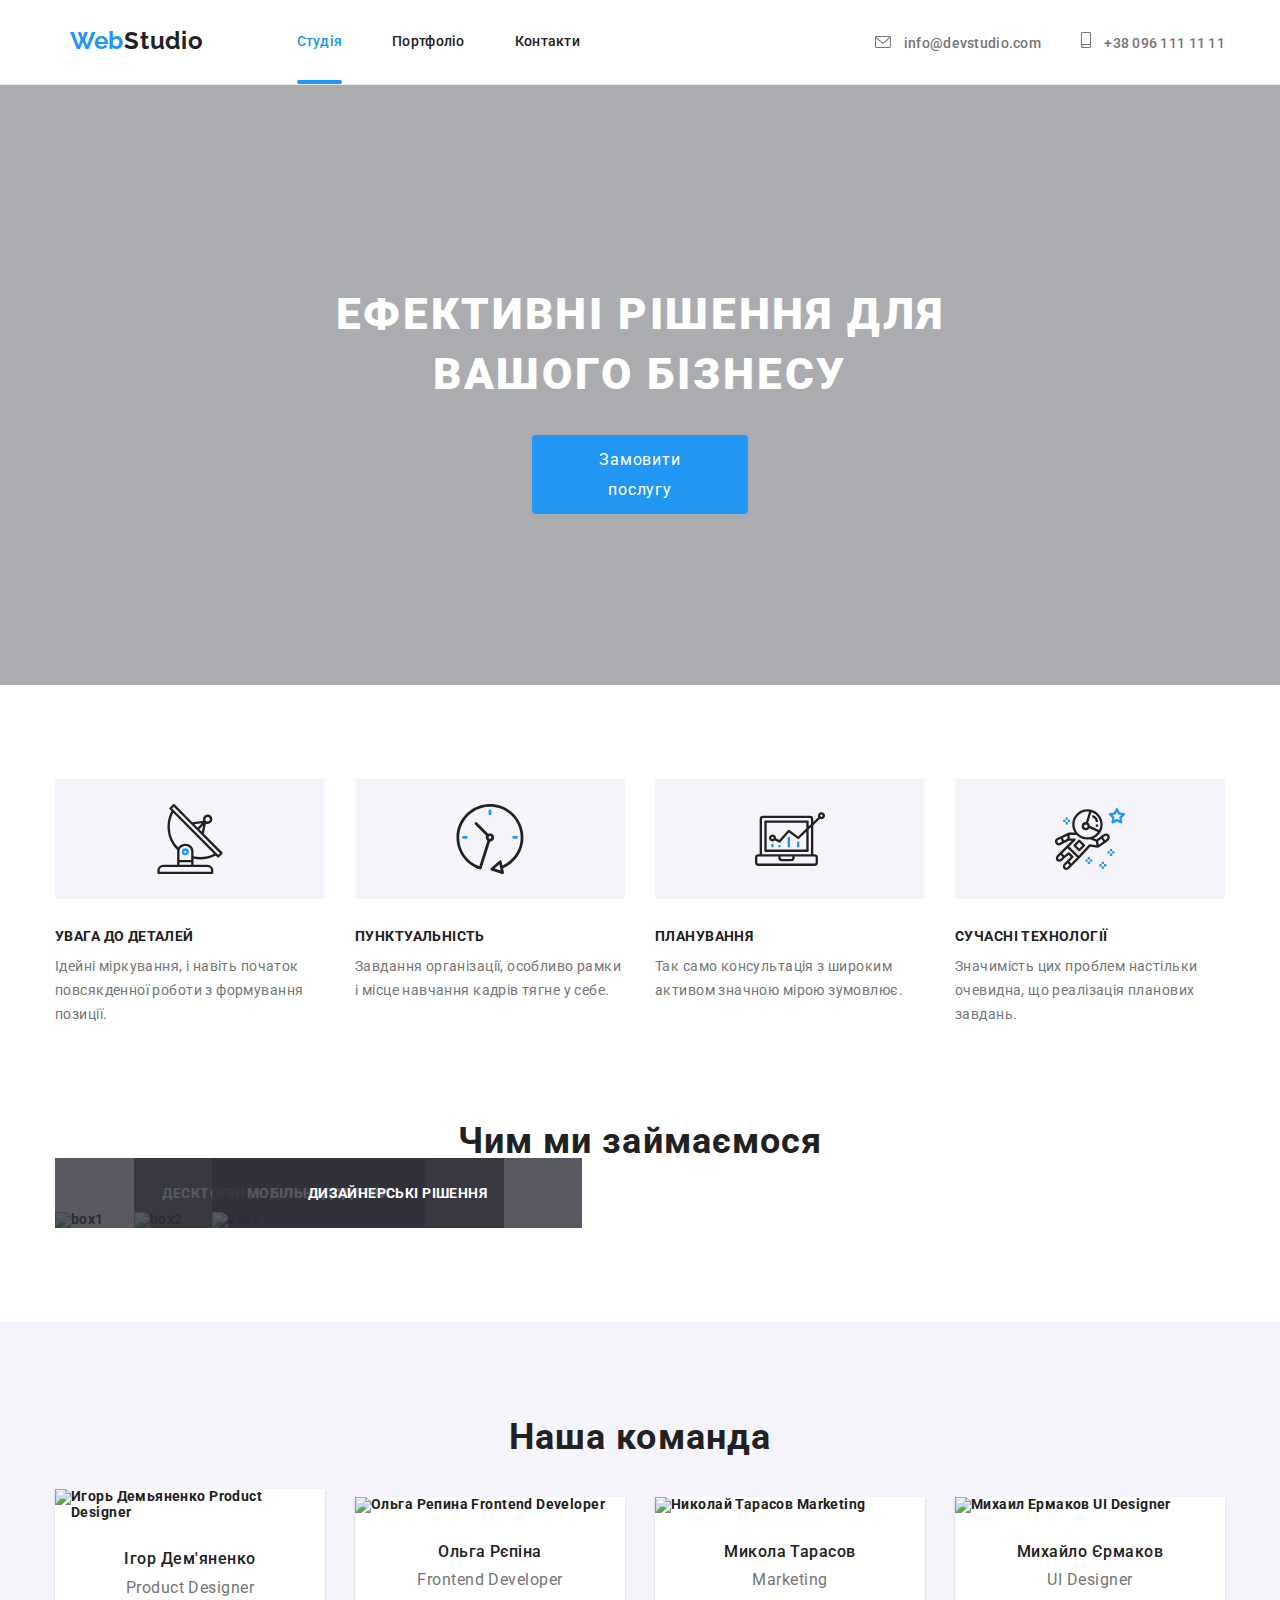
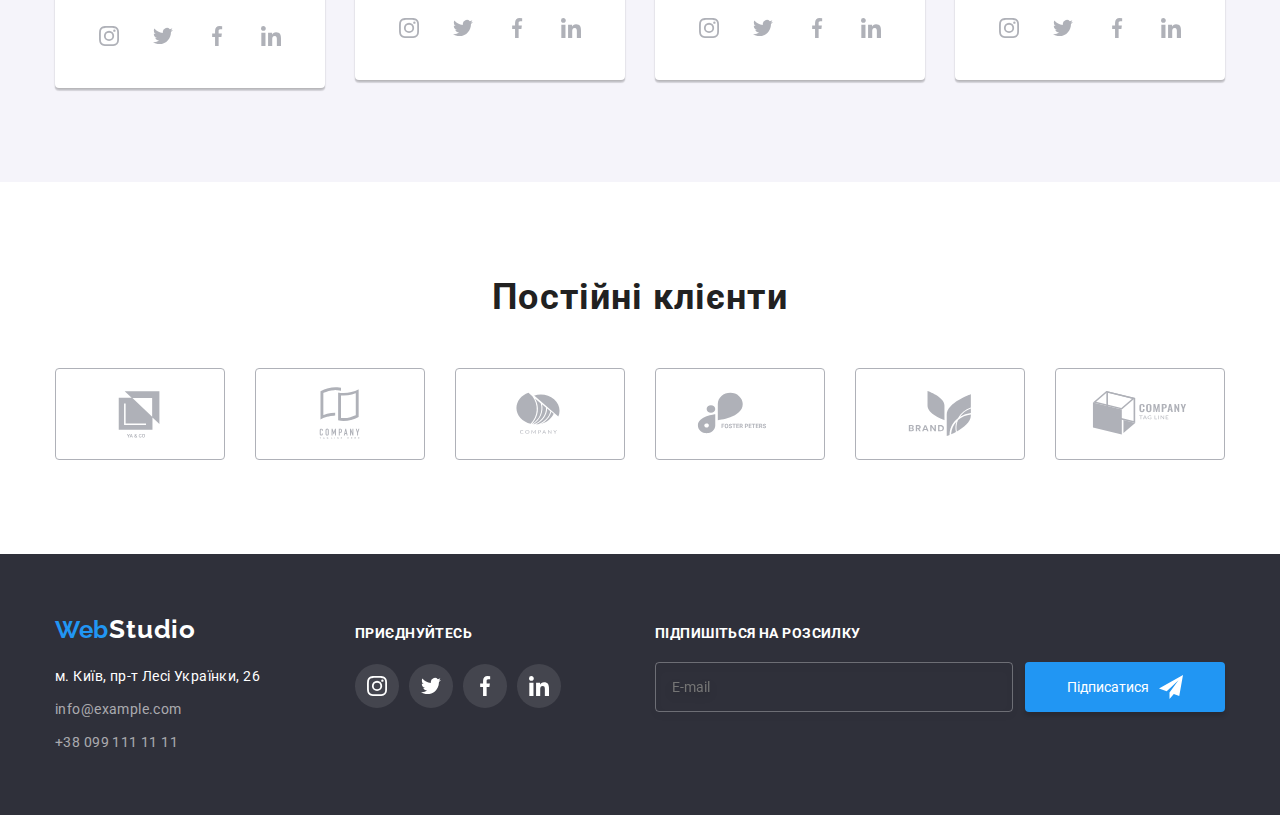
==== commit 659eb1e5: "g" ====
--- a/index.html
+++ b/index.html
@@ -43,8 +43,8 @@
             <nav class="navigation">
               <ul class="navigation__list list">
                 <li class="navigation__item-menu">
-                  <a href="./index.html" class="link navigation__link active"
-                    ><span class="current-item">Студія</span></a
+                  <a href="./index.html" class="link navigation__link current-item active"
+                    >Студія</a
                   >
                 </li>
                 <li class="navigation__item-menu">
--- a/css/main.min.css
+++ b/css/main.min.css
@@ -1 +1 @@
-body{font-family:"Roboto",sans-serif;letter-spacing:.03em;font-size:14px;font-weight:700;line-height:1.14;color:#212121}img{display:block;max-width:100%;height:auto}input{color:#fff}.vissually-hidden{position:absolute;width:1px;height:1px;margin:-1px;border:0;padding:0;white-space:nowrap;-webkit-clip-path:inset(100%);clip-path:inset(100%);clip:rect(0 0 0 0);overflow:hidden}.button{display:block;margin-left:auto;margin-right:auto;padding:10px 24px;border-radius:4px;max-width:200px;text-align:center;border:none;background-color:#2196f3;color:#fff;cursor:pointer;font-family:inherit;-webkit-transition:background-color 250ms cubic-bezier(0.4, 0, 0.2, 1);transition:background-color 250ms cubic-bezier(0.4, 0, 0.2, 1)}@media screen and (min-width: 1200px){.button{min-width:200px;padding:10px 32px}}.button:hover,.button:focus{background-color:#188ce8}.container{margin-left:auto;margin-right:auto;padding-left:15px;padding-right:15px;width:100%}@media screen and (min-width: 480px){.container{max-width:480px}}@media screen and (min-width: 768px){.container{max-width:768px}}@media screen and (min-width: 1200px){.container{max-width:1200px}}.current{color:#2196f3;font-family:"Roboto",sans-serif;font-weight:700;font-size:26px;line-height:1.19;letter-spacing:.03em}.current__logo{font-family:"Raleway",sans-serif;font-weight:700;font-size:24px;line-height:1.16;letter-spacing:.03em;color:#2196f3}.img{display:block;max-width:100%;height:auto;background:#fff;border:1px solid #eee}.link{color:#212121;text-decoration:none}.list{display:-webkit-box;display:-ms-flexbox;display:flex;padding:0;margin:0;list-style:none}.section{padding-top:60px;padding-bottom:60px}@media screen and (min-width: 1200px){.section{padding-top:94px;padding-bottom:94px}}.adress{margin-top:20px;font-style:normal}@media screen and (max-width: 767px){.adress-list{display:-webkit-box;display:-ms-flexbox;display:flex;-webkit-box-orient:vertical;-webkit-box-direction:normal;-ms-flex-direction:column;flex-direction:column;-webkit-box-align:center;-ms-flex-align:center;align-items:center}}@media screen and (min-width: 768px){.adress-list{display:-webkit-box;display:-ms-flexbox;display:flex;-webkit-box-orient:vertical;-webkit-box-direction:normal;-ms-flex-direction:column;flex-direction:column;-webkit-box-align:center;-ms-flex-align:center;align-items:center}}@media screen and (min-width: 1200px){.adress-list{display:block;-webkit-box-orient:vertical;-webkit-box-direction:normal;-ms-flex-direction:column;flex-direction:column}}@media screen and (min-width: 1200px){.adress-item{margin-bottom:9px}.adress-item:last-child{margin-bottom:0px}}.street{color:#fff;font-weight:400;font-size:14px;line-height:1.71;letter-spacing:.03em;text-decoration:none}.contacts{color:rgba(255,255,255,.6);font-weight:400;font-size:14px;line-height:1.71;letter-spacing:.03em;text-decoration:none}@media screen and (max-width: 767px){.container-social{margin-bottom:0;width:100%}}@media screen and (min-width: 768px){.container-social{width:50%}}@media screen and (min-width: 1200px){.container-social{width:auto;margin-right:auto}}.social-text{font-size:14px;line-height:1.14;letter-spacing:.03em;text-transform:uppercase;color:#fff}@media screen and (max-width: 767px){.social-text{text-align:center;margin-left:auto;margin-right:auto;margin-bottom:20px}}@media screen and (min-width: 768px){.social-text{display:block;text-align:center;margin-top:0px;margin-left:auto;margin-right:auto;margin-bottom:20px}}@media screen and (min-width: 1200px){.social-text{text-align:start;padding-top:12px;margin-bottom:-10px}}.social-list{display:-webkit-box;display:-ms-flexbox;display:flex;gap:10px;margin-right:auto;margin-left:0;padding:0;-webkit-box-align:center;-ms-flex-align:center;align-items:center;-webkit-box-pack:center;-ms-flex-pack:center;justify-content:center}@media screen and (min-width: 768px){.social-list{-webkit-box-pack:center;-ms-flex-pack:center;justify-content:center}}@media screen and (min-width: 1200px){.social-list{-webkit-box-pack:start;-ms-flex-pack:start;justify-content:start}}.soc-link{width:44px;height:44px;padding:0;border-radius:50%;display:-webkit-box;display:-ms-flexbox;display:flex;-webkit-box-align:center;-ms-flex-align:center;align-items:center;-webkit-box-pack:center;-ms-flex-pack:center;justify-content:center;background:rgba(255,255,255,.1);-webkit-transition:background-color 250ms cubic-bezier(0.4, 0, 0.2, 1);transition:background-color 250ms cubic-bezier(0.4, 0, 0.2, 1)}.soc-link:hover,.soc-link:focus{background-color:#2196f3}@media screen and (max-width: 767px){.contact{display:-webkit-box;display:-ms-flexbox;display:flex;-webkit-box-orient:vertical;-webkit-box-direction:reverse;-ms-flex-direction:column-reverse;flex-direction:column-reverse;-webkit-box-pack:justify;-ms-flex-pack:justify;justify-content:space-between;gap:32px;margin:64px 0}}@media screen and (min-width: 768px){.contact{display:-webkit-box;display:-ms-flexbox;display:flex;-webkit-box-orient:vertical;-webkit-box-direction:normal;-ms-flex-direction:column;flex-direction:column;gap:10px;margin-left:auto;margin-right:0px}}@media screen and (min-width: 1200px){.contact{display:-webkit-box;display:-ms-flexbox;display:flex;-webkit-box-orient:horizontal;-webkit-box-direction:normal;-ms-flex-direction:row;flex-direction:row;margin-left:auto;-webkit-box-align:end;-ms-flex-align:end;align-items:flex-end}}.contact__list{color:#757575;font-weight:500;font-size:14px;line-height:1.14;letter-spacing:.02em;-webkit-transition:color 250ms cubic-bezier(0.4, 0, 0.2, 1);transition:color 250ms cubic-bezier(0.4, 0, 0.2, 1)}.contact .contact__list:last-child{margin-right:0px}@media screen and (min-width: 768px){.contact__list{margin-left:auto}}@media screen and (min-width: 1200px){.contact__list{display:-webkit-box;display:-ms-flexbox;display:flex}}.contact__tel-link{font-weight:500;line-height:1.17;letter-spacing:.02em;margin-top:auto;color:#2196f3}@media screen and (max-width: 336px){.contact__tel-link{font-size:24px}}@media screen and (min-width: 337px){.contact__tel-link{font-size:34px}}@media screen and (min-width: 768px){.contact__tel-link{margin-right:30px;font-size:14px;color:#757575}}@media screen and (max-width: 767px){.contact__mail-link{color:#757575;font-weight:500;font-size:24px;line-height:1.16;letter-spacing:.02em;-webkit-transition:color 250ms cubic-bezier(0.4, 0, 0.2, 1);transition:color 250ms cubic-bezier(0.4, 0, 0.2, 1)}}@media screen and (min-width: 768px){.contact__mail-link{margin-right:15px;margin-left:auto;color:#757575}}@media screen and (min-width: 768px){.contact__mail-link,.contact__tel-link{display:inline-block;fill:currentColor}}@media screen and (min-width: 1200px){.contact__mail-link,.contact__tel-link{display:-webkit-box;display:-ms-flexbox;display:flex;-webkit-box-align:center;-ms-flex-align:center;align-items:center;padding:22px 6px;color:#757575;font-weight:500;font-size:14px;line-height:1.14;letter-spacing:.02em;-webkit-transition:color 250ms cubic-bezier(0.4, 0, 0.2, 1);transition:color 250ms cubic-bezier(0.4, 0, 0.2, 1)}.contact__mail-link:hover,.contact__mail-link:focus,.contact__tel-link:hover,.contact__tel-link:focus{color:#2196f3}}.contact__icon{fill:currentColor;margin-right:10px;background-position:center;background-size:contain}@media screen and (max-width: 767px){.contact__icon{display:-webkit-box;display:-ms-flexbox;display:flex;-webkit-box-orient:vertical;-webkit-box-direction:reverse;-ms-flex-direction:column-reverse;flex-direction:column-reverse;-webkit-box-align:start;-ms-flex-align:start;align-items:flex-start;display:none}}.contact__icon:hover,.contact__icon:focus{color:#2196f3}.customers-title{margin-top:0px;margin-bottom:50px;font-size:28px;line-height:1.17;text-align:center;letter-spacing:.03em;color:#212121}@media screen and (min-width: 1200px){.customers-title{font-size:36px}}.customers-list{display:-webkit-box;display:-ms-flexbox;display:flex;-ms-flex-wrap:wrap;flex-wrap:wrap;-webkit-box-pack:center;-ms-flex-pack:center;justify-content:center;-webkit-box-align:center;-ms-flex-align:center;align-items:center;gap:30px;margin-bottom:0px;padding:0}@media screen and (max-width: 767px){.customers-item{width:calc((100% - 30px)/2)}}@media screen and (min-width: 768px){.customers-item{width:calc((100% - 60px)/3)}}@media screen and (min-width: 1200px){.customers-item{width:calc((100% - 150px)/6)}}.clients-link{height:92px;width:100%;display:-webkit-box;display:-ms-flexbox;display:flex;-webkit-box-align:center;-ms-flex-align:center;align-items:center;-webkit-box-pack:center;-ms-flex-pack:center;justify-content:center;padding:0px;border:1px solid #afb1b8;color:#afb1b8;border-radius:4px;-webkit-transition:border-color 250ms cubic-bezier(0.4, 0, 0.2, 1),color 250ms cubic-bezier(0.4, 0, 0.2, 1);transition:border-color 250ms cubic-bezier(0.4, 0, 0.2, 1),color 250ms cubic-bezier(0.4, 0, 0.2, 1)}.clients-link:hover,.clients-link:focus{border-color:#2196f3;color:#2196f3}.clients-icon{fill:currentColor}.feature__list{width:270px}.feature{padding-top:0px;padding-bottom:0px;display:-webkit-box;display:-ms-flexbox;display:flex;-ms-flex-wrap:wrap;flex-wrap:wrap;gap:30px}@media screen and (min-width: 1200px){.feature{padding-top:0px;padding-bottom:0px}}.feature .title{margin-top:30px;font-weight:700;font-size:14px;line-height:1.14;text-align:center;letter-spacing:.03em;text-transform:uppercase;text-align:start}@media screen and (max-width: 767px){.feature .title{text-align:center}}@media screen and (min-width: 768px){.feature .feature__list-astronaut,.feature .feature__list-diagram,.feature .feature__list-clock,.feature .feature__list-antenna{width:calc((100% - 30px)/2)}}@media screen and (min-width: 1200px){.feature .feature__list-astronaut,.feature .feature__list-diagram,.feature .feature__list-clock,.feature .feature__list-antenna{width:calc((100% - 90px)/4)}}.feature .text{margin-top:10px;margin-bottom:0px;color:#757575;font-weight:400;font-size:14px;line-height:1.71;letter-spacing:.03em}.feature__item{display:-webkit-box;display:-ms-flexbox;display:flex;-webkit-box-pack:center;-ms-flex-pack:center;justify-content:center;-webkit-box-align:center;-ms-flex-align:center;align-items:center;width:100%;height:120px;background-color:#f5f4fa}.filter{display:-webkit-box;display:-ms-flexbox;display:flex;-ms-flex-wrap:wrap;flex-wrap:wrap;-webkit-column-gap:8px;-moz-column-gap:8px;column-gap:8px;row-gap:15px;margin-top:0px;margin-bottom:40px}@media screen and (min-width: 768px){.filter{-webkit-box-pack:center;-ms-flex-pack:center;justify-content:center}}.filter-item{margin-right:8px;color:#212121;font-weight:500;font-size:16px;line-height:1.62}.filter-item:last-child{margin-right:0px}.button-filter-all{padding:6px 22px;text-align:center;border:none;color:#fff;background-color:#2196f3;cursor:pointer;border-radius:4px;font-family:inherit;-webkit-transition:-webkit-box-shadow 250ms cubic-bezier(0.4, 0, 0.2, 1);transition:-webkit-box-shadow 250ms cubic-bezier(0.4, 0, 0.2, 1);transition:box-shadow 250ms cubic-bezier(0.4, 0, 0.2, 1);transition:box-shadow 250ms cubic-bezier(0.4, 0, 0.2, 1), -webkit-box-shadow 250ms cubic-bezier(0.4, 0, 0.2, 1)}.button-filter-all:hover,.button-filter-all:focus{-webkit-box-shadow:0px 3px 1px rgba(0,0,0,.1),0px 1px 2px rgba(0,0,0,.08),0px 2px 2px rgba(0,0,0,.12);box-shadow:0px 3px 1px rgba(0,0,0,.1),0px 1px 2px rgba(0,0,0,.08),0px 2px 2px rgba(0,0,0,.12)}.button-filter{padding:6px 22px;border:none;cursor:pointer;font-family:inherit;border-radius:4px;color:#212121;background-color:#f5f4fa;-webkit-transition:color 250ms cubic-bezier(0.4, 0, 0.2, 1),background-color 250ms cubic-bezier(0.4, 0, 0.2, 1),-webkit-box-shadow 250ms 250ms cubic-bezier(0.4, 0, 0.2, 1);transition:color 250ms cubic-bezier(0.4, 0, 0.2, 1),background-color 250ms cubic-bezier(0.4, 0, 0.2, 1),-webkit-box-shadow 250ms 250ms cubic-bezier(0.4, 0, 0.2, 1);transition:color 250ms cubic-bezier(0.4, 0, 0.2, 1),background-color 250ms cubic-bezier(0.4, 0, 0.2, 1),box-shadow 250ms 250ms cubic-bezier(0.4, 0, 0.2, 1);transition:color 250ms cubic-bezier(0.4, 0, 0.2, 1),background-color 250ms cubic-bezier(0.4, 0, 0.2, 1),box-shadow 250ms 250ms cubic-bezier(0.4, 0, 0.2, 1),-webkit-box-shadow 250ms 250ms cubic-bezier(0.4, 0, 0.2, 1)}.button-filter:hover,.button-filter:focus{border:none;cursor:pointer;font-family:inherit;border-radius:4px;color:#fff;background-color:#2196f3;-webkit-box-shadow:0px 3px 1px rgba(0,0,0,.1),0px 1px 2px rgba(0,0,0,.08),0px 2px 2px rgba(0,0,0,.12);box-shadow:0px 3px 1px rgba(0,0,0,.1),0px 1px 2px rgba(0,0,0,.08),0px 2px 2px rgba(0,0,0,.12)}.footer{padding-top:60px;padding-bottom:0px;background-color:#2f303a}@media screen and (max-width: 767px){.container-footer{display:-webkit-box;display:-ms-flexbox;display:flex;-webkit-box-orient:vertical;-webkit-box-direction:normal;-ms-flex-direction:column;flex-direction:column;-webkit-box-align:center;-ms-flex-align:center;align-items:center;gap:60px;padding-bottom:60px}}@media screen and (max-width: 1199px){.container-footer{display:-webkit-box;display:-ms-flexbox;display:flex;-ms-flex-wrap:wrap;flex-wrap:wrap;text-align:center;-webkit-box-align:center;-ms-flex-align:center;align-items:center;padding-bottom:60px}}@media screen and (min-width: 1200px){.container-footer{display:-webkit-box;display:-ms-flexbox;display:flex;aign-items:baseline}}@media screen and (max-width: 767px){.container-contacts,.container-social{margin:0}}@media screen and (min-width: 768px){.container-contacts,.container-social{-ms-flex-preferred-size:50%;flex-basis:50%;margin-bottom:60px}}.site-logo-footer{color:rgba(0,0,0,0)}@media screen and (max-width: 767px){.site-logo-footer{font-family:"Raleway",sans-serif;font-weight:700;font-size:24px;line-height:1.17;letter-spacing:.03em;text-align:center}}@media screen and (min-width: 1200px){.site-logo-footer{font-family:"Raleway",sans-serif;font-weight:700;font-size:26px;line-height:1.19;letter-spacing:.03em;text-align:left;text-decoration:none}}.secondary-current{color:#fff;font-family:"Raleway",sans-serif;font-weight:700;font-size:26px;line-height:1.19;letter-spacing:.03em}.modal-form{max-width:448px;height:342px;margin-bottom:10px;margin-right:0}.form-label{padding-bottom:2px;font-weight:400;font-size:12px;line-height:1.16px;color:#757575}.form-field:not(:last-child){margin-bottom:0}.modal-input{position:relative;margin-bottom:10px;margin-top:4px}.form-input{display:block;width:100%;height:40px;padding:0 0 0 42px;font-weight:400;font-size:16px;line-height:1;color:#757575;border:1px solid rgba(33,33,33,.2);border-radius:4px;outline:rgba(0,0,0,0);-webkit-transition:border 250ms cubic-bezier(0.4, 0, 0.2, 1);transition:border 250ms cubic-bezier(0.4, 0, 0.2, 1)}.form-input:focus{border-color:#2196f3}.modal-icon{position:absolute;left:12px;top:50%;fill:#212121;-webkit-transform:translateY(-50%);transform:translateY(-50%);-webkit-transition:fill 250ms cubic-bezier(0.4, 0, 0.2, 1);transition:fill 250ms cubic-bezier(0.4, 0, 0.2, 1)}.form-input:focus+.modal-icon{fill:#2196f3}.form-text{width:100%;height:120px;margin-top:4px;border-radius:4px;resize:none;padding:12px 16px;font-weight:400;font-size:12px;line-height:1.16;color:rgba(117,117,117,.5);border:1px solid rgba(33,33,33,.2);border-radius:4px;outline:rgba(0,0,0,0);-webkit-transition:border 250ms cubic-bezier(0.4, 0, 0.2, 1);transition:border 250ms cubic-bezier(0.4, 0, 0.2, 1)}.form-text:focus{border-color:#2196f3}.form-text:focus:placeholder{font-weight:400;font-size:12px;line-height:1.16;letter-spacing:.01em;color:rgba(117,117,117,.5)}.check-text{position:relative;display:-webkit-box;display:-ms-flexbox;display:flex;-webkit-box-align:center;-ms-flex-align:center;align-items:center;-webkit-box-pack:center;-ms-flex-pack:center;justify-content:center;margin-top:20px;font-weight:400;font-size:14px;line-height:1.71;color:#757575}@media screen and (max-width: 479px){.check-text{font-size:8px}}.icon-checkbox{display:inline-block;width:16px;height:15px;margin-right:10px;border:2px solid #212121;border-radius:2px;-webkit-transition:background-color 250ms cubic-bezier(0.4, 0, 0.2, 1),border-color 250ms cubic-bezier(0.4, 0, 0.2, 1);transition:background-color 250ms cubic-bezier(0.4, 0, 0.2, 1),border-color 250ms cubic-bezier(0.4, 0, 0.2, 1)}.modal-check:focus+.icon-checkbox{border-color:2px solid var(--current-color)}.modal-check:checked+.icon-checkbox{background-color:#2196f3;border:#2196f3}.icon-check{position:absolute;display:block;width:16px;height:15px;top:50%;opacity:0;margin-right:8px;border-radius:2px;-webkit-transform:translateY(-50%);transform:translateY(-50%);-webkit-transition:background-color 250ms cubic-bezier(0.4, 0, 0.2, 1),border-color 250ms cubic-bezier(0.4, 0, 0.2, 1);transition:background-color 250ms cubic-bezier(0.4, 0, 0.2, 1),border-color 250ms cubic-bezier(0.4, 0, 0.2, 1)}.modal-check:checked+.icon-checkbox .icon-check{opacity:1}.check-link{color:#2196f3}.button-check{display:block;margin-left:auto;margin-right:auto;margin-top:20px;padding:10px 52px;border-radius:4px;min-width:200px;text-align:center;border:none;cursor:pointer;font-size:16px;line-height:1.88;letter-spacing:.06em;color:#fff;background-color:#2196f3;-webkit-box-shadow:0px 4px 4px rgba(0,0,0,.15);box-shadow:0px 4px 4px rgba(0,0,0,.15);-webkit-transition:background-color 250ms cubic-bezier(0.4, 0, 0.2, 1);transition:background-color 250ms cubic-bezier(0.4, 0, 0.2, 1)}.button-check:hover,.button-check:focus{background-color:#188ce8}.header{position:relative;top:0;width:100%;display:-webkit-box;display:-ms-flexbox;display:flex;border-bottom:1px solid #ececec;background-color:#fff}.header .main-nav{display:-webkit-box;display:-ms-flexbox;display:flex;-webkit-box-align:center;-ms-flex-align:center;align-items:center}@media screen and (max-width: 767px){.header .main-nav{-webkit-box-pack:justify;-ms-flex-pack:justify;justify-content:space-between}}@media screen and (min-width: 768px){.header .main-nav{display:-webkit-box;display:-ms-flexbox;display:flex;-webkit-box-align:center;-ms-flex-align:center;align-items:center;-webkit-box-pack:justify;-ms-flex-pack:justify;justify-content:space-between}}.menu{-webkit-box-flex:1;-ms-flex-positive:1;flex-grow:1}@media screen and (min-width: 768px){.menu-container{-ms-flex-wrap:nowrap;flex-wrap:nowrap;-webkit-box-align:center;-ms-flex-align:center;align-items:center}}.menu-btn{display:block;margin-left:auto;border:none;background-color:rgba(0,0,0,0);color:#212121;z-index:2;cursor:pointer;-webkit-transition:color 250ms cubic-bezier(0.4, 0, 0.2, 1);transition:color 250ms cubic-bezier(0.4, 0, 0.2, 1)}.menu-btn:hover,.menu-btn:focus{color:#2196f3}@media screen and (min-width: 768px){.menu-btn{display:none}}.contact__icon .icone-close,.icon-menu{padding:10px}.icon-close{display:none;margin-left:auto;margin-bottom:30px}.menu-btn.is-open .icon-close{display:block}.menu-btn.is-open .icon-menu{display:none}@media screen and (max-width: 767px){.menu{display:none;position:fixed;top:0;left:0;width:100%;height:100vh;pointer-events:none;z-index:1;-webkit-transform-origin:top;transform-origin:top;-webkit-transform:translateY(-100%);transform:translateY(-100%);-webkit-transition:250ms cubic-bezier(0.4, 0, 0.2, 1);transition:250ms cubic-bezier(0.4, 0, 0.2, 1);background-color:#fff;-webkit-box-shadow:0px 4px 8px rgba(0,0,0,.04),0px 2px 4px rgba(0,0,0,.08),0px 1px 3px rgba(0,0,0,.16);box-shadow:0px 4px 8px rgba(0,0,0,.04),0px 2px 4px rgba(0,0,0,.08),0px 1px 3px rgba(0,0,0,.16)}.menu.is-open{display:block;overflow:auto;pointer-events:all;-webkit-transform:translateY(0);transform:translateY(0)}}@media screen and (max-width: 767px)and (min-width: 1200px){.menu{display:-webkit-box;display:-ms-flexbox;display:flex;width:100%;-webkit-box-flex:1;-ms-flex-positive:1;flex-grow:1}}@media screen and (max-width: 429px){.menu .menu-container{padding:40px 0}.menu .menu-container .menu-container{padding:0 20px}}@media screen and (min-width: 430px)and (max-width: 439px){.menu .menu-container{padding:40px 0}.menu .menu-container .menu-container{padding:0 30px}}@media screen and (max-width: 767px){.menu .menu-container{display:-webkit-box;display:-ms-flexbox;display:flex;-webkit-box-orient:vertical;-webkit-box-direction:normal;-ms-flex-direction:column;flex-direction:column;-webkit-box-flex:1;-ms-flex-positive:1;flex-grow:1;top:0;left:0;padding:48px 20px;width:100%}}@media screen and (min-width: 768px){.menu .menu-container{display:-webkit-box;display:-ms-flexbox;display:flex;-ms-flex-wrap:wrap;flex-wrap:wrap;-webkit-box-align:center;-ms-flex-align:center;align-items:center;width:100%;padding:0}}@media screen and (min-width: 1200px){.menu .menu-container{width:100%;display:-webkit-box;display:-ms-flexbox;display:flex}}@media screen and (max-width: 767px){.mobile-soc{display:none}}@media screen and (min-width: 768px){.mobile-soc{display:none}}.mobile-soc{display:-webkit-box;display:-ms-flexbox;display:flex}@media screen and (max-width: 767px){.mobile-soc{-ms-flex-wrap:wrap;flex-wrap:wrap;-webkit-box-pack:start;-ms-flex-pack:start;justify-content:flex-start;margin-bottom:48px}}@media screen and (min-width: 768px){.mobile-soc{display:none}}.mobile-soc__item:nth-child(1){padding-right:10px;border-right:1px solid rgba(33,33,33,.2)}.mobile-soc__item:nth-child(2){padding:0 10px;border-right:1px solid rgba(33,33,33,.2)}.mobile-soc__item:nth-child(3){padding:0 10px;border-right:1px solid rgba(33,33,33,.2)}.mobile-soc__item:nth-child(4){padding-left:10px}.mobile-soc__link{font-weight:500;font-size:18px;line-height:1.22;letter-spacing:.02em;color:#2196f3}@media screen and (max-width: 350px){.mobile-soc__link{font-size:12px}}@media screen and (min-width: 350px)and (max-width: 430px){.mobile-soc__link{font-size:16px}}.backdrop{position:fixed;top:0;width:100%;height:100%;padding:40px;background:rgba(0,0,0,.2);-webkit-transition:opacity 250ms cubic-bezier(0.4, 0, 0.2, 1),visibility 250ms cubic-bezier(0.4, 0, 0.2, 1);transition:opacity 250ms cubic-bezier(0.4, 0, 0.2, 1),visibility 250ms cubic-bezier(0.4, 0, 0.2, 1)}@media screen and (max-width: 480px){.backdrop{padding:94px,15px;overflow-y:auto}}.is-hidden{visibility:hidden;opacity:0;pointer-events:none}.modal{background:#fff;-webkit-box-shadow:0px 3px 1px rgba(0,0,0,.1),0px 1px 2px rgba(0,0,0,.08),0px 2px 2px rgba(0,0,0,.12);box-shadow:0px 3px 1px rgba(0,0,0,.1),0px 1px 2px rgba(0,0,0,.08),0px 2px 2px rgba(0,0,0,.12);border-radius:4px}@media screen and (max-width: 330px){.modal{padding:40px 10px}}@media screen and (min-width: 331px)and (max-width: 470px){.modal{padding:40px 20px}}@media screen and (min-width: 480px){.modal{position:absolute;top:50%;left:50%;-webkit-transform:translate(-50%, -50%);transform:translate(-50%, -50%);width:450px;height:609px}}@media screen and (max-width: 330px){.modal{padding:40px 10px}}@media screen and (min-width: 320px)and (max-width: 470px){.modal{padding:40px 20px;height:609px}}@media screen and (max-width: 767px){.modal{position:absolute;top:50%;left:50%;width:450px;height:609px;-webkit-transform:translate(-50%, -50%);transform:translate(-50%, -50%);width:calc(100% - 30px);padding:40px}}@media screen and (max-width: 767px)and (max-width: 1199px){.modal{min-height:609px}}@media screen and (min-width: 768px){.modal{width:450px;padding:40px}}@media screen and (min-width: 1200px){.modal{position:absolute;top:50%;left:50%;width:528px;min-height:581px;padding:40px;-webkit-transform:translate(-50%, -50%) scale(1);transform:translate(-50%, -50%) scale(1);-webkit-transition:-webkit-transform 250ms cubic-bezier(0.4, 0, 0.2, 1);transition:-webkit-transform 250ms cubic-bezier(0.4, 0, 0.2, 1);transition:transform 250ms cubic-bezier(0.4, 0, 0.2, 1);transition:transform 250ms cubic-bezier(0.4, 0, 0.2, 1), -webkit-transform 250ms cubic-bezier(0.4, 0, 0.2, 1)}}.backdrop.is-hidden .modal{-webkit-transform:translate(-50%, -50%) scale(0);transform:translate(-50%, -50%) scale(0)}.modal-close{position:absolute;right:8px;top:8px;width:30px;height:30px;background:rgba(0,0,0,0);border:1px solid rgba(0,0,0,.1);border-radius:50%;display:-webkit-box;display:-ms-flexbox;display:flex;-webkit-box-align:center;-ms-flex-align:center;align-items:center;justify-items:center;cursor:pointer;-webkit-transition:color 250ms cubic-bezier(0.4, 0, 0.2, 1);transition:color 250ms cubic-bezier(0.4, 0, 0.2, 1);fill:currentColor}.modal-close:hover,.modal-close:focus{color:#2196f3}.modal-title{margin-top:0px;margin-bottom:12px;font-weight:700;font-size:20px;line-height:1.15;text-align:center;color:#212121}@media screen and (max-width: 767px){.navigation,.navigation__list{display:-webkit-box;display:-ms-flexbox;display:flex;-webkit-box-orient:vertical;-webkit-box-direction:normal;-ms-flex-direction:column;flex-direction:column;gap:32px;margin-bottom:150px;height:100%}}@media screen and (min-width: 768px){.navigation,.navigation__list{display:-webkit-box;display:-ms-flexbox;display:flex}}@media screen and (min-width: 1200px){.navigation,.navigation__list{display:-webkit-box;display:-ms-flexbox;display:flex;-webkit-box-orient:horizontal;-webkit-box-direction:normal;-ms-flex-direction:row;flex-direction:row}}@media screen and (min-width: 1200px){.link{display:block;padding-top:32px;padding-bottom:32px}}.current-item{color:#2196f3}@media screen and (max-width: 767px){.current-item{padding:0;font-weight:500;font-size:40px;line-height:1.17;letter-spacing:.02em}}@media screen and (min-width: 768px){.current-item{-webkit-box-align:center;-ms-flex-align:center;align-items:center}}@media screen and (min-width: 1200px){.current-item{font-size:14px;line-height:1.14}}.navigation__link{color:#212121;font-weight:500;font-size:14px;line-height:1.14;letter-spacing:.02em;-webkit-transition:color 250ms cubic-bezier(0.4, 0, 0.2, 1);transition:color 250ms cubic-bezier(0.4, 0, 0.2, 1)}@media screen and (max-width: 767px){.navigation__link{padding:0;font-weight:500;font-size:40px;line-height:1.17;letter-spacing:.02em;color:#212121}}@media screen and (min-width: 768px){.navigation__link{padding:32px 0}}.navigation__link:hover,.navigation__link:focus{color:#2196f3}@media screen and (max-width: 767px){.navigation__item-menu:last-child{margin-bottom:auto}}@media screen and (min-width: 768px){.navigation__item-menu{margin-right:50px}}.navigation__item-menu:last-child{margin-right:0px}@media screen and (min-width: 1200px){.navigation__item-menu{margin-right:50px}.navigation__item-menu:last-child{margin-right:0px}}.main-nav>.logo__header{font-family:"Raleway",sans-serif;font-weight:700;font-size:26px;line-height:1.19;letter-spacing:.03em;text-align:left;text-decoration:none}@media screen and (min-width: 480px){.main-nav>.logo__header{padding-top:15px;padding-bottom:15px;padding-left:15px;-webkit-box-pack:center;-ms-flex-pack:center;justify-content:center}}@media screen and (min-width: 768px){.main-nav>.logo__header{padding-top:26px;padding-bottom:26px;padding-left:15px;margin-right:93px}}@media screen and (min-width: 1200px){.main-nav>.logo__header{margin-right:93px;padding-top:24px;padding-bottom:25px}}.active{position:relative}.active:after{position:absolute;left:0;bottom:0;content:"";width:100%;height:4px;border-radius:2px;background-color:#2196f3}@media screen and (max-width: 767px){.container-online{width:100%}}@media screen and (max-width: 1199px){.container-online{margin:0 auto}}@media screen and (min-width: 1200px){.container-online{width:570px;height:86px;margin-left:auto}}.online-title{font-weight:700;font-size:14px;line-height:1.14;letter-spacing:.03em;text-transform:uppercase;color:#fff;padding-top:12px;margin-top:0;margin-bottom:20px}@media screen and (min-width: 1200px){.online-title{text-align:start}}.online-form{display:-webkit-box;display:-ms-flexbox;display:flex}@media screen and (max-width: 767px){.online-form{-webkit-box-orient:vertical;-webkit-box-direction:normal;-ms-flex-direction:column;flex-direction:column}}@media screen and (max-width: 1199px){.online-form{-webkit-box-orient:vertical;-webkit-box-direction:normal;-ms-flex-direction:column;flex-direction:column}}@media screen and (min-width: 1200px){.online-form{-webkit-box-pack:end;-ms-flex-pack:end;justify-content:flex-end}}.online-input{padding-left:16px;padding-top:15px;padding-bottom:15px;border:1px solid rgba(255,255,255,.3);-webkit-filter:drop-shadow(0px 4px 4px rgba(0, 0, 0, 0.15));filter:drop-shadow(0px 4px 4px rgba(0, 0, 0, 0.15));border-radius:4px;background-color:rgba(0,0,0,0)}@media screen and (max-width: 767px){.online-input{width:100%;height:50px;margin-bottom:20px;max-width:450px;font-size:16px}}@media screen and (min-width: 768px){.online-input{width:450px;height:50px;margin-bottom:20px}}@media screen and (min-width: 1200px){.online-input{width:570px;height:50px;margin-right:12px}}.online-input:placeholder{width:100%;font-weight:400;font-size:16px;line-height:1.26;letter-spacing:.03em;color:rgba(255,255,255,.6)}.online-input:focus{border-color:#fff}.online-inputt:focus::-webkit-input-placeholder{color:#fff}.online-inputt:focus::-moz-placeholder{color:#fff}.online-inputt:focus:-ms-input-placeholder{color:#fff}.online-inputt:focus::-ms-input-placeholder{color:#fff}.online-inputt:focus::placeholder{color:#fff}.online-button{display:-webkit-box;display:-ms-flexbox;display:flex;-webkit-box-align:center;-ms-flex-align:center;align-items:center;-webkit-box-pack:center;-ms-flex-pack:center;justify-content:center;text-align:center;padding:10px 28px;border-radius:4px;max-width:200px;margin:0 auto;border:none;-webkit-box-shadow:0px 4px 4px rgba(0,0,0,.15);box-shadow:0px 4px 4px rgba(0,0,0,.15);background-color:#2196f3;color:#fff;cursor:pointer;font-family:inherit;-webkit-transition:background-color 250ms cubic-bezier(0.4, 0, 0.2, 1);transition:background-color 250ms cubic-bezier(0.4, 0, 0.2, 1)}.online-button:hover,.online-button:focus{background-color:#188ce8}@media screen and (min-width: 1200px){.online-button{min-width:200px;height:50px}}.online-icon{margin-left:10px;margin-right:0}.flex-filter{margin-bottom:50px}.project{display:-webkit-box;display:-ms-flexbox;display:flex;-ms-flex-wrap:wrap;flex-wrap:wrap;gap:30px;margin:0px;padding:0px}.project-list{max-width:450px;color:#212121;font-size:18px;line-height:2;letter-spacing:.06em}@media screen and (min-width: 768px){.project-list{width:calc((100% - 30px)/2)}}@media screen and (min-width: 1200px){.project-list{width:calc((100% - 60px)/3)}}.project-top-list{position:relative;overflow:hidden}.top-text{position:absolute;top:0;left:0;width:100%;height:100%;padding:77px 24px;margin:0;font-weight:400;font-size:18px;line-height:1.56;overflow:auto;color:#fff;background-color:rgba(33,150,243,.9);-webkit-transform:translateY(100%);transform:translateY(100%);-webkit-transition:-webkit-transform 250ms linear;transition:-webkit-transform 250ms linear;transition:transform 250ms linear;transition:transform 250ms linear, -webkit-transform 250ms linear}.project-list:hover .top-text{-webkit-transform:translateY(0);transform:translateY(0)}.project-img{text-decoration:none;-webkit-transition:-webkit-box-shadow 250ms cubic-bezier(0.4, 0, 0.2, 1);transition:-webkit-box-shadow 250ms cubic-bezier(0.4, 0, 0.2, 1);transition:box-shadow 250ms cubic-bezier(0.4, 0, 0.2, 1);transition:box-shadow 250ms cubic-bezier(0.4, 0, 0.2, 1), -webkit-box-shadow 250ms cubic-bezier(0.4, 0, 0.2, 1)}.project-img:hover,.project-img:focus{-webkit-box-shadow:0px 3px 1px rgba(0,0,0,.1),0px 1px 2px rgba(0,0,0,.08),0px 2px 2px rgba(0,0,0,.12);box-shadow:0px 3px 1px rgba(0,0,0,.1),0px 1px 2px rgba(0,0,0,.08),0px 2px 2px rgba(0,0,0,.12)}@media screen and (min-width: 768px){.project-img{display:-webkit-box;display:-ms-flexbox;display:flex;-webkit-box-orient:vertical;-webkit-box-direction:normal;-ms-flex-direction:column;flex-direction:column;height:100%}}.project-list-title{border-right:1px solid #eee;border-bottom:1px solid #eee;border-left:1px solid #eee;padding:20px 24px;-webkit-box-flex:1;-ms-flex-positive:1;flex-grow:1}.project-title{margin:0px;margin-bottom:4px;color:#212121;font-weight:700;font-size:18px;line-height:2;letter-spacing:.06em}.project-text{margin:0px;color:#757575;font-weight:400;font-size:16px;line-height:1.88;letter-spacing:.03em}.team__socials{display:-webkit-box;display:-ms-flexbox;display:flex;-webkit-box-pack:center;-ms-flex-pack:center;justify-content:center;gap:10px;margin-top:16px}.team__social-link{width:44px;height:44px;padding:0px;border-radius:50%;display:-webkit-box;display:-ms-flexbox;display:flex;-webkit-box-align:center;-ms-flex-align:center;align-items:center;-webkit-box-pack:center;-ms-flex-pack:center;justify-content:center;color:#afb1b8;-webkit-transition:color 250ms cubic-bezier(0.4, 0, 0.2, 1),background-color 250ms cubic-bezier(0.4, 0, 0.2, 1);transition:color 250ms cubic-bezier(0.4, 0, 0.2, 1),background-color 250ms cubic-bezier(0.4, 0, 0.2, 1)}.team__social-link:hover,.team__social-link:focus{background-color:#2196f3;color:#fff}.team__social-network{max-width:44px;max-height:44px}.team__social-icon{fill:currentColor}.team{background-color:#f5f4fa}@media screen and (min-width: 1200px){.team{padding-top:94px;padding-bottom:94px}}.title{margin-top:0px;margin-bottom:0px}.team__title{margin-top:0;margin-bottom:30px;font-size:28px;line-height:1.17;text-align:center;letter-spacing:.03em}@media screen and (min-width: 1200px){.team__title{font-size:36px}}.title--color-dark{color:#212121}.team__list{display:-webkit-box;display:-ms-flexbox;display:flex;-ms-flex-wrap:wrap;flex-wrap:wrap;gap:30px;-webkit-box-pack:center;-ms-flex-pack:center;justify-content:center;-webkit-box-align:center;-ms-flex-align:center;align-items:center}.team__item{background-color:#fff;-webkit-box-shadow:0px 3px 1px rgba(0,0,0,.1),0px 1px 2px rgba(0,0,0,.08),0px 2px 2px rgba(0,0,0,.12);box-shadow:0px 3px 1px rgba(0,0,0,.1),0px 1px 2px rgba(0,0,0,.08),0px 2px 2px rgba(0,0,0,.12);border-radius:0px 0px 4px 4px}@media screen and (min-width: 768px){.team__item{width:calc((100% - 30px)/2)}}@media screen and (min-width: 1200px){.team__item{width:calc((100% - 90px)/4)}}.team__item img{width:auto}.team__name-img{padding-top:30px;padding-bottom:30px}.name{margin-top:0px;margin-bottom:10px;color:#212121;font-weight:500;font-size:16px;line-height:1.18;text-align:center;letter-spacing:.03em}.team__position{margin:0px;color:#757575;font-weight:400;font-size:16px;line-height:1.18;text-align:center;letter-spacing:.03em}.section__title-main{background-repeat:no-repeat;background-position:center;background-size:cover;background-repeat:no-repeat;background-position:center;background-size:cover}@media screen and (max-width: 767px){.section__title-main{width:100%;padding:118px 0px;background-image:-webkit-gradient(linear, left top, left bottom, from(rgba(47, 48, 58, 0.4)), to(rgba(47, 48, 58, 0.4))),url(../images/header-mob.jpg);background-image:linear-gradient(rgba(47, 48, 58, 0.4), rgba(47, 48, 58, 0.4)),url(../images/header-mob.jpg)}}@media screen and (max-width: 767px)and (min-device-pixel-ratio: 2),screen and (max-width: 767px)and (-webkit-min-device-pixel-ratio: 2),screen and (max-width: 767px)and (min-resolution: 192dpi),screen and (max-width: 767px)and (min-resolution: 2dppx){.section__title-main{background-image:-webkit-gradient(linear, left top, left bottom, from(rgba(47, 48, 58, 0.4)), to(rgba(47, 48, 58, 0.4))),url(../images/header-mob-2x.jpg);background-image:linear-gradient(rgba(47, 48, 58, 0.4), rgba(47, 48, 58, 0.4)),url(../images/header-mob-2x.jpg)}}@media screen and (min-width: 768px){.section__title-main{padding:118px 0;background-image:-webkit-gradient(linear, left top, left bottom, from(rgba(47, 48, 58, 0.4)), to(rgba(47, 48, 58, 0.4))),url(../images/header-tab.jpg);background-image:linear-gradient(rgba(47, 48, 58, 0.4), rgba(47, 48, 58, 0.4)),url(../images/header-tab.jpg)}}@media screen and (min-width: 768px)and (min-device-pixel-ratio: 2),screen and (min-width: 768px)and (-webkit-min-device-pixel-ratio: 2),screen and (min-width: 768px)and (min-resolution: 192dpi),screen and (min-width: 768px)and (min-resolution: 2dppx){.section__title-main{background-image:-webkit-gradient(linear, left top, left bottom, from(rgba(47, 48, 58, 0.4)), to(rgba(47, 48, 58, 0.4))),url(../images/header-tab-2x.jpg);background-image:linear-gradient(rgba(47, 48, 58, 0.4), rgba(47, 48, 58, 0.4)),url(../images/header-tab-2x.jpg)}}@media screen and (min-width: 1200px){.section__title-main{max-width:1600px;height:600px;margin-left:auto;margin-right:auto;padding:200px 0;background-image:-webkit-gradient(linear, left top, left bottom, from(rgba(47, 48, 58, 0.4)), to(rgba(47, 48, 58, 0.4))),url(../images/header.jpg);background-image:linear-gradient(rgba(47, 48, 58, 0.4), rgba(47, 48, 58, 0.4)),url(../images/header.jpg)}}@media screen and (min-width: 1200px)and (min-device-pixel-ratio: 2),screen and (min-width: 1200px)and (-webkit-min-device-pixel-ratio: 2),screen and (min-width: 1200px)and (min-resolution: 192dpi),screen and (min-width: 1200px)and (min-resolution: 2dppx){.section__title-main{background-image:-webkit-gradient(linear, left top, left bottom, from(rgba(47, 48, 58, 0.4)), to(rgba(47, 48, 58, 0.4))),url(../images/header-2x.jpg);background-image:linear-gradient(rgba(47, 48, 58, 0.4), rgba(47, 48, 58, 0.4)),url(../images/header-2x.jpg)}}.container__title-main{margin-left:auto;margin-right:auto;margin-bottom:0px;padding-left:15px;padding-right:15px;max-width:100%}@media screen and (min-width: 768px){.container__title-main{width:768px}}@media screen and (min-width: 1200px){.container__title-main{width:1200px}}.main__title{margin-top:0;margin-bottom:30px;margin-left:auto;margin-right:auto;font-family:"Roboto","Roboto",sans-serif;font-weight:900;font-size:22px;line-height:1.61;letter-spacing:.06em;text-align:center;text-transform:uppercase}@media screen and (min-width: 480px){.main__title{font-size:26px;line-height:1.61;max-width:360px}}@media screen and (min-width: 768px){.main__title{max-width:360px}}@media screen and (min-width: 1200px){.main__title{max-width:696px;font-size:44px;line-height:1.36}}.title{margin-top:0px;margin-bottom:0px}.title--color-light{color:#fff}.work{padding-top:0px;padding-bottom:94px}@media screen and (max-width: 1199px){.work{display:none}}.work__list{display:-webkit-box;display:-ms-flexbox;display:flex;-webkit-column-gap:30px;-moz-column-gap:30px;column-gap:30px;text-decoration:none}.work__item{display:block}.work__title-label{position:relative;bottom:0}.work__text{position:absolute;bottom:0;padding-top:27px;padding-bottom:27px;margin:0;height:70px;width:370px;font-size:14px;line-height:16px;text-align:center;letter-spacing:.03em;text-transform:uppercase;background:rgba(47,48,58,.8)}.about-work{margin-top:0px;margin-bottom:50px;font-weight:700;font-size:36px;line-height:1.16;text-align:center;letter-spacing:.03em}/*# sourceMappingURL=main.min.css.map */+body{font-family:"Roboto",sans-serif;letter-spacing:.03em;font-size:14px;font-weight:700;line-height:1.14;color:#212121}img{display:block;max-width:100%;height:auto}input{color:#fff}.vissually-hidden{position:absolute;width:1px;height:1px;margin:-1px;border:0;padding:0;white-space:nowrap;-webkit-clip-path:inset(100%);clip-path:inset(100%);clip:rect(0 0 0 0);overflow:hidden}.button{display:block;margin-left:auto;margin-right:auto;padding:10px 24px;border-radius:4px;max-width:216px;text-align:center;border:none;background-color:#2196f3;color:#fff;cursor:pointer;font-family:inherit;-webkit-transition:background-color 250ms cubic-bezier(0.4, 0, 0.2, 1);transition:background-color 250ms cubic-bezier(0.4, 0, 0.2, 1)}@media screen and (min-width: 1200px){.button{min-width:200px;padding:10px 32px;font-size:16px;line-height:1.87;letter-spacing:.06em}}.button:hover,.button:focus{background-color:#188ce8}.container{margin-left:auto;margin-right:auto;padding-left:15px;padding-right:15px;width:100%}@media screen and (min-width: 480px){.container{max-width:480px}}@media screen and (min-width: 768px){.container{max-width:768px}}@media screen and (min-width: 1200px){.container{max-width:1200px}}.current{color:#2196f3;font-family:"Roboto",sans-serif;font-weight:700;font-size:26px;line-height:1.19;letter-spacing:.03em}.current__logo{font-family:"Raleway",sans-serif;font-weight:700;font-size:24px;line-height:1.16;letter-spacing:.03em;color:#2196f3}.img{display:block;max-width:100%;height:auto;background:#fff;border:1px solid #eee}.link{color:#212121;text-decoration:none}.list{display:-webkit-box;display:-ms-flexbox;display:flex;padding:0;margin:0;list-style:none}.section{padding-top:60px;padding-bottom:60px}@media screen and (min-width: 1200px){.section{padding-top:94px;padding-bottom:94px}}.adress{margin-top:20px;font-style:normal}@media screen and (max-width: 767px){.adress-list{display:-webkit-box;display:-ms-flexbox;display:flex;-webkit-box-orient:vertical;-webkit-box-direction:normal;-ms-flex-direction:column;flex-direction:column;-webkit-box-align:center;-ms-flex-align:center;align-items:center}}@media screen and (min-width: 768px){.adress-list{display:-webkit-box;display:-ms-flexbox;display:flex;-webkit-box-orient:vertical;-webkit-box-direction:normal;-ms-flex-direction:column;flex-direction:column;-webkit-box-align:center;-ms-flex-align:center;align-items:center}}@media screen and (min-width: 1200px){.adress-list{display:block;-webkit-box-orient:vertical;-webkit-box-direction:normal;-ms-flex-direction:column;flex-direction:column}}@media screen and (min-width: 1200px){.adress-item{margin-bottom:9px}.adress-item:last-child{margin-bottom:0px}}.street{color:#fff;font-weight:400;font-size:14px;line-height:1.71;letter-spacing:.03em;text-decoration:none}.contacts{color:rgba(255,255,255,.6);font-weight:400;font-size:14px;line-height:1.71;letter-spacing:.03em;text-decoration:none}@media screen and (max-width: 767px){.container-social{margin-bottom:0;width:100%}}@media screen and (min-width: 768px){.container-social{width:50%}}@media screen and (min-width: 1200px){.container-social{width:auto;margin-right:auto}}.social-text{font-size:14px;line-height:1.14;letter-spacing:.03em;text-transform:uppercase;color:#fff}@media screen and (max-width: 767px){.social-text{text-align:center;margin-left:auto;margin-right:auto;margin-bottom:20px}}@media screen and (min-width: 768px){.social-text{display:block;text-align:center;margin-top:0px;margin-left:auto;margin-right:auto;margin-bottom:20px}}@media screen and (min-width: 1200px){.social-text{text-align:start;padding-top:12px;margin-bottom:-10px}}.social-list{display:-webkit-box;display:-ms-flexbox;display:flex;gap:10px;margin-right:auto;margin-left:0;padding:0;-webkit-box-align:center;-ms-flex-align:center;align-items:center;-webkit-box-pack:center;-ms-flex-pack:center;justify-content:center}@media screen and (min-width: 768px){.social-list{-webkit-box-pack:center;-ms-flex-pack:center;justify-content:center}}@media screen and (min-width: 1200px){.social-list{-webkit-box-pack:start;-ms-flex-pack:start;justify-content:start}}.soc-link{width:44px;height:44px;padding:0;border-radius:50%;display:-webkit-box;display:-ms-flexbox;display:flex;-webkit-box-align:center;-ms-flex-align:center;align-items:center;-webkit-box-pack:center;-ms-flex-pack:center;justify-content:center;background:rgba(255,255,255,.1);-webkit-transition:background-color 250ms cubic-bezier(0.4, 0, 0.2, 1);transition:background-color 250ms cubic-bezier(0.4, 0, 0.2, 1)}.soc-link:hover,.soc-link:focus{background-color:#2196f3}@media screen and (max-width: 767px){.contact{display:-webkit-box;display:-ms-flexbox;display:flex;-webkit-box-orient:vertical;-webkit-box-direction:reverse;-ms-flex-direction:column-reverse;flex-direction:column-reverse;-webkit-box-pack:justify;-ms-flex-pack:justify;justify-content:space-between;gap:32px;margin:64px 0}}@media screen and (min-width: 768px){.contact{display:-webkit-box;display:-ms-flexbox;display:flex;-webkit-box-orient:vertical;-webkit-box-direction:normal;-ms-flex-direction:column;flex-direction:column;gap:10px;margin-left:auto;margin-right:0px}}@media screen and (min-width: 1200px){.contact{display:-webkit-box;display:-ms-flexbox;display:flex;-webkit-box-orient:horizontal;-webkit-box-direction:normal;-ms-flex-direction:row;flex-direction:row;margin-left:auto;-webkit-box-align:end;-ms-flex-align:end;align-items:flex-end}}.contact__list{color:#757575;font-weight:500;font-size:14px;line-height:1.14;letter-spacing:.02em;-webkit-transition:color 250ms cubic-bezier(0.4, 0, 0.2, 1);transition:color 250ms cubic-bezier(0.4, 0, 0.2, 1)}@media screen and (min-width: 768px){.contact__list{margin-left:auto}}@media screen and (min-width: 1200px){.contact__list{display:-webkit-box;display:-ms-flexbox;display:flex;margin-right:30px}.contact .contact__list:last-child{margin-right:0px}}.contact__tel-link{font-weight:500;line-height:1.17;letter-spacing:.02em;margin-top:auto;color:#2196f3}@media screen and (max-width: 336px){.contact__tel-link{font-size:24px}}@media screen and (min-width: 337px){.contact__tel-link{font-size:34px}}@media screen and (min-width: 768px){.contact__tel-link{margin-right:30px;font-size:14px;color:#757575}}@media screen and (max-width: 767px){.contact__mail-link{color:#757575;font-weight:500;font-size:24px;line-height:1.16;letter-spacing:.02em;-webkit-transition:color 250ms cubic-bezier(0.4, 0, 0.2, 1);transition:color 250ms cubic-bezier(0.4, 0, 0.2, 1)}}@media screen and (min-width: 768px){.contact__mail-link{margin-right:15px;margin-left:auto;color:#757575}}@media screen and (min-width: 768px){.contact__mail-link,.contact__tel-link{display:inline-block;fill:currentColor}}@media screen and (min-width: 1200px){.contact__mail-link,.contact__tel-link{display:-webkit-box;display:-ms-flexbox;display:flex;-webkit-box-align:center;-ms-flex-align:center;align-items:center;margin-right:0px;color:#757575;font-weight:500;font-size:14px;line-height:1.14;letter-spacing:.02em;-webkit-transition:color 250ms cubic-bezier(0.4, 0, 0.2, 1);transition:color 250ms cubic-bezier(0.4, 0, 0.2, 1)}.contact__mail-link:hover,.contact__mail-link:focus,.contact__tel-link:hover,.contact__tel-link:focus{color:#2196f3}}.contact__icon{fill:currentColor;margin-right:10px;background-position:center;background-size:contain}@media screen and (max-width: 767px){.contact__icon{display:-webkit-box;display:-ms-flexbox;display:flex;-webkit-box-orient:vertical;-webkit-box-direction:reverse;-ms-flex-direction:column-reverse;flex-direction:column-reverse;-webkit-box-align:start;-ms-flex-align:start;align-items:flex-start;display:none}}.contact__icon:hover,.contact__icon:focus{color:#2196f3}.customers-title{margin-top:0px;margin-bottom:50px;font-size:28px;line-height:1.17;text-align:center;letter-spacing:.03em;color:#212121}@media screen and (min-width: 1200px){.customers-title{font-size:36px}}.customers-list{display:-webkit-box;display:-ms-flexbox;display:flex;-ms-flex-wrap:wrap;flex-wrap:wrap;-webkit-box-pack:center;-ms-flex-pack:center;justify-content:center;-webkit-box-align:center;-ms-flex-align:center;align-items:center;gap:30px;margin-bottom:0px;padding:0}@media screen and (max-width: 767px){.customers-item{width:calc((100% - 30px)/2)}}@media screen and (min-width: 768px){.customers-item{width:calc((100% - 60px)/3)}}@media screen and (min-width: 1200px){.customers-item{width:calc((100% - 150px)/6)}}.clients-link{height:92px;width:100%;display:-webkit-box;display:-ms-flexbox;display:flex;-webkit-box-align:center;-ms-flex-align:center;align-items:center;-webkit-box-pack:center;-ms-flex-pack:center;justify-content:center;padding:0px;border:1px solid #afb1b8;color:#afb1b8;border-radius:4px;-webkit-transition:border-color 250ms cubic-bezier(0.4, 0, 0.2, 1),color 250ms cubic-bezier(0.4, 0, 0.2, 1);transition:border-color 250ms cubic-bezier(0.4, 0, 0.2, 1),color 250ms cubic-bezier(0.4, 0, 0.2, 1)}.clients-link:hover,.clients-link:focus{border-color:#2196f3;color:#2196f3}.clients-icon{fill:currentColor}.feature__list{width:270px}.feature{padding-top:0px;padding-bottom:0px;display:-webkit-box;display:-ms-flexbox;display:flex;-ms-flex-wrap:wrap;flex-wrap:wrap;gap:30px}@media screen and (min-width: 1200px){.feature{padding-top:0px;padding-bottom:0px}}.feature .title{margin-top:30px;font-weight:700;font-size:14px;line-height:1.14;text-align:center;letter-spacing:.03em;text-transform:uppercase;text-align:start}@media screen and (max-width: 767px){.feature .title{text-align:center}}@media screen and (min-width: 768px){.feature .feature__list-astronaut,.feature .feature__list-diagram,.feature .feature__list-clock,.feature .feature__list-antenna{width:calc((100% - 30px)/2)}}@media screen and (min-width: 1200px){.feature .feature__list-astronaut,.feature .feature__list-diagram,.feature .feature__list-clock,.feature .feature__list-antenna{width:calc((100% - 90px)/4)}}.feature .text{margin-top:10px;margin-bottom:0px;color:#757575;font-weight:400;font-size:14px;line-height:1.71;letter-spacing:.03em}.feature__item{display:-webkit-box;display:-ms-flexbox;display:flex;-webkit-box-pack:center;-ms-flex-pack:center;justify-content:center;-webkit-box-align:center;-ms-flex-align:center;align-items:center;width:100%;height:120px;background-color:#f5f4fa}.filter{display:-webkit-box;display:-ms-flexbox;display:flex;-ms-flex-wrap:wrap;flex-wrap:wrap;-webkit-column-gap:8px;-moz-column-gap:8px;column-gap:8px;row-gap:15px;margin-top:0px;margin-bottom:40px}@media screen and (min-width: 768px){.filter{-webkit-box-pack:center;-ms-flex-pack:center;justify-content:center}}.filter-item{margin-right:8px;color:#212121;font-weight:500;font-size:16px;line-height:1.62}.filter-item:last-child{margin-right:0px}.button-filter-all{padding:6px 22px;text-align:center;border:none;color:#fff;background-color:#2196f3;cursor:pointer;border-radius:4px;font-family:inherit;-webkit-transition:-webkit-box-shadow 250ms cubic-bezier(0.4, 0, 0.2, 1);transition:-webkit-box-shadow 250ms cubic-bezier(0.4, 0, 0.2, 1);transition:box-shadow 250ms cubic-bezier(0.4, 0, 0.2, 1);transition:box-shadow 250ms cubic-bezier(0.4, 0, 0.2, 1), -webkit-box-shadow 250ms cubic-bezier(0.4, 0, 0.2, 1)}.button-filter-all:hover,.button-filter-all:focus{-webkit-box-shadow:0px 3px 1px rgba(0,0,0,.1),0px 1px 2px rgba(0,0,0,.08),0px 2px 2px rgba(0,0,0,.12);box-shadow:0px 3px 1px rgba(0,0,0,.1),0px 1px 2px rgba(0,0,0,.08),0px 2px 2px rgba(0,0,0,.12)}.button-filter{padding:6px 22px;border:none;cursor:pointer;font-family:inherit;border-radius:4px;color:#212121;background-color:#f5f4fa;-webkit-transition:color 250ms cubic-bezier(0.4, 0, 0.2, 1),background-color 250ms cubic-bezier(0.4, 0, 0.2, 1),-webkit-box-shadow 250ms 250ms cubic-bezier(0.4, 0, 0.2, 1);transition:color 250ms cubic-bezier(0.4, 0, 0.2, 1),background-color 250ms cubic-bezier(0.4, 0, 0.2, 1),-webkit-box-shadow 250ms 250ms cubic-bezier(0.4, 0, 0.2, 1);transition:color 250ms cubic-bezier(0.4, 0, 0.2, 1),background-color 250ms cubic-bezier(0.4, 0, 0.2, 1),box-shadow 250ms 250ms cubic-bezier(0.4, 0, 0.2, 1);transition:color 250ms cubic-bezier(0.4, 0, 0.2, 1),background-color 250ms cubic-bezier(0.4, 0, 0.2, 1),box-shadow 250ms 250ms cubic-bezier(0.4, 0, 0.2, 1),-webkit-box-shadow 250ms 250ms cubic-bezier(0.4, 0, 0.2, 1)}.button-filter:hover,.button-filter:focus{border:none;cursor:pointer;font-family:inherit;border-radius:4px;color:#fff;background-color:#2196f3;-webkit-box-shadow:0px 3px 1px rgba(0,0,0,.1),0px 1px 2px rgba(0,0,0,.08),0px 2px 2px rgba(0,0,0,.12);box-shadow:0px 3px 1px rgba(0,0,0,.1),0px 1px 2px rgba(0,0,0,.08),0px 2px 2px rgba(0,0,0,.12)}.footer{padding-top:60px;padding-bottom:0px;background-color:#2f303a}@media screen and (max-width: 767px){.container-footer{display:-webkit-box;display:-ms-flexbox;display:flex;-webkit-box-orient:vertical;-webkit-box-direction:normal;-ms-flex-direction:column;flex-direction:column;-webkit-box-align:center;-ms-flex-align:center;align-items:center;gap:60px;padding-bottom:60px}}@media screen and (max-width: 1199px){.container-footer{display:-webkit-box;display:-ms-flexbox;display:flex;-ms-flex-wrap:wrap;flex-wrap:wrap;text-align:center;-webkit-box-align:center;-ms-flex-align:center;align-items:center;padding-bottom:60px}}@media screen and (min-width: 1200px){.container-footer{display:-webkit-box;display:-ms-flexbox;display:flex;aign-items:baseline}}@media screen and (max-width: 767px){.container-contacts,.container-social{margin:0}}@media screen and (min-width: 768px){.container-contacts,.container-social{-ms-flex-preferred-size:50%;flex-basis:50%;margin-bottom:60px}}.site-logo-footer{color:rgba(0,0,0,0)}@media screen and (max-width: 767px){.site-logo-footer{font-family:"Raleway",sans-serif;font-weight:700;font-size:24px;line-height:1.17;letter-spacing:.03em;text-align:center}}@media screen and (min-width: 1200px){.site-logo-footer{font-family:"Raleway",sans-serif;font-weight:700;font-size:26px;line-height:1.19;letter-spacing:.03em;text-align:left;text-decoration:none}}.secondary-current{color:#fff;font-family:"Raleway",sans-serif;font-weight:700;font-size:26px;line-height:1.19;letter-spacing:.03em}.modal-form{max-width:448px;height:342px;margin-bottom:10px;margin-right:0}.form-label{padding-bottom:2px;font-weight:400;font-size:12px;line-height:1.16px;color:#757575}.form-field:not(:last-child){margin-bottom:0}.modal-input{position:relative;margin-bottom:10px;margin-top:4px}.form-input{display:block;width:100%;height:40px;padding:0 0 0 42px;font-weight:400;font-size:16px;line-height:1;color:#757575;border:1px solid rgba(33,33,33,.2);border-radius:4px;outline:rgba(0,0,0,0);-webkit-transition:border 250ms cubic-bezier(0.4, 0, 0.2, 1);transition:border 250ms cubic-bezier(0.4, 0, 0.2, 1)}.form-input:focus{border-color:#2196f3}.modal-icon{position:absolute;left:12px;top:50%;fill:#212121;-webkit-transform:translateY(-50%);transform:translateY(-50%);-webkit-transition:fill 250ms cubic-bezier(0.4, 0, 0.2, 1);transition:fill 250ms cubic-bezier(0.4, 0, 0.2, 1)}.form-input:focus+.modal-icon{fill:#2196f3}.form-text{width:100%;height:120px;margin-top:4px;border-radius:4px;resize:none;padding:12px 16px;font-weight:400;font-size:12px;line-height:1.16;color:rgba(117,117,117,.5);border:1px solid rgba(33,33,33,.2);border-radius:4px;outline:rgba(0,0,0,0);-webkit-transition:border 250ms cubic-bezier(0.4, 0, 0.2, 1);transition:border 250ms cubic-bezier(0.4, 0, 0.2, 1)}.form-text:focus{border-color:#2196f3}.form-text:focus:placeholder{font-weight:400;font-size:12px;line-height:1.16;letter-spacing:.01em;color:rgba(117,117,117,.5)}.check-text{position:relative;display:-webkit-box;display:-ms-flexbox;display:flex;-webkit-box-align:center;-ms-flex-align:center;align-items:center;-webkit-box-pack:center;-ms-flex-pack:center;justify-content:center;margin-top:20px;font-weight:400;font-size:14px;line-height:1.71;color:#757575}@media screen and (max-width: 479px){.check-text{font-size:8px}}.icon-checkbox{display:inline-block;width:16px;height:15px;margin-right:10px;border:2px solid #212121;border-radius:2px;-webkit-transition:background-color 250ms cubic-bezier(0.4, 0, 0.2, 1),border-color 250ms cubic-bezier(0.4, 0, 0.2, 1);transition:background-color 250ms cubic-bezier(0.4, 0, 0.2, 1),border-color 250ms cubic-bezier(0.4, 0, 0.2, 1)}.modal-check:focus+.icon-checkbox{border-color:2px solid var(--current-color)}.modal-check:checked+.icon-checkbox{background-color:#2196f3;border:#2196f3}.icon-check{position:absolute;display:block;width:16px;height:15px;top:50%;opacity:0;margin-right:8px;border-radius:2px;-webkit-transform:translateY(-50%);transform:translateY(-50%);-webkit-transition:background-color 250ms cubic-bezier(0.4, 0, 0.2, 1),border-color 250ms cubic-bezier(0.4, 0, 0.2, 1);transition:background-color 250ms cubic-bezier(0.4, 0, 0.2, 1),border-color 250ms cubic-bezier(0.4, 0, 0.2, 1)}.modal-check:checked+.icon-checkbox .icon-check{opacity:1}.check-link{color:#2196f3}.button-check{display:block;margin-left:auto;margin-right:auto;margin-top:20px;padding:10px 52px;border-radius:4px;min-width:200px;text-align:center;border:none;cursor:pointer;font-size:16px;line-height:1.88;letter-spacing:.06em;color:#fff;background-color:#2196f3;-webkit-box-shadow:0px 4px 4px rgba(0,0,0,.15);box-shadow:0px 4px 4px rgba(0,0,0,.15);-webkit-transition:background-color 250ms cubic-bezier(0.4, 0, 0.2, 1);transition:background-color 250ms cubic-bezier(0.4, 0, 0.2, 1)}.button-check:hover,.button-check:focus{background-color:#188ce8}.header{position:relative;top:0;width:100%;display:-webkit-box;display:-ms-flexbox;display:flex;border-bottom:1px solid #ececec;background-color:#fff}.header .main-nav{display:-webkit-box;display:-ms-flexbox;display:flex;-webkit-box-align:center;-ms-flex-align:center;align-items:center}@media screen and (max-width: 767px){.header .main-nav{-webkit-box-pack:justify;-ms-flex-pack:justify;justify-content:space-between}}@media screen and (min-width: 768px){.header .main-nav{display:-webkit-box;display:-ms-flexbox;display:flex;-webkit-box-align:center;-ms-flex-align:center;align-items:center;-webkit-box-pack:justify;-ms-flex-pack:justify;justify-content:space-between}}.menu{-webkit-box-flex:1;-ms-flex-positive:1;flex-grow:1}@media screen and (min-width: 768px){.menu-container{-ms-flex-wrap:nowrap;flex-wrap:nowrap;-webkit-box-align:center;-ms-flex-align:center;align-items:center}}.menu-btn{display:block;margin-left:auto;border:none;background-color:rgba(0,0,0,0);color:#212121;z-index:2;cursor:pointer;-webkit-transition:color 250ms cubic-bezier(0.4, 0, 0.2, 1);transition:color 250ms cubic-bezier(0.4, 0, 0.2, 1)}@media screen and (min-width: 768px){.menu-btn{display:none}}.menu-btn:hover,.menu-btn:focus{color:#2196f3}.contact__icon .icone-close,.icon-menu{padding:10px}.icon-close{display:none;margin-left:auto;margin-bottom:30px}.menu-btn.is-open .icon-close{display:block}.menu-btn.is-open .icon-menu{display:none}@media screen and (max-width: 767px){.menu{display:none;position:fixed;top:0;left:0;width:100%;height:100vh;pointer-events:none;z-index:1;-webkit-transform-origin:top;transform-origin:top;-webkit-transform:translateY(-100%);transform:translateY(-100%);-webkit-transition:250ms cubic-bezier(0.4, 0, 0.2, 1);transition:250ms cubic-bezier(0.4, 0, 0.2, 1);background-color:#fff;-webkit-box-shadow:0px 4px 8px rgba(0,0,0,.04),0px 2px 4px rgba(0,0,0,.08),0px 1px 3px rgba(0,0,0,.16);box-shadow:0px 4px 8px rgba(0,0,0,.04),0px 2px 4px rgba(0,0,0,.08),0px 1px 3px rgba(0,0,0,.16)}.menu.is-open{display:block;overflow:auto;pointer-events:all;-webkit-transform:translateY(0);transform:translateY(0)}}@media screen and (max-width: 767px)and (min-width: 1200px){.menu{display:-webkit-box;display:-ms-flexbox;display:flex;width:100%;-webkit-box-flex:1;-ms-flex-positive:1;flex-grow:1}}@media screen and (max-width: 429px){.menu .menu-container{padding:40px 0}.menu .menu-container .menu-container{padding:0 20px}}@media screen and (min-width: 430px)and (max-width: 439px){.menu .menu-container{padding:40px 0}.menu .menu-container .menu-container{padding:0 30px}}@media screen and (max-width: 767px){.menu .menu-container{display:-webkit-box;display:-ms-flexbox;display:flex;-webkit-box-orient:vertical;-webkit-box-direction:normal;-ms-flex-direction:column;flex-direction:column;-webkit-box-flex:1;-ms-flex-positive:1;flex-grow:1;top:0;left:0;padding:48px 20px;width:100%}}@media screen and (min-width: 768px){.menu .menu-container{display:-webkit-box;display:-ms-flexbox;display:flex;-ms-flex-wrap:wrap;flex-wrap:wrap;-webkit-box-align:center;-ms-flex-align:center;align-items:center;width:100%;padding:0}}@media screen and (min-width: 1200px){.menu .menu-container{width:100%;display:-webkit-box;display:-ms-flexbox;display:flex}}@media screen and (max-width: 767px){.mobile-soc{display:none}}@media screen and (min-width: 768px){.mobile-soc{display:none}}.mobile-soc{display:-webkit-box;display:-ms-flexbox;display:flex}@media screen and (max-width: 767px){.mobile-soc{-ms-flex-wrap:wrap;flex-wrap:wrap;-webkit-box-pack:start;-ms-flex-pack:start;justify-content:flex-start;margin-bottom:48px}}@media screen and (min-width: 768px){.mobile-soc{display:none}}.mobile-soc__item:nth-child(1){padding-right:10px;border-right:1px solid rgba(33,33,33,.2)}.mobile-soc__item:nth-child(2){padding:0 10px;border-right:1px solid rgba(33,33,33,.2)}.mobile-soc__item:nth-child(3){padding:0 10px;border-right:1px solid rgba(33,33,33,.2)}.mobile-soc__item:nth-child(4){padding-left:10px}.mobile-soc__link{font-weight:500;font-size:18px;line-height:1.22;letter-spacing:.02em;color:#2196f3}@media screen and (max-width: 350px){.mobile-soc__link{font-size:12px}}@media screen and (min-width: 350px)and (max-width: 430px){.mobile-soc__link{font-size:16px}}.backdrop{position:fixed;top:0;width:100%;height:100%;padding:40px;z-index:90;background:rgba(0,0,0,.2);-webkit-transition:opacity 250ms cubic-bezier(0.4, 0, 0.2, 1),visibility 250ms cubic-bezier(0.4, 0, 0.2, 1);transition:opacity 250ms cubic-bezier(0.4, 0, 0.2, 1),visibility 250ms cubic-bezier(0.4, 0, 0.2, 1)}@media screen and (max-width: 480px){.backdrop{padding:94px,15px;overflow-y:auto}}.is-hidden{visibility:hidden;opacity:0;pointer-events:none}.modal{background:#fff;-webkit-box-shadow:0px 3px 1px rgba(0,0,0,.1),0px 1px 2px rgba(0,0,0,.08),0px 2px 2px rgba(0,0,0,.12);box-shadow:0px 3px 1px rgba(0,0,0,.1),0px 1px 2px rgba(0,0,0,.08),0px 2px 2px rgba(0,0,0,.12);border-radius:4px}@media screen and (max-width: 330px){.modal{padding:40px 10px}}@media screen and (min-width: 331px)and (max-width: 470px){.modal{padding:40px 20px}}@media screen and (min-width: 480px){.modal{position:absolute;top:50%;left:50%;-webkit-transform:translate(-50%, -50%);transform:translate(-50%, -50%);width:450px;height:609px}}@media screen and (max-width: 330px){.modal{padding:40px 10px}}@media screen and (min-width: 320px)and (max-width: 470px){.modal{padding:40px 20px;height:609px}}@media screen and (max-width: 767px){.modal{position:absolute;top:50%;left:50%;width:450px;height:609px;-webkit-transform:translate(-50%, -50%);transform:translate(-50%, -50%);width:calc(100% - 30px);padding:40px}}@media screen and (max-width: 767px)and (max-width: 1199px){.modal{min-height:609px}}@media screen and (min-width: 768px){.modal{width:450px;padding:40px}}@media screen and (min-width: 1200px){.modal{position:absolute;top:50%;left:50%;width:528px;min-height:581px;padding:40px;-webkit-transform:translate(-50%, -50%) scale(1);transform:translate(-50%, -50%) scale(1);-webkit-transition:-webkit-transform 250ms cubic-bezier(0.4, 0, 0.2, 1);transition:-webkit-transform 250ms cubic-bezier(0.4, 0, 0.2, 1);transition:transform 250ms cubic-bezier(0.4, 0, 0.2, 1);transition:transform 250ms cubic-bezier(0.4, 0, 0.2, 1), -webkit-transform 250ms cubic-bezier(0.4, 0, 0.2, 1)}}.backdrop.is-hidden .modal{-webkit-transform:translate(-50%, -50%) scale(0);transform:translate(-50%, -50%) scale(0)}.modal-close{position:absolute;right:8px;top:8px;width:30px;height:30px;background:rgba(0,0,0,0);border:1px solid rgba(0,0,0,.1);border-radius:50%;display:-webkit-box;display:-ms-flexbox;display:flex;-webkit-box-align:center;-ms-flex-align:center;align-items:center;justify-items:center;cursor:pointer;-webkit-transition:color 250ms cubic-bezier(0.4, 0, 0.2, 1);transition:color 250ms cubic-bezier(0.4, 0, 0.2, 1);fill:currentColor}.modal-close:hover,.modal-close:focus{color:#2196f3}.modal-title{margin-top:0px;margin-bottom:12px;font-weight:700;font-size:20px;line-height:1.15;text-align:center;color:#212121}@media screen and (max-width: 767px){.navigation,.navigation__list{display:-webkit-box;display:-ms-flexbox;display:flex;-webkit-box-orient:vertical;-webkit-box-direction:normal;-ms-flex-direction:column;flex-direction:column;gap:32px;margin-bottom:150px;height:100%}}@media screen and (min-width: 768px){.navigation,.navigation__list{display:-webkit-box;display:-ms-flexbox;display:flex}}@media screen and (min-width: 1200px){.navigation,.navigation__list{display:-webkit-box;display:-ms-flexbox;display:flex;-webkit-box-orient:horizontal;-webkit-box-direction:normal;-ms-flex-direction:row;flex-direction:row}}@media screen and (min-width: 1200px){.link{display:block;padding-top:32px;padding-bottom:32px}}.current-item{color:#2196f3}@media screen and (max-width: 767px){.current-item{padding:0;font-weight:500;font-size:40px;line-height:1.17;letter-spacing:.02em}}@media screen and (min-width: 768px){.current-item{-webkit-box-align:center;-ms-flex-align:center;align-items:center}}@media screen and (min-width: 1200px){.current-item{font-size:14px;line-height:1.14}}.navigation__link.current-item.active{color:#2196f3}.navigation__link{color:#212121;font-weight:500;font-size:14px;line-height:1.14;letter-spacing:.02em;-webkit-transition:color 250ms cubic-bezier(0.4, 0, 0.2, 1);transition:color 250ms cubic-bezier(0.4, 0, 0.2, 1)}@media screen and (max-width: 767px){.navigation__link{padding:0;font-weight:500;font-size:40px;line-height:1.17;letter-spacing:.02em;color:#212121}}@media screen and (min-width: 768px){.navigation__link{padding:32px 0}}.navigation__link:hover,.navigation__link:focus{color:#2196f3}@media screen and (max-width: 767px){.navigation__item-menu:last-child{margin-bottom:auto}}@media screen and (min-width: 768px){.navigation__item-menu{margin-right:50px}}.navigation__item-menu:last-child{margin-right:0px}@media screen and (min-width: 1200px){.navigation__item-menu{margin-right:50px}.navigation__item-menu:last-child{margin-right:0px}}.main-nav>.logo__header{font-family:"Raleway",sans-serif;font-weight:700;font-size:26px;line-height:1.19;letter-spacing:.03em;text-align:left;text-decoration:none}@media screen and (min-width: 480px){.main-nav>.logo__header{padding-top:15px;padding-bottom:15px;padding-left:15px;-webkit-box-pack:center;-ms-flex-pack:center;justify-content:center;font-size:24px}}@media screen and (min-width: 768px){.main-nav>.logo__header{padding-top:26px;padding-bottom:26px;padding-left:15px;margin-right:93px}}@media screen and (min-width: 1200px){.main-nav>.logo__header{margin-right:93px;padding-top:24px;padding-bottom:25px}}.active{position:relative}.active:after{position:absolute;left:0;bottom:-2%;content:"";width:100%;height:4px;border-radius:2px;background-color:#2196f3}@media screen and (max-width: 767px){.container-online{width:100%}}@media screen and (max-width: 1199px){.container-online{margin:0 auto}}@media screen and (min-width: 1200px){.container-online{width:570px;height:86px;margin-left:auto}}.online-title{font-weight:700;font-size:14px;line-height:1.14;letter-spacing:.03em;text-transform:uppercase;color:#fff;padding-top:12px;margin-top:0;margin-bottom:20px}@media screen and (min-width: 1200px){.online-title{text-align:start}}.online-form{display:-webkit-box;display:-ms-flexbox;display:flex}@media screen and (max-width: 767px){.online-form{-webkit-box-orient:vertical;-webkit-box-direction:normal;-ms-flex-direction:column;flex-direction:column}}@media screen and (max-width: 1199px){.online-form{-webkit-box-orient:vertical;-webkit-box-direction:normal;-ms-flex-direction:column;flex-direction:column}}@media screen and (min-width: 1200px){.online-form{-webkit-box-pack:end;-ms-flex-pack:end;justify-content:flex-end}}.online-input{padding-left:16px;padding-top:15px;padding-bottom:15px;border:1px solid rgba(255,255,255,.3);-webkit-filter:drop-shadow(0px 4px 4px rgba(0, 0, 0, 0.15));filter:drop-shadow(0px 4px 4px rgba(0, 0, 0, 0.15));border-radius:4px;background-color:rgba(0,0,0,0)}@media screen and (max-width: 767px){.online-input{width:100%;height:50px;margin-bottom:20px;max-width:450px;font-size:16px}}@media screen and (min-width: 768px){.online-input{width:450px;height:50px;margin-bottom:20px}}@media screen and (min-width: 1200px){.online-input{width:570px;height:50px;margin-right:12px}}.online-input:placeholder{width:100%;font-weight:400;font-size:16px;line-height:1.26;letter-spacing:.03em;color:rgba(255,255,255,.6)}.online-input:focus{border-color:#fff}.online-inputt:focus::-webkit-input-placeholder{color:#fff}.online-inputt:focus::-moz-placeholder{color:#fff}.online-inputt:focus:-ms-input-placeholder{color:#fff}.online-inputt:focus::-ms-input-placeholder{color:#fff}.online-inputt:focus::placeholder{color:#fff}.online-button{display:-webkit-box;display:-ms-flexbox;display:flex;-webkit-box-align:center;-ms-flex-align:center;align-items:center;-webkit-box-pack:center;-ms-flex-pack:center;justify-content:center;text-align:center;padding:10px 28px;border-radius:4px;max-width:200px;margin:0 auto;border:none;-webkit-box-shadow:0px 4px 4px rgba(0,0,0,.15);box-shadow:0px 4px 4px rgba(0,0,0,.15);background-color:#2196f3;color:#fff;cursor:pointer;font-family:inherit;-webkit-transition:background-color 250ms cubic-bezier(0.4, 0, 0.2, 1);transition:background-color 250ms cubic-bezier(0.4, 0, 0.2, 1)}.online-button:hover,.online-button:focus{background-color:#188ce8}@media screen and (min-width: 1200px){.online-button{min-width:200px;height:50px}}.online-icon{margin-left:10px;margin-right:0}.flex-filter{margin-bottom:50px}.project{display:-webkit-box;display:-ms-flexbox;display:flex;-ms-flex-wrap:wrap;flex-wrap:wrap;gap:30px;margin:0px;padding:0px;list-style:none}.project-list{max-width:450px;color:#212121;font-size:18px;line-height:2;letter-spacing:.06em}@media screen and (min-width: 768px){.project-list{width:calc((100% - 30px)/2)}}@media screen and (min-width: 1200px){.project-list{width:calc((100% - 60px)/3)}}.project-top-list{position:relative;overflow:hidden}.top-text{position:absolute;top:0;left:0;width:100%;height:100%;padding:77px 24px;margin:0;font-weight:400;font-size:18px;line-height:1.56;overflow:auto;color:#fff;background-color:rgba(33,150,243,.9);-webkit-transform:translateY(100%);transform:translateY(100%);-webkit-transition:-webkit-transform 250ms linear;transition:-webkit-transform 250ms linear;transition:transform 250ms linear;transition:transform 250ms linear, -webkit-transform 250ms linear}.project-list:hover .top-text{-webkit-transform:translateY(0);transform:translateY(0)}.project-img{text-decoration:none;-webkit-transition:-webkit-box-shadow 250ms cubic-bezier(0.4, 0, 0.2, 1);transition:-webkit-box-shadow 250ms cubic-bezier(0.4, 0, 0.2, 1);transition:box-shadow 250ms cubic-bezier(0.4, 0, 0.2, 1);transition:box-shadow 250ms cubic-bezier(0.4, 0, 0.2, 1), -webkit-box-shadow 250ms cubic-bezier(0.4, 0, 0.2, 1)}.project-img:hover,.project-img:focus{-webkit-box-shadow:0px 3px 1px rgba(0,0,0,.1),0px 1px 2px rgba(0,0,0,.08),0px 2px 2px rgba(0,0,0,.12);box-shadow:0px 3px 1px rgba(0,0,0,.1),0px 1px 2px rgba(0,0,0,.08),0px 2px 2px rgba(0,0,0,.12)}@media screen and (min-width: 768px){.project-img{display:-webkit-box;display:-ms-flexbox;display:flex;-webkit-box-orient:vertical;-webkit-box-direction:normal;-ms-flex-direction:column;flex-direction:column;height:100%}}.project-list-title{border-right:1px solid #eee;border-bottom:1px solid #eee;border-left:1px solid #eee;padding:20px 24px;-webkit-box-flex:1;-ms-flex-positive:1;flex-grow:1}.project-title{margin:0px;margin-bottom:4px;color:#212121;font-weight:700;font-size:18px;line-height:2;letter-spacing:.06em}.project-text{margin:0px;color:#757575;font-weight:400;font-size:16px;line-height:1.88;letter-spacing:.03em}.team__socials{display:-webkit-box;display:-ms-flexbox;display:flex;-webkit-box-pack:center;-ms-flex-pack:center;justify-content:center;gap:10px;margin-top:16px}.team__social-link{width:44px;height:44px;padding:0px;border-radius:50%;display:-webkit-box;display:-ms-flexbox;display:flex;-webkit-box-align:center;-ms-flex-align:center;align-items:center;-webkit-box-pack:center;-ms-flex-pack:center;justify-content:center;color:#afb1b8;-webkit-transition:color 250ms cubic-bezier(0.4, 0, 0.2, 1),background-color 250ms cubic-bezier(0.4, 0, 0.2, 1);transition:color 250ms cubic-bezier(0.4, 0, 0.2, 1),background-color 250ms cubic-bezier(0.4, 0, 0.2, 1)}.team__social-link:hover,.team__social-link:focus{background-color:#2196f3;color:#fff}.team__social-network{max-width:44px;max-height:44px}.team__social-icon{fill:currentColor}.team{background-color:#f5f4fa}@media screen and (min-width: 1200px){.team{padding-top:94px;padding-bottom:94px}}.title{margin-top:0px;margin-bottom:0px}.team__title{margin-top:0;margin-bottom:30px;font-size:28px;line-height:1.17;text-align:center;letter-spacing:.03em}@media screen and (min-width: 1200px){.team__title{font-size:36px}}.title--color-dark{color:#212121}.team__list{display:-webkit-box;display:-ms-flexbox;display:flex;-ms-flex-wrap:wrap;flex-wrap:wrap;gap:30px;-webkit-box-pack:center;-ms-flex-pack:center;justify-content:center;-webkit-box-align:center;-ms-flex-align:center;align-items:center}.team__item{background-color:#fff;-webkit-box-shadow:0px 3px 1px rgba(0,0,0,.1),0px 1px 2px rgba(0,0,0,.08),0px 2px 2px rgba(0,0,0,.12);box-shadow:0px 3px 1px rgba(0,0,0,.1),0px 1px 2px rgba(0,0,0,.08),0px 2px 2px rgba(0,0,0,.12);border-radius:0px 0px 4px 4px}@media screen and (min-width: 768px){.team__item{width:calc((100% - 30px)/2)}}@media screen and (min-width: 1200px){.team__item{width:calc((100% - 90px)/4)}}.team__item img{width:auto}.team__name-img{padding-top:30px;padding-bottom:30px}.name{margin-top:0px;margin-bottom:10px;color:#212121;font-weight:500;font-size:16px;line-height:1.18;text-align:center;letter-spacing:.03em}.team__position{margin:0px;color:#757575;font-weight:400;font-size:16px;line-height:1.18;text-align:center;letter-spacing:.03em}.section__title-main{background-repeat:no-repeat;background-position:center;background-size:cover;background-repeat:no-repeat;background-position:center;background-size:cover}@media screen and (max-width: 767px){.section__title-main{width:100%;padding:118px 0px;background-image:-webkit-gradient(linear, left top, left bottom, from(rgba(47, 48, 58, 0.4)), to(rgba(47, 48, 58, 0.4))),url(../images/header-mob.jpg);background-image:linear-gradient(rgba(47, 48, 58, 0.4), rgba(47, 48, 58, 0.4)),url(../images/header-mob.jpg)}}@media screen and (max-width: 767px)and (min-device-pixel-ratio: 2),screen and (max-width: 767px)and (-webkit-min-device-pixel-ratio: 2),screen and (max-width: 767px)and (min-resolution: 192dpi),screen and (max-width: 767px)and (min-resolution: 2dppx){.section__title-main{background-image:-webkit-gradient(linear, left top, left bottom, from(rgba(47, 48, 58, 0.4)), to(rgba(47, 48, 58, 0.4))),url(../images/header-mob-2x.jpg);background-image:linear-gradient(rgba(47, 48, 58, 0.4), rgba(47, 48, 58, 0.4)),url(../images/header-mob-2x.jpg)}}@media screen and (min-width: 768px){.section__title-main{padding:118px 0;background-image:-webkit-gradient(linear, left top, left bottom, from(rgba(47, 48, 58, 0.4)), to(rgba(47, 48, 58, 0.4))),url(../images/header-tab.jpg);background-image:linear-gradient(rgba(47, 48, 58, 0.4), rgba(47, 48, 58, 0.4)),url(../images/header-tab.jpg)}}@media screen and (min-width: 768px)and (min-device-pixel-ratio: 2),screen and (min-width: 768px)and (-webkit-min-device-pixel-ratio: 2),screen and (min-width: 768px)and (min-resolution: 192dpi),screen and (min-width: 768px)and (min-resolution: 2dppx){.section__title-main{background-image:-webkit-gradient(linear, left top, left bottom, from(rgba(47, 48, 58, 0.4)), to(rgba(47, 48, 58, 0.4))),url(../images/header-tab-2x.jpg);background-image:linear-gradient(rgba(47, 48, 58, 0.4), rgba(47, 48, 58, 0.4)),url(../images/header-tab-2x.jpg)}}@media screen and (min-width: 1200px){.section__title-main{max-width:1600px;height:600px;margin-left:auto;margin-right:auto;padding:200px 0;background-image:-webkit-gradient(linear, left top, left bottom, from(rgba(47, 48, 58, 0.4)), to(rgba(47, 48, 58, 0.4))),url(../images/header.jpg);background-image:linear-gradient(rgba(47, 48, 58, 0.4), rgba(47, 48, 58, 0.4)),url(../images/header.jpg)}}@media screen and (min-width: 1200px)and (min-device-pixel-ratio: 2),screen and (min-width: 1200px)and (-webkit-min-device-pixel-ratio: 2),screen and (min-width: 1200px)and (min-resolution: 192dpi),screen and (min-width: 1200px)and (min-resolution: 2dppx){.section__title-main{background-image:-webkit-gradient(linear, left top, left bottom, from(rgba(47, 48, 58, 0.4)), to(rgba(47, 48, 58, 0.4))),url(../images/header-2x.jpg);background-image:linear-gradient(rgba(47, 48, 58, 0.4), rgba(47, 48, 58, 0.4)),url(../images/header-2x.jpg)}}.container__title-main{margin-left:auto;margin-right:auto;margin-bottom:0px;padding-left:15px;padding-right:15px;max-width:100%}@media screen and (min-width: 768px){.container__title-main{width:768px}}@media screen and (min-width: 1200px){.container__title-main{width:1200px}}.main__title{margin-top:0;margin-bottom:30px;margin-left:auto;margin-right:auto;font-family:"Roboto","Roboto",sans-serif;font-weight:900;font-size:22px;line-height:1.61;letter-spacing:.06em;text-align:center;text-transform:uppercase}@media screen and (min-width: 480px){.main__title{font-size:26px;line-height:1.61;max-width:360px}}@media screen and (min-width: 768px){.main__title{max-width:360px}}@media screen and (min-width: 1200px){.main__title{max-width:696px;font-size:44px;line-height:1.36}}.title{margin-top:0px;margin-bottom:0px}.title--color-light{color:#fff}.work{padding-top:0px;padding-bottom:94px}@media screen and (max-width: 1199px){.work{display:none}}.work__list{display:-webkit-box;display:-ms-flexbox;display:flex;gap:30px;text-decoration:none}.work__item{display:block}.work__title-label{position:relative;bottom:0}.work__text{position:absolute;bottom:0;padding:27px 15px;margin:0;height:70px;width:370px;font-size:14px;line-height:16px;text-align:center;letter-spacing:.03em;text-transform:uppercase;background:rgba(47,48,58,.8)}.about-work{margin-top:0px;margin-bottom:50px;font-weight:700;font-size:36px;line-height:1.16;text-align:center;letter-spacing:.03em}/*# sourceMappingURL=main.min.css.map */